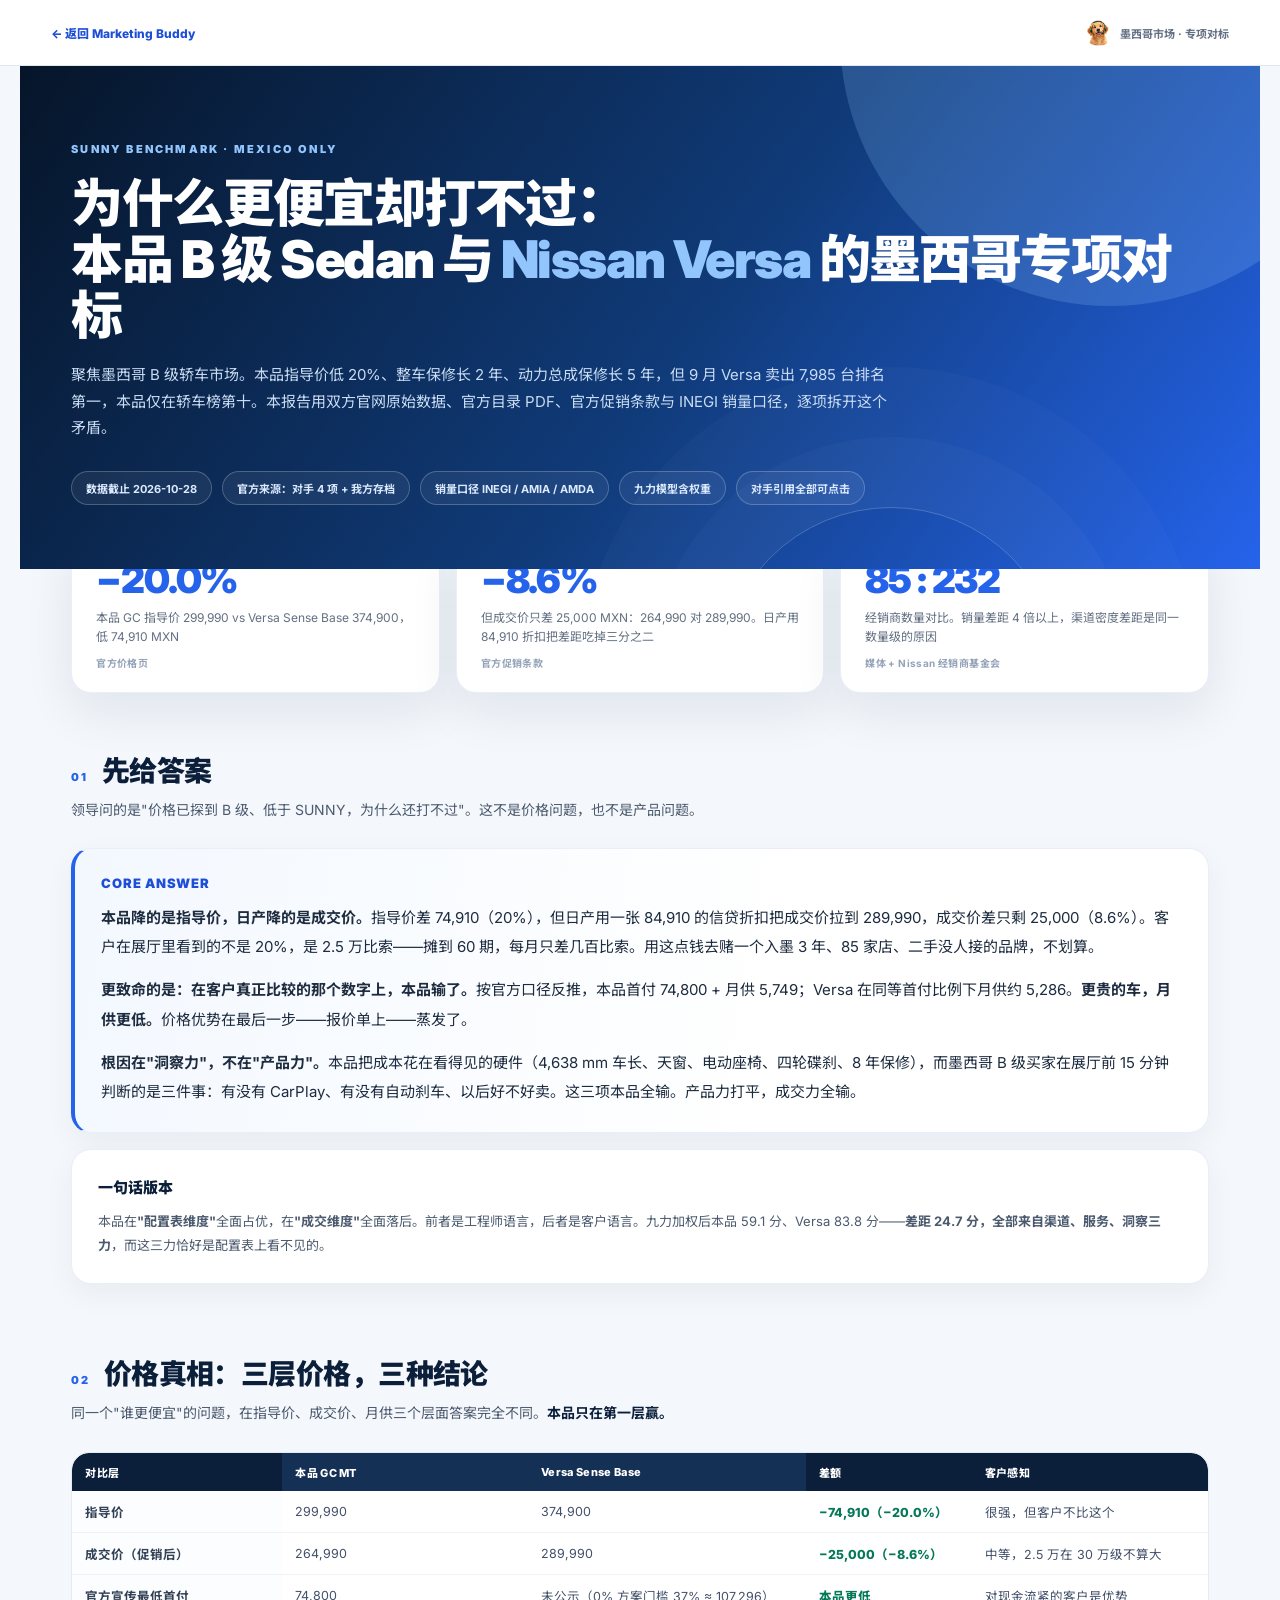
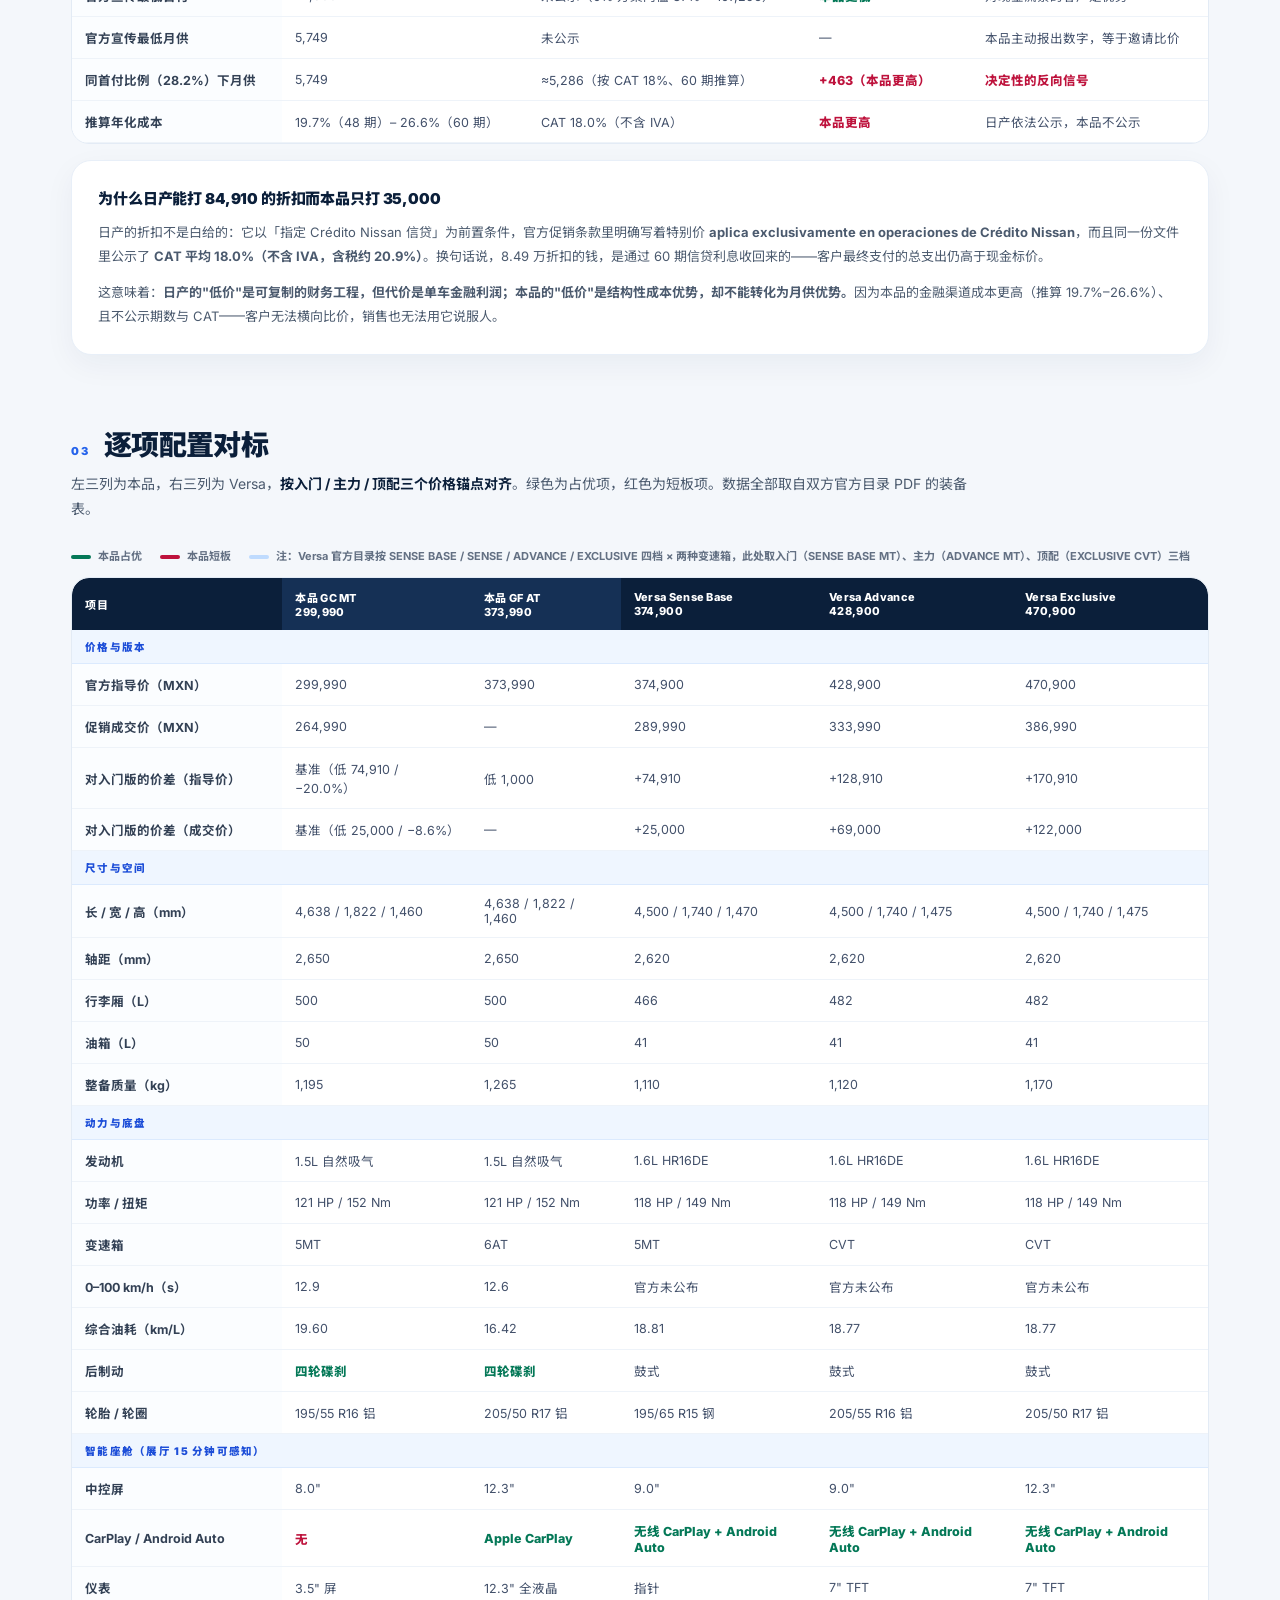
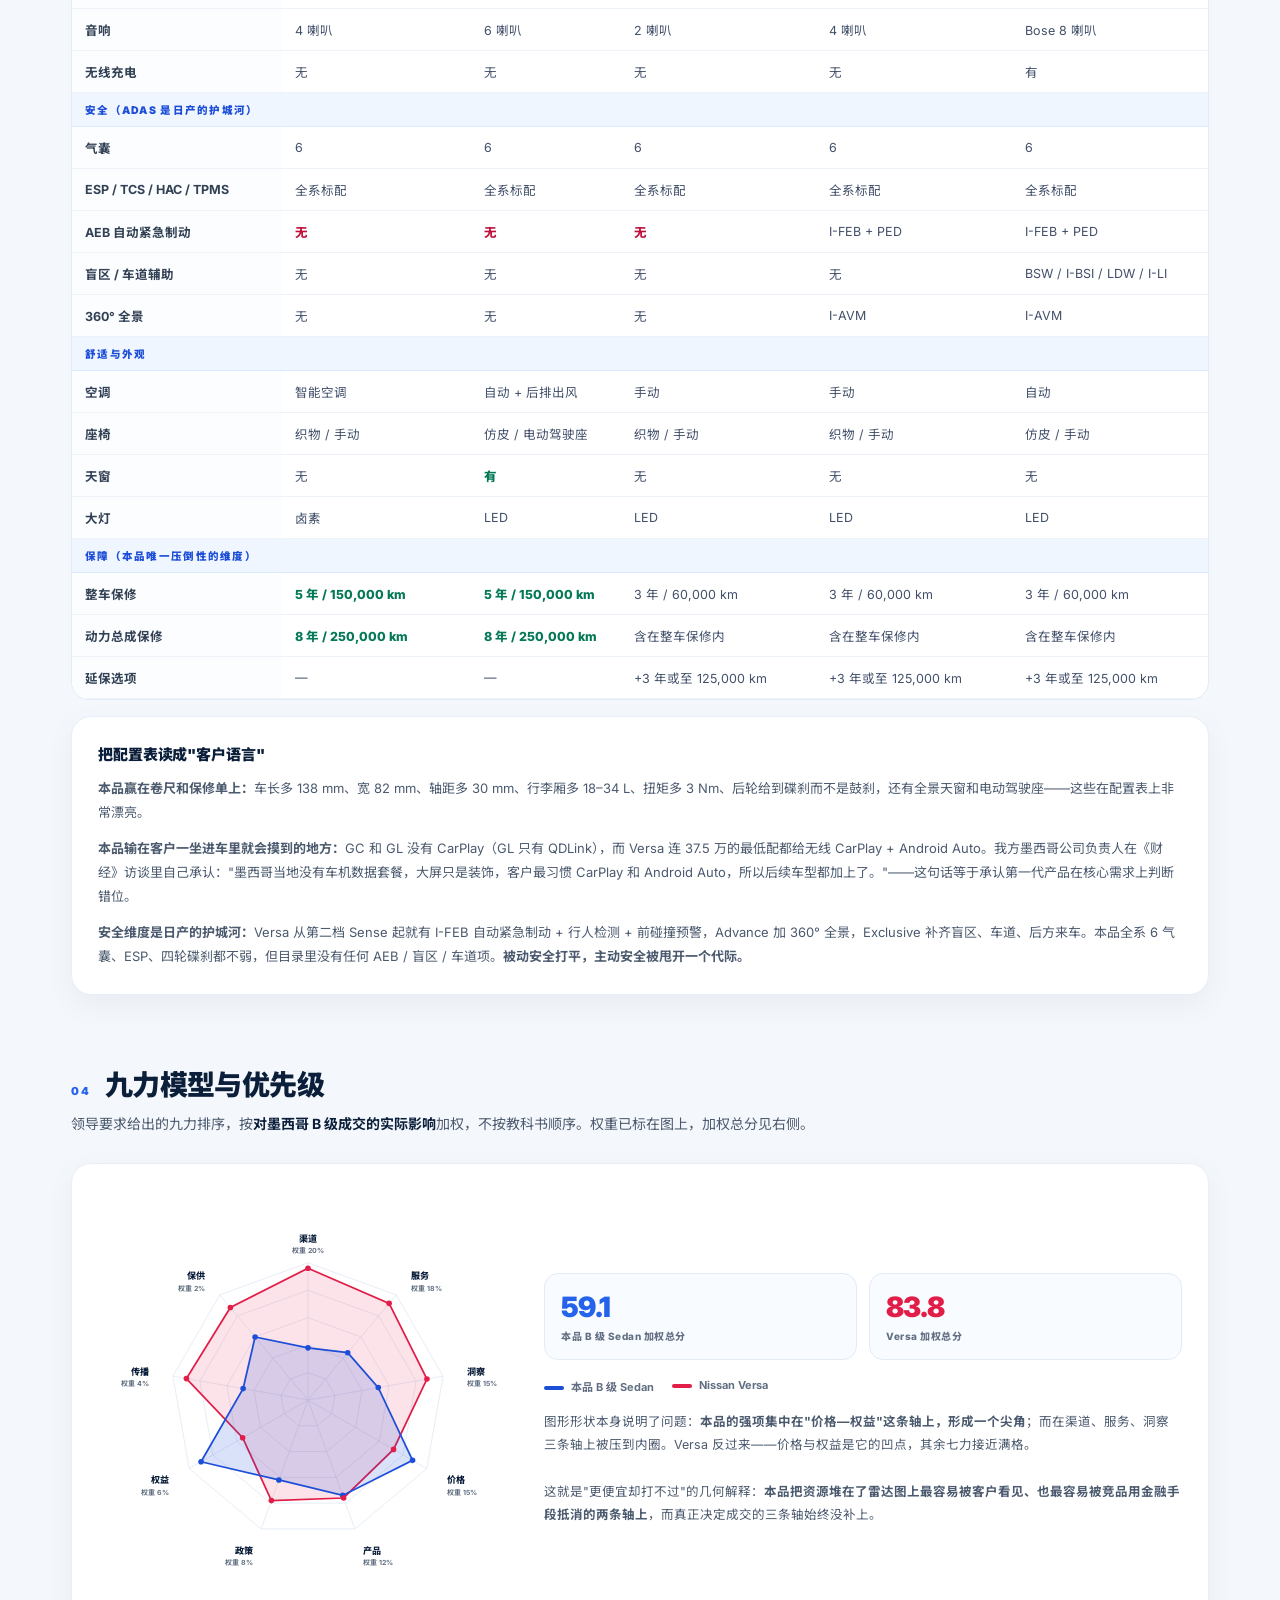
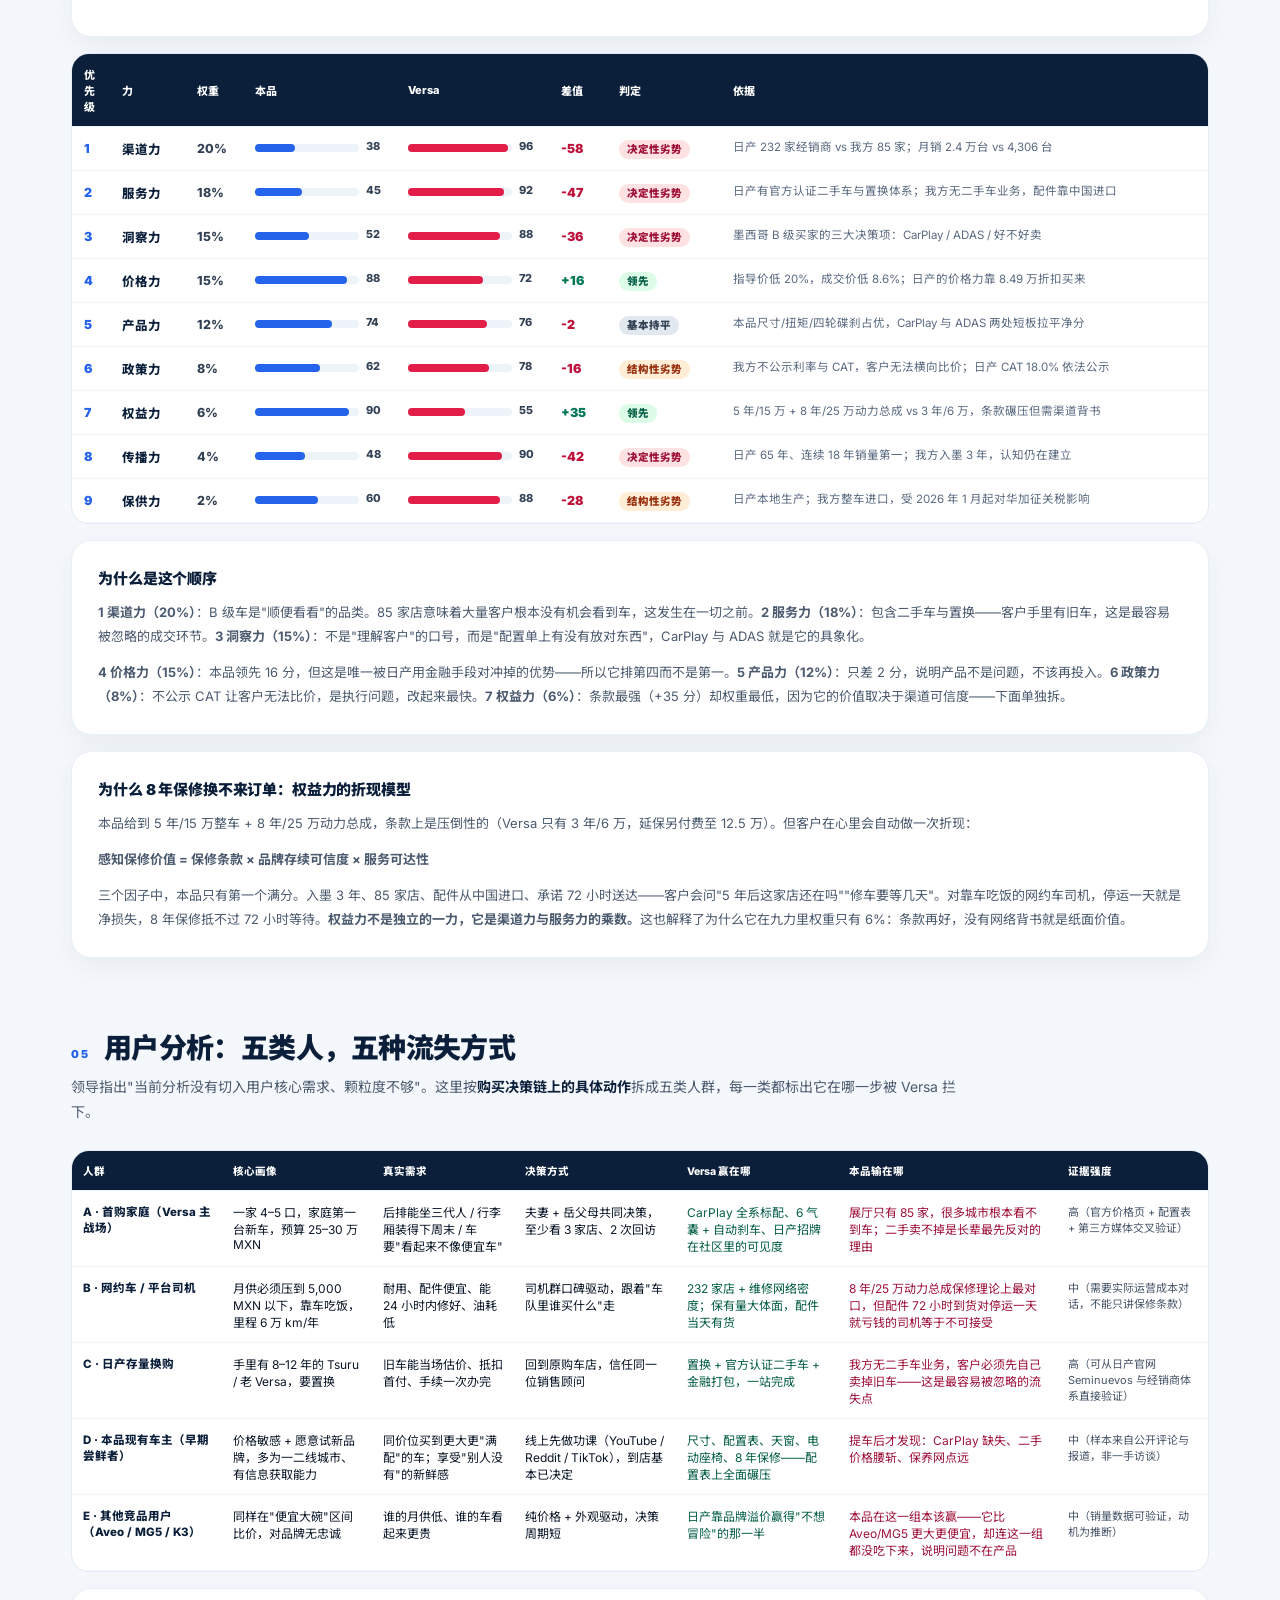
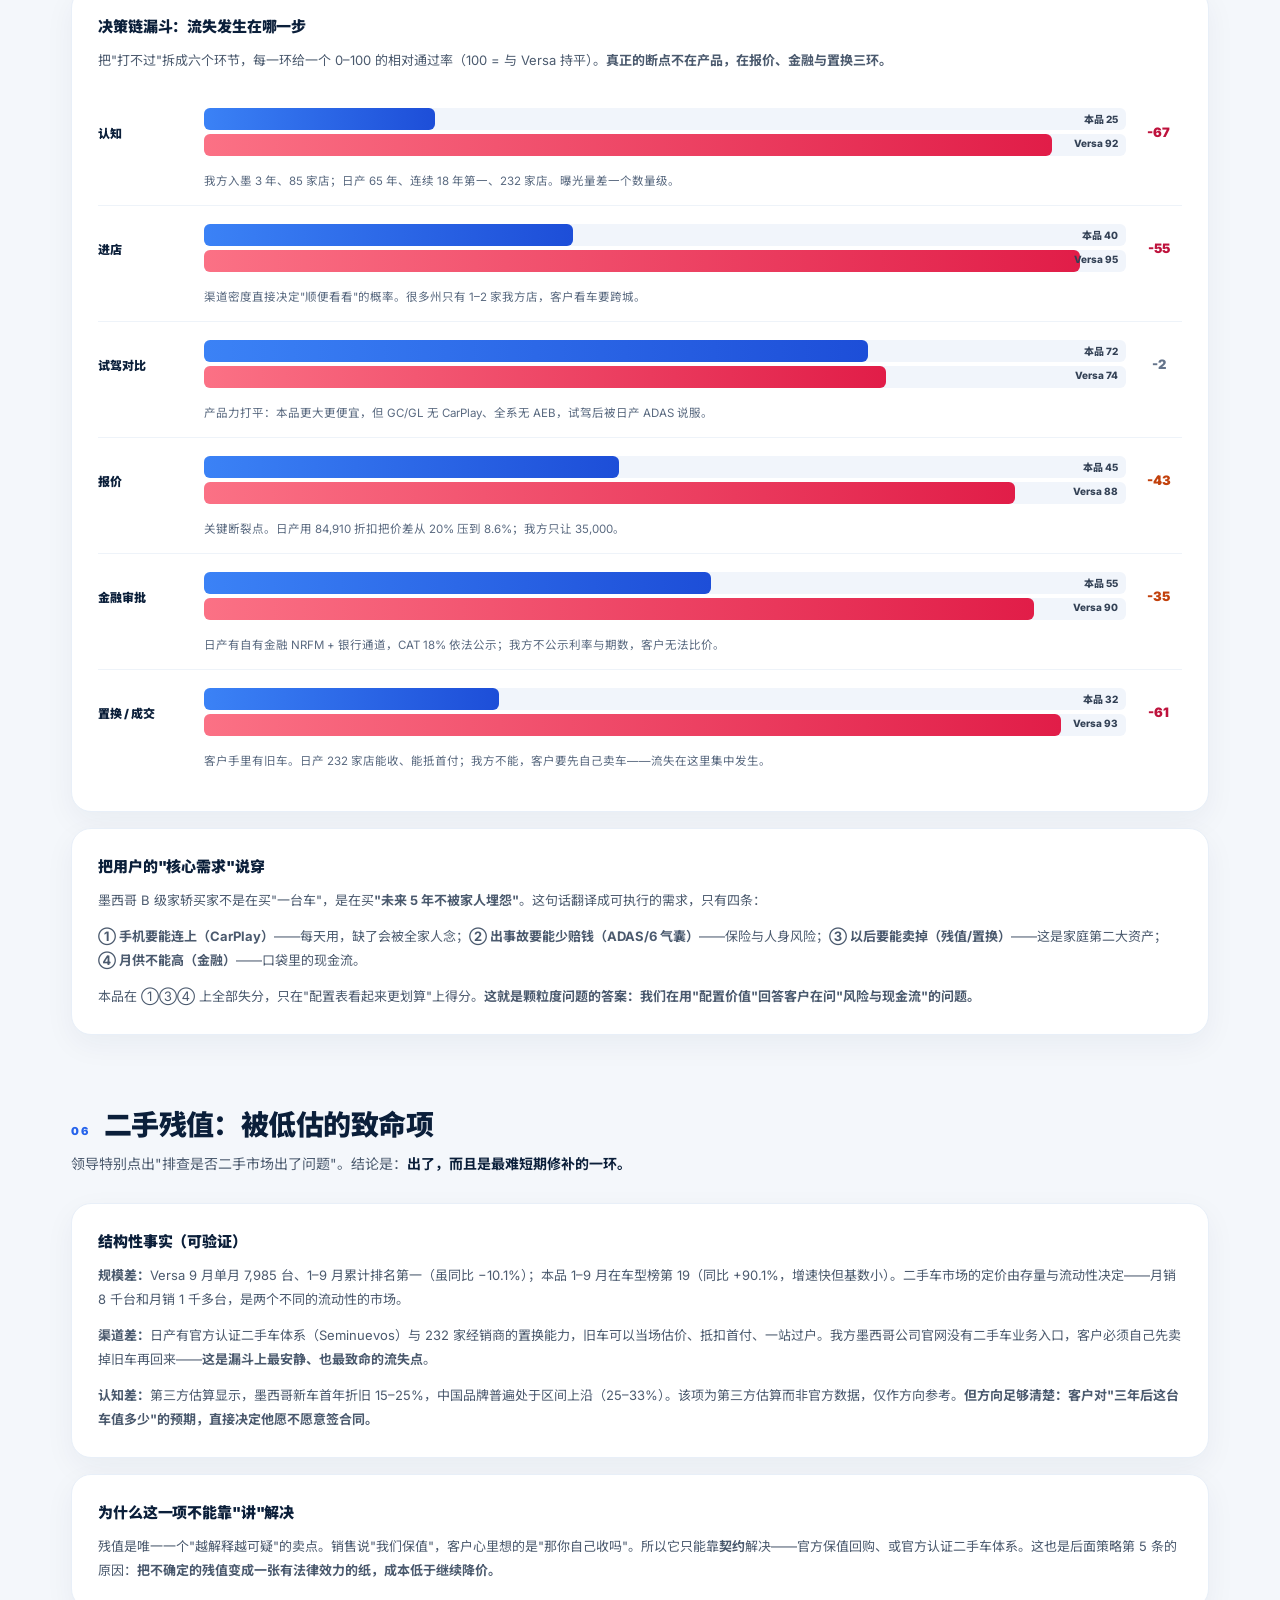
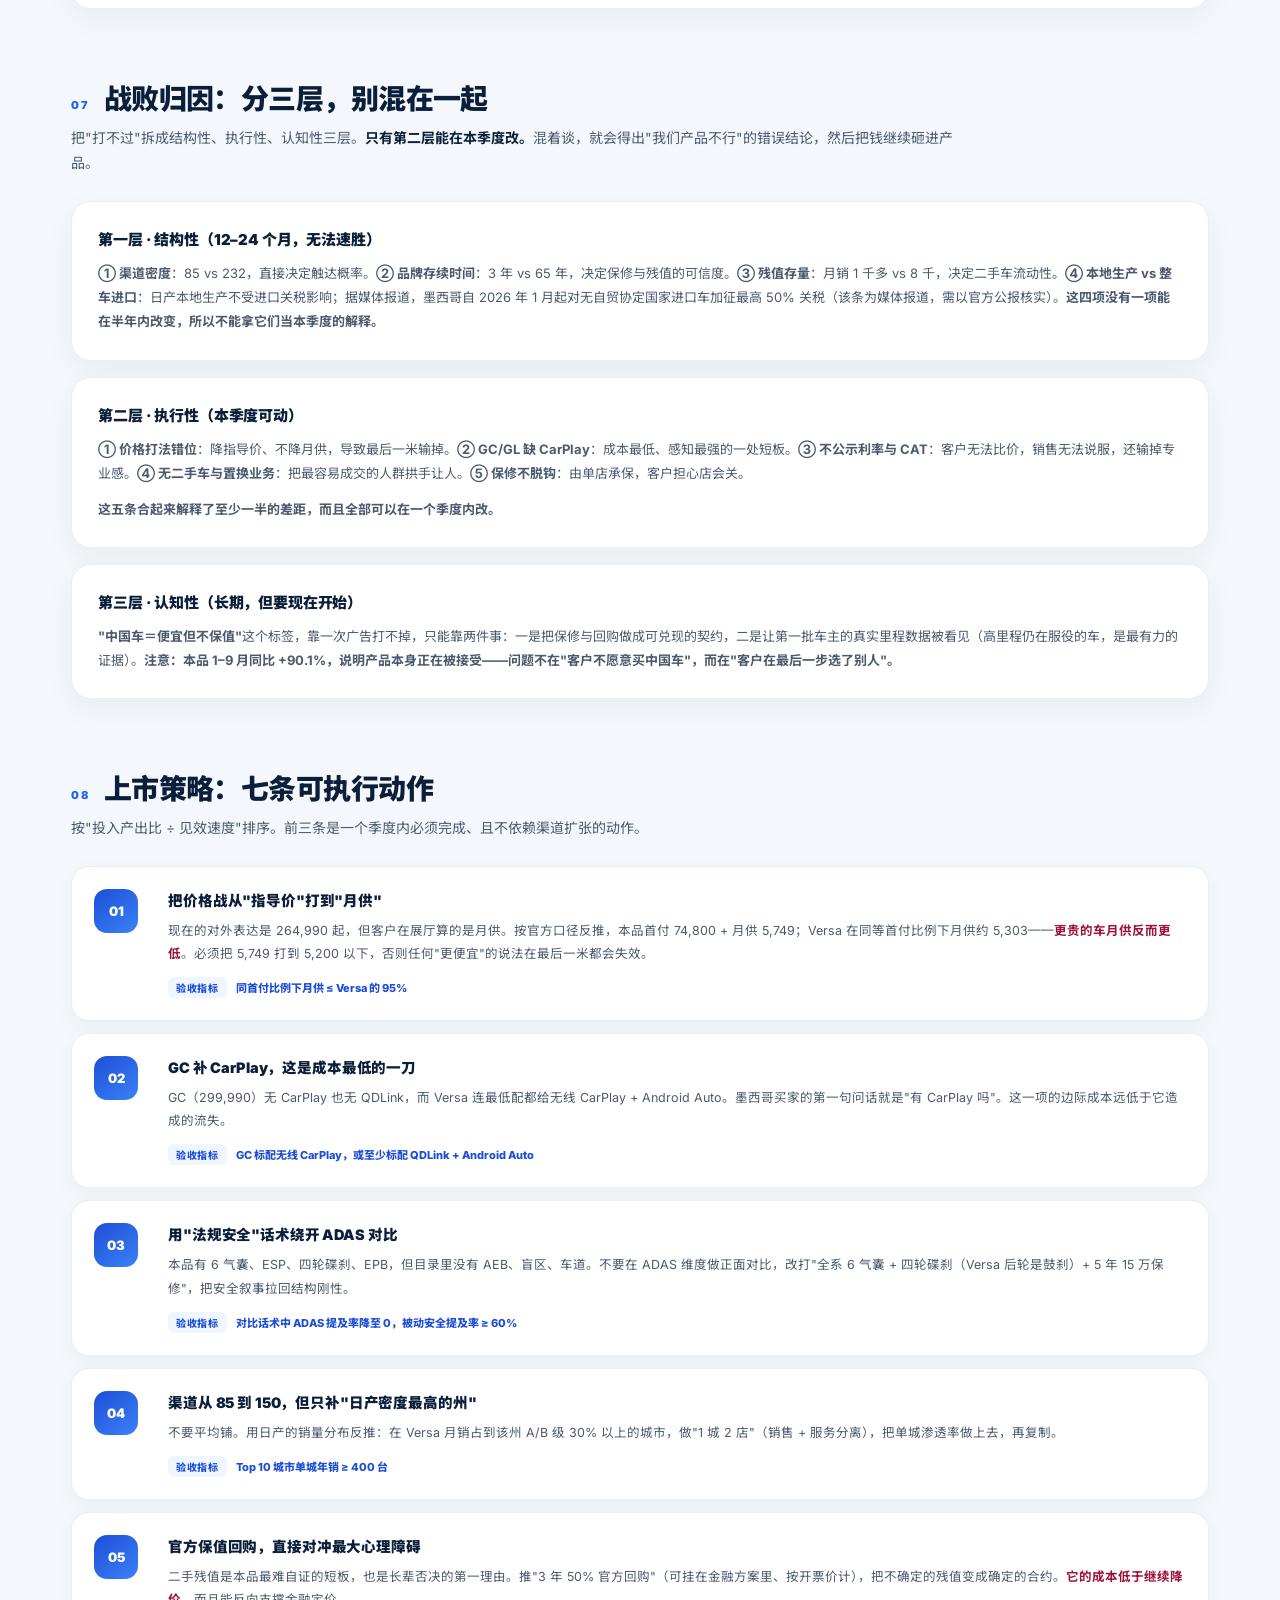
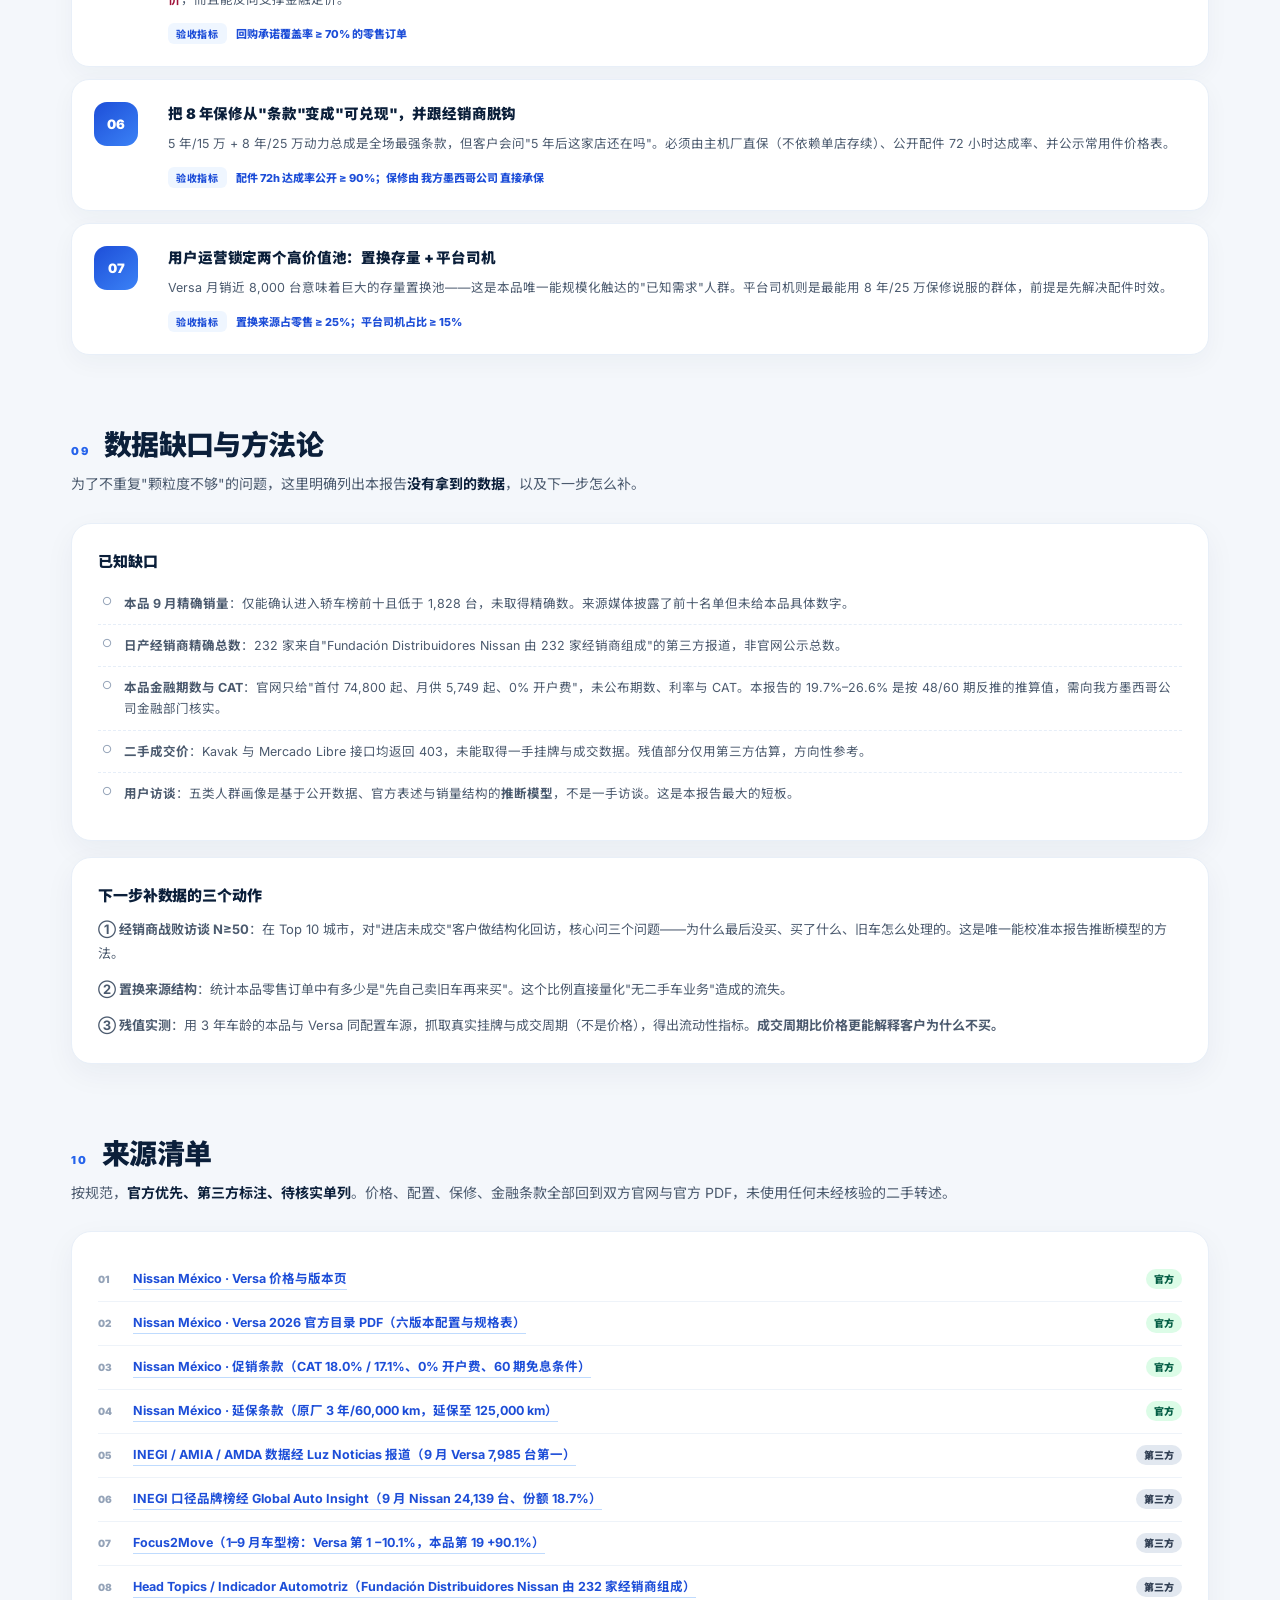
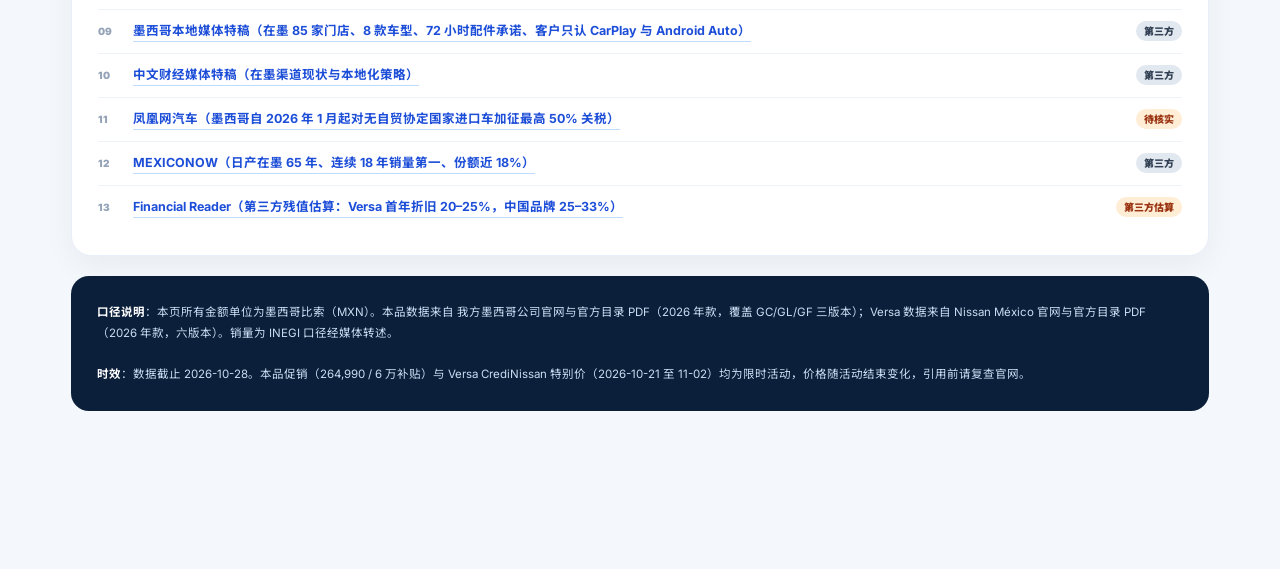
==== reports/sunny-benchmark-mx.html @ a1f4bae8 "feat(report): 新增 SUNNY(Versa) 专项对标报告页 - reports/sunny-benchmark-mx.html：墨西哥 B 级 Sedan 与 Nissan Versa" ====
<!doctype html>
<html lang="zh-CN">
<head>
<meta charset="utf-8">
<meta name="viewport" content="width=device-width, initial-scale=1">
<title>SUNNY 专项对标 · Nissan Versa 2026 · 墨西哥 | Marketing Buddy</title>
<meta name="description" content="第四代本品（SS11）与日产 Versa（SUNNY）墨西哥市场专项对标：价格、金融、售后、渠道、残值、九力模型与战败归因。">
<link rel="preconnect" href="https://fonts.googleapis.com">
<link rel="preconnect" href="https://fonts.gstatic.com" crossorigin>
<link href="https://fonts.googleapis.com/css2?family=Inter:wght@400;500;600;700;800;900&family=Noto+Sans+SC:wght@400;500;600;700;800;900&display=swap" rel="stylesheet">
<link rel="stylesheet" href="../styles.css">
<style>
  .rp-wrap { min-height:100vh; background:var(--canvas); }
  .rp-top { position:sticky; top:0; z-index:40; display:flex; align-items:center; gap:14px; height:66px; padding:0 clamp(18px,4vw,54px); background:rgba(255,255,255,.92); backdrop-filter:blur(16px); border-bottom:1px solid var(--line); }
  .rp-top .bk { display:inline-flex; align-items:center; gap:8px; font-size:12px; font-weight:800; color:var(--blue-700); }
  .rp-top .who { margin-left:auto; display:flex; align-items:center; gap:9px; font-size:11px; font-weight:700; color:var(--muted); }
  .rp-top .who img { width:26px; height:26px; border-radius:9px; object-fit:cover; }
  .rp { width:min(1240px,100%); margin:auto; padding:0 clamp(18px,4vw,54px) 90px; }

  .rp-hero { position:relative; overflow:hidden; margin:0 calc(clamp(18px,4vw,54px) * -1) 0; padding:76px clamp(18px,4vw,54px) 64px; color:#fff; background:linear-gradient(126deg,#061529 0%,#103b79 54%,#2563eb 100%); }
  .rp-hero::before { content:""; position:absolute; width:540px; height:540px; right:-120px; top:-300px; border-radius:50%; background:rgba(147,197,253,.20); }
  .rp-hero::after { content:""; position:absolute; width:340px; height:340px; right:16%; bottom:-280px; border:1px solid rgba(255,255,255,.22); border-radius:50%; box-shadow:0 0 0 70px rgba(255,255,255,.025),0 0 0 140px rgba(255,255,255,.02); }
  .rp-hero > * { position:relative; z-index:1; }
  .rp-kick { display:block; margin-bottom:20px; color:#93c5fd; font-size:11px; font-weight:900; letter-spacing:.2em; }
  .rp-hero h1 { margin:0 0 18px; font-size:clamp(30px,4.4vw,52px); line-height:1.08; letter-spacing:-.03em; font-weight:900; }
  .rp-hero h1 span { color:#93c5fd; }
  .rp-sub { max-width:820px; margin:0; color:#c9dcf3; font-size:15px; line-height:1.75; }
  .rp-meta { display:flex; flex-wrap:wrap; gap:10px; margin-top:30px; }
  .rp-meta span { padding:8px 14px; border:1px solid rgba(255,255,255,.22); border-radius:999px; font-size:11px; font-weight:700; color:#dbeafe; background:rgba(255,255,255,.06); }

  .kpi3 { display:grid; gap:16px; grid-template-columns:repeat(auto-fit,minmax(240px,1fr)); margin:-34px 0 56px; }
  .kpi3 > div { padding:24px 24px 22px; background:#fff; border-radius:20px; box-shadow:var(--shadow); border:1px solid #e8eff8; }
  .kpi3 b { display:block; font-size:clamp(26px,3vw,38px); font-weight:900; letter-spacing:-.03em; line-height:1; color:var(--navy-900); }
  .kpi3 b em { font-style:normal; color:var(--blue-600); }
  .kpi3 p { margin:10px 0 0; color:var(--muted); font-size:12px; line-height:1.6; }
  .kpi3 small { display:block; margin-top:8px; color:#94a3b8; font-size:10px; font-weight:700; letter-spacing:.04em; }

  .sec { margin:0 0 68px; scroll-margin-top:88px; }
  .sec-h { display:flex; align-items:baseline; gap:14px; margin-bottom:8px; }
  .sec-n { font-size:11px; font-weight:900; color:var(--blue-600); letter-spacing:.16em; }
  .sec h2 { margin:0; font-size:clamp(20px,2.4vw,28px); font-weight:900; letter-spacing:-.02em; color:var(--navy-900); }
  .sec-lead { max-width:900px; margin:0 0 26px; color:#4b5a6e; font-size:14px; line-height:1.8; }
  .sec-lead b { color:var(--navy-900); }

  .card { padding:26px; background:#fff; border:1px solid #e8eff8; border-radius:20px; box-shadow:0 10px 30px rgba(20,48,88,.05); }
  .card + .card { margin-top:16px; }
  .card h3 { margin:0 0 12px; font-size:15px; font-weight:900; color:var(--navy-900); letter-spacing:-.01em; }
  .card p { margin:0; color:#4b5a6e; font-size:13px; line-height:1.85; }

  .answer { border-left:4px solid var(--blue-600); background:linear-gradient(100deg,#f3f8ff,#fff 62%); }
  .answer h3 { font-size:13px; color:var(--blue-700); letter-spacing:.06em; }
  .answer p { font-size:15px; line-height:1.95; color:#1e2c3f; }
  .answer p + p { margin-top:14px; }

  .tbl-scroll { overflow-x:auto; border:1px solid #e3ebf5; border-radius:18px; background:#fff; }
  table.cmp { width:100%; min-width:920px; border-collapse:collapse; font-size:12.5px; }
  table.cmp th, table.cmp td { padding:11px 13px; text-align:left; border-bottom:1px solid #eef3f9; vertical-align:middle; }
  table.cmp thead th { position:sticky; top:0; z-index:2; background:#0b1f3a; color:#fff; font-size:11px; font-weight:800; letter-spacing:.03em; border-bottom:0; }
  table.cmp thead th:first-child { border-top-left-radius:17px; }
  table.cmp thead th:last-child { border-top-right-radius:17px; }
  table.cmp thead th.g { background:#153055; }
  table.cmp tbody th { width:210px; font-weight:700; color:#334155; background:#fbfdff; }
  table.cmp tr.tbl-group td { background:#eff6ff; color:var(--blue-700); font-size:10.5px; font-weight:900; letter-spacing:.12em; padding:9px 13px; border-bottom:1px solid #dbeafe; }
  table.cmp td { color:#42506a; }
  table.cmp td b { font-weight:800; }
  .win { color:#047857; }
  .lose { color:#be123c; }

  .legend { display:flex; flex-wrap:wrap; gap:18px; margin:0 0 14px; font-size:11px; font-weight:700; color:var(--muted); }
  .legend i { display:inline-block; width:20px; height:4px; border-radius:2px; margin-right:7px; vertical-align:middle; }

  .radar-wrap { display:grid; gap:26px; grid-template-columns:minmax(0,1fr); align-items:center; }
  @media (min-width:980px){ .radar-wrap { grid-template-columns:420px minmax(0,1fr); } }
  .radar-wrap svg { width:100%; height:auto; max-width:420px; margin:auto; display:block; }
  .radar-side .score { display:flex; gap:12px; margin-bottom:18px; }
  .radar-side .score > div { flex:1; padding:16px; border-radius:14px; background:#f8fbff; border:1px solid #e3ebf5; }
  .radar-side .score b { display:block; font-size:28px; font-weight:900; letter-spacing:-.03em; }
  .radar-side .score .e b { color:var(--blue-600); }
  .radar-side .score .v b { color:#e11d48; }
  .radar-side .score small { display:block; margin-top:4px; font-size:10px; font-weight:800; color:var(--muted); letter-spacing:.05em; }

  .ftbl-scroll { overflow-x:auto; border:1px solid #e3ebf5; border-radius:18px; background:#fff; }
  table.ftbl { width:100%; min-width:900px; border-collapse:collapse; font-size:12.5px; }
  table.ftbl th, table.ftbl td { padding:12px 12px; text-align:left; border-bottom:1px solid #eef3f9; }
  table.ftbl thead th { background:#0b1f3a; color:#fff; font-size:11px; font-weight:800; }
  table.ftbl tbody th { font-weight:800; color:var(--navy-900); }
  .ftbl td.rank { width:38px; font-weight:900; color:var(--blue-600); }
  .ftbl td.wcell { width:58px; font-weight:800; color:#334155; }
  .bar { position:relative; width:104px; height:8px; border-radius:5px; background:#eef3f9; }
  .bar span { position:absolute; inset:0 auto 0 0; border-radius:5px; background:var(--blue-600); }
  .bar.v span { background:#e11d48; }
  .bar i { position:absolute; left:calc(100% + 7px); top:-5px; font-style:normal; font-size:11px; font-weight:800; color:#334155; }
  table.ftbl td.note { color:#5a6a80; font-size:11.5px; line-height:1.55; }
  .pos { color:#047857; font-weight:900; }
  .neg { color:#be123c; font-weight:900; }
  em.v-bad { font-style:normal; padding:3px 8px; border-radius:999px; background:#fee2e2; color:#9f1239; font-size:10.5px; font-weight:900; white-space:nowrap; }
  em.v-warn { font-style:normal; padding:3px 8px; border-radius:999px; background:#ffedd5; color:#9a3412; font-size:10.5px; font-weight:900; white-space:nowrap; }
  em.v-flat { font-style:normal; padding:3px 8px; border-radius:999px; background:#e2e8f0; color:#334155; font-size:10.5px; font-weight:900; white-space:nowrap; }
  em.v-good { font-style:normal; padding:3px 8px; border-radius:999px; background:#dcfce7; color:#065f46; font-size:10.5px; font-weight:900; white-space:nowrap; }

  .fn-row { display:grid; gap:10px; grid-template-columns:96px minmax(0,1fr) 46px; align-items:center; padding:14px 0; border-bottom:1px solid #eef3f9; }
  .fn-row:last-child { border-bottom:0; }
  .fn-stage { font-size:12px; font-weight:900; color:var(--navy-900); }
  .fn-bar { position:relative; height:22px; border-radius:6px; background:#f1f5fb; margin:4px 0; }
  .fn-bar span { position:absolute; inset:0 auto 0 0; border-radius:6px; }
  .fn-bar span.e { background:linear-gradient(90deg,#3b82f6,#1d4ed8); }
  .fn-bar span.v { background:linear-gradient(90deg,#fb7185,#e11d48); }
  .fn-bar b { position:absolute; right:8px; top:3px; font-size:10px; font-weight:800; color:#334155; }
  .fn-gap { text-align:center; font-size:13px; font-weight:900; }
  .fn-gap.bad { color:#be123c; } .fn-gap.warn { color:#c2410c; } .fn-gap.flat { color:#64748b; }
  .fn-why { grid-column:2 / 4; margin-top:2px; font-size:11.5px; line-height:1.65; color:#5a6a80; }

  table.utbl { width:100%; min-width:1040px; border-collapse:collapse; font-size:12px; }
  table.utbl th, table.utbl td { padding:12px 11px; text-align:left; border-bottom:1px solid #eef3f9; vertical-align:top; }
  table.utbl thead th { background:#0b1f3a; color:#fff; font-size:10.5px; font-weight:800; }
  table.utbl tbody th { width:150px; font-weight:800; color:var(--navy-900); font-size:11.5px; }
  .c-win { color:#065f46; } .c-lose { color:#9f1239; } .c-trust { color:#475569; font-size:11px; }

  .act { display:grid; grid-template-columns:56px minmax(0,1fr); gap:18px; padding:22px; background:#fff; border:1px solid #e8eff8; border-radius:18px; box-shadow:0 8px 24px rgba(20,48,88,.04); }
  .act + .act { margin-top:12px; }
  .act-n { width:44px; height:44px; display:grid; place-items:center; border-radius:13px; background:linear-gradient(140deg,#1d4ed8,#3b82f6); color:#fff; font-size:13px; font-weight:900; }
  .act h3 { margin:0 0 9px; font-size:14.5px; font-weight:900; color:var(--navy-900); letter-spacing:-.01em; }
  .act p { margin:0; font-size:12.5px; line-height:1.85; color:#4b5a6e; }
  .act p b { color:#9f1239; }
  .act-kpi { margin-top:12px; font-size:11px; font-weight:800; color:var(--blue-700); }
  .act-kpi span { display:inline-block; margin-right:9px; padding:3px 8px; border-radius:6px; background:#eff6ff; font-size:10px; letter-spacing:.06em; }

  ul.src { list-style:none; margin:0; padding:0; }
  ul.src li { display:flex; align-items:baseline; gap:11px; padding:11px 0; border-bottom:1px solid #eef3f9; font-size:12.5px; line-height:1.6; }
  ul.src li:last-child { border-bottom:0; }
  .src-idx { flex:none; width:24px; font-size:10px; font-weight:900; color:#94a3b8; }
  ul.src a { color:var(--blue-700); font-weight:700; border-bottom:1px solid #bfdbfe; }
  ul.src a:hover { border-bottom-color:var(--blue-600); }
  .src-nolink { color:#475569; font-weight:700; }
  .src-kind { flex:none; margin-left:auto; padding:2px 8px; border-radius:999px; font-style:normal; font-size:10px; font-weight:900; white-space:nowrap; }
  .k-off { background:#dcfce7; color:#065f46; }
  .k-third { background:#e2e8f0; color:#334155; }
  .k-check { background:#ffedd5; color:#9a3412; }

  .gap-list { margin:0; padding:0; list-style:none; }
  .gap-list li { position:relative; padding:10px 0 10px 26px; font-size:12.5px; line-height:1.7; color:#4b5a6e; border-bottom:1px dashed #e6eef8; }
  .gap-list li:last-child { border-bottom:0; }
  .gap-list li::before { content:"○"; position:absolute; left:4px; top:9px; color:#94a3b8; font-size:11px; }

  .rp-foot { margin-top:20px; padding:26px; border-radius:18px; background:#0b1f3a; color:#c9dcf3; font-size:11.5px; line-height:1.8; }
  .rp-foot b { color:#fff; }

  @media (max-width:720px){
    .rp-hero { padding:52px clamp(18px,4vw,54px) 46px; }
    .fn-row { grid-template-columns:80px minmax(0,1fr) 40px; }
    table.cmp { min-width:860px; }
  }
</style>
</head>
<body>
<div class="rp-wrap">
  <header class="rp-top">
    <a class="bk" href="../index.html#/overview">← 返回 Marketing Buddy</a>
    <div class="who"><img src="../assets/marketing-buddy-golden-retriever.png" alt=""> 墨西哥市场 · 专项对标</div>
  </header>

  <div class="rp">
    <section class="rp-hero">
      <span class="rp-kick">SUNNY BENCHMARK · MEXICO ONLY</span>
      <h1>为什么更便宜却打不过：<br>本品 B 级 Sedan 与 <span>Nissan Versa</span> 的墨西哥专项对标</h1>
      <p class="rp-sub">聚焦墨西哥 B 级轿车市场。本品指导价低 20%、整车保修长 2 年、动力总成保修长 5 年，但 9 月 Versa 卖出 7,985 台排名第一，本品仅在轿车榜第十。本报告用双方官网原始数据、官方目录 PDF、官方促销条款与 INEGI 销量口径，逐项拆开这个矛盾。</p>
      <div class="rp-meta">
        <span>数据截止 2026-10-28</span>
        <span>官方来源：对手 4 项 + 我方存档</span>
        <span>销量口径 INEGI / AMIA / AMDA</span>
        <span>九力模型含权重</span>
        <span>对手引用全部可点击</span>
      </div>
    </section>

    <div class="kpi3">
      <div>
        <b><em>−20.0%</em></b>
        <p>本品 GC 指导价 299,990 vs Versa Sense Base 374,900，低 74,910 MXN</p>
        <small>官方价格页</small>
      </div>
      <div>
        <b><em>−8.6%</em></b>
        <p>但成交价只差 25,000 MXN：264,990 对 289,990。日产用 84,910 折扣把差距吃掉三分之二</p>
        <small>官方促销条款</small>
      </div>
      <div>
        <b><em>85 : 232</em></b>
        <p>经销商数量对比。销量差距 4 倍以上，渠道密度差距是同一数量级的原因</p>
        <small>媒体 + Nissan 经销商基金会</small>
      </div>
    </div>

    <section class="sec" id="answer">
      <div class="sec-h"><span class="sec-n">01</span><h2>先给答案</h2></div>
      <p class="sec-lead">领导问的是"价格已探到 B 级、低于 SUNNY，为什么还打不过"。这不是价格问题，也不是产品问题。</p>

      <div class="card answer">
        <h3>CORE ANSWER</h3>
        <p><b>本品降的是指导价，日产降的是成交价。</b>指导价差 74,910（20%），但日产用一张 84,910 的信贷折扣把成交价拉到 289,990，成交价差只剩 25,000（8.6%）。客户在展厅里看到的不是 20%，是 2.5 万比索——摊到 60 期，每月只差几百比索。用这点钱去赌一个入墨 3 年、85 家店、二手没人接的品牌，不划算。</p>
        <p><b>更致命的是：在客户真正比较的那个数字上，本品输了。</b>按官方口径反推，本品首付 74,800 + 月供 5,749；Versa 在同等首付比例下月供约 5,286。<b>更贵的车，月供更低。</b>价格优势在最后一步——报价单上——蒸发了。</p>
        <p><b>根因在"洞察力"，不在"产品力"。</b>本品把成本花在看得见的硬件（4,638 mm 车长、天窗、电动座椅、四轮碟刹、8 年保修），而墨西哥 B 级买家在展厅前 15 分钟判断的是三件事：有没有 CarPlay、有没有自动刹车、以后好不好卖。这三项本品全输。产品力打平，成交力全输。</p>
      </div>

      <div class="card">
        <h3>一句话版本</h3>
        <p>本品在<b>"配置表维度"</b>全面占优，在<b>"成交维度"</b>全面落后。前者是工程师语言，后者是客户语言。九力加权后本品 59.1 分、Versa 83.8 分——<b>差距 24.7 分，全部来自渠道、服务、洞察三力</b>，而这三力恰好是配置表上看不见的。</p>
      </div>
    </section>

    <section class="sec" id="price">
      <div class="sec-h"><span class="sec-n">02</span><h2>价格真相：三层价格，三种结论</h2></div>
      <p class="sec-lead">同一个"谁更便宜"的问题，在指导价、成交价、月供三个层面答案完全不同。<b>本品只在第一层赢。</b></p>

      <div class="tbl-scroll">
        <table class="cmp">
          <thead>
            <tr>
              <th>对比层</th>
              <th class="g">本品 GC MT</th>
              <th class="g">Versa Sense Base</th>
              <th>差额</th>
              <th>客户感知</th>
            </tr>
          </thead>
          <tbody>
            <tr><th>指导价</th><td>299,990</td><td>374,900</td><td><b class="win">−74,910（−20.0%）</b></td><td>很强，但客户不比这个</td></tr>
            <tr><th>成交价（促销后）</th><td>264,990</td><td>289,990</td><td><b class="win">−25,000（−8.6%）</b></td><td>中等，2.5 万在 30 万级不算大</td></tr>
            <tr><th>官方宣传最低首付</th><td>74,800</td><td>未公示（0% 方案门槛 37% ≈ 107,296）</td><td><b class="win">本品更低</b></td><td>对现金流紧的客户是优势</td></tr>
            <tr><th>官方宣传最低月供</th><td>5,749</td><td>未公示</td><td>—</td><td>本品主动报出数字，等于邀请比价</td></tr>
            <tr><th>同首付比例（28.2%）下月供</th><td>5,749</td><td>≈5,286（按 CAT 18%、60 期推算）</td><td><b class="lose">+463（本品更高）</b></td><td><b class="lose">决定性的反向信号</b></td></tr>
            <tr><th>推算年化成本</th><td>19.7%（48 期）– 26.6%（60 期）</td><td>CAT 18.0%（不含 IVA）</td><td><b class="lose">本品更高</b></td><td>日产依法公示，本品不公示</td></tr>
          </tbody>
        </table>
      </div>

      <div class="card" style="margin-top:16px">
        <h3>为什么日产能打 84,910 的折扣而本品只打 35,000</h3>
        <p>日产的折扣不是白给的：它以「指定 Crédito Nissan 信贷」为前置条件，官方促销条款里明确写着特别价 <b>aplica exclusivamente en operaciones de Crédito Nissan</b>，而且同一份文件里公示了 <b>CAT 平均 18.0%（不含 IVA，含税约 20.9%）</b>。换句话说，8.49 万折扣的钱，是通过 60 期信贷利息收回来的——客户最终支付的总支出仍高于现金标价。</p>
        <p style="margin-top:12px">这意味着：<b>日产的"低价"是可复制的财务工程，但代价是单车金融利润；本品的"低价"是结构性成本优势，却不能转化为月供优势。</b>因为本品的金融渠道成本更高（推算 19.7%–26.6%）、且不公示期数与 CAT——客户无法横向比价，销售也无法用它说服人。</p>
      </div>
    </section>

    <section class="sec" id="spec">
      <div class="sec-h"><span class="sec-n">03</span><h2>逐项配置对标</h2></div>
      <p class="sec-lead">左三列为本品，右三列为 Versa，<b>按入门 / 主力 / 顶配三个价格锚点对齐</b>。绿色为占优项，红色为短板项。数据全部取自双方官方目录 PDF 的装备表。</p>

      <div class="legend">
        <span><i style="background:#047857"></i>本品占优</span>
        <span><i style="background:#be123c"></i>本品短板</span>
        <span><i style="background:#bfdbfe"></i>注：Versa 官方目录按 SENSE BASE / SENSE / ADVANCE / EXCLUSIVE 四档 × 两种变速箱，此处取入门（SENSE BASE MT）、主力（ADVANCE MT）、顶配（EXCLUSIVE CVT）三档</span>
      </div>

      <div class="tbl-scroll">
        <table class="cmp">
          <thead>
            <tr>
              <th>项目</th>
              <th class="g">本品 GC MT<br>299,990</th>
              <th class="g">本品 GF AT<br>373,990</th>
              <th>Versa Sense Base<br>374,900</th>
              <th>Versa Advance<br>428,900</th>
              <th>Versa Exclusive<br>470,900</th>
            </tr>
          </thead>
          <tbody><tr class="tbl-group"><td colspan="6">价格与版本</td></tr><tr><th scope="row">官方指导价（MXN）</th><td>299,990</td><td>373,990</td><td>374,900</td><td>428,900</td><td>470,900</td></tr><tr><th scope="row">促销成交价（MXN）</th><td>264,990</td><td>—</td><td>289,990</td><td>333,990</td><td>386,990</td></tr><tr><th scope="row">对入门版的价差（指导价）</th><td>基准（低 74,910 / −20.0%）</td><td>低 1,000</td><td>+74,910</td><td>+128,910</td><td>+170,910</td></tr><tr><th scope="row">对入门版的价差（成交价）</th><td>基准（低 25,000 / −8.6%）</td><td>—</td><td>+25,000</td><td>+69,000</td><td>+122,000</td></tr><tr class="tbl-group"><td colspan="6">尺寸与空间</td></tr><tr><th scope="row">长 / 宽 / 高（mm）</th><td>4,638 / 1,822 / 1,460</td><td>4,638 / 1,822 / 1,460</td><td>4,500 / 1,740 / 1,470</td><td>4,500 / 1,740 / 1,475</td><td>4,500 / 1,740 / 1,475</td></tr><tr><th scope="row">轴距（mm）</th><td>2,650</td><td>2,650</td><td>2,620</td><td>2,620</td><td>2,620</td></tr><tr><th scope="row">行李厢（L）</th><td>500</td><td>500</td><td>466</td><td>482</td><td>482</td></tr><tr><th scope="row">油箱（L）</th><td>50</td><td>50</td><td>41</td><td>41</td><td>41</td></tr><tr><th scope="row">整备质量（kg）</th><td>1,195</td><td>1,265</td><td>1,110</td><td>1,120</td><td>1,170</td></tr><tr class="tbl-group"><td colspan="6">动力与底盘</td></tr><tr><th scope="row">发动机</th><td>1.5L 自然吸气</td><td>1.5L 自然吸气</td><td>1.6L HR16DE</td><td>1.6L HR16DE</td><td>1.6L HR16DE</td></tr><tr><th scope="row">功率 / 扭矩</th><td>121 HP / 152 Nm</td><td>121 HP / 152 Nm</td><td>118 HP / 149 Nm</td><td>118 HP / 149 Nm</td><td>118 HP / 149 Nm</td></tr><tr><th scope="row">变速箱</th><td>5MT</td><td>6AT</td><td>5MT</td><td>CVT</td><td>CVT</td></tr><tr><th scope="row">0–100 km/h（s）</th><td>12.9</td><td>12.6</td><td>官方未公布</td><td>官方未公布</td><td>官方未公布</td></tr><tr><th scope="row">综合油耗（km/L）</th><td>19.60</td><td>16.42</td><td>18.81</td><td>18.77</td><td>18.77</td></tr><tr><th scope="row">后制动</th><td><b class="win">四轮碟刹</b></td><td><b class="win">四轮碟刹</b></td><td>鼓式</td><td>鼓式</td><td>鼓式</td></tr><tr><th scope="row">轮胎 / 轮圈</th><td>195/55 R16 铝</td><td>205/50 R17 铝</td><td>195/65 R15 钢</td><td>205/55 R16 铝</td><td>205/50 R17 铝</td></tr><tr class="tbl-group"><td colspan="6">智能座舱（展厅 15 分钟可感知）</td></tr><tr><th scope="row">中控屏</th><td>8.0"</td><td>12.3"</td><td>9.0"</td><td>9.0"</td><td>12.3"</td></tr><tr><th scope="row">CarPlay / Android Auto</th><td><b class="lose">无</b></td><td><b class="win">Apple CarPlay</b></td><td><b class="win">无线 CarPlay + Android Auto</b></td><td><b class="win">无线 CarPlay + Android Auto</b></td><td><b class="win">无线 CarPlay + Android Auto</b></td></tr><tr><th scope="row">仪表</th><td>3.5" 屏</td><td>12.3" 全液晶</td><td>指针</td><td>7" TFT</td><td>7" TFT</td></tr><tr><th scope="row">音响</th><td>4 喇叭</td><td>6 喇叭</td><td>2 喇叭</td><td>4 喇叭</td><td>Bose 8 喇叭</td></tr><tr><th scope="row">无线充电</th><td>无</td><td>无</td><td>无</td><td>无</td><td>有</td></tr><tr class="tbl-group"><td colspan="6">安全（ADAS 是日产的护城河）</td></tr><tr><th scope="row">气囊</th><td>6</td><td>6</td><td>6</td><td>6</td><td>6</td></tr><tr><th scope="row">ESP / TCS / HAC / TPMS</th><td>全系标配</td><td>全系标配</td><td>全系标配</td><td>全系标配</td><td>全系标配</td></tr><tr><th scope="row">AEB 自动紧急制动</th><td><b class="lose">无</b></td><td><b class="lose">无</b></td><td><b class="lose">无</b></td><td>I-FEB + PED</td><td>I-FEB + PED</td></tr><tr><th scope="row">盲区 / 车道辅助</th><td>无</td><td>无</td><td>无</td><td>无</td><td>BSW / I-BSI / LDW / I-LI</td></tr><tr><th scope="row">360° 全景</th><td>无</td><td>无</td><td>无</td><td>I-AVM</td><td>I-AVM</td></tr><tr class="tbl-group"><td colspan="6">舒适与外观</td></tr><tr><th scope="row">空调</th><td>智能空调</td><td>自动 + 后排出风</td><td>手动</td><td>手动</td><td>自动</td></tr><tr><th scope="row">座椅</th><td>织物 / 手动</td><td>仿皮 / 电动驾驶座</td><td>织物 / 手动</td><td>织物 / 手动</td><td>仿皮 / 手动</td></tr><tr><th scope="row">天窗</th><td>无</td><td><b class="win">有</b></td><td>无</td><td>无</td><td>无</td></tr><tr><th scope="row">大灯</th><td>卤素</td><td>LED</td><td>LED</td><td>LED</td><td>LED</td></tr><tr class="tbl-group"><td colspan="6">保障（本品唯一压倒性的维度）</td></tr><tr><th scope="row">整车保修</th><td><b class="win">5 年 / 150,000 km</b></td><td><b class="win">5 年 / 150,000 km</b></td><td>3 年 / 60,000 km</td><td>3 年 / 60,000 km</td><td>3 年 / 60,000 km</td></tr><tr><th scope="row">动力总成保修</th><td><b class="win">8 年 / 250,000 km</b></td><td><b class="win">8 年 / 250,000 km</b></td><td>含在整车保修内</td><td>含在整车保修内</td><td>含在整车保修内</td></tr><tr><th scope="row">延保选项</th><td>—</td><td>—</td><td>+3 年或至 125,000 km</td><td>+3 年或至 125,000 km</td><td>+3 年或至 125,000 km</td></tr></tbody>
        </table>
      </div>

      <div class="card" style="margin-top:16px">
        <h3>把配置表读成"客户语言"</h3>
        <p><b>本品赢在卷尺和保修单上：</b>车长多 138 mm、宽 82 mm、轴距多 30 mm、行李厢多 18–34 L、扭矩多 3 Nm、后轮给到碟刹而不是鼓刹，还有全景天窗和电动驾驶座——这些在配置表上非常漂亮。</p>
        <p style="margin-top:12px"><b>本品输在客户一坐进车里就会摸到的地方：</b>GC 和 GL 没有 CarPlay（GL 只有 QDLink），而 Versa 连 37.5 万的最低配都给无线 CarPlay + Android Auto。我方墨西哥公司负责人在《财经》访谈里自己承认："墨西哥当地没有车机数据套餐，大屏只是装饰，客户最习惯 CarPlay 和 Android Auto，所以后续车型都加上了。"——这句话等于承认第一代产品在核心需求上判断错位。</p>
        <p style="margin-top:12px"><b>安全维度是日产的护城河：</b>Versa 从第二档 Sense 起就有 I-FEB 自动紧急制动 + 行人检测 + 前碰撞预警，Advance 加 360° 全景，Exclusive 补齐盲区、车道、后方来车。本品全系 6 气囊、ESP、四轮碟刹都不弱，但目录里没有任何 AEB / 盲区 / 车道项。<b>被动安全打平，主动安全被甩开一个代际。</b></p>
      </div>
    </section>

    <section class="sec" id="nine">
      <div class="sec-h"><span class="sec-n">04</span><h2>九力模型与优先级</h2></div>
      <p class="sec-lead">领导要求给出的九力排序，按<b>对墨西哥 B 级成交的实际影响</b>加权，不按教科书顺序。权重已标在图上，加权总分见右侧。</p>

      <div class="card">
        <div class="radar-wrap">
          <svg viewBox="0 0 600 600" role="img" aria-label="九力雷达图：本品 B 级 Sedan 与 Versa 对比">
            <polygon points="300.0,260.8 325.2,270.0 338.6,293.2 333.9,319.6 313.4,336.8 286.6,336.8 266.1,319.6 261.4,293.2 274.8,270.0" fill="none" stroke="#dbe6f3" stroke-width="1"/><polygon points="300.0,221.6 350.4,239.9 377.2,286.4 367.9,339.2 326.8,373.7 273.2,373.7 232.1,339.2 222.8,286.4 249.6,239.9" fill="none" stroke="#dbe6f3" stroke-width="1"/><polygon points="300.0,182.4 375.6,209.9 415.8,279.6 401.8,358.8 340.2,410.5 259.8,410.5 198.2,358.8 184.2,279.6 224.4,209.9" fill="none" stroke="#dbe6f3" stroke-width="1"/><polygon points="300.0,143.2 400.8,179.9 454.4,272.8 435.8,378.4 353.6,447.3 246.4,447.3 164.2,378.4 145.6,272.8 199.2,179.9" fill="none" stroke="#dbe6f3" stroke-width="1"/><polygon points="300.0,104.0 426.0,149.9 493.0,266.0 469.7,398.0 367.0,484.2 233.0,484.2 130.3,398.0 107.0,266.0 174.0,149.9" fill="none" stroke="#dbe6f3" stroke-width="1"/>
            <line x1="300" y1="300" x2="300.0" y2="104.0" stroke="#dbe6f3" stroke-width="1"/><line x1="300" y1="300" x2="426.0" y2="149.9" stroke="#dbe6f3" stroke-width="1"/><line x1="300" y1="300" x2="493.0" y2="266.0" stroke="#dbe6f3" stroke-width="1"/><line x1="300" y1="300" x2="469.7" y2="398.0" stroke="#dbe6f3" stroke-width="1"/><line x1="300" y1="300" x2="367.0" y2="484.2" stroke="#dbe6f3" stroke-width="1"/><line x1="300" y1="300" x2="233.0" y2="484.2" stroke="#dbe6f3" stroke-width="1"/><line x1="300" y1="300" x2="130.3" y2="398.0" stroke="#dbe6f3" stroke-width="1"/><line x1="300" y1="300" x2="107.0" y2="266.0" stroke="#dbe6f3" stroke-width="1"/><line x1="300" y1="300" x2="174.0" y2="149.9" stroke="#dbe6f3" stroke-width="1"/>
            <polygon points="300.0,111.8 415.9,161.9 469.9,270.0 422.2,370.6 350.9,440.0 247.7,443.7 206.6,353.9 126.3,269.4 189.1,167.9" fill="rgba(225,29,72,.12)" stroke="#e11d48" stroke-width="2.5"/>
            <polygon points="300.0,225.5 356.7,232.4 400.4,282.3 449.4,386.2 349.6,436.3 258.4,414.2 147.2,388.2 207.3,283.7 224.4,209.9" fill="rgba(29,78,216,.16)" stroke="#1d4ed8" stroke-width="2.5"/>
            <circle cx="300.0" cy="225.5" r="4" fill="#1d4ed8"/><circle cx="300.0" cy="111.8" r="4" fill="#e11d48"/><circle cx="356.7" cy="232.4" r="4" fill="#1d4ed8"/><circle cx="415.9" cy="161.9" r="4" fill="#e11d48"/><circle cx="400.4" cy="282.3" r="4" fill="#1d4ed8"/><circle cx="469.9" cy="270.0" r="4" fill="#e11d48"/><circle cx="449.4" cy="386.2" r="4" fill="#1d4ed8"/><circle cx="422.2" cy="370.6" r="4" fill="#e11d48"/><circle cx="349.6" cy="436.3" r="4" fill="#1d4ed8"/><circle cx="350.9" cy="440.0" r="4" fill="#e11d48"/><circle cx="258.4" cy="414.2" r="4" fill="#1d4ed8"/><circle cx="247.7" cy="443.7" r="4" fill="#e11d48"/><circle cx="147.2" cy="388.2" r="4" fill="#1d4ed8"/><circle cx="206.6" cy="353.9" r="4" fill="#e11d48"/><circle cx="207.3" cy="283.7" r="4" fill="#1d4ed8"/><circle cx="126.3" cy="269.4" r="4" fill="#e11d48"/><circle cx="224.4" cy="209.9" r="4" fill="#1d4ed8"/><circle cx="189.1" cy="167.9" r="4" fill="#e11d48"/>
            <text x="300.0" y="74.0" text-anchor="middle" font-size="13" font-weight="800" fill="#0b1f3a">渠道</text><text x="300.0" y="90.0" text-anchor="middle" font-size="10" font-weight="700" fill="#637083">权重 20%</text><text x="447.8" y="127.8" text-anchor="start" font-size="13" font-weight="800" fill="#0b1f3a">服务</text><text x="447.8" y="143.8" text-anchor="start" font-size="10" font-weight="700" fill="#637083">权重 18%</text><text x="526.5" y="264.1" text-anchor="start" font-size="13" font-weight="800" fill="#0b1f3a">洞察</text><text x="526.5" y="280.1" text-anchor="start" font-size="10" font-weight="700" fill="#637083">权重 15%</text><text x="499.2" y="419.0" text-anchor="start" font-size="13" font-weight="800" fill="#0b1f3a">价格</text><text x="499.2" y="435.0" text-anchor="start" font-size="10" font-weight="700" fill="#637083">权重 15%</text><text x="378.7" y="520.1" text-anchor="start" font-size="13" font-weight="800" fill="#0b1f3a">产品</text><text x="378.7" y="536.1" text-anchor="start" font-size="10" font-weight="700" fill="#637083">权重 12%</text><text x="221.3" y="520.1" text-anchor="end" font-size="13" font-weight="800" fill="#0b1f3a">政策</text><text x="221.3" y="536.1" text-anchor="end" font-size="10" font-weight="700" fill="#637083">权重 8%</text><text x="100.8" y="419.0" text-anchor="end" font-size="13" font-weight="800" fill="#0b1f3a">权益</text><text x="100.8" y="435.0" text-anchor="end" font-size="10" font-weight="700" fill="#637083">权重 6%</text><text x="73.5" y="264.1" text-anchor="end" font-size="13" font-weight="800" fill="#0b1f3a">传播</text><text x="73.5" y="280.1" text-anchor="end" font-size="10" font-weight="700" fill="#637083">权重 4%</text><text x="152.2" y="127.8" text-anchor="end" font-size="13" font-weight="800" fill="#0b1f3a">保供</text><text x="152.2" y="143.8" text-anchor="end" font-size="10" font-weight="700" fill="#637083">权重 2%</text>
          </svg>
          <div class="radar-side">
            <div class="score">
              <div class="e"><b>59.1</b><small>本品 B 级 Sedan 加权总分</small></div>
              <div class="v"><b>83.8</b><small>Versa 加权总分</small></div>
            </div>
            <div class="legend" style="margin-bottom:16px">
              <span><i style="background:#1d4ed8"></i>本品 B 级 Sedan</span>
              <span><i style="background:#e11d48"></i>Nissan Versa</span>
            </div>
            <p style="font-size:12.5px;line-height:1.85;color:#4b5a6e;margin:0">
              图形形状本身说明了问题：<b>本品的强项集中在"价格—权益"这条轴上，形成一个尖角</b>；而在渠道、服务、洞察三条轴上被压到内圈。Versa 反过来——价格与权益是它的凹点，其余七力接近满格。
              <br><br>
              这就是"更便宜却打不过"的几何解释：<b>本品把资源堆在了雷达图上最容易被客户看见、也最容易被竞品用金融手段抵消的两条轴上</b>，而真正决定成交的三条轴始终没补上。
            </p>
          </div>
        </div>
      </div>

      <div class="ftbl-scroll" style="margin-top:16px">
        <table class="ftbl">
          <thead>
            <tr><th>优先级</th><th>力</th><th>权重</th><th>本品</th><th>Versa</th><th>差值</th><th>判定</th><th>依据</th></tr>
          </thead>
          <tbody><tr>
    <td class="rank">1</td>
    <th scope="row">渠道力</th>
    <td class="wcell">20%</td>
    <td><div class="bar"><span style="width:38%"></span><i>38</i></div></td>
    <td><div class="bar v"><span style="width:96%"></span><i>96</i></div></td>
    <td><span class="neg">-58</span></td>
    <td><em class="v-bad">决定性劣势</em></td>
    <td class="note">日产 232 家经销商 vs 我方 85 家；月销 2.4 万台 vs 4,306 台</td>
  </tr><tr>
    <td class="rank">2</td>
    <th scope="row">服务力</th>
    <td class="wcell">18%</td>
    <td><div class="bar"><span style="width:45%"></span><i>45</i></div></td>
    <td><div class="bar v"><span style="width:92%"></span><i>92</i></div></td>
    <td><span class="neg">-47</span></td>
    <td><em class="v-bad">决定性劣势</em></td>
    <td class="note">日产有官方认证二手车与置换体系；我方无二手车业务，配件靠中国进口</td>
  </tr><tr>
    <td class="rank">3</td>
    <th scope="row">洞察力</th>
    <td class="wcell">15%</td>
    <td><div class="bar"><span style="width:52%"></span><i>52</i></div></td>
    <td><div class="bar v"><span style="width:88%"></span><i>88</i></div></td>
    <td><span class="neg">-36</span></td>
    <td><em class="v-bad">决定性劣势</em></td>
    <td class="note">墨西哥 B 级买家的三大决策项：CarPlay / ADAS / 好不好卖</td>
  </tr><tr>
    <td class="rank">4</td>
    <th scope="row">价格力</th>
    <td class="wcell">15%</td>
    <td><div class="bar"><span style="width:88%"></span><i>88</i></div></td>
    <td><div class="bar v"><span style="width:72%"></span><i>72</i></div></td>
    <td><span class="pos">+16</span></td>
    <td><em class="v-good">领先</em></td>
    <td class="note">指导价低 20%，成交价低 8.6%；日产的价格力靠 8.49 万折扣买来</td>
  </tr><tr>
    <td class="rank">5</td>
    <th scope="row">产品力</th>
    <td class="wcell">12%</td>
    <td><div class="bar"><span style="width:74%"></span><i>74</i></div></td>
    <td><div class="bar v"><span style="width:76%"></span><i>76</i></div></td>
    <td><span class="neg">-2</span></td>
    <td><em class="v-flat">基本持平</em></td>
    <td class="note">本品尺寸/扭矩/四轮碟刹占优，CarPlay 与 ADAS 两处短板拉平净分</td>
  </tr><tr>
    <td class="rank">6</td>
    <th scope="row">政策力</th>
    <td class="wcell">8%</td>
    <td><div class="bar"><span style="width:62%"></span><i>62</i></div></td>
    <td><div class="bar v"><span style="width:78%"></span><i>78</i></div></td>
    <td><span class="neg">-16</span></td>
    <td><em class="v-warn">结构性劣势</em></td>
    <td class="note">我方不公示利率与 CAT，客户无法横向比价；日产 CAT 18.0% 依法公示</td>
  </tr><tr>
    <td class="rank">7</td>
    <th scope="row">权益力</th>
    <td class="wcell">6%</td>
    <td><div class="bar"><span style="width:90%"></span><i>90</i></div></td>
    <td><div class="bar v"><span style="width:55%"></span><i>55</i></div></td>
    <td><span class="pos">+35</span></td>
    <td><em class="v-good">领先</em></td>
    <td class="note">5 年/15 万 + 8 年/25 万动力总成 vs 3 年/6 万，条款碾压但需渠道背书</td>
  </tr><tr>
    <td class="rank">8</td>
    <th scope="row">传播力</th>
    <td class="wcell">4%</td>
    <td><div class="bar"><span style="width:48%"></span><i>48</i></div></td>
    <td><div class="bar v"><span style="width:90%"></span><i>90</i></div></td>
    <td><span class="neg">-42</span></td>
    <td><em class="v-bad">决定性劣势</em></td>
    <td class="note">日产 65 年、连续 18 年销量第一；我方入墨 3 年，认知仍在建立</td>
  </tr><tr>
    <td class="rank">9</td>
    <th scope="row">保供力</th>
    <td class="wcell">2%</td>
    <td><div class="bar"><span style="width:60%"></span><i>60</i></div></td>
    <td><div class="bar v"><span style="width:88%"></span><i>88</i></div></td>
    <td><span class="neg">-28</span></td>
    <td><em class="v-warn">结构性劣势</em></td>
    <td class="note">日产本地生产；我方整车进口，受 2026 年 1 月起对华加征关税影响</td>
  </tr></tbody>
        </table>
      </div>

      <div class="card" style="margin-top:16px">
        <h3>为什么是这个顺序</h3>
        <p><b>1 渠道力（20%）</b>：B 级车是"顺便看看"的品类。85 家店意味着大量客户根本没有机会看到车，这发生在一切之前。<b>2 服务力（18%）</b>：包含二手车与置换——客户手里有旧车，这是最容易被忽略的成交环节。<b>3 洞察力（15%）</b>：不是"理解客户"的口号，而是"配置单上有没有放对东西"，CarPlay 与 ADAS 就是它的具象化。</p>
        <p style="margin-top:12px"><b>4 价格力（15%）</b>：本品领先 16 分，但这是唯一被日产用金融手段对冲掉的优势——所以它排第四而不是第一。<b>5 产品力（12%）</b>：只差 2 分，说明产品不是问题，不该再投入。<b>6 政策力（8%）</b>：不公示 CAT 让客户无法比价，是执行问题，改起来最快。<b>7 权益力（6%）</b>：条款最强（+35 分）却权重最低，因为它的价值取决于渠道可信度——下面单独拆。</p>
      </div>

      <div class="card">
        <h3>为什么 8 年保修换不来订单：权益力的折现模型</h3>
        <p>本品给到 5 年/15 万整车 + 8 年/25 万动力总成，条款上是压倒性的（Versa 只有 3 年/6 万，延保另付费至 12.5 万）。但客户在心里会自动做一次折现：</p>
        <p style="margin-top:12px"><b>感知保修价值 = 保修条款 × 品牌存续可信度 × 服务可达性</b></p>
        <p style="margin-top:12px">三个因子中，本品只有第一个满分。入墨 3 年、85 家店、配件从中国进口、承诺 72 小时送达——客户会问"5 年后这家店还在吗""修车要等几天"。对靠车吃饭的网约车司机，停运一天就是净损失，8 年保修抵不过 72 小时等待。<b>权益力不是独立的一力，它是渠道力与服务力的乘数。</b>这也解释了为什么它在九力里权重只有 6%：条款再好，没有网络背书就是纸面价值。</p>
      </div>
    </section>

    <section class="sec" id="user">
      <div class="sec-h"><span class="sec-n">05</span><h2>用户分析：五类人，五种流失方式</h2></div>
      <p class="sec-lead">领导指出"当前分析没有切入用户核心需求、颗粒度不够"。这里按<b>购买决策链上的具体动作</b>拆成五类人群，每一类都标出它在哪一步被 Versa 拦下。</p>

      <div class="tbl-scroll">
        <table class="utbl">
          <thead>
            <tr>
              <th>人群</th><th>核心画像</th><th>真实需求</th><th>决策方式</th><th>Versa 赢在哪</th><th>本品输在哪</th><th>证据强度</th>
            </tr>
          </thead>
          <tbody><tr>
  <th scope="row">A · 首购家庭（Versa 主战场）</th>
  <td>一家 4–5 口，家庭第一台新车，预算 25–30 万 MXN</td>
  <td>后排能坐三代人 / 行李厢装得下周末 / 车要"看起来不像便宜车"</td>
  <td>夫妻 + 岳父母共同决策，至少看 3 家店、2 次回访</td>
  <td class="c-win">CarPlay 全系标配、6 气囊 + 自动刹车、日产招牌在社区里的可见度</td>
  <td class="c-lose">展厅只有 85 家，很多城市根本看不到车；二手卖不掉是长辈最先反对的理由</td>
  <td class="c-trust">高（官方价格页 + 配置表 + 第三方媒体交叉验证）</td>
</tr><tr>
  <th scope="row">B · 网约车 / 平台司机</th>
  <td>月供必须压到 5,000 MXN 以下，靠车吃饭，里程 6 万 km/年</td>
  <td>耐用、配件便宜、能 24 小时内修好、油耗低</td>
  <td>司机群口碑驱动，跟着"车队里谁买什么"走</td>
  <td class="c-win">232 家店 + 维修网络密度；保有量大体面，配件当天有货</td>
  <td class="c-lose">8 年/25 万动力总成保修理论上最对口，但配件 72 小时到货对停运一天就亏钱的司机等于不可接受</td>
  <td class="c-trust">中（需要实际运营成本对话，不能只讲保修条款）</td>
</tr><tr>
  <th scope="row">C · 日产存量换购</th>
  <td>手里有 8–12 年的 Tsuru / 老 Versa，要置换</td>
  <td>旧车能当场估价、抵扣首付、手续一次办完</td>
  <td>回到原购车店，信任同一位销售顾问</td>
  <td class="c-win">置换 + 官方认证二手车 + 金融打包，一站完成</td>
  <td class="c-lose">我方无二手车业务，客户必须先自己卖掉旧车——这是最容易被忽略的流失点</td>
  <td class="c-trust">高（可从日产官网 Seminuevos 与经销商体系直接验证）</td>
</tr><tr>
  <th scope="row">D · 本品现有车主（早期尝鲜者）</th>
  <td>价格敏感 + 愿意试新品牌，多为一二线城市、有信息获取能力</td>
  <td>同价位买到更大更"满配"的车；享受"别人没有"的新鲜感</td>
  <td>线上先做功课（YouTube / Reddit / TikTok），到店基本已决定</td>
  <td class="c-win">尺寸、配置表、天窗、电动座椅、8 年保修——配置表上全面碾压</td>
  <td class="c-lose">提车后才发现：CarPlay 缺失、二手价格腰斩、保养网点远</td>
  <td class="c-trust">中（样本来自公开评论与报道，非一手访谈）</td>
</tr><tr>
  <th scope="row">E · 其他竞品用户（Aveo / MG5 / K3）</th>
  <td>同样在"便宜大碗"区间比价，对品牌无忠诚</td>
  <td>谁的月供低、谁的车看起来更贵</td>
  <td>纯价格 + 外观驱动，决策周期短</td>
  <td class="c-win">日产靠品牌溢价赢得"不想冒险"的那一半</td>
  <td class="c-lose">本品在这一组本该赢——它比 Aveo/MG5 更大更便宜，却连这一组都没吃下来，说明问题不在产品</td>
  <td class="c-trust">中（销量数据可验证，动机为推断）</td>
</tr></tbody>
        </table>
      </div>

      <div class="card" style="margin-top:16px">
        <h3>决策链漏斗：流失发生在哪一步</h3>
        <p style="margin-bottom:18px">把"打不过"拆成六个环节，每一环给一个 0–100 的相对通过率（100 = 与 Versa 持平）。<b>真正的断点不在产品，在报价、金融与置换三环。</b></p>
        <div class="fn-row">
    <div class="fn-stage">认知</div>
    <div class="fn-bars">
      <div class="fn-bar"><span class="e" style="width:25%"></span><b>本品 25</b></div>
      <div class="fn-bar"><span class="v" style="width:92%"></span><b>Versa 92</b></div>
    </div>
    <div class="fn-gap bad">-67</div>
    <div class="fn-why">我方入墨 3 年、85 家店；日产 65 年、连续 18 年第一、232 家店。曝光量差一个数量级。</div>
  </div><div class="fn-row">
    <div class="fn-stage">进店</div>
    <div class="fn-bars">
      <div class="fn-bar"><span class="e" style="width:40%"></span><b>本品 40</b></div>
      <div class="fn-bar"><span class="v" style="width:95%"></span><b>Versa 95</b></div>
    </div>
    <div class="fn-gap bad">-55</div>
    <div class="fn-why">渠道密度直接决定"顺便看看"的概率。很多州只有 1–2 家我方店，客户看车要跨城。</div>
  </div><div class="fn-row">
    <div class="fn-stage">试驾对比</div>
    <div class="fn-bars">
      <div class="fn-bar"><span class="e" style="width:72%"></span><b>本品 72</b></div>
      <div class="fn-bar"><span class="v" style="width:74%"></span><b>Versa 74</b></div>
    </div>
    <div class="fn-gap flat">-2</div>
    <div class="fn-why">产品力打平：本品更大更便宜，但 GC/GL 无 CarPlay、全系无 AEB，试驾后被日产 ADAS 说服。</div>
  </div><div class="fn-row">
    <div class="fn-stage">报价</div>
    <div class="fn-bars">
      <div class="fn-bar"><span class="e" style="width:45%"></span><b>本品 45</b></div>
      <div class="fn-bar"><span class="v" style="width:88%"></span><b>Versa 88</b></div>
    </div>
    <div class="fn-gap warn">-43</div>
    <div class="fn-why">关键断裂点。日产用 84,910 折扣把价差从 20% 压到 8.6%；我方只让 35,000。</div>
  </div><div class="fn-row">
    <div class="fn-stage">金融审批</div>
    <div class="fn-bars">
      <div class="fn-bar"><span class="e" style="width:55%"></span><b>本品 55</b></div>
      <div class="fn-bar"><span class="v" style="width:90%"></span><b>Versa 90</b></div>
    </div>
    <div class="fn-gap warn">-35</div>
    <div class="fn-why">日产有自有金融 NRFM + 银行通道，CAT 18% 依法公示；我方不公示利率与期数，客户无法比价。</div>
  </div><div class="fn-row">
    <div class="fn-stage">置换 / 成交</div>
    <div class="fn-bars">
      <div class="fn-bar"><span class="e" style="width:32%"></span><b>本品 32</b></div>
      <div class="fn-bar"><span class="v" style="width:93%"></span><b>Versa 93</b></div>
    </div>
    <div class="fn-gap bad">-61</div>
    <div class="fn-why">客户手里有旧车。日产 232 家店能收、能抵首付；我方不能，客户要先自己卖车——流失在这里集中发生。</div>
  </div>
      </div>

      <div class="card">
        <h3>把用户的"核心需求"说穿</h3>
        <p>墨西哥 B 级家轿买家不是在买"一台车"，是在买<b>"未来 5 年不被家人埋怨"</b>。这句话翻译成可执行的需求，只有四条：</p>
        <p style="margin-top:12px"><b>① 手机要能连上（CarPlay）</b>——每天用，缺了会被全家人念；<b>② 出事故要能少赔钱（ADAS/6 气囊）</b>——保险与人身风险；<b>③ 以后要能卖掉（残值/置换）</b>——这是家庭第二大资产；<b>④ 月供不能高（金融）</b>——口袋里的现金流。</p>
        <p style="margin-top:12px">本品在 ①③④ 上全部失分，只在"配置表看起来更划算"上得分。<b>这就是颗粒度问题的答案：我们在用"配置价值"回答客户在问"风险与现金流"的问题。</b></p>
      </div>
    </section>

    <section class="sec" id="resale">
      <div class="sec-h"><span class="sec-n">06</span><h2>二手残值：被低估的致命项</h2></div>
      <p class="sec-lead">领导特别点出"排查是否二手市场出了问题"。结论是：<b>出了，而且是最难短期修补的一环。</b></p>

      <div class="card">
        <h3>结构性事实（可验证）</h3>
        <p><b>规模差：</b>Versa 9 月单月 7,985 台、1–9 月累计排名第一（虽同比 −10.1%）；本品 1–9 月在车型榜第 19（同比 +90.1%，增速快但基数小）。二手车市场的定价由存量与流动性决定——月销 8 千台和月销 1 千多台，是两个不同的流动性的市场。</p>
        <p style="margin-top:12px"><b>渠道差：</b>日产有官方认证二手车体系（Seminuevos）与 232 家经销商的置换能力，旧车可以当场估价、抵扣首付、一站过户。我方墨西哥公司官网没有二手车业务入口，客户必须自己先卖掉旧车再回来——<b>这是漏斗上最安静、也最致命的流失点</b>。</p>
        <p style="margin-top:12px"><b>认知差：</b>第三方估算显示，墨西哥新车首年折旧 15–25%，中国品牌普遍处于区间上沿（25–33%）。该项为第三方估算而非官方数据，仅作方向参考。<b>但方向足够清楚：客户对"三年后这台车值多少"的预期，直接决定他愿不愿意签合同。</b></p>
      </div>

      <div class="card">
        <h3>为什么这一项不能靠"讲"解决</h3>
        <p>残值是唯一一个"越解释越可疑"的卖点。销售说"我们保值"，客户心里想的是"那你自己收吗"。所以它只能靠<b>契约</b>解决——官方保值回购、或官方认证二手车体系。这也是后面策略第 5 条的原因：<b>把不确定的残值变成一张有法律效力的纸，成本低于继续降价。</b></p>
      </div>
    </section>

    <section class="sec" id="cause">
      <div class="sec-h"><span class="sec-n">07</span><h2>战败归因：分三层，别混在一起</h2></div>
      <p class="sec-lead">把"打不过"拆成结构性、执行性、认知性三层。<b>只有第二层能在本季度改。</b>混着谈，就会得出"我们产品不行"的错误结论，然后把钱继续砸进产品。</p>

      <div class="card">
        <h3>第一层 · 结构性（12–24 个月，无法速胜）</h3>
        <p><b>① 渠道密度</b>：85 vs 232，直接决定触达概率。<b>② 品牌存续时间</b>：3 年 vs 65 年，决定保修与残值的可信度。<b>③ 残值存量</b>：月销 1 千多 vs 8 千，决定二手车流动性。<b>④ 本地生产 vs 整车进口</b>：日产本地生产不受进口关税影响；据媒体报道，墨西哥自 2026 年 1 月起对无自贸协定国家进口车加征最高 50% 关税（该条为媒体报道，需以官方公报核实）。<b>这四项没有一项能在半年内改变，所以不能拿它们当本季度的解释。</b></p>
      </div>

      <div class="card">
        <h3>第二层 · 执行性（本季度可动）</h3>
        <p><b>① 价格打法错位</b>：降指导价、不降月供，导致最后一米输掉。<b>② GC/GL 缺 CarPlay</b>：成本最低、感知最强的一处短板。<b>③ 不公示利率与 CAT</b>：客户无法比价，销售无法说服，还输掉专业感。<b>④ 无二手车与置换业务</b>：把最容易成交的人群拱手让人。<b>⑤ 保修不脱钩</b>：由单店承保，客户担心店会关。</p>
        <p style="margin-top:12px"><b>这五条合起来解释了至少一半的差距，而且全部可以在一个季度内改。</b></p>
      </div>

      <div class="card">
        <h3>第三层 · 认知性（长期，但要现在开始）</h3>
        <p><b>"中国车＝便宜但不保值"</b>这个标签，靠一次广告打不掉，只能靠两件事：一是把保修与回购做成可兑现的契约，二是让第一批车主的真实里程数据被看见（高里程仍在服役的车，是最有力的证据）。<b>注意：本品 1–9 月同比 +90.1%，说明产品本身正在被接受——问题不在"客户不愿意买中国车"，而在"客户在最后一步选了别人"。</b></p>
      </div>
    </section>

    <section class="sec" id="plan">
      <div class="sec-h"><span class="sec-n">08</span><h2>上市策略：七条可执行动作</h2></div>
      <p class="sec-lead">按"投入产出比 ÷ 见效速度"排序。前三条是一个季度内必须完成、且不依赖渠道扩张的动作。</p>
      <article class="act">
  <div class="act-n">01</div>
  <div>
    <h3>把价格战从"指导价"打到"月供"</h3>
    <p>现在的对外表达是 264,990 起，但客户在展厅算的是月供。按官方口径反推，本品首付 74,800 + 月供 5,749；Versa 在同等首付比例下月供约 5,303——<b>更贵的车月供反而更低</b>。必须把 5,749 打到 5,200 以下，否则任何"更便宜"的说法在最后一米都会失效。</p>
    <div class="act-kpi"><span>验收指标</span>同首付比例下月供 ≤ Versa 的 95%</div>
  </div>
</article><article class="act">
  <div class="act-n">02</div>
  <div>
    <h3>GC 补 CarPlay，这是成本最低的一刀</h3>
    <p>GC（299,990）无 CarPlay 也无 QDLink，而 Versa 连最低配都给无线 CarPlay + Android Auto。墨西哥买家的第一句问话就是"有 CarPlay 吗"。这一项的边际成本远低于它造成的流失。</p>
    <div class="act-kpi"><span>验收指标</span>GC 标配无线 CarPlay，或至少标配 QDLink + Android Auto</div>
  </div>
</article><article class="act">
  <div class="act-n">03</div>
  <div>
    <h3>用"法规安全"话术绕开 ADAS 对比</h3>
    <p>本品有 6 气囊、ESP、四轮碟刹、EPB，但目录里没有 AEB、盲区、车道。不要在 ADAS 维度做正面对比，改打"全系 6 气囊 + 四轮碟刹（Versa 后轮是鼓刹）+ 5 年 15 万保修"，把安全叙事拉回结构刚性。</p>
    <div class="act-kpi"><span>验收指标</span>对比话术中 ADAS 提及率降至 0，被动安全提及率 ≥ 60%</div>
  </div>
</article><article class="act">
  <div class="act-n">04</div>
  <div>
    <h3>渠道从 85 到 150，但只补"日产密度最高的州"</h3>
    <p>不要平均铺。用日产的销量分布反推：在 Versa 月销占到该州 A/B 级 30% 以上的城市，做"1 城 2 店"（销售 + 服务分离），把单城渗透率做上去，再复制。</p>
    <div class="act-kpi"><span>验收指标</span>Top 10 城市单城年销 ≥ 400 台</div>
  </div>
</article><article class="act">
  <div class="act-n">05</div>
  <div>
    <h3>官方保值回购，直接对冲最大心理障碍</h3>
    <p>二手残值是本品最难自证的短板，也是长辈否决的第一理由。推"3 年 50% 官方回购"（可挂在金融方案里、按开票价计），把不确定的残值变成确定的合约。<b>它的成本低于继续降价</b>，而且能反向支撑金融定价。</p>
    <div class="act-kpi"><span>验收指标</span>回购承诺覆盖率 ≥ 70% 的零售订单</div>
  </div>
</article><article class="act">
  <div class="act-n">06</div>
  <div>
    <h3>把 8 年保修从"条款"变成"可兑现"，并跟经销商脱钩</h3>
    <p>5 年/15 万 + 8 年/25 万动力总成是全场最强条款，但客户会问"5 年后这家店还在吗"。必须由主机厂直保（不依赖单店存续）、公开配件 72 小时达成率、并公示常用件价格表。</p>
    <div class="act-kpi"><span>验收指标</span>配件 72h 达成率公开 ≥ 90%；保修由 我方墨西哥公司 直接承保</div>
  </div>
</article><article class="act">
  <div class="act-n">07</div>
  <div>
    <h3>用户运营锁定两个高价值池：置换存量 + 平台司机</h3>
    <p>Versa 月销近 8,000 台意味着巨大的存量置换池——这是本品唯一能规模化触达的"已知需求"人群。平台司机则是最能用 8 年/25 万保修说服的群体，前提是先解决配件时效。</p>
    <div class="act-kpi"><span>验收指标</span>置换来源占零售 ≥ 25%；平台司机占比 ≥ 15%</div>
  </div>
</article>
    </section>

    <section class="sec" id="gap">
      <div class="sec-h"><span class="sec-n">09</span><h2>数据缺口与方法论</h2></div>
      <p class="sec-lead">为了不重复"颗粒度不够"的问题，这里明确列出本报告<b>没有拿到的数据</b>，以及下一步怎么补。</p>

      <div class="card">
        <h3>已知缺口</h3>
        <ul class="gap-list">
          <li><b>本品 9 月精确销量</b>：仅能确认进入轿车榜前十且低于 1,828 台，未取得精确数。来源媒体披露了前十名单但未给本品具体数字。</li>
          <li><b>日产经销商精确总数</b>：232 家来自"Fundación Distribuidores Nissan 由 232 家经销商组成"的第三方报道，非官网公示总数。</li>
          <li><b>本品金融期数与 CAT</b>：官网只给"首付 74,800 起、月供 5,749 起、0% 开户费"，未公布期数、利率与 CAT。本报告的 19.7%–26.6% 是按 48/60 期反推的推算值，需向我方墨西哥公司金融部门核实。</li>
          <li><b>二手成交价</b>：Kavak 与 Mercado Libre 接口均返回 403，未能取得一手挂牌与成交数据。残值部分仅用第三方估算，方向性参考。</li>
          <li><b>用户访谈</b>：五类人群画像是基于公开数据、官方表述与销量结构的<b>推断模型</b>，不是一手访谈。这是本报告最大的短板。</li>
        </ul>
      </div>

      <div class="card">
        <h3>下一步补数据的三个动作</h3>
        <p><b>① 经销商战败访谈 N≥50</b>：在 Top 10 城市，对"进店未成交"客户做结构化回访，核心问三个问题——为什么最后没买、买了什么、旧车怎么处理的。这是唯一能校准本报告推断模型的方法。</p>
        <p style="margin-top:12px"><b>② 置换来源结构</b>：统计本品零售订单中有多少是"先自己卖旧车再来买"。这个比例直接量化"无二手车业务"造成的流失。</p>
        <p style="margin-top:12px"><b>③ 残值实测</b>：用 3 年车龄的本品与 Versa 同配置车源，抓取真实挂牌与成交周期（不是价格），得出流动性指标。<b>成交周期比价格更能解释客户为什么不买。</b></p>
      </div>
    </section>

    <section class="sec" id="src">
      <div class="sec-h"><span class="sec-n">10</span><h2>来源清单</h2></div>
      <p class="sec-lead">按规范，<b>官方优先、第三方标注、待核实单列</b>。价格、配置、保修、金融条款全部回到双方官网与官方 PDF，未使用任何未经核验的二手转述。</p>

      <div class="card">
        <ul class="src"><li><span class="src-idx">01</span><a href="https://www.nissan.com.mx/vehiculos/todos/versa/precios-y-versiones.html" target="_blank" rel="noopener noreferrer">Nissan México · Versa 价格与版本页</a><em class="src-kind k-off">官方</em></li><li><span class="src-idx">02</span><a href="https://www.nissan.com.mx/content/dam/Nissan/mexico/assets/versa/my26/vlp/catalogos/nissan-2026-versa-catalogo.pdf" target="_blank" rel="noopener noreferrer">Nissan México · Versa 2026 官方目录 PDF（六版本配置与规格表）</a><em class="src-kind k-off">官方</em></li><li><span class="src-idx">03</span><a href="https://www.nissan.com.mx/content/dam/Nissan/mexico/assets/home/nissan-2025-terminos_promociones_oferta_comercial_posventa.pdf" target="_blank" rel="noopener noreferrer">Nissan México · 促销条款（CAT 18.0% / 17.1%、0% 开户费、60 期免息条件）</a><em class="src-kind k-off">官方</em></li><li><span class="src-idx">04</span><a href="https://www.nissan.com.mx/duenos-nissan/respaldo-nissan/garantia-extendida.html" target="_blank" rel="noopener noreferrer">Nissan México · 延保条款（原厂 3 年/60,000 km，延保至 125,000 km）</a><em class="src-kind k-off">官方</em></li><li><span class="src-idx">05</span><a href="https://www.luznoticias.mx/2026-10-08/mexico/nissan-versa-chevrolet-aveo-y-kia-k3-lideran-las-ventas-de-autos-en-septiembre/308874" target="_blank" rel="noopener noreferrer">INEGI / AMIA / AMDA 数据经 Luz Noticias 报道（9 月 Versa 7,985 台第一）</a><em class="src-kind k-third">第三方</em></li><li><span class="src-idx">06</span><a href="https://www.globalautoinsight.com/read_news.php?id=11654" target="_blank" rel="noopener noreferrer">INEGI 口径品牌榜经 Global Auto Insight（9 月 Nissan 24,139 台、份额 18.7%）</a><em class="src-kind k-third">第三方</em></li><li><span class="src-idx">07</span><a href="https://www.focus2move.com/mexico-best-selling-cars/" target="_blank" rel="noopener noreferrer">Focus2Move（1–9 月车型榜：Versa 第 1 −10.1%，本品第 19 +90.1%）</a><em class="src-kind k-third">第三方</em></li><li><span class="src-idx">08</span><a href="https://za.headtopics.com/news/nissan-domina-el-mercado-en-mexico-con-unidades-vendidas-y-82462715" target="_blank" rel="noopener noreferrer">Head Topics / Indicador Automotriz（Fundación Distribuidores Nissan 由 232 家经销商组成）</a><em class="src-kind k-third">第三方</em></li><li><span class="src-idx">09</span><a href="https://english.dotdotnews.com/a/202605/29/AP6a192d3ce4b09ea23316c56e.html" target="_blank" rel="noopener noreferrer">墨西哥本地媒体特稿（在墨 85 家门店、8 款车型、72 小时配件承诺、客户只认 CarPlay 与 Android Auto）</a><em class="src-kind k-third">第三方</em></li><li><span class="src-idx">10</span><a href="https://www.mycaijing.com/article/detail/569308" target="_blank" rel="noopener noreferrer">中文财经媒体特稿（在墨渠道现状与本地化策略）</a><em class="src-kind k-third">第三方</em></li><li><span class="src-idx">11</span><a href="https://auto.ifeng.com/c/8uaPkRbZsao" target="_blank" rel="noopener noreferrer">凤凰网汽车（墨西哥自 2026 年 1 月起对无自贸协定国家进口车加征最高 50% 关税）</a><em class="src-kind k-check">待核实</em></li><li><span class="src-idx">12</span><a href="https://mexico-now.com/nissan-celebrates-65-years-in-mexico" target="_blank" rel="noopener noreferrer">MEXICONOW（日产在墨 65 年、连续 18 年销量第一、份额近 18%）</a><em class="src-kind k-third">第三方</em></li><li><span class="src-idx">13</span><a href="https://financialreader.com/?p=4016/" target="_blank" rel="noopener noreferrer">Financial Reader（第三方残值估算：Versa 首年折旧 20–25%，中国品牌 25–33%）</a><em class="src-kind k-check">第三方估算</em></li></ul>
      </div>

      <div class="rp-foot">
        <b>口径说明</b>：本页所有金额单位为墨西哥比索（MXN）。本品数据来自 我方墨西哥公司官网与官方目录 PDF（2026 年款，覆盖 GC/GL/GF 三版本）；Versa 数据来自 Nissan México 官网与官方目录 PDF（2026 年款，六版本）。销量为 INEGI 口径经媒体转述。<br><br>
        <b>时效</b>：数据截止 2026-10-28。本品促销（264,990 / 6 万补贴）与 Versa CrediNissan 特别价（2026-10-21 至 11-02）均为限时活动，价格随活动结束变化，引用前请复查官网。
      </div>
    </section>
  </div>
</div>
</body>
</html>
---- styles.css ----
:root {
  --navy-950: #061529;
  --navy-900: #0b1f3a;
  --navy-800: #102b4f;
  --blue-700: #1d4ed8;
  --blue-600: #2563eb;
  --blue-500: #3b82f6;
  --blue-200: #bfdbfe;
  --blue-100: #dbeafe;
  --blue-50: #eff6ff;
  --ink: #0b1728;
  --muted: #637083;
  --line: #dfe7f1;
  --canvas: #f4f7fb;
  --surface: #ffffff;
  --shadow: 0 18px 50px rgba(20, 48, 88, .09);
  --radius: 24px;
}

* { box-sizing: border-box; }
html { scroll-behavior: smooth; }
body { margin: 0; background: var(--canvas); color: var(--ink); font-family: Inter, "Noto Sans SC", system-ui, sans-serif; }
a { color: inherit; text-decoration: none; }
button { font: inherit; }

.site-shell { min-height: 100vh; display: grid; grid-template-columns: 238px minmax(0, 1fr); }
.sidebar { position: sticky; top: 0; height: 100vh; padding: 22px 15px; display: flex; flex-direction: column; color: #fff; background: linear-gradient(165deg, #1d476f, #285b88 68%, #326a9c); z-index: 30; }
.brand { display: flex; gap: 11px; align-items: center; padding: 0 5px 22px; border-bottom: 1px solid rgba(255,255,255,.16); }
.brand-avatar { width: 48px; height: 48px; border-radius: 15px; overflow: hidden; flex: none; background: #fff; box-shadow: 0 8px 20px rgba(8,31,55,.2); border: 2px solid rgba(255,255,255,.9); }
.brand-avatar img { width: 100%; height: 100%; object-fit: cover; }
.brand strong { display: block; font-size: 15px; letter-spacing: -.02em; }
.brand small { display: block; margin-top: 5px; color: #c0d5e9; font-size: 10px; letter-spacing: .07em; }
.nav-label { margin: 27px 9px 11px; color: #c0d5e9; font-size: 9px; font-weight: 800; letter-spacing: .15em; text-transform: uppercase; }
nav { display: grid; gap: 10px; }
.nav-item { min-height: 58px; display: grid; grid-template-columns: 33px 1fr; grid-template-rows: auto auto; align-items: center; padding: 10px 11px; border: 1px solid transparent; border-radius: 14px; color: #d9e9f7; transition: .2s ease; }
.nav-item > span { grid-row: 1 / 3; font-size: 20px; }
.nav-item strong { color: #fff; font-size: 13px; }
.nav-item small { margin-top: 3px; color: #7892b3; font-size: 11px; }
.nav-item:hover { background: rgba(255,255,255,.07); }
.nav-item.active { background: var(--blue-600); border-color: rgba(255,255,255,.16); box-shadow: 0 14px 28px rgba(2, 18, 48, .35); }
.nav-item.active small { color: #dbeafe; }
.sidebar-foot { margin-top: auto; display: flex; align-items: center; gap: 10px; padding: 14px 8px 2px; border-top: 1px solid rgba(255,255,255,.16); }
.sidebar-foot strong, .sidebar-foot small { display: block; }
.sidebar-foot strong { font-size: 12px; }
.sidebar-foot small { margin-top: 4px; color: #8da5c2; font-size: 10px; }
.version-dot { width: 10px; height: 10px; border-radius: 50%; background: #60a5fa; box-shadow: 0 0 0 6px rgba(96,165,250,.14); }

.workspace { min-width: 0; }
.topbar { height: 78px; position: sticky; top: 0; z-index: 20; display: flex; align-items: center; padding: 0 clamp(24px, 4vw, 64px); border-bottom: 1px solid rgba(213,223,235,.85); background: rgba(244,247,251,.9); backdrop-filter: blur(18px); }
.breadcrumb { color: #77869a; font-size: 12px; font-weight: 600; letter-spacing: .06em; }
.help-button { margin-left: auto; border: 0; background: transparent; color: #526176; cursor: pointer; font-size: 12px; font-weight: 700; }
.help-button span { display: inline-grid; place-items: center; width: 24px; height: 24px; margin-right: 7px; border: 1px solid #a9b7c8; border-radius: 50%; }
.icon-button { display: none; }
.app { width: min(1480px, 100%); margin: auto; padding: 0 clamp(24px, 4vw, 68px) 90px; }

.page-hero { position: relative; overflow: hidden; min-height: 430px; margin: 0 calc(clamp(24px, 4vw, 68px) * -1) 70px; padding: 78px clamp(24px, 4vw, 68px) 62px; display: flex; align-items: flex-end; justify-content: space-between; gap: 50px; color: #fff; background: linear-gradient(128deg, var(--navy-950) 0%, #103b79 52%, var(--blue-600) 100%); }
.page-hero::before { content: ""; position: absolute; width: 520px; height: 520px; right: -100px; top: -280px; border-radius: 50%; background: rgba(147,197,253,.22); }
.page-hero::after { content: ""; position: absolute; width: 340px; height: 340px; right: 18%; bottom: -260px; border: 1px solid rgba(255,255,255,.23); border-radius: 50%; box-shadow: 0 0 0 70px rgba(255,255,255,.025), 0 0 0 140px rgba(255,255,255,.025); }
.hero-copy, .scope-note, .country-switcher, .confidence-card { position: relative; z-index: 1; }
.hero-kicker { display: block; margin-bottom: 22px; color: #93c5fd; font-size: 12px; font-weight: 900; letter-spacing: .18em; }
.hero-copy h1 { margin: 0; max-width: 900px; font-size: clamp(54px, 6.4vw, 90px); line-height: .98; letter-spacing: -.07em; font-weight: 900; }
.hero-copy h1 em { color: #8fc1ff; font-style: normal; }
.hero-copy > p { max-width: 700px; margin: 27px 0 0; color: #cfdef0; font-size: 17px; line-height: 1.8; }
.scope-note { min-width: 220px; padding: 24px; border: 1px solid rgba(255,255,255,.2); border-radius: 22px; background: rgba(255,255,255,.1); backdrop-filter: blur(15px); }
.scope-note span { color: #a8c5e8; font-size: 11px; font-weight: 800; letter-spacing: .12em; }
.scope-note strong { display: block; margin: 9px 0; font-size: 28px; }
.scope-note p { margin: 0; color: #d9e7f7; font-size: 12px; line-height: 1.8; }
.confidence-card { width: 255px; flex: none; padding: 24px; border: 1px solid rgba(255,255,255,.22); border-radius: 22px; background: rgba(255,255,255,.11); backdrop-filter: blur(16px); }
.confidence-card > span { color: #b9d8ff; font-size: 9px; font-weight: 900; letter-spacing: .15em; }
.confidence-score { margin: 10px 0 4px; display: flex; align-items: flex-start; }.confidence-score strong { font-size: 56px; line-height: 1; letter-spacing: -.07em; }.confidence-score small { margin: 8px 0 0 4px; color: #93c5fd; font-size: 18px; font-weight: 800; }
.confidence-card b { color: #fff; font-size: 11px; }
.confidence-bar { height: 6px; margin: 16px 0 13px; overflow: hidden; border-radius: 99px; background: rgba(255,255,255,.13); }.confidence-bar i { display: block; height: 100%; border-radius: inherit; background: #93c5fd; }.confidence-bar.good i { background: #5ee6a8; }.confidence-bar.caution i { background: #fbbf24; }
.confidence-card p { margin: 0; color: #c8d9ee; font-size: 9px; line-height: 1.6; }.confidence-card time { display: block; margin-top: 10px; color: #8fb0d5; font-size: 8px; }.confidence-criteria { display: block; margin-top: 7px; color: #9eb9d9; font-size: 8px; line-height: 1.5; }.confidence-method { display: block; margin-top: 8px; padding-top: 8px; color: #d2e2f4; border-top: 1px solid rgba(255,255,255,.14); font-size: 8px; line-height: 1.55; }
.completeness-mini { margin-top: 10px; padding: 9px 10px; display: grid; grid-template-columns: 1fr auto; gap: 3px 10px; border-radius: 9px; background: rgba(255,255,255,.08); }.completeness-mini span { color: #cfe2f7; font-size: 9px; font-weight: 800; }.completeness-mini strong { color: #fff; font-size: 13px; }.completeness-mini p { grid-column: 1 / -1; color: #a9c2dc; font-size: 8px; }
.country-switcher { width: 225px; display: grid; gap: 8px; }
.country-switcher a { padding: 12px 14px; border: 1px solid rgba(255,255,255,.14); border-radius: 12px; color: #c8daef; background: rgba(7,24,49,.25); font-size: 12px; font-weight: 700; }
.country-switcher a.active { color: var(--navy-950); background: #fff; }

.section-title { margin: 70px 0 26px; display: flex; align-items: flex-end; justify-content: space-between; gap: 30px; }
.section-title span { display: block; margin-bottom: 10px; color: var(--blue-600); font-size: 11px; font-weight: 900; letter-spacing: .17em; }
.section-title h2 { margin: 0; color: var(--navy-950); font-size: clamp(30px, 3vw, 42px); line-height: 1.1; letter-spacing: -.045em; font-weight: 900; }
.section-title p { max-width: 430px; margin: 0; color: var(--muted); font-size: 13px; line-height: 1.7; text-align: right; }

.intelligence-brief { display: grid; grid-template-columns: .82fr 1.18fr; gap: 0; overflow: hidden; border: 1px solid var(--line); border-radius: 24px; background: #fff; box-shadow: var(--shadow); }
.brief-intro { padding: 34px; color: #fff; background: linear-gradient(145deg, var(--navy-900), #184d84); }.brief-intro > span { color: #93c5fd; font-size: 9px; font-weight: 900; letter-spacing: .15em; }.brief-intro h3 { margin: 17px 0 14px; font-size: clamp(24px, 2.4vw, 34px); line-height: 1.2; letter-spacing: -.04em; }.brief-intro p { margin: 0; color: #c7daee; font-size: 12px; line-height: 1.75; }
.brief-lines { padding: 18px 31px; }.brief-line { padding: 17px 0; display: grid; grid-template-columns: 145px 1fr; gap: 18px; align-items: start; border-bottom: 1px solid var(--line); }.brief-line:last-child { border-bottom: 0; }.brief-line strong { color: var(--navy-900); font-size: 12px; }.brief-line p { margin: 0; color: #5e6d81; font-size: 11px; line-height: 1.65; }
.market-entry-grid { display: grid; grid-template-columns: repeat(4, minmax(0, 1fr)); gap: 16px; }
.market-entry-card { min-height: 290px; padding: 24px; display: flex; flex-direction: column; border: 1px solid var(--line); border-radius: 21px; background: #fff; box-shadow: 0 10px 32px rgba(24,51,86,.055); transition: transform .2s, box-shadow .2s, border-color .2s; }.market-entry-card:hover { transform: translateY(-4px); border-color: #9ec5ff; box-shadow: var(--shadow); }
.market-entry-top { display: flex; justify-content: space-between; align-items: center; color: var(--blue-600); font-size: 9px; font-weight: 900; letter-spacing: .14em; }.country-flag { display: grid; place-items: center; width: 42px; height: 42px; border-radius: 13px; background: var(--blue-50); font-size: 22px; }
.market-entry-card h3 { margin: 22px 0 12px; color: var(--navy-950); font-size: 24px; letter-spacing: -.04em; }.market-entry-card > p { margin: 0; color: #607085; font-size: 11px; line-height: 1.7; }
.market-entry-foot { margin-top: auto; padding-top: 20px; display: flex; align-items: flex-end; justify-content: space-between; gap: 10px; border-top: 1px solid var(--line); }.market-entry-foot span { color: #8793a4; font-size: 9px; }.market-entry-foot strong { color: var(--blue-600); font-size: 10px; }
.signal-list { overflow: hidden; border: 1px solid var(--line); border-radius: 24px; background: #fff; box-shadow: var(--shadow); }
.signal-item { min-height: 156px; padding: 27px 30px; display: grid; grid-template-columns: 48px 1fr 120px; gap: 22px; align-items: center; border-bottom: 1px solid var(--line); }.signal-item:last-child { border-bottom: 0; }.signal-index { align-self: start; color: #9ac3f7; font-size: 24px; font-weight: 900; letter-spacing: -.06em; }
.signal-meta { display: flex; align-items: center; gap: 10px; color: #8491a2; font-size: 9px; font-weight: 800; }.signal-meta span:first-child { padding: 6px 9px; color: var(--blue-700); border-radius: 99px; background: var(--blue-50); }.signal-meta time { margin-left: auto; }.signal-copy h3 { margin: 14px 0 8px; color: var(--navy-950); font-size: 20px; letter-spacing: -.035em; }.signal-copy p { margin: 0; color: #637186; font-size: 11px; line-height: 1.65; }
.signal-action { display: grid; justify-items: end; gap: 14px; }.signal-action > a:last-child { color: var(--blue-600); font-size: 10px; font-weight: 900; }

.news-grid { display: grid; grid-template-columns: repeat(2, minmax(0, 1fr)); gap: 18px; }
.news-card { min-height: 275px; padding: 28px; display: flex; flex-direction: column; border: 1px solid var(--line); border-radius: var(--radius); background: var(--surface); box-shadow: 0 10px 35px rgba(28,55,91,.055); }
.news-card.featured { grid-column: 1 / -1; min-height: 320px; color: #fff; border: 0; background: linear-gradient(135deg, var(--blue-700), #1e73e9); box-shadow: 0 22px 54px rgba(37,99,235,.24); }
.news-meta { display: flex; align-items: center; gap: 9px; color: #728196; font-size: 10px; font-weight: 800; letter-spacing: .08em; text-transform: uppercase; }
.news-meta span:nth-child(2) { padding: 6px 9px; border-radius: 99px; color: var(--blue-700); background: var(--blue-50); }
.news-meta time { margin-left: auto; }
.featured .news-meta { color: #bfdbfe; }.featured .news-meta span:nth-child(2) { color: #fff; background: rgba(255,255,255,.15); }
.news-card h3 { margin: 28px 0 14px; font-size: clamp(22px, 2.2vw, 32px); line-height: 1.25; letter-spacing: -.035em; }
.news-card.featured h3 { max-width: 850px; font-size: clamp(30px, 3.5vw, 48px); }
.news-card p { margin: 0; color: #647287; line-height: 1.8; font-size: 14px; }.featured p { max-width: 940px; color: #dfebff; font-size: 16px; }
.news-footer { margin-top: auto; padding-top: 28px; display: flex; align-items: center; gap: 18px; font-size: 12px; font-weight: 800; }
.news-footer > a:first-child { color: var(--blue-600); }.featured .news-footer > a:first-child { color: #fff; }
.source-link { color: var(--blue-600); font-size: 11px; font-weight: 800; }.featured .source-link { color: #cce1ff; }
.source-missing { color: #9aa6b5; font-size: 10px; font-weight: 700; }
.principle-strip { margin-top: 22px; padding: 23px 27px; display: flex; align-items: center; flex-wrap: wrap; gap: 12px; border-radius: 17px; color: #637083; background: #eaf0f8; font-size: 11px; }
.principle-strip strong { color: var(--navy-900); margin-right: 8px; }.principle-strip span { padding: 6px 10px; color: var(--blue-700); border-radius: 99px; background: #fff; font-weight: 800; }.principle-strip p { margin: 0 0 0 auto; }

.highlight-grid { display: grid; grid-template-columns: repeat(3, 1fr); gap: 17px; }
.highlight-card { min-height: 240px; padding: 26px; display: flex; flex-direction: column; border-top: 5px solid var(--blue-600); border-radius: 0 0 20px 20px; background: #fff; box-shadow: var(--shadow); }
.card-top, .competitor-head, .shipping-route-head { display: flex; justify-content: space-between; gap: 15px; align-items: flex-start; }
.card-top > span { color: var(--navy-950); font-size: 17px; font-weight: 900; }
.highlight-card > p { margin: 24px 0; color: #56657a; font-size: 13px; line-height: 1.75; }
.highlight-card .source-link, .highlight-card .source-missing { margin-top: auto; }
.summary-card { border-top-color: #3b82f6; }.summary-conclusion { margin-top: 22px; padding: 16px; border-radius: 14px; background: #f4f8ff; }.summary-conclusion small { display: block; color: var(--blue-600); font-size: 9px; font-weight: 900; letter-spacing: .1em; }.summary-conclusion strong { display: block; margin-top: 8px; color: var(--navy-950); font-size: 15px; line-height: 1.5; }.summary-card .summary-detail { margin: 15px 0 20px; color: #657489; font-size: 11px; line-height: 1.65; }
.policy-card { border-top-color: #60a5fa; }.policy-conclusion { margin-top: 22px; padding: 16px; border-radius: 14px; background: var(--blue-50); }.policy-conclusion small { display: block; color: var(--blue-600); font-size: 9px; font-weight: 900; letter-spacing: .1em; }.policy-conclusion strong { display: block; margin-top: 8px; color: var(--navy-950); font-size: 15px; line-height: 1.5; }.policy-card .policy-detail { margin: 15px 0 20px; color: #657489; font-size: 11px; line-height: 1.65; }
.status-pill { display: inline-flex; align-items: center; white-space: nowrap; padding: 7px 10px; border-radius: 99px; font-size: 9px; font-weight: 900; letter-spacing: .05em; }
.status-pill.confirmed { color: #075985; background: #e0f2fe; }.status-pill.pending { color: #854d0e; background: #fef9c3; }.status-pill.empty { color: #6b7280; background: #f1f5f9; }.status-pill.suggested { color: #5b21b6; background: #ede9fe; }

.shipping-card { padding: 32px; border-radius: 26px; color: #fff; background: linear-gradient(140deg, var(--navy-950), #123b70); box-shadow: var(--shadow); }
.shipping-route-head > div span, .shipping-route-head > div strong { display: block; }.shipping-route-head span { color: #93c5fd; font-size: 11px; font-weight: 800; }.shipping-route-head strong { margin-top: 7px; font-size: 20px; }
.shipping-line { margin: 38px 0 28px; display: grid; grid-template-columns: 1fr auto 1fr auto 1fr auto 1fr; gap: 12px; align-items: center; }
.shipping-stage { min-height: 155px; padding: 18px; border: 1px solid rgba(255,255,255,.13); border-radius: 16px; background: rgba(255,255,255,.06); }
.shipping-stage i { display: block; color: #60a5fa; font-size: 11px; font-style: normal; font-weight: 900; }.shipping-stage span, .shipping-stage strong, .shipping-stage small { display: block; }.shipping-stage span { margin-top: 20px; color: #dbeafe; font-size: 11px; }.shipping-stage strong { margin-top: 8px; font-size: 17px; }.shipping-stage small { margin-top: 7px; color: #7f9cbe; font-size: 10px; }
.shipping-arrow { color: #60a5fa; font-size: 20px; }
.shipping-scenarios { display: flex; gap: 10px; flex-wrap: wrap; }.shipping-scenarios span { padding: 8px 12px; border-radius: 99px; color: #a8c5e8; background: rgba(255,255,255,.07); font-size: 10px; }

.competitor-grid { display: grid; grid-template-columns: repeat(3, 1fr); gap: 18px; }
.competitor-card { min-height: 360px; padding: 26px; display: flex; flex-direction: column; border: 1px solid var(--line); border-radius: 22px; background: #fff; box-shadow: 0 10px 34px rgba(24,51,86,.06); transition: transform .2s, box-shadow .2s; }
.competitor-card:hover { transform: translateY(-4px); box-shadow: var(--shadow); }
.competitor-head span { color: var(--blue-600); font-size: 10px; font-weight: 900; letter-spacing: .11em; }.competitor-head h3 { margin: 7px 0 0; font-size: 25px; letter-spacing: -.04em; }
.competitor-data { margin: 27px 0 17px; display: grid; grid-template-columns: 1fr 1fr; gap: 10px; }
.competitor-data > div { padding: 14px; border-radius: 13px; background: var(--blue-50); }.competitor-data small, .detail-summary small { display: block; color: #77869a; font-size: 9px; }.competitor-data strong { display: block; margin-top: 7px; font-size: 14px; }
.offer-line { padding: 16px 0; border-top: 1px solid var(--line); }.offer-line small { color: #8290a3; font-size: 9px; }.offer-line p { margin: 7px 0 0; color: #536276; font-size: 12px; line-height: 1.6; }
.primary-link { margin-top: auto; padding-top: 19px; color: var(--blue-600); border-top: 1px solid var(--line); font-size: 12px; font-weight: 900; }

.back-link { display: inline-block; margin: 34px 0 0; color: var(--blue-600); font-size: 12px; font-weight: 800; }
.detail-hero { margin: 20px 0 45px; padding: 46px; display: flex; justify-content: space-between; gap: 40px; color: #fff; border-radius: 30px; background: linear-gradient(135deg, var(--navy-950), var(--blue-700)); box-shadow: var(--shadow); }
.detail-hero h1 { margin: 0; font-size: clamp(48px, 6vw, 78px); line-height: .98; letter-spacing: -.06em; }.detail-hero h1 em { color: #93c5fd; font-style: normal; }.detail-hero p { color: #bcd2ec; }
.detail-summary { width: 270px; padding: 25px; border-radius: 20px; background: rgba(255,255,255,.09); }.detail-summary > div { margin-top: 24px; }.detail-summary small { color: #a8c5e8; }.detail-summary strong { display: block; margin-top: 6px; font-size: 20px; }
.single-page-note { margin: 0 0 18px; padding: 18px 22px; display: flex; align-items: center; gap: 20px; border-radius: 15px; background: var(--blue-50); }.single-page-note span { flex: none; color: var(--blue-700); font-size: 10px; font-weight: 900; }.single-page-note p { margin: 0; color: #647389; font-size: 10px; }
.nested-note { margin: 0 0 18px; padding: 20px 24px; display: flex; align-items: center; gap: 24px; border-radius: 16px; background: var(--blue-50); }.nested-note span { flex: none; color: var(--blue-700); font-size: 11px; font-weight: 900; }.nested-note p { margin: 0; color: #627187; font-size: 11px; line-height: 1.6; }
.detail-menu { display: grid; gap: 12px; }.detail-menu > a { min-height: 132px; padding: 23px 26px; display: grid; grid-template-columns: 55px 1fr auto; gap: 22px; align-items: center; border: 1px solid var(--line); border-radius: 19px; background: #fff; transition: .2s ease; }.detail-menu > a:hover { transform: translateX(5px); border-color: #9ec5ff; box-shadow: 0 14px 36px rgba(25,65,115,.09); }.detail-menu > a > span { color: #8ab9f6; font-size: 29px; font-weight: 900; letter-spacing: -.05em; }.detail-menu small { color: var(--blue-600); font-size: 8px; font-weight: 900; letter-spacing: .15em; }.detail-menu h2 { margin: 7px 0 4px; color: var(--navy-950); font-size: 23px; letter-spacing: -.04em; }.detail-menu p { margin: 0; color: #718095; font-size: 10px; }.detail-menu b { color: var(--blue-600); font-size: 10px; }
.nested-hero { margin: 20px 0 28px; padding: 42px; border-radius: 25px; color: #fff; background: linear-gradient(135deg, var(--navy-950), var(--blue-700)); }.nested-hero span { color: #93c5fd; font-size: 10px; font-weight: 900; letter-spacing: .15em; }.nested-hero h1 { margin: 14px 0 8px; font-size: clamp(37px, 5vw, 60px); letter-spacing: -.055em; }.nested-hero p { margin: 0; color: #c1d6ef; font-size: 12px; }
.section-pagination { margin-top: 20px; display: flex; gap: 8px; flex-wrap: wrap; }.section-pagination a { padding: 9px 12px; border: 1px solid var(--line); border-radius: 99px; color: #718095; background: #fff; font-size: 9px; font-weight: 800; }.section-pagination a.active { color: #fff; border-color: var(--blue-600); background: var(--blue-600); }
.detail-sections { display: grid; gap: 22px; }
.detail-section { overflow: hidden; border: 1px solid var(--line); border-radius: 24px; background: #fff; box-shadow: 0 12px 38px rgba(24,51,86,.055); }
.detail-section > header { padding: 30px 34px 26px; border-bottom: 1px solid var(--line); background: linear-gradient(95deg, var(--blue-50), #fff); }
.detail-section > header span { color: var(--blue-600); font-size: 10px; font-weight: 900; letter-spacing: .15em; }.detail-section > header h2 { margin: 9px 0 0; color: var(--navy-950); font-size: clamp(25px, 2.6vw, 36px); letter-spacing: -.045em; }
.detail-section > :not(header) { margin-left: 34px; margin-right: 34px; }.detail-section > :last-child { margin-bottom: 32px; }
.detail-columns { margin-top: 28px; display: grid; grid-template-columns: 1fr 1fr; gap: 28px; }.detail-columns h3, .warranty-strip h3 { font-size: 13px; color: var(--navy-900); }
.data-row, .sales-row { padding: 15px 0; display: grid; grid-template-columns: 1fr auto auto; gap: 18px; align-items: center; border-bottom: 1px solid var(--line); }.data-row small, .data-row strong { display: block; }.data-row small { color: #8a96a6; font-size: 9px; }.data-row strong { margin-top: 4px; font-size: 11px; }.data-row b { font-size: 13px; }
.offer-block { padding: 16px; margin-bottom: 10px; border-radius: 14px; background: var(--blue-50); }.offer-block > div { display: flex; justify-content: space-between; }.offer-block span { color: #7a899c; font-size: 9px; }.offer-block strong { display: block; margin-top: 10px; font-size: 13px; }.offer-block p { margin: 7px 0 0; color: #5c6a7d; font-size: 11px; line-height: 1.6; }
.single-detail-column { margin-top: 28px; max-width: 850px; }.single-detail-column h3 { color: var(--navy-900); font-size: 13px; }.trend-note { margin-top: 18px; padding: 16px; border-radius: 13px; background: #f8fafc; }.trend-note strong { color: var(--navy-900); font-size: 10px; }.trend-note p { margin: 6px 0 0; color: #748196; font-size: 10px; line-height: 1.6; }
.profile-card { margin-top: 28px; }.profile-status { padding: 16px 18px; display: flex; justify-content: space-between; gap: 24px; border-radius: 13px; background: #fff7ed; }.profile-status span { color: #9a3412; font-size: 10px; font-weight: 900; }.profile-status p { margin: 0; color: #9a5b43; font-size: 9px; }
.profile-grid { margin-top: 16px; display: grid; grid-template-columns: repeat(2, 1fr); gap: 12px; }.profile-grid > div { min-height: 145px; padding: 20px; border: 1px solid var(--line); border-radius: 15px; background: #fafcff; }.profile-grid small { display: block; color: var(--blue-600); font-size: 9px; font-weight: 900; }.profile-grid strong { display: block; margin-top: 12px; color: var(--navy-950); font-size: 15px; }.profile-grid p { margin: 9px 0 0; color: #748196; font-size: 10px; line-height: 1.6; }.profile-tags { margin-top: 14px; display: flex; gap: 8px; flex-wrap: wrap; }.profile-tags span { padding: 8px 11px; border-radius: 99px; color: var(--blue-700); background: var(--blue-50); font-size: 9px; font-weight: 800; }
.spec-collapse { margin: 0; }.spec-collapse > summary { margin: 0 !important; padding: 30px 34px 26px; display: flex; align-items: center; justify-content: space-between; gap: 24px; cursor: pointer; list-style: none; background: linear-gradient(95deg, var(--blue-50), #fff); }.spec-collapse > summary::-webkit-details-marker { display: none; }.spec-collapse > summary span { color: var(--blue-600); font-size: 10px; font-weight: 900; letter-spacing: .15em; }.spec-collapse > summary h2 { margin: 9px 0 0; color: var(--navy-950); font-size: clamp(25px, 2.6vw, 36px); letter-spacing: -.045em; }.spec-collapse > summary p { margin: 7px 0 0; color: #768498; font-size: 10px; }.spec-collapse > summary b { flex: none; color: var(--blue-600); font-size: 10px; }.spec-collapse[open] > summary { border-bottom: 1px solid var(--line); }.spec-collapse[open] > summary b { font-size: 0; }.spec-collapse[open] > summary b::after { content: "收起配置表 −"; font-size: 10px; }.spec-collapse-body { margin: 0 !important; padding: 1px 34px 32px; }
.warranty-strip { margin-top: 25px; padding-top: 16px; border-top: 1px solid var(--line); }.warranty-strip ul { padding: 0; list-style: none; }.warranty-strip li { padding: 10px 0; display: grid; grid-template-columns: 140px 1fr auto; gap: 15px; border-bottom: 1px solid var(--line); font-size: 11px; }
.spec-table { margin-top: 28px; }.spec-head, .spec-row { display: grid; grid-template-columns: 1fr 1fr 1fr; gap: 20px; padding: 15px 18px; }.spec-head { color: #fff; border-radius: 10px; background: var(--navy-900); font-size: 10px; font-weight: 800; }.spec-row { border-bottom: 1px solid var(--line); font-size: 11px; }
.pdf-placeholder { margin-top: 24px; padding: 21px; display: flex; gap: 16px; align-items: center; border: 1px dashed #a9bdd8; border-radius: 15px; background: #f8fbff; }.pdf-placeholder > span { padding: 10px; color: #fff; border-radius: 8px; background: var(--blue-600); font-size: 10px; font-weight: 900; }.pdf-placeholder p { margin: 5px 0 0; color: #738197; font-size: 11px; }
.review-layout { margin-top: 28px; display: grid; grid-template-columns: 1fr 1fr; gap: 18px; }.review-column { padding: 20px; border-radius: 16px; background: #f8fafc; }.review-column > span { color: var(--navy-900); font-size: 12px; font-weight: 900; }.review-rule { margin-top: 20px; padding-left: 12px; color: #7c8999; border-left: 3px solid var(--blue-500); font-size: 10px; line-height: 1.7; }
.empty-research { min-height: 95px; margin-top: 14px; padding: 17px; border-radius: 13px; background: #f2f5f9; }.empty-research span { color: var(--blue-600); font-size: 9px; font-weight: 900; }.empty-research p { margin: 8px 0 0; color: #68768a; font-size: 11px; line-height: 1.6; }
.sales-list { margin-top: 28px; }.sales-row span, .sales-row small { display: block; }.sales-row small { margin-top: 5px; color: #8995a6; font-size: 9px; }

.loading { min-height: 70vh; display: flex; justify-content: center; align-items: center; gap: 8px; }.loading div { width: 9px; height: 9px; border-radius: 50%; background: var(--blue-600); animation: bounce .8s infinite alternate; }.loading div:nth-child(2){animation-delay:.15s}.loading div:nth-child(3){animation-delay:.3s}@keyframes bounce{to{transform:translateY(-12px);opacity:.45}}
.not-found { min-height: 70vh; display: grid; place-content: center; text-align: center; }.not-found > strong { color: var(--blue-600); font-size: 90px; }.not-found h1 { font-size: 35px; }.not-found a { color: var(--blue-600); font-weight: 800; }
.page-footer { padding: 26px clamp(24px, 4vw, 68px); display: flex; justify-content: space-between; color: #8592a3; border-top: 1px solid var(--line); font-size: 10px; }.page-footer span { color: var(--navy-900); font-weight: 900; }.page-footer p { margin: 0; }
.help-dialog { width: min(520px, calc(100% - 30px)); padding: 38px; border: 0; border-radius: 24px; color: var(--ink); box-shadow: 0 30px 100px rgba(5,21,45,.35); }.help-dialog::backdrop { background: rgba(5,21,41,.65); backdrop-filter: blur(5px); }.dialog-close { position: absolute; right: 18px; top: 14px; border: 0; background: transparent; font-size: 29px; cursor: pointer; }.dialog-kicker { color: var(--blue-600); font-size: 10px; font-weight: 900; letter-spacing: .15em; }.help-dialog h2 { font-size: 29px; }.help-dialog p, .help-dialog li { color: #5e6b7e; font-size: 12px; line-height: 1.8; }.drawer-backdrop { display: none; }

@media (max-width: 1100px) {
  .site-shell { grid-template-columns: 220px minmax(0,1fr); }
  .sidebar { padding-left: 15px; padding-right: 15px; }
  .competitor-grid { grid-template-columns: repeat(2, 1fr); }
  .market-entry-grid { grid-template-columns: repeat(2, 1fr); }
  .highlight-grid { grid-template-columns: 1fr; }
  .shipping-line { grid-template-columns: 1fr; }.shipping-arrow { transform: rotate(90deg); text-align: center; }.shipping-stage { min-height: auto; }
}

@media (max-width: 780px) {
  .site-shell { display: block; }
  .sidebar { position: fixed; left: -290px; width: 270px; transition: left .25s ease; }.sidebar.open { left: 0; }
  .drawer-backdrop { position: fixed; inset: 0; z-index: 25; border: 0; background: rgba(5,20,40,.52); }.drawer-backdrop.open { display: block; }
  .icon-button { display: block; border: 0; background: transparent; font-size: 21px; }.breadcrumb { margin-left: 12px; max-width: 55vw; overflow: hidden; white-space: nowrap; text-overflow: ellipsis; }.help-button { font-size: 0; }.help-button span { margin: 0; font-size: 12px; }
  .page-hero { min-height: 520px; padding-top: 55px; flex-direction: column; align-items: flex-start; justify-content: flex-end; }.hero-copy h1 { font-size: 52px; }.scope-note, .country-switcher, .confidence-card { width: 100%; }.country-switcher { grid-template-columns: 1fr 1fr; }
  .section-title { align-items: flex-start; flex-direction: column; }.section-title p { text-align: left; }.news-grid, .competitor-grid, .detail-columns, .review-layout, .intelligence-brief, .market-entry-grid, .profile-grid { grid-template-columns: 1fr; }.brief-line { grid-template-columns: 1fr; gap: 7px; }.news-card.featured { grid-column: auto; }.news-card { min-height: 300px; }
  .signal-item { grid-template-columns: 35px 1fr; padding: 23px 20px; }.signal-action { grid-column: 2; grid-template-columns: auto auto; justify-content: start; justify-items: start; }.signal-meta { flex-wrap: wrap; }.signal-meta time { margin-left: 0; }.signal-copy h3 { font-size: 18px; }
  .principle-strip p { margin-left: 0; width: 100%; }.shipping-card { padding: 22px; }
  .detail-hero { padding: 30px 24px; flex-direction: column; }.detail-summary { width: 100%; }.detail-section > header { padding: 25px 22px; }.detail-section > :not(header) { margin-left: 22px; margin-right: 22px; }
  .detail-menu > a { grid-template-columns: 42px 1fr; }.detail-menu > a > b { grid-column: 2; }.nested-note { align-items: flex-start; flex-direction: column; gap: 8px; }.nested-hero { padding: 31px 24px; }
  .single-page-note, .profile-status { align-items: flex-start; flex-direction: column; gap: 8px; }.spec-collapse > summary { padding: 25px 22px; align-items: flex-start; flex-direction: column; }.spec-collapse-body { padding: 1px 22px 26px; }
  .spec-head, .spec-row { grid-template-columns: 1fr 1fr; }.spec-head span:last-child, .spec-row > span:last-child { display: none; }
  .page-footer { gap: 8px; flex-direction: column; }
}

@media (prefers-reduced-motion: reduce) { *, *::before, *::after { scroll-behavior: auto !important; animation-duration: .01ms !important; transition-duration: .01ms !important; } }
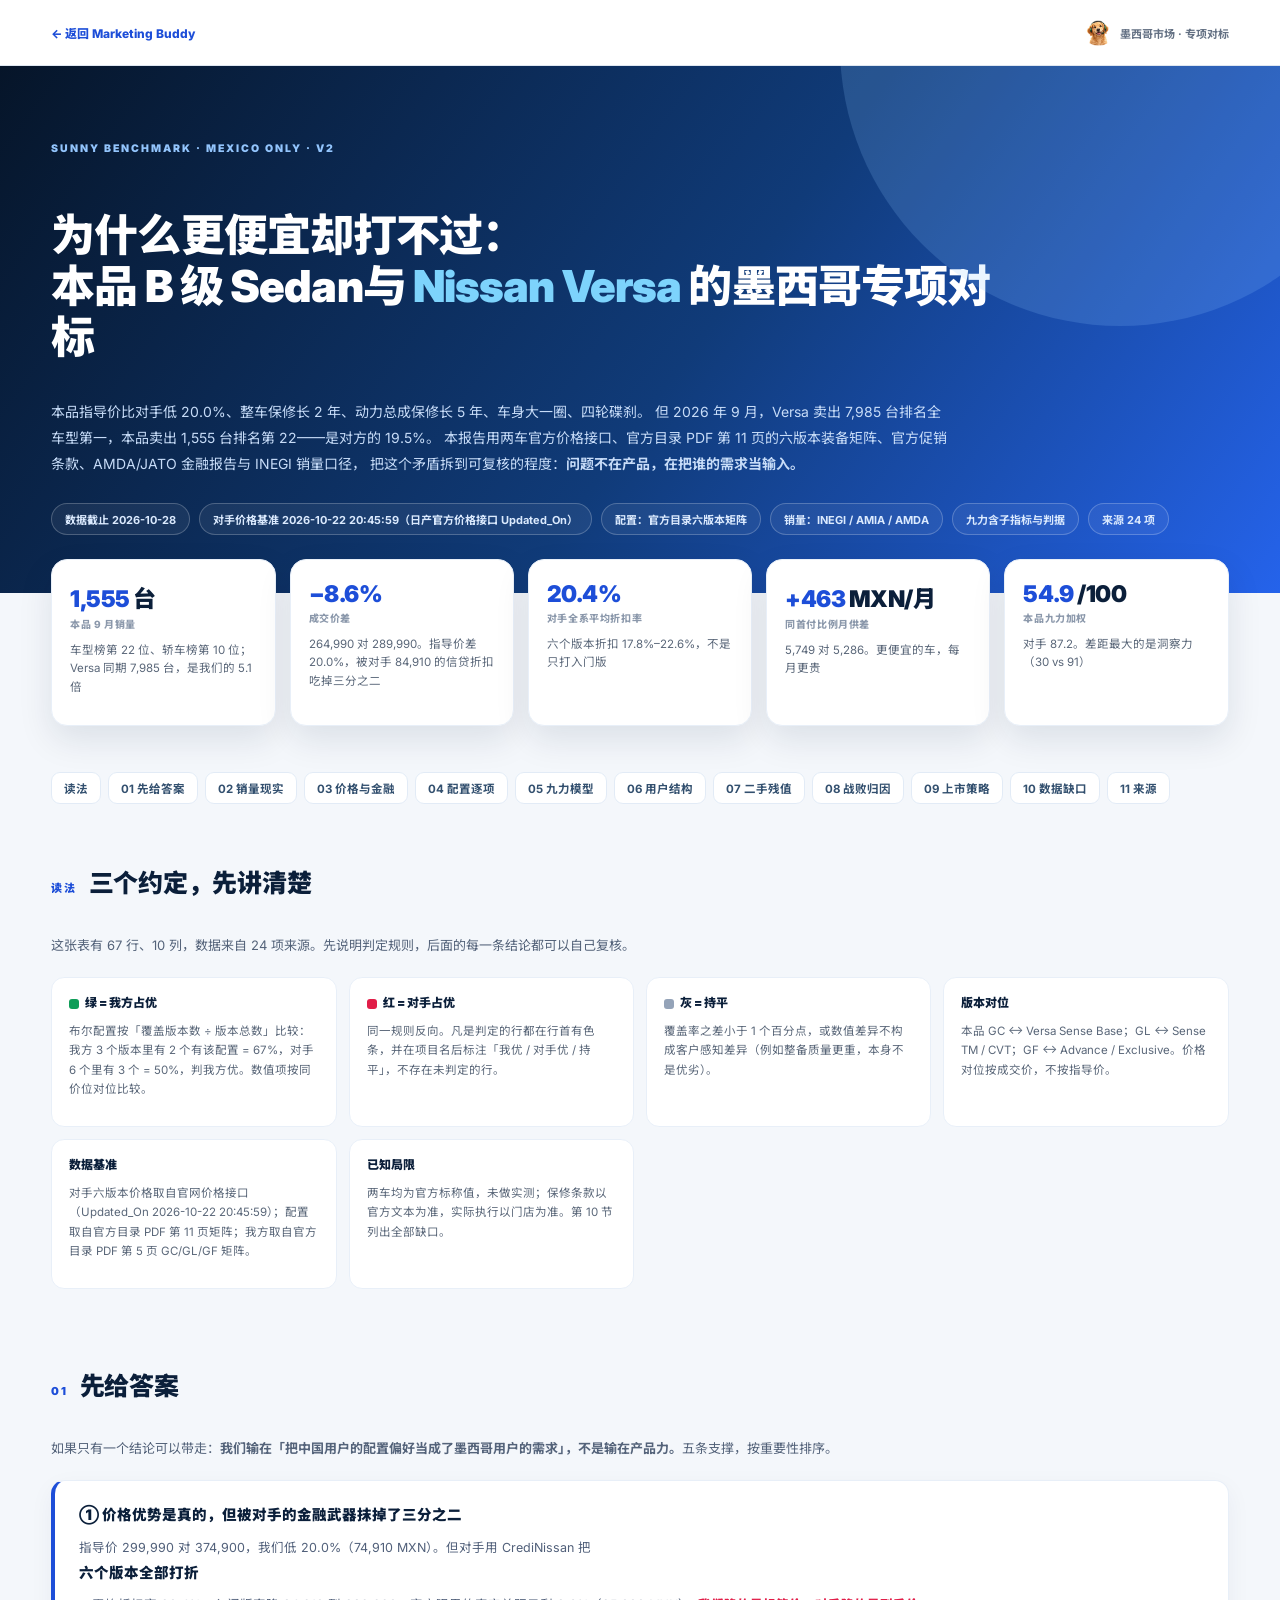
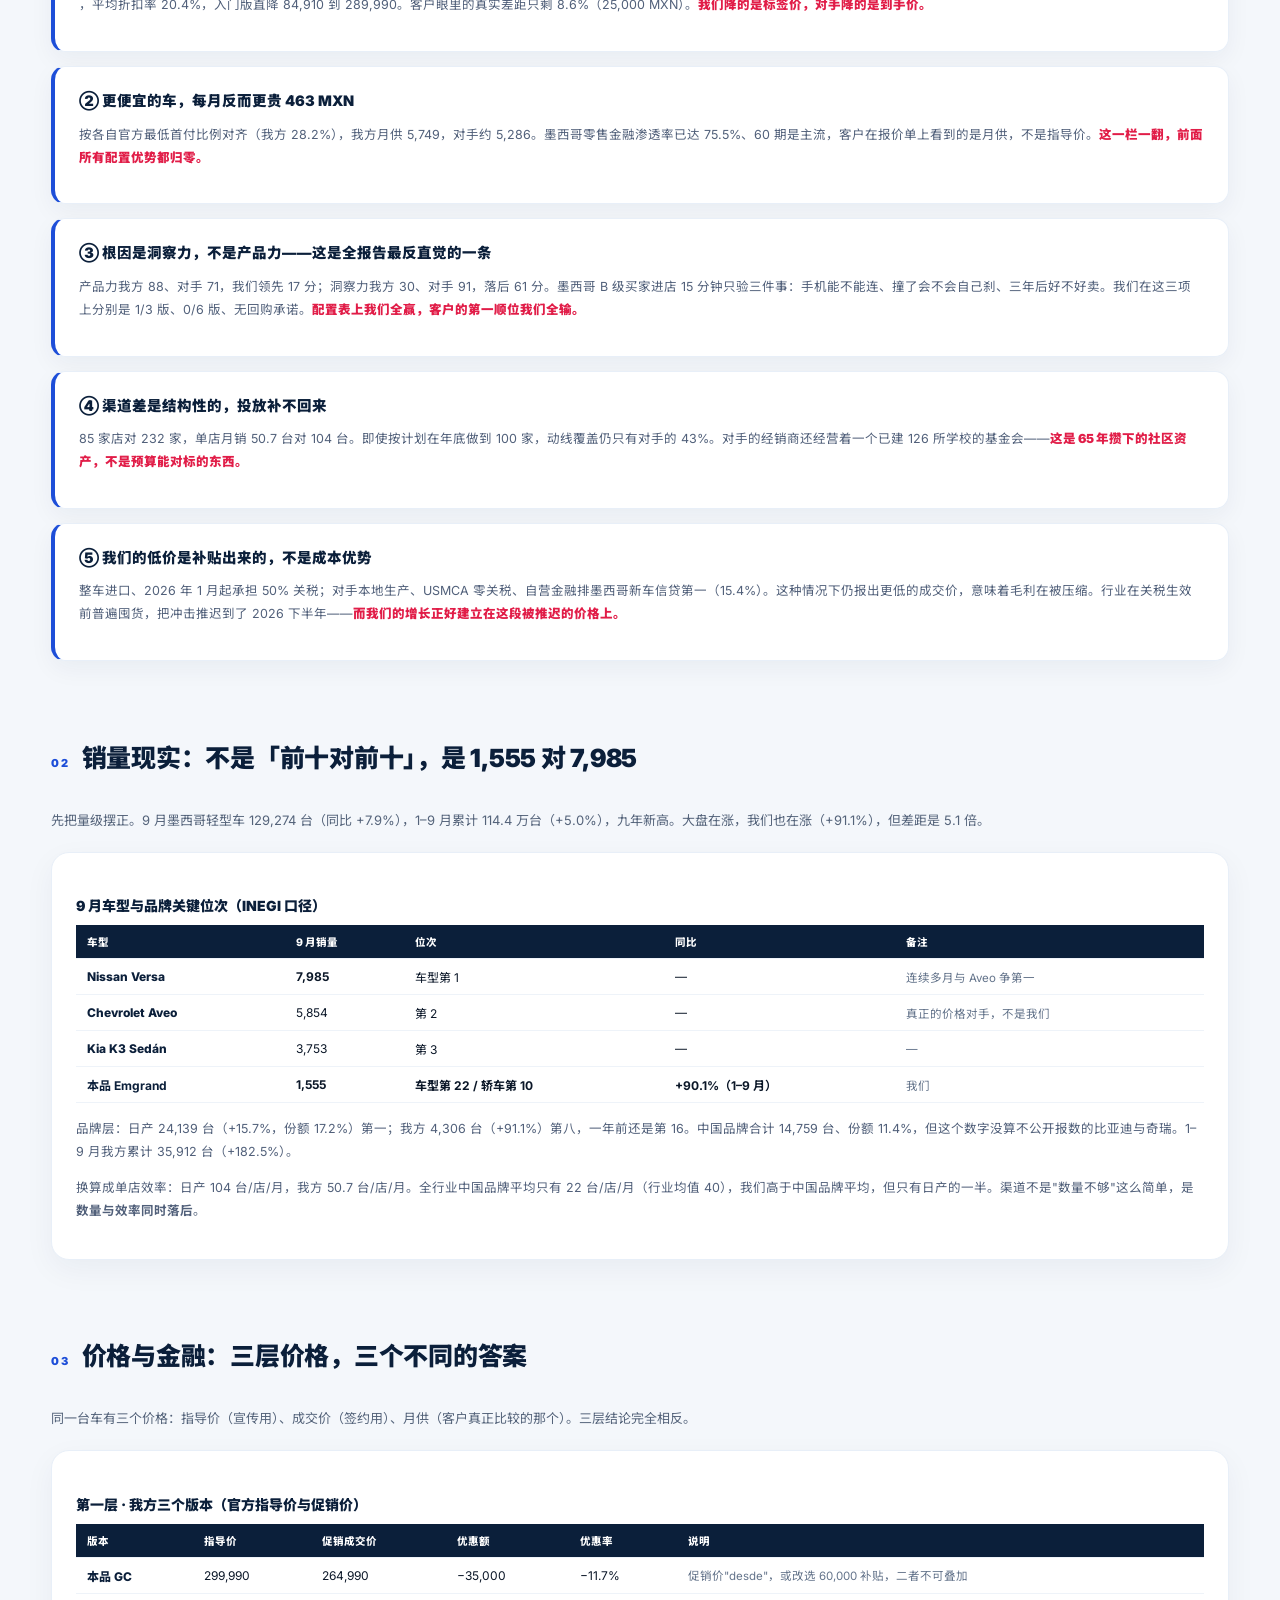
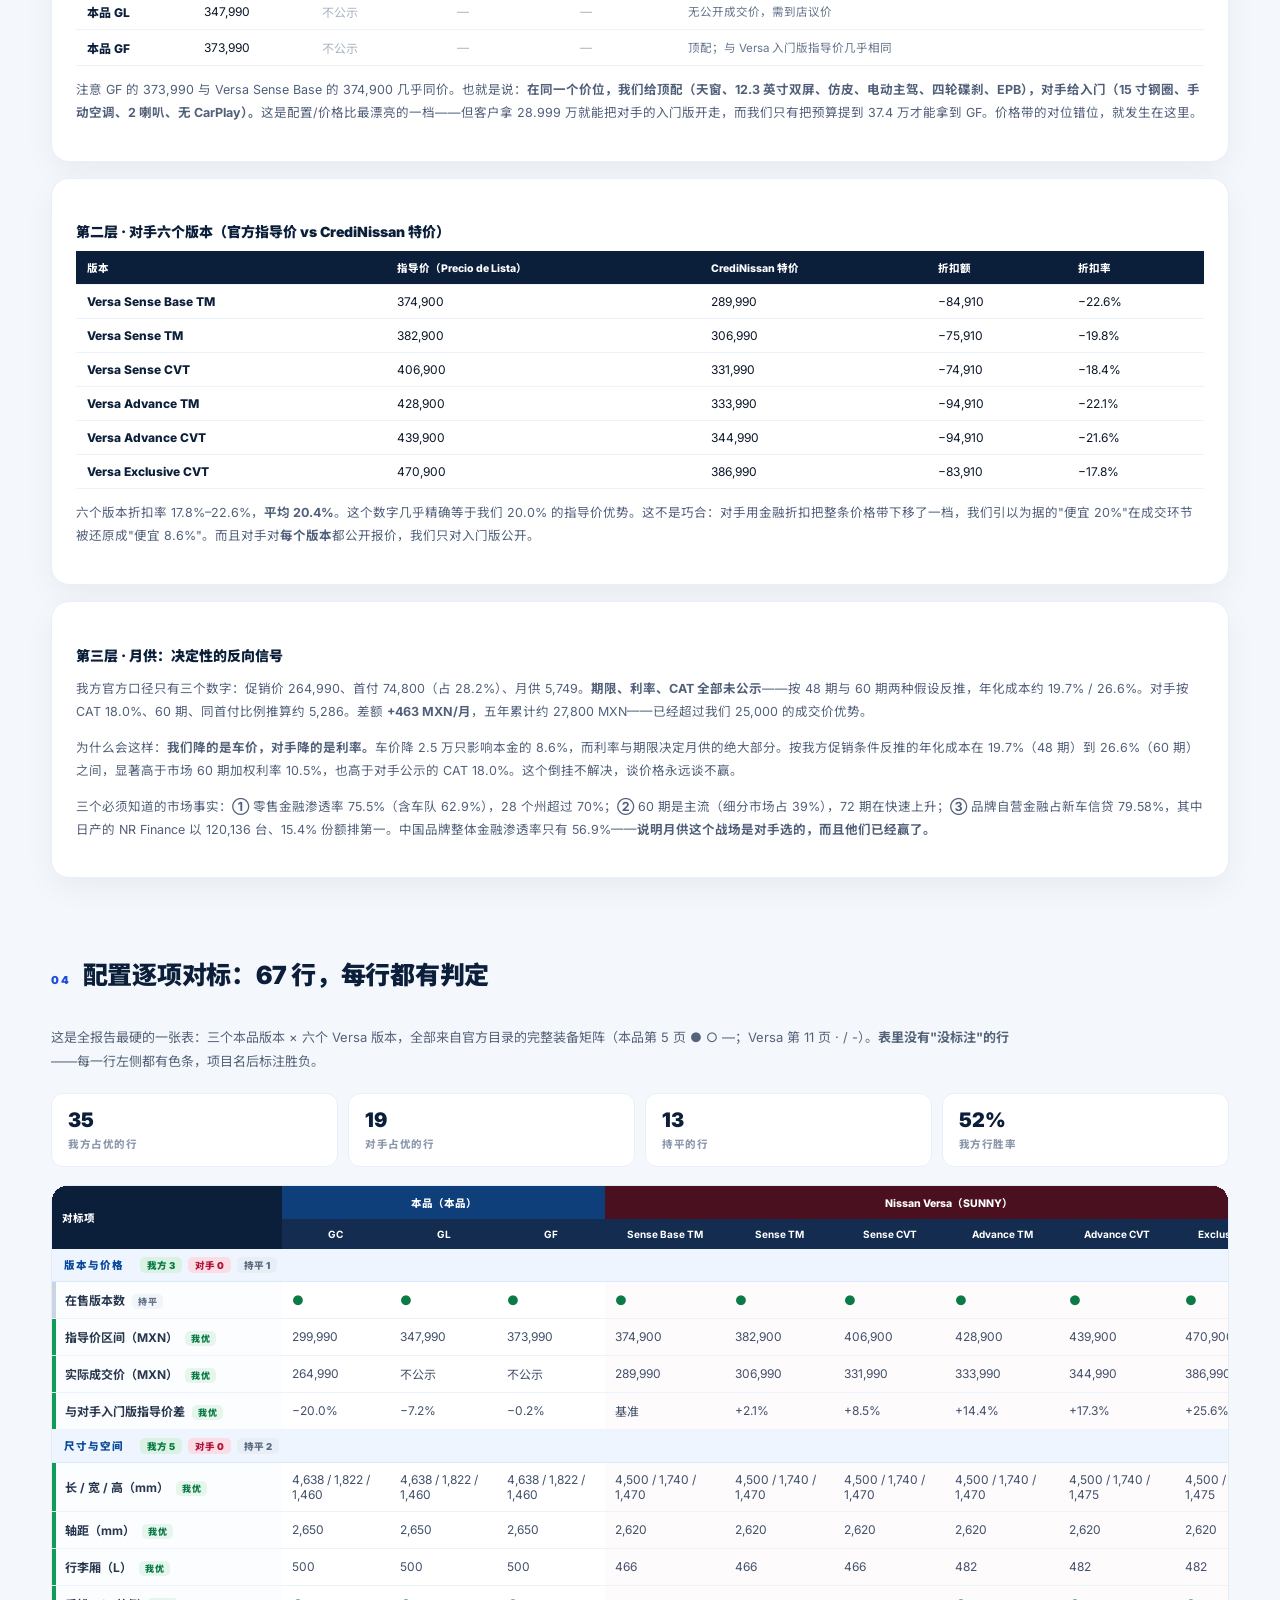
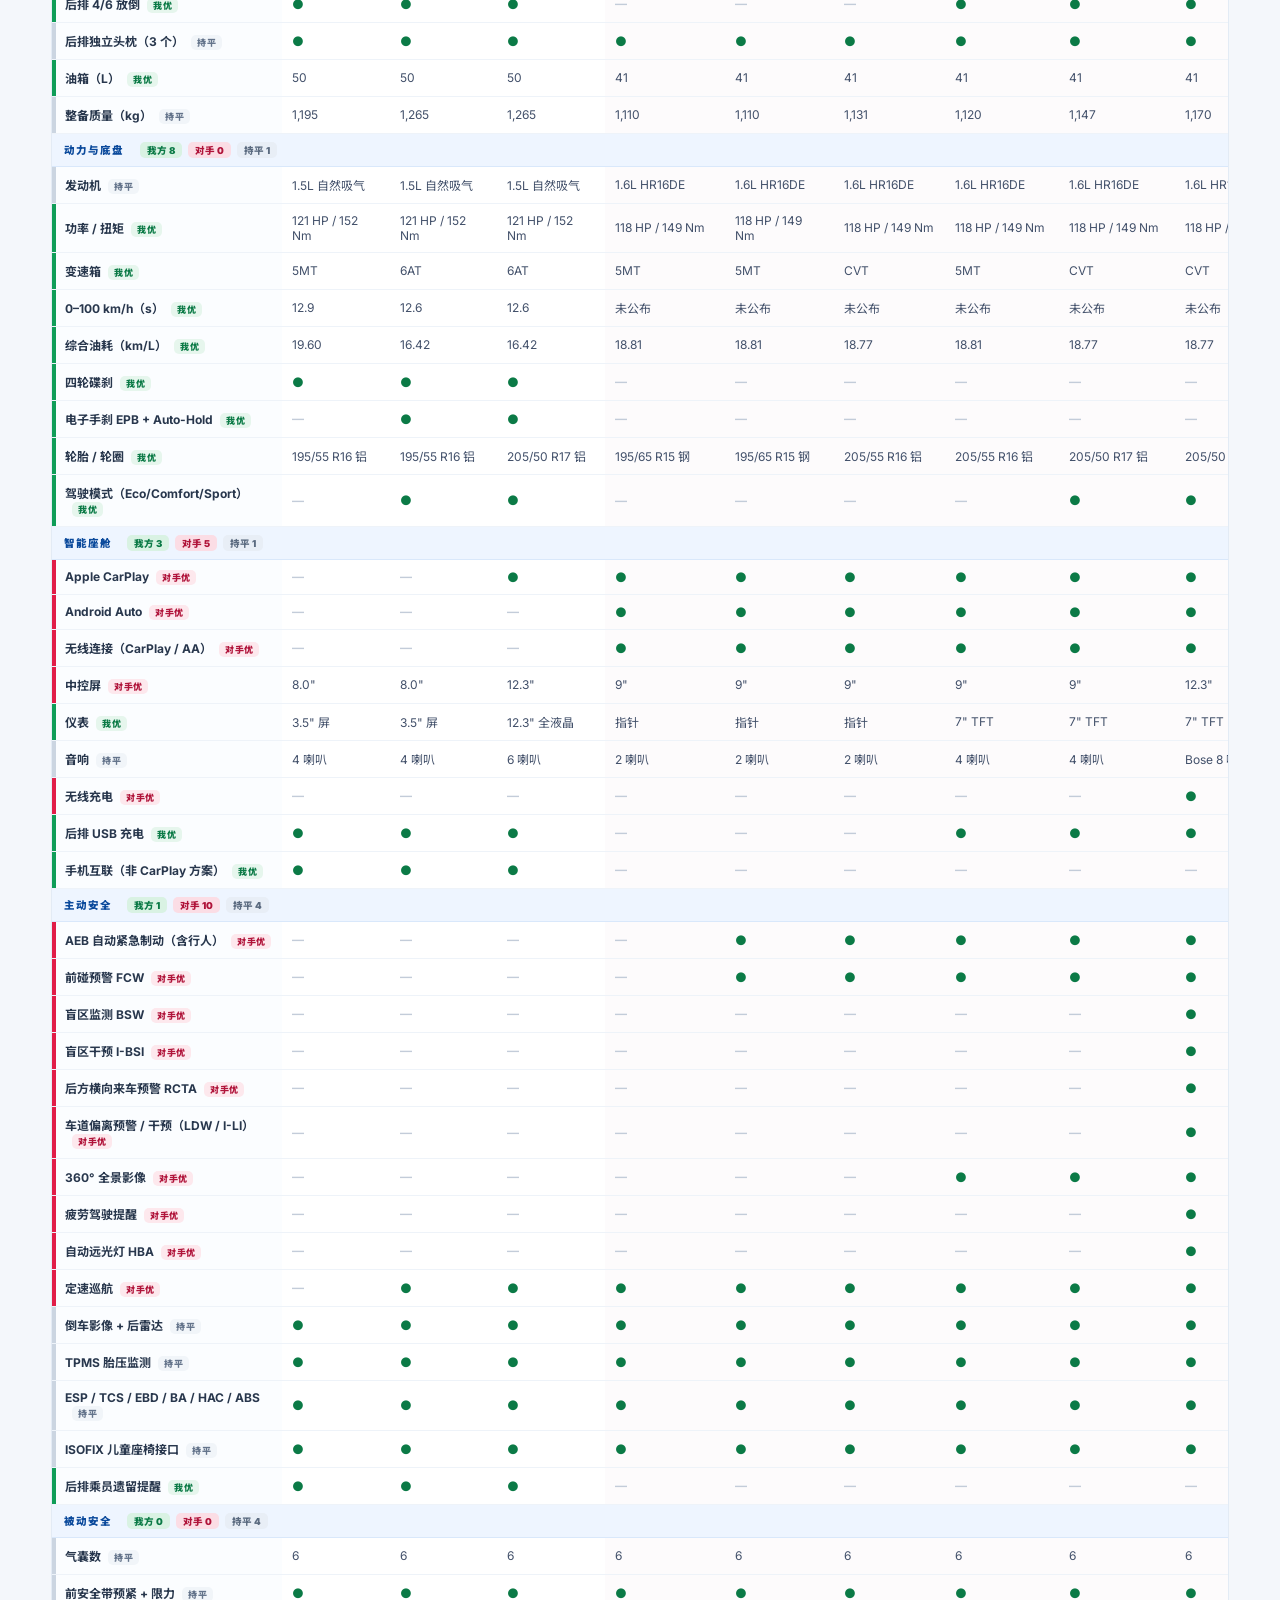
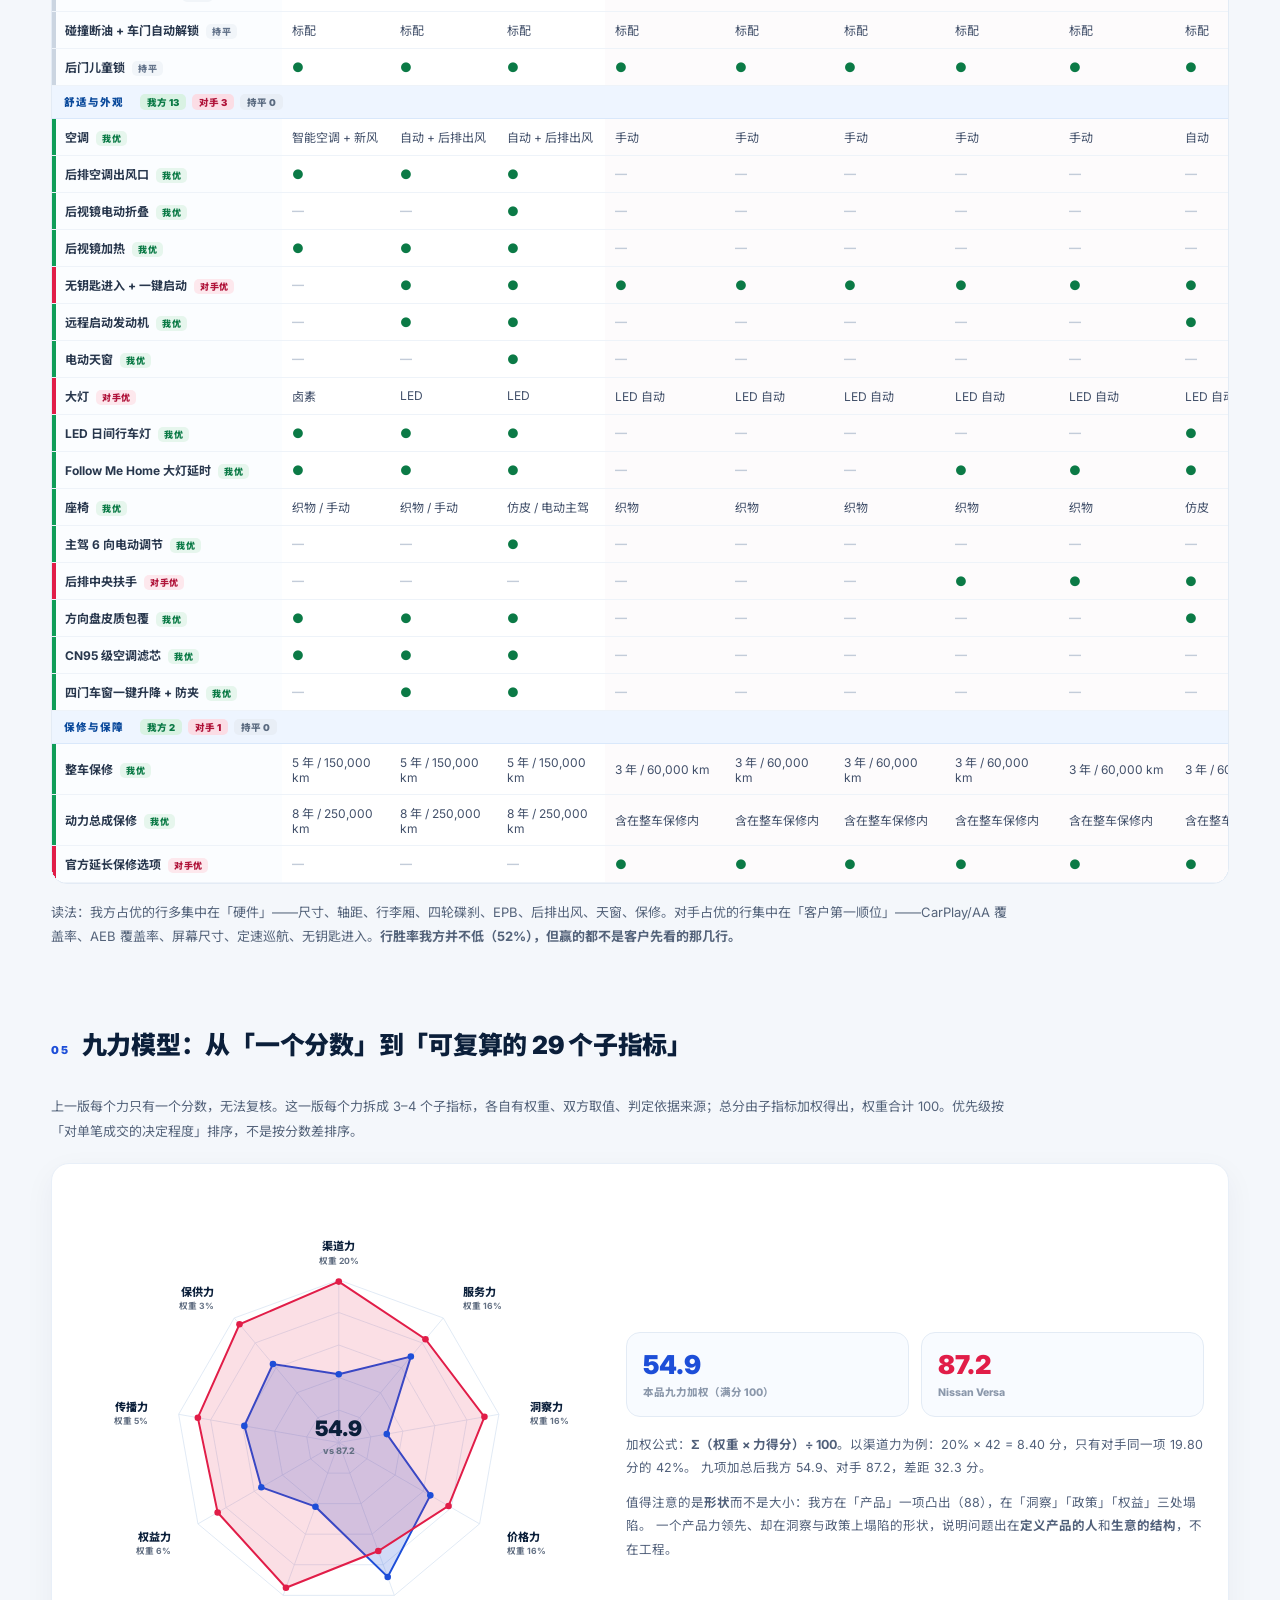
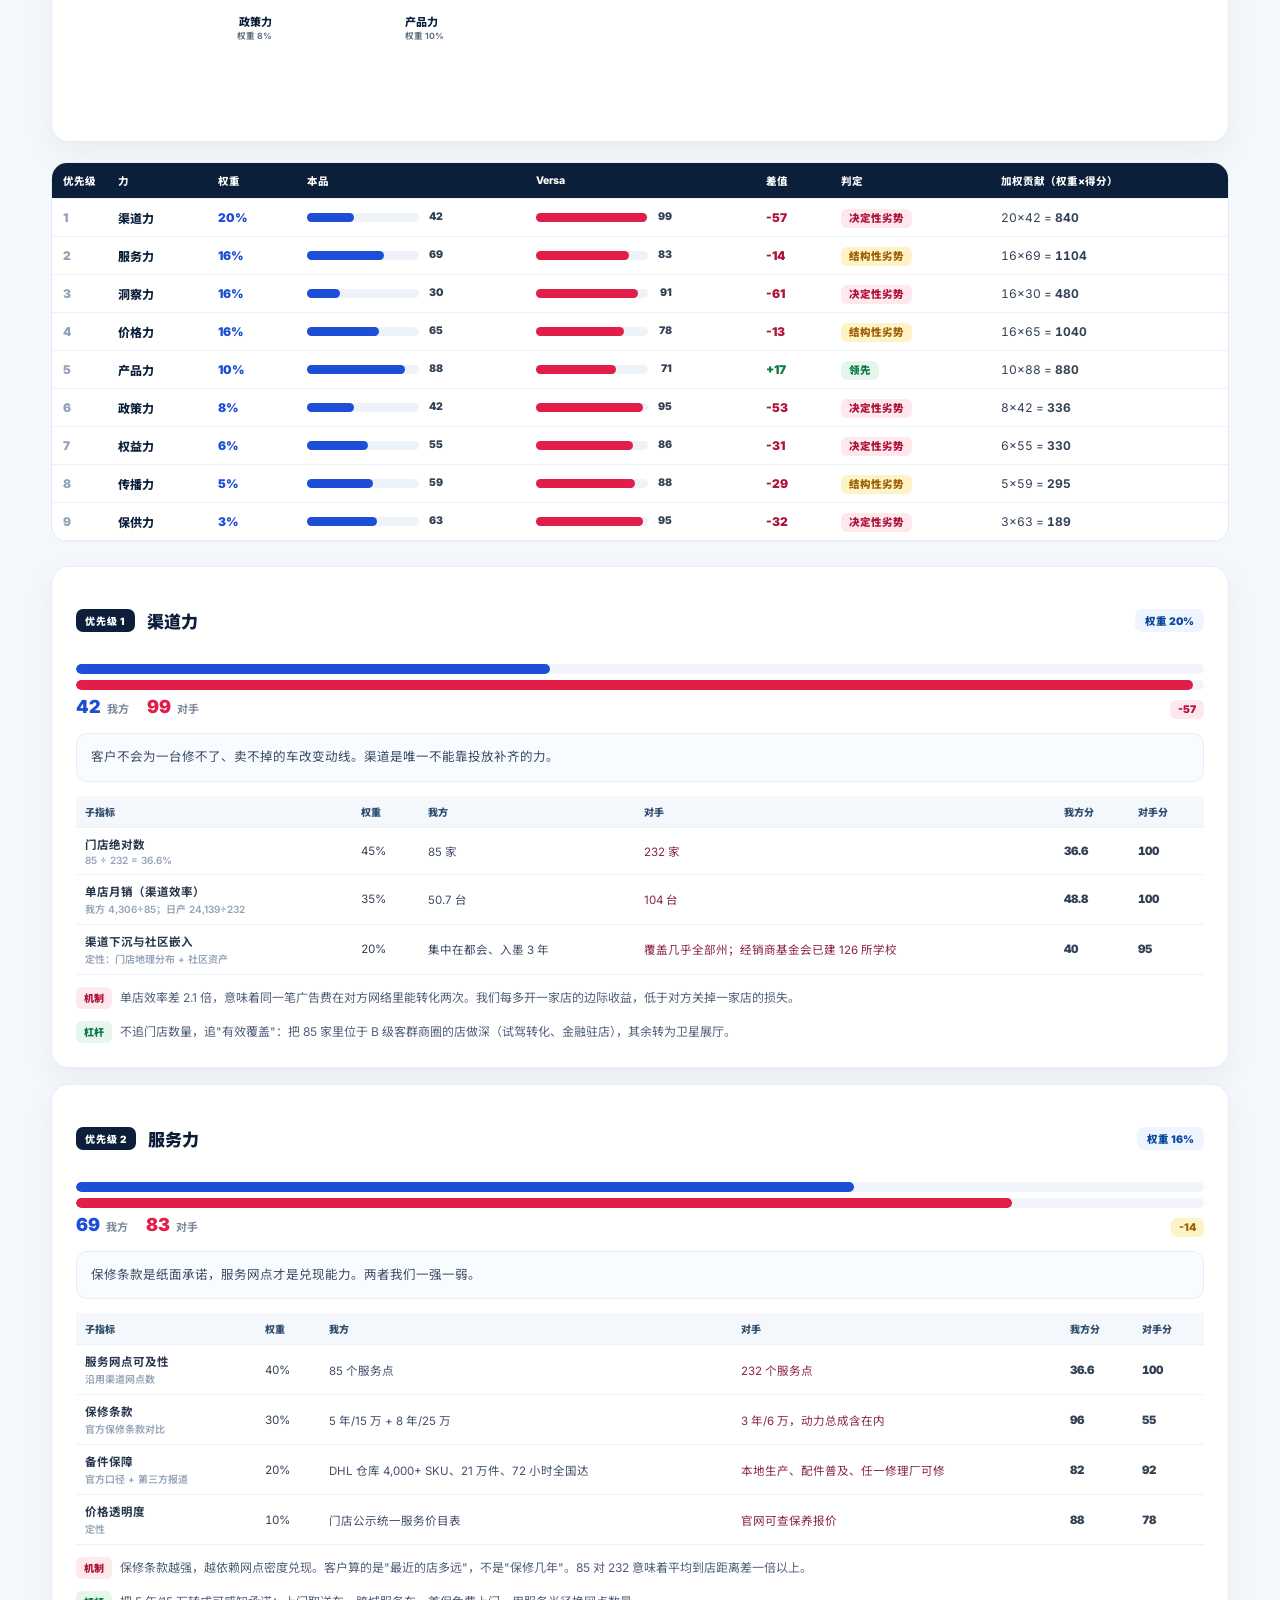
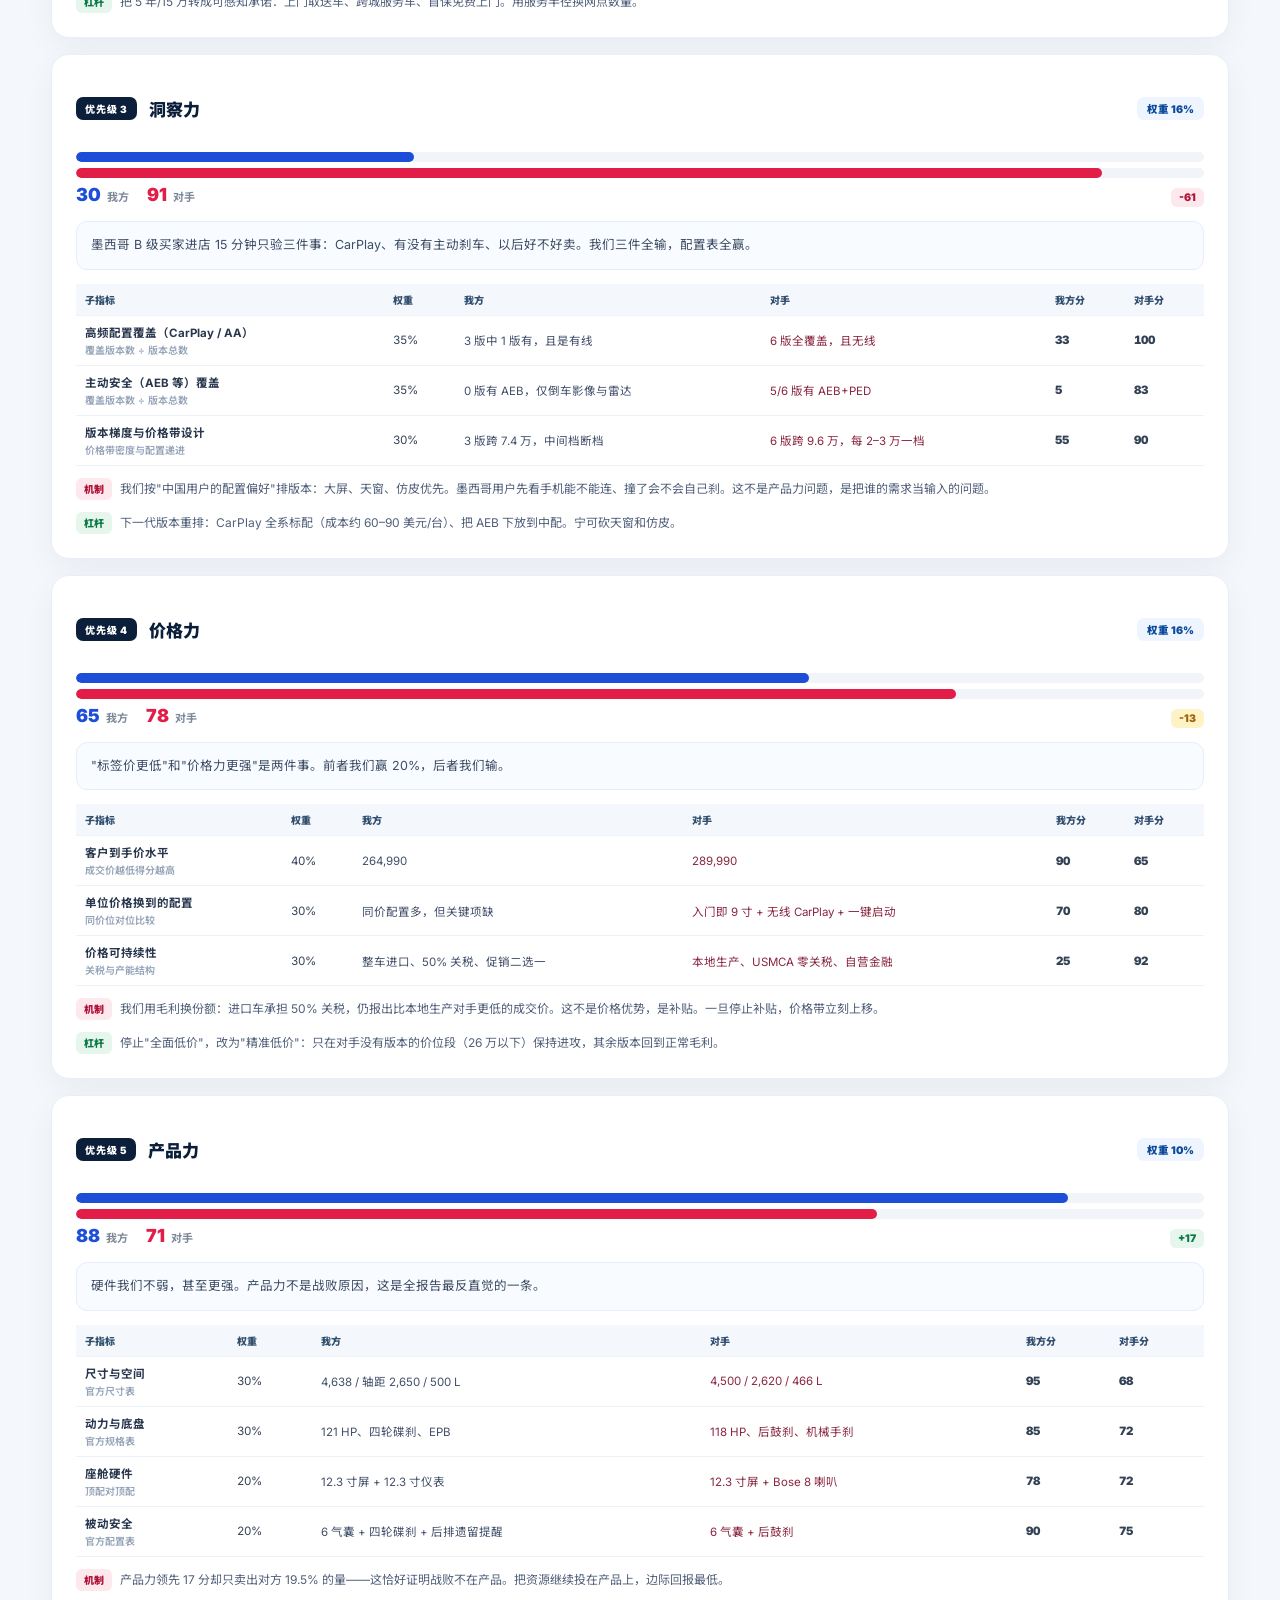
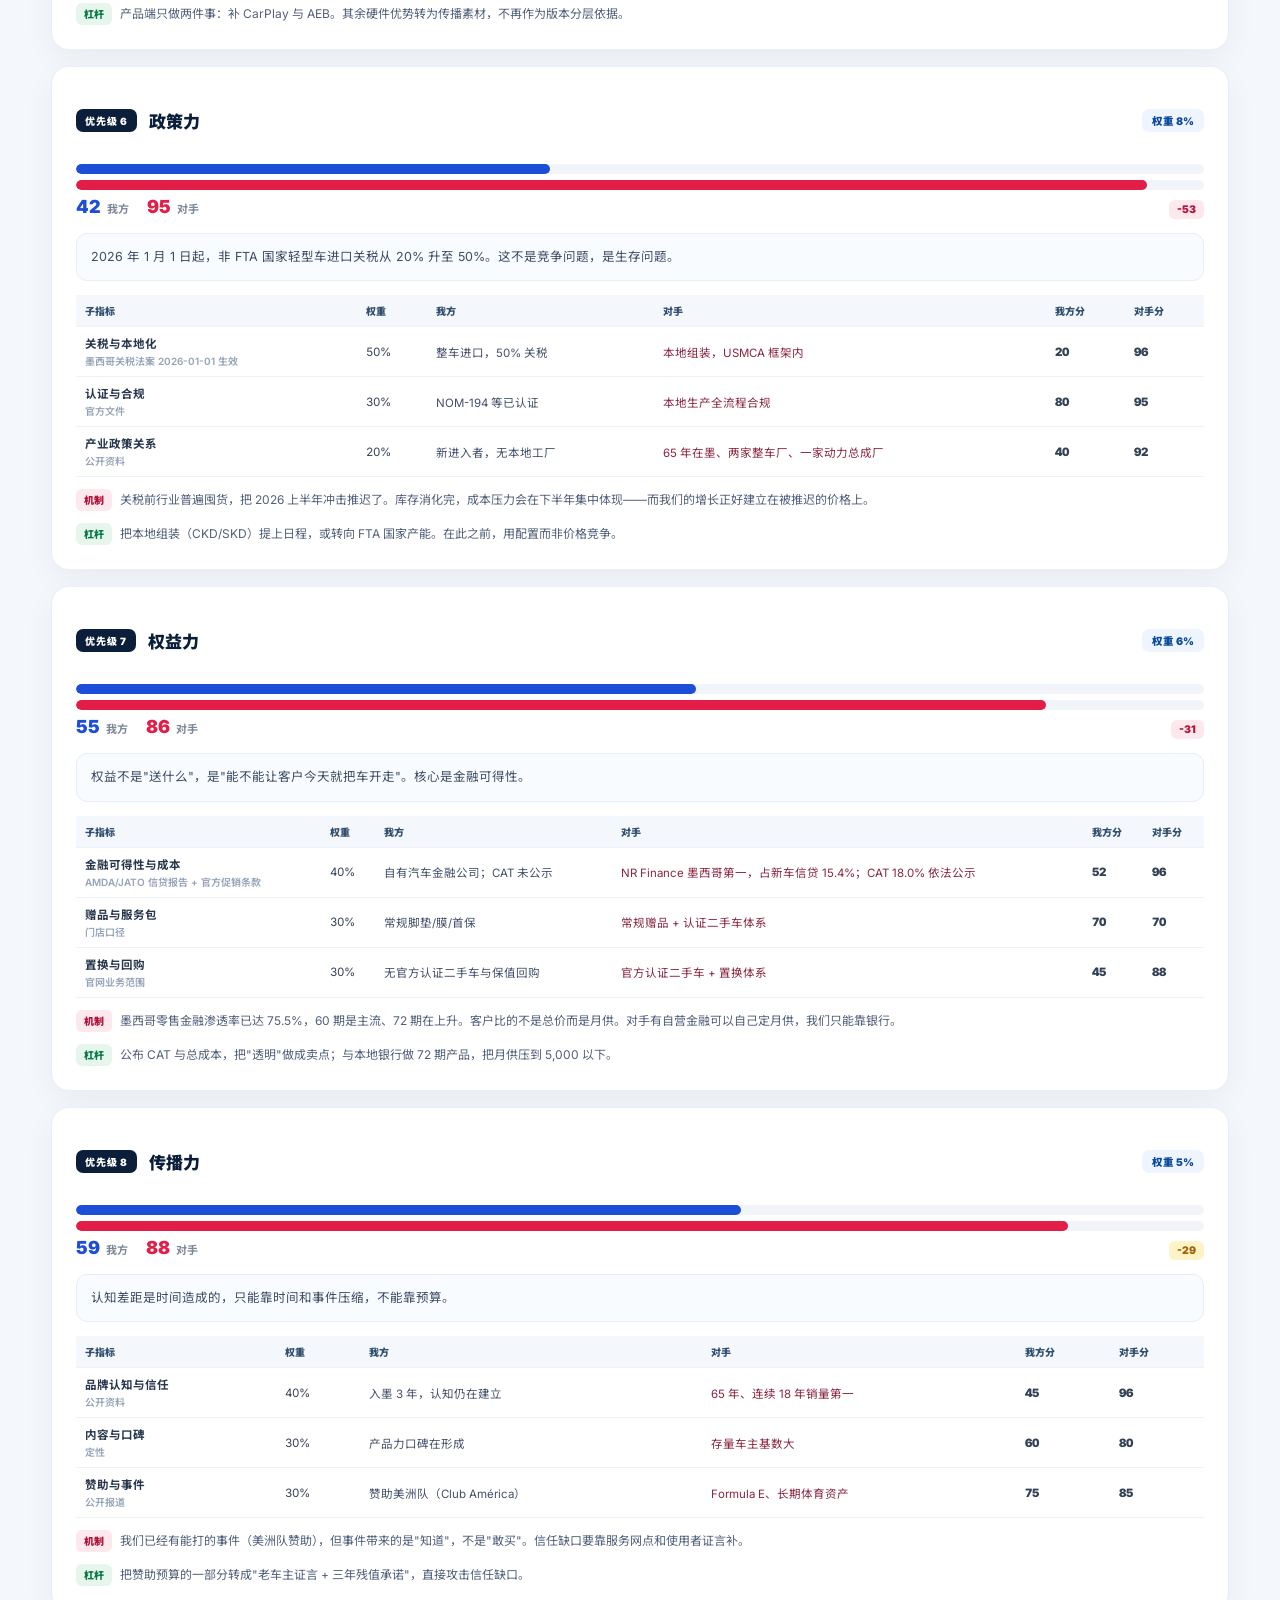
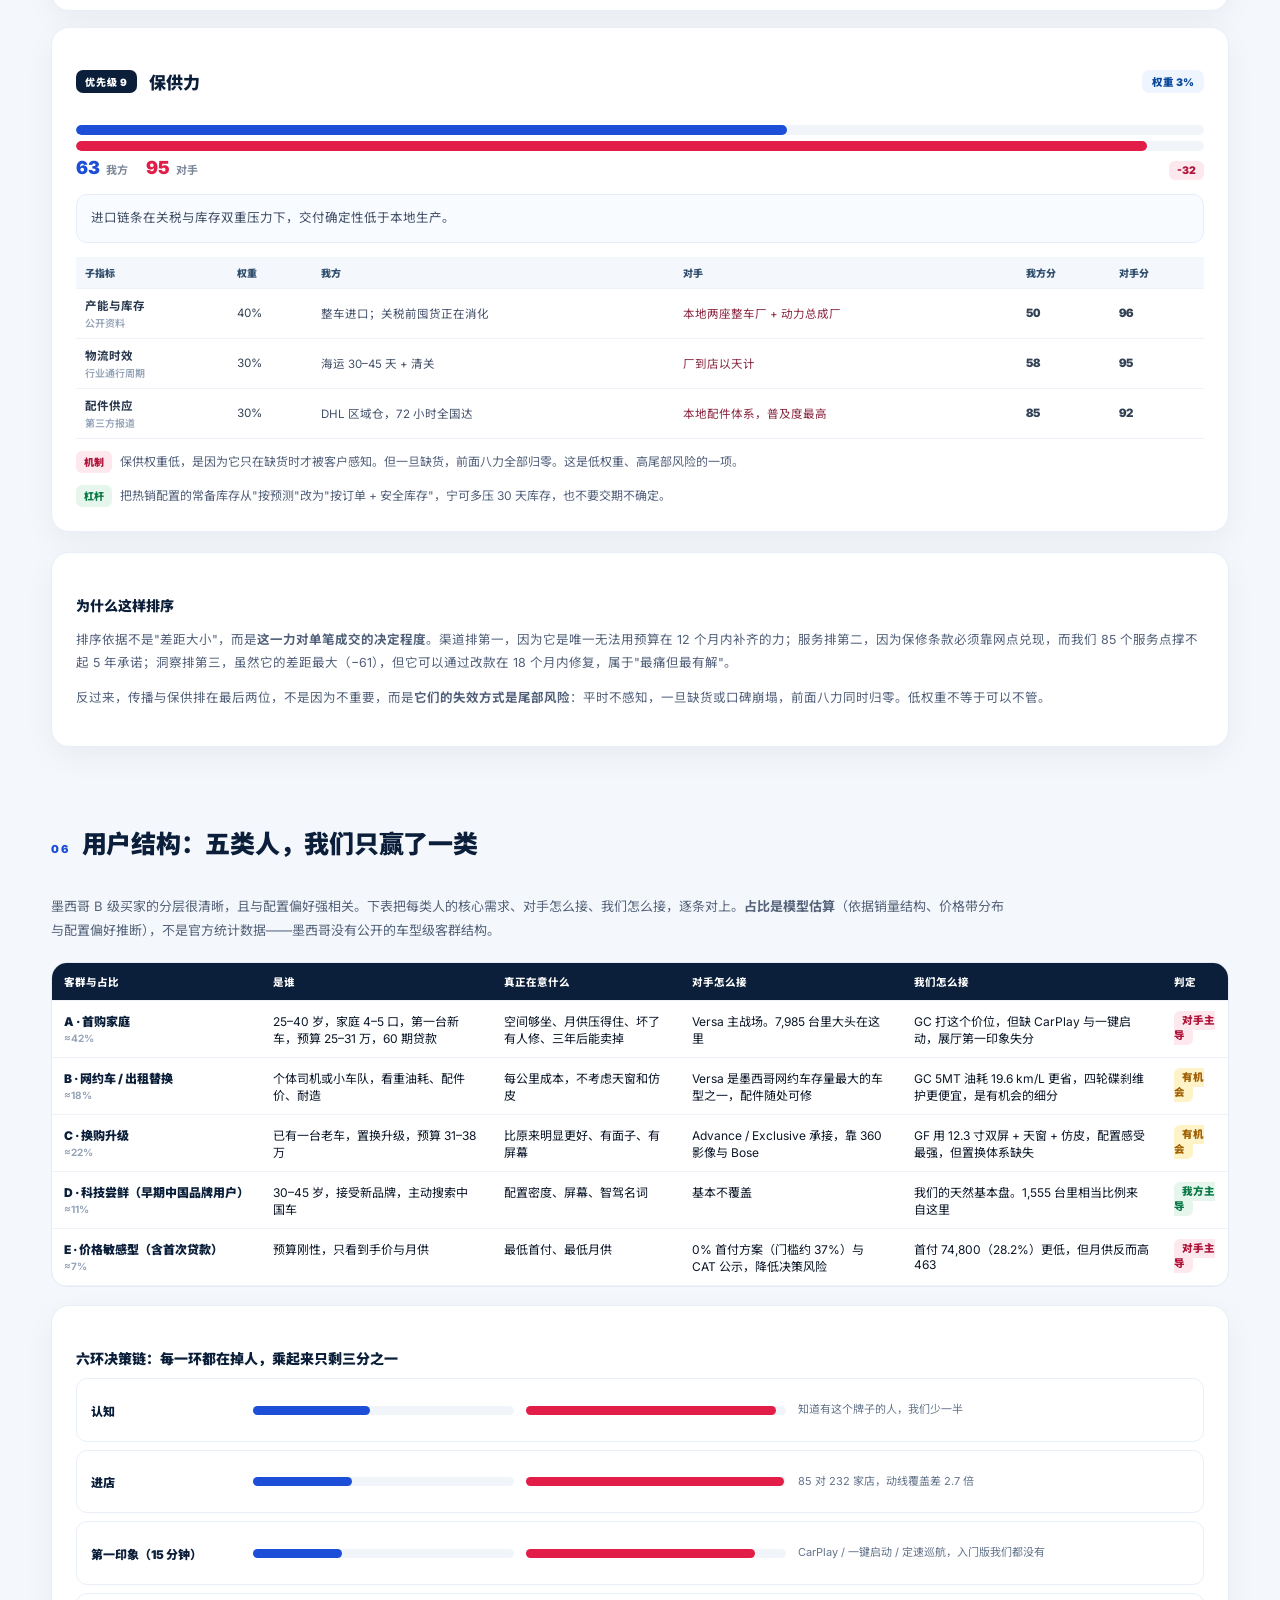
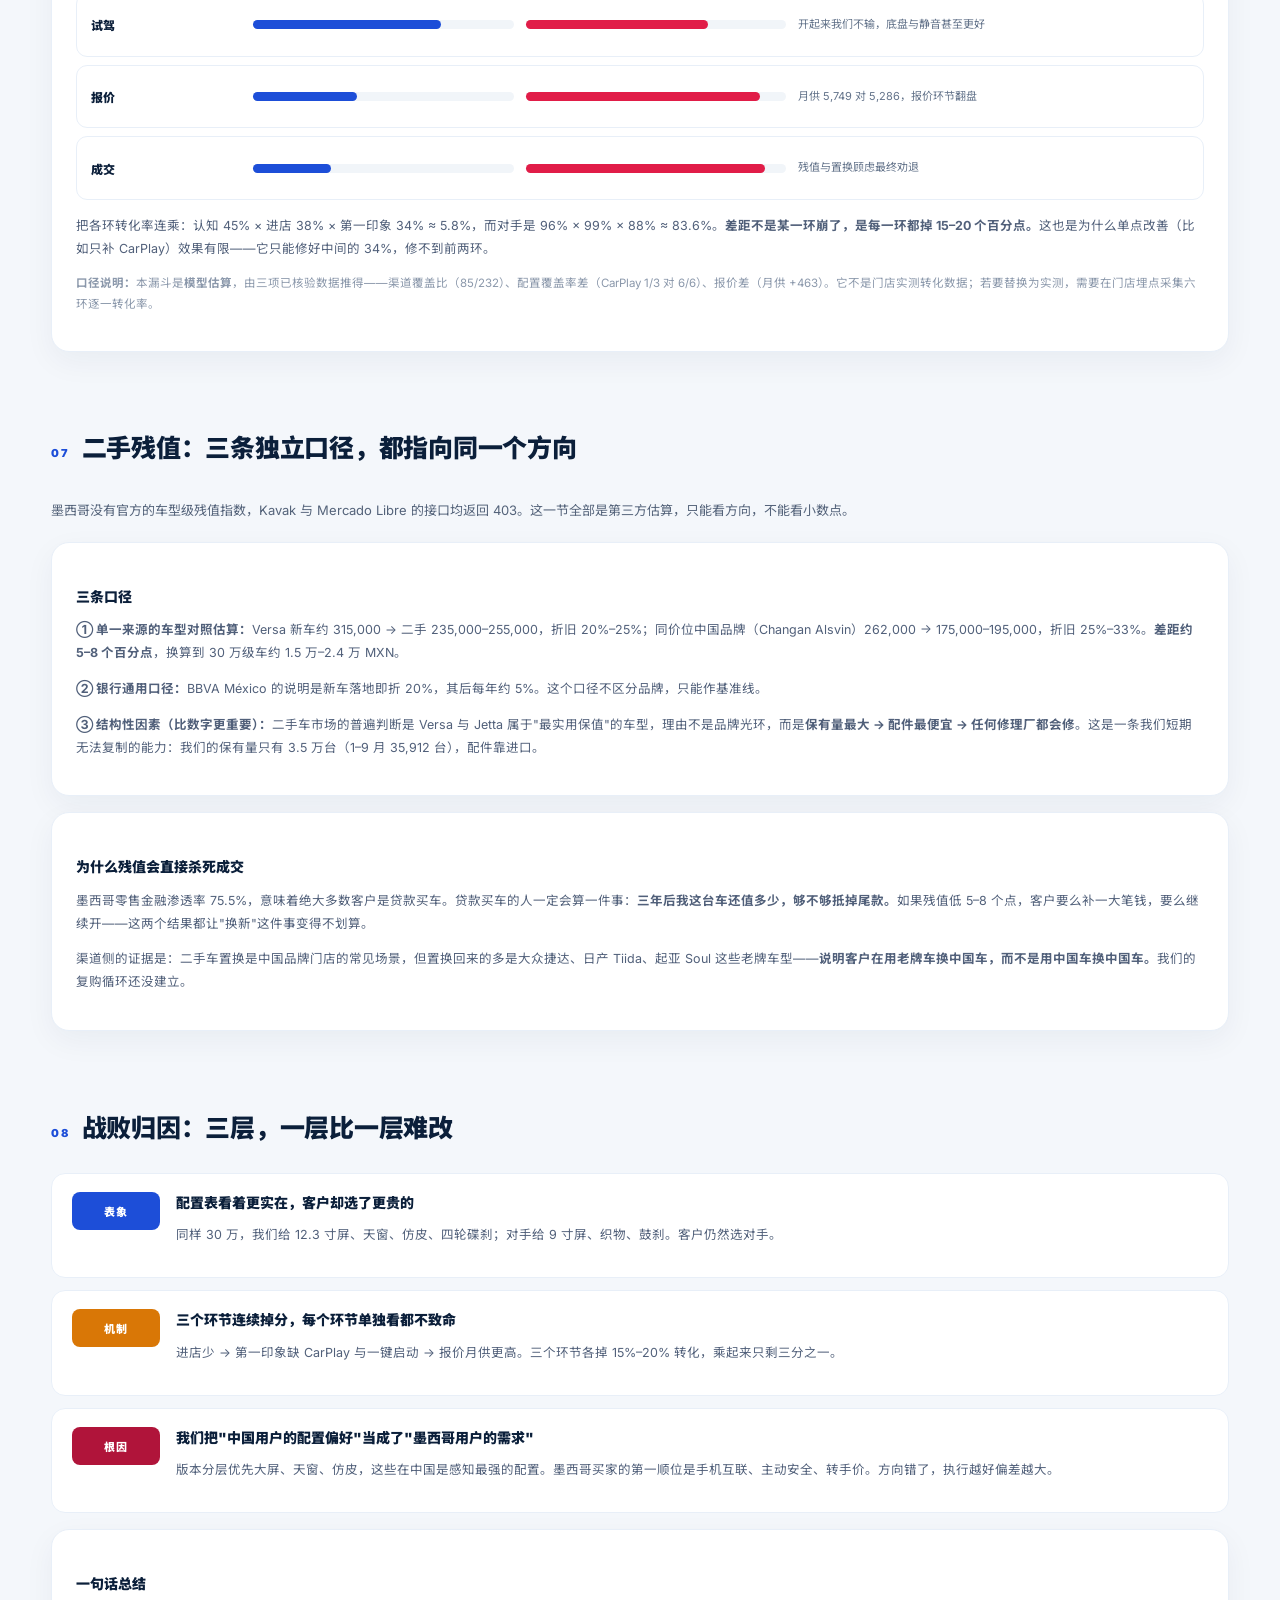
==== commit 3aaa85bd: "feat(report): SUNNY(Versa) 专项对标报告 V2 — 六版本全矩阵、逐行判定、九力拆到子指标 - 配置对比扩到 3×6 全版本（帝豪 GC/GL/GF × Versa 六版本）" ====
--- a/reports/sunny-benchmark-mx.html
+++ b/reports/sunny-benchmark-mx.html
@@ -3,152 +3,217 @@
 <head>
 <meta charset="utf-8">
 <meta name="viewport" content="width=device-width, initial-scale=1">
-<title>SUNNY 专项对标 · Nissan Versa 2026 · 墨西哥 | Marketing Buddy</title>
-<meta name="description" content="第四代本品（SS11）与日产 Versa（SUNNY）墨西哥市场专项对标：价格、金融、售后、渠道、残值、九力模型与战败归因。">
+<title>SUNNY 专项对标 · 本品 B 级 Sedan vs Nissan Versa 2026 · 墨西哥 | Marketing Buddy</title>
+<meta name="description" content="本品 B 级 Sedan与日产 Versa（SUNNY）墨西哥市场专项对标：六版本价格与配置逐项对比、九力深层模型、用户结构与战败归因。">
 <link rel="preconnect" href="https://fonts.googleapis.com">
 <link rel="preconnect" href="https://fonts.gstatic.com" crossorigin>
 <link href="https://fonts.googleapis.com/css2?family=Inter:wght@400;500;600;700;800;900&family=Noto+Sans+SC:wght@400;500;600;700;800;900&display=swap" rel="stylesheet">
 <link rel="stylesheet" href="../styles.css">
 <style>
   .rp-wrap { min-height:100vh; background:var(--canvas); }
-  .rp-top { position:sticky; top:0; z-index:40; display:flex; align-items:center; gap:14px; height:66px; padding:0 clamp(18px,4vw,54px); background:rgba(255,255,255,.92); backdrop-filter:blur(16px); border-bottom:1px solid var(--line); }
+  .rp-top { position:sticky; top:0; z-index:40; display:flex; align-items:center; gap:14px; height:66px; padding:0 clamp(18px,4vw,54px); background:rgba(255,255,255,.93); backdrop-filter:blur(16px); border-bottom:1px solid var(--line); }
   .rp-top .bk { display:inline-flex; align-items:center; gap:8px; font-size:12px; font-weight:800; color:var(--blue-700); }
   .rp-top .who { margin-left:auto; display:flex; align-items:center; gap:9px; font-size:11px; font-weight:700; color:var(--muted); }
   .rp-top .who img { width:26px; height:26px; border-radius:9px; object-fit:cover; }
-  .rp { width:min(1240px,100%); margin:auto; padding:0 clamp(18px,4vw,54px) 90px; }
-
-  .rp-hero { position:relative; overflow:hidden; margin:0 calc(clamp(18px,4vw,54px) * -1) 0; padding:76px clamp(18px,4vw,54px) 64px; color:#fff; background:linear-gradient(126deg,#061529 0%,#103b79 54%,#2563eb 100%); }
-  .rp-hero::before { content:""; position:absolute; width:540px; height:540px; right:-120px; top:-300px; border-radius:50%; background:rgba(147,197,253,.20); }
-  .rp-hero::after { content:""; position:absolute; width:340px; height:340px; right:16%; bottom:-280px; border:1px solid rgba(255,255,255,.22); border-radius:50%; box-shadow:0 0 0 70px rgba(255,255,255,.025),0 0 0 140px rgba(255,255,255,.02); }
-  .rp-hero > * { position:relative; z-index:1; }
-  .rp-kick { display:block; margin-bottom:20px; color:#93c5fd; font-size:11px; font-weight:900; letter-spacing:.2em; }
-  .rp-hero h1 { margin:0 0 18px; font-size:clamp(30px,4.4vw,52px); line-height:1.08; letter-spacing:-.03em; font-weight:900; }
-  .rp-hero h1 span { color:#93c5fd; }
-  .rp-sub { max-width:820px; margin:0; color:#c9dcf3; font-size:15px; line-height:1.75; }
-  .rp-meta { display:flex; flex-wrap:wrap; gap:10px; margin-top:30px; }
-  .rp-meta span { padding:8px 14px; border:1px solid rgba(255,255,255,.22); border-radius:999px; font-size:11px; font-weight:700; color:#dbeafe; background:rgba(255,255,255,.06); }
-
-  .kpi3 { display:grid; gap:16px; grid-template-columns:repeat(auto-fit,minmax(240px,1fr)); margin:-34px 0 56px; }
-  .kpi3 > div { padding:24px 24px 22px; background:#fff; border-radius:20px; box-shadow:var(--shadow); border:1px solid #e8eff8; }
-  .kpi3 b { display:block; font-size:clamp(26px,3vw,38px); font-weight:900; letter-spacing:-.03em; line-height:1; color:var(--navy-900); }
-  .kpi3 b em { font-style:normal; color:var(--blue-600); }
-  .kpi3 p { margin:10px 0 0; color:var(--muted); font-size:12px; line-height:1.6; }
-  .kpi3 small { display:block; margin-top:8px; color:#94a3b8; font-size:10px; font-weight:700; letter-spacing:.04em; }
-
-  .sec { margin:0 0 68px; scroll-margin-top:88px; }
-  .sec-h { display:flex; align-items:baseline; gap:14px; margin-bottom:8px; }
-  .sec-n { font-size:11px; font-weight:900; color:var(--blue-600); letter-spacing:.16em; }
-  .sec h2 { margin:0; font-size:clamp(20px,2.4vw,28px); font-weight:900; letter-spacing:-.02em; color:var(--navy-900); }
-  .sec-lead { max-width:900px; margin:0 0 26px; color:#4b5a6e; font-size:14px; line-height:1.8; }
-  .sec-lead b { color:var(--navy-900); }
-
-  .card { padding:26px; background:#fff; border:1px solid #e8eff8; border-radius:20px; box-shadow:0 10px 30px rgba(20,48,88,.05); }
+  .rp { width:min(1320px,100%); margin:auto; padding:0 clamp(18px,4vw,54px) 96px; }
+
+  .rp-hero { position:relative; overflow:hidden; margin:0 calc(clamp(18px,4vw,54px) * -1) 0; padding:70px clamp(18px,4vw,54px) 58px; color:#fff; background:linear-gradient(126deg,#061529 0%,#103b79 54%,#2563eb 100%); }
+  .rp-hero::before { content:""; position:absolute; width:560px; height:560px; right:-120px; top:-300px; border-radius:50%; background:rgba(147,197,253,.18); }
+  .rp-kick { display:inline-block; font-size:10.5px; font-weight:900; letter-spacing:.19em; color:#93c5fd; margin-bottom:18px; }
+  .rp-hero h1 { font-size:clamp(26px,3.5vw,44px); line-height:1.16; font-weight:900; letter-spacing:-.02em; max-width:960px; }
+  .rp-hero h1 span { color:#7dd3fc; }
+  .rp-sub { margin-top:20px; max-width:900px; font-size:14px; line-height:1.85; color:#c7dcf8; }
+  .rp-meta { display:flex; flex-wrap:wrap; gap:9px; margin-top:26px; }
+  .rp-meta span { padding:7px 13px; border:1px solid rgba(255,255,255,.22); border-radius:999px; font-size:11px; font-weight:700; color:#dbeafe; background:rgba(255,255,255,.06); }
+
+  .kpi5 { display:grid; grid-template-columns:repeat(5,1fr); gap:14px; margin:-34px 0 46px; position:relative; z-index:5; }
+  .kpi5 > div { padding:20px 18px 18px; background:#fff; border-radius:16px; box-shadow:0 14px 34px rgba(11,31,58,.10); border:1px solid #e8eff8; }
+  .kpi5 b { display:block; font-size:23px; font-weight:900; color:#0b1f3a; letter-spacing:-.02em; }
+  .kpi5 b em { font-style:normal; color:#1d4ed8; }
+  .kpi5 small { display:block; margin-top:2px; font-size:10px; font-weight:800; color:#8b98ab; letter-spacing:.06em; text-transform:uppercase; }
+  .kpi5 p { margin-top:10px; font-size:11.5px; line-height:1.6; color:#5a6779; }
+
+  .toc { display:flex; flex-wrap:wrap; gap:7px; margin-bottom:38px; }
+  .toc a { padding:7px 12px; border-radius:9px; background:#fff; border:1px solid #e2ebf6; font-size:11.5px; font-weight:700; color:#33506f; }
+  .toc a:hover { border-color:#b9d2f2; color:#1d4ed8; }
+
+  .sec { margin-bottom:56px; scroll-margin-top:80px; }
+  .sec-head { display:flex; align-items:baseline; gap:12px; margin-bottom:8px; }
+  .sec-no { font-size:11px; font-weight:900; letter-spacing:.16em; color:#1d4ed8; }
+  .sec-head h2 { font-size:clamp(19px,2.1vw,25px); font-weight:900; color:#0b1f3a; letter-spacing:-.01em; }
+  .sec-lead { max-width:960px; font-size:13px; line-height:1.85; color:#54637a; margin-bottom:20px; }
+
+  .card { padding:24px; background:#fff; border:1px solid #e8eff8; border-radius:18px; box-shadow:0 10px 30px rgba(20,48,88,.05); }
   .card + .card { margin-top:16px; }
-  .card h3 { margin:0 0 12px; font-size:15px; font-weight:900; color:var(--navy-900); letter-spacing:-.01em; }
-  .card p { margin:0; color:#4b5a6e; font-size:13px; line-height:1.85; }
-
-  .answer { border-left:4px solid var(--blue-600); background:linear-gradient(100deg,#f3f8ff,#fff 62%); }
-  .answer h3 { font-size:13px; color:var(--blue-700); letter-spacing:.06em; }
-  .answer p { font-size:15px; line-height:1.95; color:#1e2c3f; }
-  .answer p + p { margin-top:14px; }
-
-  .tbl-scroll { overflow-x:auto; border:1px solid #e3ebf5; border-radius:18px; background:#fff; }
-  table.cmp { width:100%; min-width:920px; border-collapse:collapse; font-size:12.5px; }
-  table.cmp th, table.cmp td { padding:11px 13px; text-align:left; border-bottom:1px solid #eef3f9; vertical-align:middle; }
-  table.cmp thead th { position:sticky; top:0; z-index:2; background:#0b1f3a; color:#fff; font-size:11px; font-weight:800; letter-spacing:.03em; border-bottom:0; }
-  table.cmp thead th:first-child { border-top-left-radius:17px; }
-  table.cmp thead th:last-child { border-top-right-radius:17px; }
-  table.cmp thead th.g { background:#153055; }
-  table.cmp tbody th { width:210px; font-weight:700; color:#334155; background:#fbfdff; }
-  table.cmp tr.tbl-group td { background:#eff6ff; color:var(--blue-700); font-size:10.5px; font-weight:900; letter-spacing:.12em; padding:9px 13px; border-bottom:1px solid #dbeafe; }
+  .card h4 { font-size:14px; font-weight:900; color:#0b1f3a; margin-bottom:10px; }
+  .card p { font-size:12.5px; line-height:1.85; color:#51607a; }
+
+  .answer { display:grid; gap:14px; }
+  .ans { padding:22px 24px; background:#fff; border:1px solid #e8eff8; border-left:4px solid #1d4ed8; border-radius:14px; box-shadow:0 8px 24px rgba(20,48,88,.05); }
+  .ans b { display:block; font-size:14.5px; font-weight:900; color:#0b1f3a; margin-bottom:7px; }
+  .ans p { font-size:12.5px; line-height:1.85; color:#51607a; }
+  .ans i { font-style:normal; font-weight:900; color:#e11d48; }
+  .ans.u { border-left-color:#0f9d58; }
+  .ans.u i { color:#0f7a44; }
+
+  .legend { display:grid; grid-template-columns:repeat(auto-fit,minmax(240px,1fr)); gap:12px; }
+  .lg { padding:15px 17px; background:#fff; border:1px solid #e8eff8; border-radius:13px; }
+  .lg b { display:block; font-size:12px; font-weight:900; color:#0b1f3a; margin-bottom:6px; }
+  .lg p { font-size:11.5px; line-height:1.7; color:#5a6779; }
+  .sw { display:inline-block; width:10px; height:10px; border-radius:3px; margin-right:6px; vertical-align:middle; }
+  .sw.us { background:#0f9d58; } .sw.them { background:#e11d48; } .sw.tie { background:#94a3b8; }
+
+  .tbl-scroll { overflow-x:auto; border:1px solid #e3ebf5; border-radius:16px; background:#fff; }
+  table.cmp { width:100%; min-width:1240px; border-collapse:collapse; font-size:12px; }
+  table.cmp th, table.cmp td { padding:9px 10px; text-align:left; border-bottom:1px solid #eef3f9; vertical-align:middle; }
+  table.cmp thead th { position:sticky; top:0; z-index:3; background:#0b1f3a; color:#fff; font-size:10.5px; font-weight:800; border-bottom:0; white-space:nowrap; }
+  table.cmp thead tr:first-child th { height:33px; box-sizing:border-box; }
+  table.cmp thead tr:nth-child(2) th { top:33px; background:#132c4f; font-size:10px; font-weight:700; }
+  table.cmp thead th.hu { background:#0f3f7a; text-align:center; }
+  table.cmp thead th.hv { background:#4a1020; text-align:center; }
+  table.cmp thead th.vh { text-align:center; }
+  table.cmp tbody th { width:230px; min-width:230px; font-weight:700; color:#28374d; background:#fbfdff; position:relative; padding-left:13px; }
+  table.cmp tbody th::before { content:""; position:absolute; left:0; top:0; bottom:0; width:4px; }
+  table.cmp tbody th.rv-us::before { background:#0f9d58; }
+  table.cmp tbody th.rv-them::before { background:#e11d48; }
+  table.cmp tbody th.rv-tie::before { background:#cbd5e1; }
   table.cmp td { color:#42506a; }
-  table.cmp td b { font-weight:800; }
-  .win { color:#047857; }
-  .lose { color:#be123c; }
-
-  .legend { display:flex; flex-wrap:wrap; gap:18px; margin:0 0 14px; font-size:11px; font-weight:700; color:var(--muted); }
-  .legend i { display:inline-block; width:20px; height:4px; border-radius:2px; margin-right:7px; vertical-align:middle; }
-
-  .radar-wrap { display:grid; gap:26px; grid-template-columns:minmax(0,1fr); align-items:center; }
-  @media (min-width:980px){ .radar-wrap { grid-template-columns:420px minmax(0,1fr); } }
-  .radar-wrap svg { width:100%; height:auto; max-width:420px; margin:auto; display:block; }
-  .radar-side .score { display:flex; gap:12px; margin-bottom:18px; }
+  table.cmp td.tv { background:#fdfbfc; }
+  .yes { color:#0b7a46; font-weight:900; font-size:13px; }
+  .no { color:#c3ccd9; font-weight:700; }
+  .mk { display:inline-block; margin-left:7px; padding:1px 6px; border-radius:5px; font-style:normal; font-size:9px; font-weight:900; letter-spacing:.04em; }
+  .mk-us { background:#e6f6ed; color:#0b7a46; }
+  .mk-them { background:#fde8ed; color:#b0143a; }
+  .mk-tie { background:#f1f5f9; color:#64748b; }
+  table.cmp tr.tbl-group td { background:#eef5ff; color:#0b4a9c; font-size:10.5px; font-weight:900; letter-spacing:.1em; padding:8px 12px; border-bottom:1px solid #d9e8fb; }
+  .gstat { display:inline-flex; gap:6px; margin-left:12px; letter-spacing:0; }
+  .gstat i { font-style:normal; padding:1px 7px; border-radius:5px; font-size:9.5px; font-weight:900; }
+  .g-us { background:#d9f2e3; color:#0b7a46; }
+  .g-them { background:#fbdde5; color:#b0143a; }
+  .g-tie { background:#e8eef6; color:#5b6b80; }
+
+  .sum { display:flex; flex-wrap:wrap; gap:10px; margin:16px 0 0; }
+  .sum div { flex:1 1 170px; padding:14px 16px; background:#fff; border:1px solid #e8eff8; border-radius:12px; }
+  .sum b { display:block; font-size:20px; font-weight:900; color:#0b1f3a; }
+  .sum small { font-size:10.5px; font-weight:800; color:#8b98ab; letter-spacing:.05em; }
+
+  .radar-wrap { display:grid; grid-template-columns:minmax(320px,1fr) minmax(360px,1.1fr); gap:24px; align-items:center; }
+  .radar-wrap svg { width:100%; height:auto; }
+  .radar-side .score { display:flex; gap:12px; margin-bottom:16px; }
   .radar-side .score > div { flex:1; padding:16px; border-radius:14px; background:#f8fbff; border:1px solid #e3ebf5; }
-  .radar-side .score b { display:block; font-size:28px; font-weight:900; letter-spacing:-.03em; }
-  .radar-side .score .e b { color:var(--blue-600); }
-  .radar-side .score .v b { color:#e11d48; }
-  .radar-side .score small { display:block; margin-top:4px; font-size:10px; font-weight:800; color:var(--muted); letter-spacing:.05em; }
-
-  .ftbl-scroll { overflow-x:auto; border:1px solid #e3ebf5; border-radius:18px; background:#fff; }
-  table.ftbl { width:100%; min-width:900px; border-collapse:collapse; font-size:12.5px; }
-  table.ftbl th, table.ftbl td { padding:12px 12px; text-align:left; border-bottom:1px solid #eef3f9; }
-  table.ftbl thead th { background:#0b1f3a; color:#fff; font-size:11px; font-weight:800; }
-  table.ftbl tbody th { font-weight:800; color:var(--navy-900); }
-  .ftbl td.rank { width:38px; font-weight:900; color:var(--blue-600); }
-  .ftbl td.wcell { width:58px; font-weight:800; color:#334155; }
-  .bar { position:relative; width:104px; height:8px; border-radius:5px; background:#eef3f9; }
-  .bar span { position:absolute; inset:0 auto 0 0; border-radius:5px; background:var(--blue-600); }
+  .radar-side .score b { display:block; font-size:26px; font-weight:900; color:#1d4ed8; }
+  .radar-side .score div:last-child b { color:#e11d48; }
+  .radar-side .score small { font-size:10.5px; font-weight:800; color:#8b98ab; }
+
+  .ftbl-scroll { overflow-x:auto; border:1px solid #e3ebf5; border-radius:16px; background:#fff; }
+  table.ftbl { width:100%; min-width:900px; border-collapse:collapse; font-size:12px; }
+  table.ftbl th, table.ftbl td { padding:10px 11px; text-align:left; border-bottom:1px solid #eef3f9; }
+  table.ftbl thead th { background:#0b1f3a; color:#fff; font-size:10.5px; font-weight:800; white-space:nowrap; }
+  table.ftbl td.rank { width:38px; font-weight:900; color:#94a3b8; }
+  table.ftbl th[scope=row] { font-weight:800; color:#0b1f3a; white-space:nowrap; }
+  .wcell { font-weight:900; color:#1d4ed8; }
+  .num { font-variant-numeric:tabular-nums; color:#334155; }
+  .num.b { font-weight:900; }
+  .num .r { color:#b0143a; }
+  .bar { position:relative; width:112px; height:9px; border-radius:5px; background:#eef3f9; }
+  .bar span { position:absolute; inset:0 auto 0 0; border-radius:5px; background:#1d4ed8; }
   .bar.v span { background:#e11d48; }
-  .bar i { position:absolute; left:calc(100% + 7px); top:-5px; font-style:normal; font-size:11px; font-weight:800; color:#334155; }
-  table.ftbl td.note { color:#5a6a80; font-size:11.5px; line-height:1.55; }
-  .pos { color:#047857; font-weight:900; }
-  .neg { color:#be123c; font-weight:900; }
-  em.v-bad { font-style:normal; padding:3px 8px; border-radius:999px; background:#fee2e2; color:#9f1239; font-size:10.5px; font-weight:900; white-space:nowrap; }
-  em.v-warn { font-style:normal; padding:3px 8px; border-radius:999px; background:#ffedd5; color:#9a3412; font-size:10.5px; font-weight:900; white-space:nowrap; }
-  em.v-flat { font-style:normal; padding:3px 8px; border-radius:999px; background:#e2e8f0; color:#334155; font-size:10.5px; font-weight:900; white-space:nowrap; }
-  em.v-good { font-style:normal; padding:3px 8px; border-radius:999px; background:#dcfce7; color:#065f46; font-size:10.5px; font-weight:900; white-space:nowrap; }
-
-  .fn-row { display:grid; gap:10px; grid-template-columns:96px minmax(0,1fr) 46px; align-items:center; padding:14px 0; border-bottom:1px solid #eef3f9; }
-  .fn-row:last-child { border-bottom:0; }
-  .fn-stage { font-size:12px; font-weight:900; color:var(--navy-900); }
-  .fn-bar { position:relative; height:22px; border-radius:6px; background:#f1f5fb; margin:4px 0; }
-  .fn-bar span { position:absolute; inset:0 auto 0 0; border-radius:6px; }
-  .fn-bar span.e { background:linear-gradient(90deg,#3b82f6,#1d4ed8); }
-  .fn-bar span.v { background:linear-gradient(90deg,#fb7185,#e11d48); }
-  .fn-bar b { position:absolute; right:8px; top:3px; font-size:10px; font-weight:800; color:#334155; }
-  .fn-gap { text-align:center; font-size:13px; font-weight:900; }
-  .fn-gap.bad { color:#be123c; } .fn-gap.warn { color:#c2410c; } .fn-gap.flat { color:#64748b; }
-  .fn-why { grid-column:2 / 4; margin-top:2px; font-size:11.5px; line-height:1.65; color:#5a6a80; }
-
-  table.utbl { width:100%; min-width:1040px; border-collapse:collapse; font-size:12px; }
-  table.utbl th, table.utbl td { padding:12px 11px; text-align:left; border-bottom:1px solid #eef3f9; vertical-align:top; }
+  .bar i { position:absolute; right:-24px; top:-3px; font-style:normal; font-size:10.5px; font-weight:900; color:#334155; }
+  .pos { color:#0b7a46; font-weight:900; }
+  .neg { color:#b0143a; font-weight:900; }
+  .v-bad { font-style:normal; font-weight:900; font-size:10.5px; color:#b0143a; background:#fde8ed; padding:3px 8px; border-radius:6px; }
+  .v-warn { font-style:normal; font-weight:900; font-size:10.5px; color:#a16207; background:#fef3c7; padding:3px 8px; border-radius:6px; }
+  .v-flat { font-style:normal; font-weight:900; font-size:10.5px; color:#475569; background:#f1f5f9; padding:3px 8px; border-radius:6px; }
+  .v-good { font-style:normal; font-weight:900; font-size:10.5px; color:#0b7a46; background:#e6f6ed; padding:3px 8px; border-radius:6px; }
+
+  .fcard { padding:24px; background:#fff; border:1px solid #e8eff8; border-radius:18px; box-shadow:0 10px 30px rgba(20,48,88,.05); margin-bottom:16px; }
+  .fhead { display:flex; align-items:center; gap:12px; margin-bottom:14px; }
+  .fpri { padding:4px 9px; border-radius:7px; background:#0b1f3a; color:#fff; font-size:10px; font-weight:900; letter-spacing:.08em; }
+  .fhead h3 { font-size:17px; font-weight:900; color:#0b1f3a; }
+  .fw { margin-left:auto; padding:4px 10px; border-radius:7px; background:#eef5ff; color:#0b4a9c; font-size:10.5px; font-weight:900; }
+  .fscore { margin-bottom:14px; }
+  .fbar { height:10px; border-radius:5px; background:#f1f5f9; overflow:hidden; margin-bottom:6px; }
+  .fbar span { display:block; height:100%; background:#1d4ed8; border-radius:5px; }
+  .fbar.them span { background:#e11d48; }
+  .fnum { display:flex; align-items:baseline; gap:6px; font-size:11px; color:#7b8798; font-weight:700; }
+  .fnum b { font-size:18px; font-weight:900; color:#1d4ed8; }
+  .fnum b.r { color:#e11d48; margin-left:12px; }
+  .fnum em { margin-left:auto; }
+  .fthesis { font-size:12.5px; line-height:1.8; color:#3d4c63; padding:12px 14px; background:#f8fbff; border-radius:11px; border:1px solid #e6eef9; margin-bottom:14px; }
+  .fsubwrap { overflow-x:auto; }
+  table.fsub { width:100%; min-width:640px; border-collapse:collapse; font-size:11.5px; }
+  table.fsub th, table.fsub td { padding:8px 9px; border-bottom:1px solid #eef3f9; text-align:left; }
+  table.fsub thead th { background:#f4f8fd; color:#33506f; font-size:10px; font-weight:900; }
+  table.fsub td.sn { font-weight:700; color:#28374d; }
+  table.fsub td.sn small { display:block; margin-top:2px; font-size:10px; font-weight:600; color:#94a3b8; }
+  table.fsub td.sv { color:#42506a; }
+  table.fsub td.sv.r { color:#8a2740; }
+  .fmech, .flever { margin-top:12px; font-size:12px; line-height:1.8; color:#51607a; }
+  .fmech b, .flever b { display:inline-block; margin-right:8px; padding:2px 8px; border-radius:6px; font-size:10px; font-weight:900; }
+  .fmech b { background:#fde8ed; color:#b0143a; }
+  .flever b { background:#e6f6ed; color:#0b7a46; }
+
+  table.pricet { width:100%; border-collapse:collapse; font-size:12px; }
+  table.pricet th, table.pricet td { padding:9px 11px; border-bottom:1px solid #eef3f9; text-align:left; }
+  table.pricet thead th { background:#0b1f3a; color:#fff; font-size:10.5px; font-weight:800; }
+  table.pricet th[scope=row] { font-weight:800; color:#0b1f3a; white-space:nowrap; }
+  table.pricet td.note, table.pricet td.note-cell { color:#64748b; font-size:11.5px; }
+  .muted { color:#a8b3c2; }
+
+  .funnel { display:grid; gap:8px; }
+  .fn-row { display:grid; grid-template-columns:150px 1fr 1fr 1.5fr; gap:12px; align-items:center; padding:11px 14px; background:#fff; border:1px solid #e8eff8; border-radius:11px; }
+  .fn-row b { font-size:12px; font-weight:900; color:#0b1f3a; }
+  .fn-bar { position:relative; height:9px; border-radius:5px; background:#f1f5f9; }
+  .fn-bar span { position:absolute; inset:0 auto 0 0; border-radius:5px; }
+  .fn-bar.us span { background:#1d4ed8; }
+  .fn-bar.them span { background:#e11d48; }
+  .fn-row p { font-size:11px; color:#64748b; line-height:1.6; }
+
+  table.utbl { width:100%; min-width:960px; border-collapse:collapse; font-size:12px; }
+  table.utbl th, table.utbl td { padding:11px 12px; border-bottom:1px solid #eef3f9; text-align:left; vertical-align:top; }
   table.utbl thead th { background:#0b1f3a; color:#fff; font-size:10.5px; font-weight:800; }
-  table.utbl tbody th { width:150px; font-weight:800; color:var(--navy-900); font-size:11.5px; }
-  .c-win { color:#065f46; } .c-lose { color:#9f1239; } .c-trust { color:#475569; font-size:11px; }
-
-  .act { display:grid; grid-template-columns:56px minmax(0,1fr); gap:18px; padding:22px; background:#fff; border:1px solid #e8eff8; border-radius:18px; box-shadow:0 8px 24px rgba(20,48,88,.04); }
-  .act + .act { margin-top:12px; }
-  .act-n { width:44px; height:44px; display:grid; place-items:center; border-radius:13px; background:linear-gradient(140deg,#1d4ed8,#3b82f6); color:#fff; font-size:13px; font-weight:900; }
-  .act h3 { margin:0 0 9px; font-size:14.5px; font-weight:900; color:var(--navy-900); letter-spacing:-.01em; }
-  .act p { margin:0; font-size:12.5px; line-height:1.85; color:#4b5a6e; }
-  .act p b { color:#9f1239; }
-  .act-kpi { margin-top:12px; font-size:11px; font-weight:800; color:var(--blue-700); }
-  .act-kpi span { display:inline-block; margin-right:9px; padding:3px 8px; border-radius:6px; background:#eff6ff; font-size:10px; letter-spacing:.06em; }
-
-  ul.src { list-style:none; margin:0; padding:0; }
-  ul.src li { display:flex; align-items:baseline; gap:11px; padding:11px 0; border-bottom:1px solid #eef3f9; font-size:12.5px; line-height:1.6; }
-  ul.src li:last-child { border-bottom:0; }
-  .src-idx { flex:none; width:24px; font-size:10px; font-weight:900; color:#94a3b8; }
-  ul.src a { color:var(--blue-700); font-weight:700; border-bottom:1px solid #bfdbfe; }
-  ul.src a:hover { border-bottom-color:var(--blue-600); }
+  table.utbl td.seg { font-weight:900; color:#0b1f3a; white-space:nowrap; }
+  table.utbl td.seg small { display:block; font-weight:700; color:#94a3b8; font-size:10px; margin-top:3px; }
+
+  .attr3 { display:grid; gap:12px; }
+  .at { display:grid; grid-template-columns:88px 1fr; gap:16px; padding:18px 20px; background:#fff; border:1px solid #e8eff8; border-radius:14px; }
+  .at .lv { font-size:11px; font-weight:900; letter-spacing:.1em; color:#fff; background:#1d4ed8; border-radius:8px; display:flex; align-items:center; justify-content:center; height:38px; }
+  .at:nth-child(2) .lv { background:#d97706; }
+  .at:nth-child(3) .lv { background:#b0143a; }
+  .at b { display:block; font-size:14px; font-weight:900; color:#0b1f3a; margin-bottom:6px; }
+  .at p { font-size:12.5px; line-height:1.8; color:#51607a; }
+
+  .acts { display:grid; gap:12px; }
+  .act { display:grid; grid-template-columns:56px 1fr; gap:16px; padding:20px; background:#fff; border:1px solid #e8eff8; border-radius:15px; }
+  .act .no { font-size:22px; font-weight:900; color:#dbe6f4; letter-spacing:-.03em; }
+  .act h4 { font-size:14px; font-weight:900; color:#0b1f3a; margin-bottom:6px; }
+  .act .meta { display:flex; flex-wrap:wrap; gap:7px; margin-bottom:9px; }
+  .act .meta span { padding:3px 9px; border-radius:6px; background:#f1f6fd; color:#33506f; font-size:10px; font-weight:800; }
+  .act p { font-size:12.5px; line-height:1.8; color:#51607a; }
+  .act .kpi { margin-top:9px; padding:9px 12px; background:#f0faf4; border-left:3px solid #0f9d58; border-radius:8px; font-size:11.5px; color:#1a5c3a; }
+
+  table.gtbl { width:100%; border-collapse:collapse; font-size:12px; }
+  table.gtbl th, table.gtbl td { padding:10px 12px; border-bottom:1px solid #eef3f9; text-align:left; vertical-align:top; }
+  table.gtbl thead th { background:#0b1f3a; color:#fff; font-size:10.5px; font-weight:800; }
+  .lv-h { color:#b0143a; font-weight:900; }
+  .lv-m { color:#a16207; font-weight:900; }
+  .lv-l { color:#0b7a46; font-weight:900; }
+
+  ul.src { list-style:none; display:grid; gap:8px; }
+  ul.src li { display:grid; grid-template-columns:34px 1fr auto; gap:10px; align-items:center; padding:10px 13px; background:#fff; border:1px solid #e8eff8; border-radius:10px; font-size:12px; }
+  .src-idx { font-size:10.5px; font-weight:900; color:#94a3b8; }
+  ul.src a { color:#1d4ed8; font-weight:700; text-decoration:underline; text-underline-offset:2px; }
   .src-nolink { color:#475569; font-weight:700; }
-  .src-kind { flex:none; margin-left:auto; padding:2px 8px; border-radius:999px; font-style:normal; font-size:10px; font-weight:900; white-space:nowrap; }
-  .k-off { background:#dcfce7; color:#065f46; }
-  .k-third { background:#e2e8f0; color:#334155; }
-  .k-check { background:#ffedd5; color:#9a3412; }
-
-  .gap-list { margin:0; padding:0; list-style:none; }
-  .gap-list li { position:relative; padding:10px 0 10px 26px; font-size:12.5px; line-height:1.7; color:#4b5a6e; border-bottom:1px dashed #e6eef8; }
-  .gap-list li:last-child { border-bottom:0; }
-  .gap-list li::before { content:"○"; position:absolute; left:4px; top:9px; color:#94a3b8; font-size:11px; }
-
-  .rp-foot { margin-top:20px; padding:26px; border-radius:18px; background:#0b1f3a; color:#c9dcf3; font-size:11.5px; line-height:1.8; }
-  .rp-foot b { color:#fff; }
-
-  @media (max-width:720px){
-    .rp-hero { padding:52px clamp(18px,4vw,54px) 46px; }
-    .fn-row { grid-template-columns:80px minmax(0,1fr) 40px; }
-    table.cmp { min-width:860px; }
+  .src-kind { font-style:normal; font-size:9.5px; font-weight:900; padding:2px 7px; border-radius:5px; white-space:nowrap; }
+  .k-off { background:#e6f6ed; color:#0b7a46; }
+  .k-third { background:#eef5ff; color:#0b4a9c; }
+
+  @media (max-width:1180px) { .kpi5 { grid-template-columns:repeat(2,1fr); } .radar-wrap { grid-template-columns:1fr; } }
+  @media (max-width:720px) {
+    .kpi5 { grid-template-columns:1fr; margin-top:-20px; }
+    .fn-row { grid-template-columns:1fr; gap:6px; }
+    .at, .act { grid-template-columns:1fr; }
+    .at .lv { width:88px; }
   }
 </style>
 </head>
@@ -161,501 +226,1013 @@
 
   <div class="rp">
     <section class="rp-hero">
-      <span class="rp-kick">SUNNY BENCHMARK · MEXICO ONLY</span>
-      <h1>为什么更便宜却打不过：<br>本品 B 级 Sedan 与 <span>Nissan Versa</span> 的墨西哥专项对标</h1>
-      <p class="rp-sub">聚焦墨西哥 B 级轿车市场。本品指导价低 20%、整车保修长 2 年、动力总成保修长 5 年，但 9 月 Versa 卖出 7,985 台排名第一，本品仅在轿车榜第十。本报告用双方官网原始数据、官方目录 PDF、官方促销条款与 INEGI 销量口径，逐项拆开这个矛盾。</p>
+      <span class="rp-kick">SUNNY BENCHMARK · MEXICO ONLY · V2</span>
+      <h1>为什么更便宜却打不过：<br>本品 B 级 Sedan与 <span>Nissan Versa</span> 的墨西哥专项对标</h1>
+      <p class="rp-sub">
+        本品指导价比对手低 20.0%、整车保修长 2 年、动力总成保修长 5 年、车身大一圈、四轮碟刹。
+        但 2026 年 9 月，Versa 卖出 7,985 台排名全车型第一，本品卖出 1,555 台排名第 22——是对方的 19.5%。
+        本报告用两车官方价格接口、官方目录 PDF 第 11 页的六版本装备矩阵、官方促销条款、AMDA/JATO 金融报告与 INEGI 销量口径，
+        把这个矛盾拆到可复核的程度：<b>问题不在产品，在把谁的需求当输入。</b>
+      </p>
       <div class="rp-meta">
         <span>数据截止 2026-10-28</span>
-        <span>官方来源：对手 4 项 + 我方存档</span>
-        <span>销量口径 INEGI / AMIA / AMDA</span>
-        <span>九力模型含权重</span>
-        <span>对手引用全部可点击</span>
+        <span>对手价格基准 2026-10-22 20:45:59（日产官方价格接口 Updated_On）</span>
+        <span>配置：官方目录六版本矩阵</span>
+        <span>销量：INEGI / AMIA / AMDA</span>
+        <span>九力含子指标与判据</span>
+        <span>来源 24 项</span>
       </div>
     </section>
 
-    <div class="kpi3">
+    <div class="kpi5">
       <div>
-        <b><em>−20.0%</em></b>
-        <p>本品 GC 指导价 299,990 vs Versa Sense Base 374,900，低 74,910 MXN</p>
-        <small>官方价格页</small>
-      </div>
-      <div>
-        <b><em>−8.6%</em></b>
-        <p>但成交价只差 25,000 MXN：264,990 对 289,990。日产用 84,910 折扣把差距吃掉三分之二</p>
-        <small>官方促销条款</small>
-      </div>
-      <div>
-        <b><em>85 : 232</em></b>
-        <p>经销商数量对比。销量差距 4 倍以上，渠道密度差距是同一数量级的原因</p>
-        <small>媒体 + Nissan 经销商基金会</small>
-      </div>
-    </div>
+        <b><em>1,555</em> 台</b>
+        <small>本品 9 月销量</small>
+        <p>车型榜第 22 位、轿车榜第 10 位；Versa 同期 7,985 台，是我们的 5.1 倍</p>
+      </div><div>
+        <b><em>−8.6%</em> </b>
+        <small>成交价差</small>
+        <p>264,990 对 289,990。指导价差 20.0%，被对手 84,910 的信贷折扣吃掉三分之二</p>
+      </div><div>
+        <b><em>20.4%</em> </b>
+        <small>对手全系平均折扣率</small>
+        <p>六个版本折扣 17.8%–22.6%，不是只打入门版</p>
+      </div><div>
+        <b><em>+463</em> MXN/月</b>
+        <small>同首付比例月供差</small>
+        <p>5,749 对 5,286。更便宜的车，每月更贵</p>
+      </div><div>
+        <b><em>54.9</em> /100</b>
+        <small>本品九力加权</small>
+        <p>对手 87.2。差距最大的是洞察力（30 vs 91）</p>
+      </div>
+    </div>
+
+    <nav class="toc">
+      <a href="#how">读法</a>
+      <a href="#answer">01 先给答案</a>
+      <a href="#sales">02 销量现实</a>
+      <a href="#price">03 价格与金融</a>
+      <a href="#spec">04 配置逐项</a>
+      <a href="#forces">05 九力模型</a>
+      <a href="#users">06 用户结构</a>
+      <a href="#resale">07 二手残值</a>
+      <a href="#attrib">08 战败归因</a>
+      <a href="#plan">09 上市策略</a>
+      <a href="#gaps">10 数据缺口</a>
+      <a href="#src">11 来源</a>
+    </nav>
+
+    <section class="sec" id="how">
+      <div class="sec-head"><span class="sec-no">读法</span><h2>三个约定，先讲清楚</h2></div>
+      <p class="sec-lead">这张表有 67 行、10 列，数据来自 24 项来源。先说明判定规则，后面的每一条结论都可以自己复核。</p>
+      <div class="legend">
+        <div class="lg"><b><span class="sw us"></span>绿 = 我方占优</b><p>布尔配置按「覆盖版本数 ÷ 版本总数」比较：我方 3 个版本里有 2 个有该配置 = 67%，对手 6 个里有 3 个 = 50%，判我方优。数值项按同价位对位比较。</p></div>
+        <div class="lg"><b><span class="sw them"></span>红 = 对手占优</b><p>同一规则反向。凡是判定的行都在行首有色条，并在项目名后标注「我优 / 对手优 / 持平」，不存在未判定的行。</p></div>
+        <div class="lg"><b><span class="sw tie"></span>灰 = 持平</b><p>覆盖率之差小于 1 个百分点，或数值差异不构成客户感知差异（例如整备质量更重，本身不是优劣）。</p></div>
+        <div class="lg"><b>版本对位</b><p>本品 GC ↔ Versa Sense Base；GL ↔ Sense TM / CVT；GF ↔ Advance / Exclusive。价格对位按成交价，不按指导价。</p></div>
+        <div class="lg"><b>数据基准</b><p>对手六版本价格取自官网价格接口（Updated_On 2026-10-22 20:45:59）；配置取自官方目录 PDF 第 11 页矩阵；我方取自官方目录 PDF 第 5 页 GC/GL/GF 矩阵。</p></div>
+        <div class="lg"><b>已知局限</b><p>两车均为官方标称值，未做实测；保修条款以官方文本为准，实际执行以门店为准。第 10 节列出全部缺口。</p></div>
+      </div>
+    </section>
 
     <section class="sec" id="answer">
-      <div class="sec-h"><span class="sec-n">01</span><h2>先给答案</h2></div>
-      <p class="sec-lead">领导问的是"价格已探到 B 级、低于 SUNNY，为什么还打不过"。这不是价格问题，也不是产品问题。</p>
-
-      <div class="card answer">
-        <h3>CORE ANSWER</h3>
-        <p><b>本品降的是指导价，日产降的是成交价。</b>指导价差 74,910（20%），但日产用一张 84,910 的信贷折扣把成交价拉到 289,990，成交价差只剩 25,000（8.6%）。客户在展厅里看到的不是 20%，是 2.5 万比索——摊到 60 期，每月只差几百比索。用这点钱去赌一个入墨 3 年、85 家店、二手没人接的品牌，不划算。</p>
-        <p><b>更致命的是：在客户真正比较的那个数字上，本品输了。</b>按官方口径反推，本品首付 74,800 + 月供 5,749；Versa 在同等首付比例下月供约 5,286。<b>更贵的车，月供更低。</b>价格优势在最后一步——报价单上——蒸发了。</p>
-        <p><b>根因在"洞察力"，不在"产品力"。</b>本品把成本花在看得见的硬件（4,638 mm 车长、天窗、电动座椅、四轮碟刹、8 年保修），而墨西哥 B 级买家在展厅前 15 分钟判断的是三件事：有没有 CarPlay、有没有自动刹车、以后好不好卖。这三项本品全输。产品力打平，成交力全输。</p>
-      </div>
-
+      <div class="sec-head"><span class="sec-no">01</span><h2>先给答案</h2></div>
+      <p class="sec-lead">如果只有一个结论可以带走：<b>我们输在「把中国用户的配置偏好当成了墨西哥用户的需求」，不是输在产品力。</b>五条支撑，按重要性排序。</p>
+      <div class="answer">
+        <div class="ans"><b>① 价格优势是真的，但被对手的金融武器抹掉了三分之二</b>
+          <p>指导价 299,990 对 374,900，我们低 20.0%（74,910 MXN）。但对手用 CrediNissan 把 <b>六个版本全部打折</b>，平均折扣率 20.4%，入门版直降 84,910 到 289,990。客户眼里的真实差距只剩 8.6%（25,000 MXN）。<i>我们降的是标签价，对手降的是到手价。</i></p></div>
+        <div class="ans"><b>② 更便宜的车，每月反而更贵 463 MXN</b>
+          <p>按各自官方最低首付比例对齐（我方 28.2%），我方月供 5,749，对手约 5,286。墨西哥零售金融渗透率已达 75.5%、60 期是主流，客户在报价单上看到的是月供，不是指导价。<i>这一栏一翻，前面所有配置优势都归零。</i></p></div>
+        <div class="ans"><b>③ 根因是洞察力，不是产品力——这是全报告最反直觉的一条</b>
+          <p>产品力我方 88、对手 71，我们领先 17 分；洞察力我方 30、对手 91，落后 61 分。墨西哥 B 级买家进店 15 分钟只验三件事：手机能不能连、撞了会不会自己刹、三年后好不好卖。我们在这三项上分别是 1/3 版、0/6 版、无回购承诺。<i>配置表上我们全赢，客户的第一顺位我们全输。</i></p></div>
+        <div class="ans"><b>④ 渠道差是结构性的，投放补不回来</b>
+          <p>85 家店对 232 家，单店月销 50.7 台对 104 台。即使按计划在年底做到 100 家，动线覆盖仍只有对手的 43%。对手的经销商还经营着一个已建 126 所学校的基金会——<i>这是 65 年攒下的社区资产，不是预算能对标的东西。</i></p></div>
+        <div class="ans"><b>⑤ 我们的低价是补贴出来的，不是成本优势</b>
+          <p>整车进口、2026 年 1 月起承担 50% 关税；对手本地生产、USMCA 零关税、自营金融排墨西哥新车信贷第一（15.4%）。这种情况下仍报出更低的成交价，意味着毛利在被压缩。行业在关税生效前普遍囤货，把冲击推迟到了 2026 下半年——<i>而我们的增长正好建立在这段被推迟的价格上。</i></p></div>
+      </div>
+    </section>
+
+    <section class="sec" id="sales">
+      <div class="sec-head"><span class="sec-no">02</span><h2>销量现实：不是「前十对前十」，是 1,555 对 7,985</h2></div>
+      <p class="sec-lead">先把量级摆正。9 月墨西哥轻型车 129,274 台（同比 +7.9%），1–9 月累计 114.4 万台（+5.0%），九年新高。大盘在涨，我们也在涨（+91.1%），但差距是 5.1 倍。</p>
       <div class="card">
-        <h3>一句话版本</h3>
-        <p>本品在<b>"配置表维度"</b>全面占优，在<b>"成交维度"</b>全面落后。前者是工程师语言，后者是客户语言。九力加权后本品 59.1 分、Versa 83.8 分——<b>差距 24.7 分，全部来自渠道、服务、洞察三力</b>，而这三力恰好是配置表上看不见的。</p>
+        <h4>9 月车型与品牌关键位次（INEGI 口径）</h4>
+        <div class="tbl-scroll" style="border:0;border-radius:0">
+          <table class="pricet">
+            <thead><tr><th>车型</th><th>9 月销量</th><th>位次</th><th>同比</th><th>备注</th></tr></thead>
+            <tbody>
+              <tr><th scope="row">Nissan Versa</th><td><b>7,985</b></td><td>车型第 1</td><td>—</td><td class="note-cell">连续多月与 Aveo 争第一</td></tr>
+              <tr><th scope="row">Chevrolet Aveo</th><td>5,854</td><td>第 2</td><td>—</td><td class="note-cell">真正的价格对手，不是我们</td></tr>
+              <tr><th scope="row">Kia K3 Sedán</th><td>3,753</td><td>第 3</td><td>—</td><td class="note-cell">—</td></tr>
+              <tr><th scope="row"><b>本品 Emgrand</b></th><td><b>1,555</b></td><td><b>车型第 22 / 轿车第 10</b></td><td><b>+90.1%（1–9 月）</b></td><td class="note-cell">我们</td></tr>
+            </tbody>
+          </table>
+        </div>
+        <p style="margin-top:14px">品牌层：日产 24,139 台（+15.7%，份额 17.2%）第一；我方 4,306 台（+91.1%）第八，一年前还是第 16。中国品牌合计 14,759 台、份额 11.4%，但这个数字没算不公开报数的比亚迪与奇瑞。1–9 月我方累计 35,912 台（+182.5%）。</p>
+        <p style="margin-top:10px">换算成单店效率：日产 104 台/店/月，我方 50.7 台/店/月。全行业中国品牌平均只有 22 台/店/月（行业均值 40），我们高于中国品牌平均，但只有日产的一半。渠道不是"数量不够"这么简单，是<b>数量与效率同时落后</b>。</p>
       </div>
     </section>
 
     <section class="sec" id="price">
-      <div class="sec-h"><span class="sec-n">02</span><h2>价格真相：三层价格，三种结论</h2></div>
-      <p class="sec-lead">同一个"谁更便宜"的问题，在指导价、成交价、月供三个层面答案完全不同。<b>本品只在第一层赢。</b></p>
-
-      <div class="tbl-scroll">
+      <div class="sec-head"><span class="sec-no">03</span><h2>价格与金融：三层价格，三个不同的答案</h2></div>
+      <p class="sec-lead">同一台车有三个价格：指导价（宣传用）、成交价（签约用）、月供（客户真正比较的那个）。三层结论完全相反。</p>
+
+      <div class="card">
+        <h4>第一层 · 我方三个版本（官方指导价与促销价）</h4>
+        <div class="tbl-scroll" style="border:0;border-radius:0">
+          <table class="pricet">
+            <thead><tr><th>版本</th><th>指导价</th><th>促销成交价</th><th>优惠额</th><th>优惠率</th><th>说明</th></tr></thead>
+            <tbody><tr>
+  <th scope="row">本品 GC</th>
+  <td>299,990</td>
+  <td>264,990</td>
+  <td>−35,000</td>
+  <td>−11.7%</td>
+  <td class="note">促销价"desde"，或改选 60,000 补贴，二者不可叠加</td>
+</tr><tr>
+  <th scope="row">本品 GL</th>
+  <td>347,990</td>
+  <td><span class="muted">不公示</span></td>
+  <td><span class="muted">—</span></td>
+  <td><span class="muted">—</span></td>
+  <td class="note">无公开成交价，需到店议价</td>
+</tr><tr>
+  <th scope="row">本品 GF</th>
+  <td>373,990</td>
+  <td><span class="muted">不公示</span></td>
+  <td><span class="muted">—</span></td>
+  <td><span class="muted">—</span></td>
+  <td class="note">顶配；与 Versa 入门版指导价几乎相同</td>
+</tr></tbody>
+          </table>
+        </div>
+        <p style="margin-top:12px">注意 GF 的 373,990 与 Versa Sense Base 的 374,900 几乎同价。也就是说：<b>在同一个价位，我们给顶配（天窗、12.3 英寸双屏、仿皮、电动主驾、四轮碟刹、EPB），对手给入门（15 寸钢圈、手动空调、2 喇叭、无 CarPlay）。</b>这是配置/价格比最漂亮的一档——但客户拿 28.999 万就能把对手的入门版开走，而我们只有把预算提到 37.4 万才能拿到 GF。价格带的对位错位，就发生在这里。</p>
+      </div>
+
+      <div class="card">
+        <h4>第二层 · 对手六个版本（官方指导价 vs CrediNissan 特价）</h4>
+        <div class="tbl-scroll" style="border:0;border-radius:0">
+          <table class="pricet">
+            <thead><tr><th>版本</th><th>指导价（Precio de Lista）</th><th>CrediNissan 特价</th><th>折扣额</th><th>折扣率</th></tr></thead>
+            <tbody><tr>
+    <th scope="row">Versa Sense Base TM</th>
+    <td>374,900</td>
+    <td>289,990</td>
+    <td>−84,910</td>
+    <td>−22.6%</td>
+  </tr><tr>
+    <th scope="row">Versa Sense TM</th>
+    <td>382,900</td>
+    <td>306,990</td>
+    <td>−75,910</td>
+    <td>−19.8%</td>
+  </tr><tr>
+    <th scope="row">Versa Sense CVT</th>
+    <td>406,900</td>
+    <td>331,990</td>
+    <td>−74,910</td>
+    <td>−18.4%</td>
+  </tr><tr>
+    <th scope="row">Versa Advance TM</th>
+    <td>428,900</td>
+    <td>333,990</td>
+    <td>−94,910</td>
+    <td>−22.1%</td>
+  </tr><tr>
+    <th scope="row">Versa Advance CVT</th>
+    <td>439,900</td>
+    <td>344,990</td>
+    <td>−94,910</td>
+    <td>−21.6%</td>
+  </tr><tr>
+    <th scope="row">Versa Exclusive CVT</th>
+    <td>470,900</td>
+    <td>386,990</td>
+    <td>−83,910</td>
+    <td>−17.8%</td>
+  </tr></tbody>
+          </table>
+        </div>
+        <p style="margin-top:12px">六个版本折扣率 17.8%–22.6%，<b>平均 20.4%</b>。这个数字几乎精确等于我们 20.0% 的指导价优势。这不是巧合：对手用金融折扣把整条价格带下移了一档，我们引以为据的"便宜 20%"在成交环节被还原成"便宜 8.6%"。而且对手对<b>每个版本</b>都公开报价，我们只对入门版公开。</p>
+      </div>
+
+      <div class="card">
+        <h4>第三层 · 月供：决定性的反向信号</h4>
+        <p>我方官方口径只有三个数字：促销价 264,990、首付 74,800（占 28.2%）、月供 5,749。<b>期限、利率、CAT 全部未公示</b>——按 48 期与 60 期两种假设反推，年化成本约 19.7% / 26.6%。对手按 CAT 18.0%、60 期、同首付比例推算约 5,286。差额 <b>+463 MXN/月</b>，五年累计约 27,800 MXN——已经超过我们 25,000 的成交价优势。</p>
+        <p style="margin-top:10px">为什么会这样：<b>我们降的是车价，对手降的是利率。</b>车价降 2.5 万只影响本金的 8.6%，而利率与期限决定月供的绝大部分。按我方促销条件反推的年化成本在 19.7%（48 期）到 26.6%（60 期）之间，显著高于市场 60 期加权利率 10.5%，也高于对手公示的 CAT 18.0%。这个倒挂不解决，谈价格永远谈不赢。</p>
+        <p style="margin-top:10px">三个必须知道的市场事实：<b>①</b> 零售金融渗透率 75.5%（含车队 62.9%），28 个州超过 70%；<b>②</b> 60 期是主流（细分市场占 39%），72 期在快速上升；<b>③</b> 品牌自营金融占新车信贷 79.58%，其中日产的 NR Finance 以 120,136 台、15.4% 份额排第一。中国品牌整体金融渗透率只有 56.9%——<b>说明月供这个战场是对手选的，而且他们已经赢了。</b></p>
+      </div>
+    </section>
+
+    <section class="sec" id="spec">
+      <div class="sec-head"><span class="sec-no">04</span><h2>配置逐项对标：67 行，每行都有判定</h2></div>
+      <p class="sec-lead">这是全报告最硬的一张表：三个本品版本 × 六个 Versa 版本，全部来自官方目录的完整装备矩阵（本品第 5 页 ● ○ —；Versa 第 11 页 · / -）。<b>表里没有"没标注"的行</b>——每一行左侧都有色条，项目名后标注胜负。</p>
+      <div class="sum">
+        <div><b class="pos">35</b><small>我方占优的行</small></div>
+        <div><b class="neg">19</b><small>对手占优的行</small></div>
+        <div><b>13</b><small>持平的行</small></div>
+        <div><b>52%</b><small>我方行胜率</small></div>
+      </div>
+      <div class="tbl-scroll" style="margin-top:18px">
         <table class="cmp">
           <thead>
             <tr>
-              <th>对比层</th>
-              <th class="g">本品 GC MT</th>
-              <th class="g">Versa Sense Base</th>
-              <th>差额</th>
-              <th>客户感知</th>
+              <th rowspan="2">对标项</th>
+              <th colspan="3" class="hu">本品（本品）</th>
+              <th colspan="6" class="hv">Nissan Versa（SUNNY）</th>
+            </tr>
+            <tr>
+              <th class="vh hu">GC</th><th class="vh hu">GL</th><th class="vh hu">GF</th>
+              <th class="vh hv">Sense Base TM</th><th class="vh hv">Sense TM</th><th class="vh hv">Sense CVT</th><th class="vh hv">Advance TM</th><th class="vh hv">Advance CVT</th><th class="vh hv">Exclusive CVT</th>
             </tr>
           </thead>
-          <tbody>
-            <tr><th>指导价</th><td>299,990</td><td>374,900</td><td><b class="win">−74,910（−20.0%）</b></td><td>很强，但客户不比这个</td></tr>
-            <tr><th>成交价（促销后）</th><td>264,990</td><td>289,990</td><td><b class="win">−25,000（−8.6%）</b></td><td>中等，2.5 万在 30 万级不算大</td></tr>
-            <tr><th>官方宣传最低首付</th><td>74,800</td><td>未公示（0% 方案门槛 37% ≈ 107,296）</td><td><b class="win">本品更低</b></td><td>对现金流紧的客户是优势</td></tr>
-            <tr><th>官方宣传最低月供</th><td>5,749</td><td>未公示</td><td>—</td><td>本品主动报出数字，等于邀请比价</td></tr>
-            <tr><th>同首付比例（28.2%）下月供</th><td>5,749</td><td>≈5,286（按 CAT 18%、60 期推算）</td><td><b class="lose">+463（本品更高）</b></td><td><b class="lose">决定性的反向信号</b></td></tr>
-            <tr><th>推算年化成本</th><td>19.7%（48 期）– 26.6%（60 期）</td><td>CAT 18.0%（不含 IVA）</td><td><b class="lose">本品更高</b></td><td>日产依法公示，本品不公示</td></tr>
-          </tbody>
+          <tbody><tr class="tbl-group"><td colspan="10">版本与价格
+    <span class="gstat"><i class="g-us">我方 3</i><i class="g-them">对手 0</i><i class="g-tie">持平 1</i></span></td></tr><tr><th scope="row" class="rv-tie">在售版本数<em class="mk mk-tie">持平</em></th><td><span class="yes">●</span></td><td><span class="yes">●</span></td><td><span class="yes">●</span></td><td class="tv"><span class="yes">●</span></td><td class="tv"><span class="yes">●</span></td><td class="tv"><span class="yes">●</span></td><td class="tv"><span class="yes">●</span></td><td class="tv"><span class="yes">●</span></td><td class="tv"><span class="yes">●</span></td></tr><tr><th scope="row" class="rv-us">指导价区间（MXN）<em class="mk mk-us">我优</em></th><td>299,990</td><td>347,990</td><td>373,990</td><td class="tv">374,900</td><td class="tv">382,900</td><td class="tv">406,900</td><td class="tv">428,900</td><td class="tv">439,900</td><td class="tv">470,900</td></tr><tr><th scope="row" class="rv-us">实际成交价（MXN）<em class="mk mk-us">我优</em></th><td>264,990</td><td>不公示</td><td>不公示</td><td class="tv">289,990</td><td class="tv">306,990</td><td class="tv">331,990</td><td class="tv">333,990</td><td class="tv">344,990</td><td class="tv">386,990</td></tr><tr><th scope="row" class="rv-us">与对手入门版指导价差<em class="mk mk-us">我优</em></th><td>−20.0%</td><td>−7.2%</td><td>−0.2%</td><td class="tv">基准</td><td class="tv">+2.1%</td><td class="tv">+8.5%</td><td class="tv">+14.4%</td><td class="tv">+17.3%</td><td class="tv">+25.6%</td></tr><tr class="tbl-group"><td colspan="10">尺寸与空间
+    <span class="gstat"><i class="g-us">我方 5</i><i class="g-them">对手 0</i><i class="g-tie">持平 2</i></span></td></tr><tr><th scope="row" class="rv-us">长 / 宽 / 高（mm）<em class="mk mk-us">我优</em></th><td>4,638 / 1,822 / 1,460</td><td>4,638 / 1,822 / 1,460</td><td>4,638 / 1,822 / 1,460</td><td class="tv">4,500 / 1,740 / 1,470</td><td class="tv">4,500 / 1,740 / 1,470</td><td class="tv">4,500 / 1,740 / 1,470</td><td class="tv">4,500 / 1,740 / 1,470</td><td class="tv">4,500 / 1,740 / 1,475</td><td class="tv">4,500 / 1,740 / 1,475</td></tr><tr><th scope="row" class="rv-us">轴距（mm）<em class="mk mk-us">我优</em></th><td>2,650</td><td>2,650</td><td>2,650</td><td class="tv">2,620</td><td class="tv">2,620</td><td class="tv">2,620</td><td class="tv">2,620</td><td class="tv">2,620</td><td class="tv">2,620</td></tr><tr><th scope="row" class="rv-us">行李厢（L）<em class="mk mk-us">我优</em></th><td>500</td><td>500</td><td>500</td><td class="tv">466</td><td class="tv">466</td><td class="tv">466</td><td class="tv">482</td><td class="tv">482</td><td class="tv">482</td></tr><tr><th scope="row" class="rv-us">后排 4/6 放倒<em class="mk mk-us">我优</em></th><td><span class="yes">●</span></td><td><span class="yes">●</span></td><td><span class="yes">●</span></td><td class="tv"><span class="no">—</span></td><td class="tv"><span class="no">—</span></td><td class="tv"><span class="no">—</span></td><td class="tv"><span class="yes">●</span></td><td class="tv"><span class="yes">●</span></td><td class="tv"><span class="yes">●</span></td></tr><tr><th scope="row" class="rv-tie">后排独立头枕（3 个）<em class="mk mk-tie">持平</em></th><td><span class="yes">●</span></td><td><span class="yes">●</span></td><td><span class="yes">●</span></td><td class="tv"><span class="yes">●</span></td><td class="tv"><span class="yes">●</span></td><td class="tv"><span class="yes">●</span></td><td class="tv"><span class="yes">●</span></td><td class="tv"><span class="yes">●</span></td><td class="tv"><span class="yes">●</span></td></tr><tr><th scope="row" class="rv-us">油箱（L）<em class="mk mk-us">我优</em></th><td>50</td><td>50</td><td>50</td><td class="tv">41</td><td class="tv">41</td><td class="tv">41</td><td class="tv">41</td><td class="tv">41</td><td class="tv">41</td></tr><tr><th scope="row" class="rv-tie">整备质量（kg）<em class="mk mk-tie">持平</em></th><td>1,195</td><td>1,265</td><td>1,265</td><td class="tv">1,110</td><td class="tv">1,110</td><td class="tv">1,131</td><td class="tv">1,120</td><td class="tv">1,147</td><td class="tv">1,170</td></tr><tr class="tbl-group"><td colspan="10">动力与底盘
+    <span class="gstat"><i class="g-us">我方 8</i><i class="g-them">对手 0</i><i class="g-tie">持平 1</i></span></td></tr><tr><th scope="row" class="rv-tie">发动机<em class="mk mk-tie">持平</em></th><td>1.5L 自然吸气</td><td>1.5L 自然吸气</td><td>1.5L 自然吸气</td><td class="tv">1.6L HR16DE</td><td class="tv">1.6L HR16DE</td><td class="tv">1.6L HR16DE</td><td class="tv">1.6L HR16DE</td><td class="tv">1.6L HR16DE</td><td class="tv">1.6L HR16DE</td></tr><tr><th scope="row" class="rv-us">功率 / 扭矩<em class="mk mk-us">我优</em></th><td>121 HP / 152 Nm</td><td>121 HP / 152 Nm</td><td>121 HP / 152 Nm</td><td class="tv">118 HP / 149 Nm</td><td class="tv">118 HP / 149 Nm</td><td class="tv">118 HP / 149 Nm</td><td class="tv">118 HP / 149 Nm</td><td class="tv">118 HP / 149 Nm</td><td class="tv">118 HP / 149 Nm</td></tr><tr><th scope="row" class="rv-us">变速箱<em class="mk mk-us">我优</em></th><td>5MT</td><td>6AT</td><td>6AT</td><td class="tv">5MT</td><td class="tv">5MT</td><td class="tv">CVT</td><td class="tv">5MT</td><td class="tv">CVT</td><td class="tv">CVT</td></tr><tr><th scope="row" class="rv-us">0–100 km/h（s）<em class="mk mk-us">我优</em></th><td>12.9</td><td>12.6</td><td>12.6</td><td class="tv">未公布</td><td class="tv">未公布</td><td class="tv">未公布</td><td class="tv">未公布</td><td class="tv">未公布</td><td class="tv">未公布</td></tr><tr><th scope="row" class="rv-us">综合油耗（km/L）<em class="mk mk-us">我优</em></th><td>19.60</td><td>16.42</td><td>16.42</td><td class="tv">18.81</td><td class="tv">18.81</td><td class="tv">18.77</td><td class="tv">18.81</td><td class="tv">18.77</td><td class="tv">18.77</td></tr><tr><th scope="row" class="rv-us">四轮碟刹<em class="mk mk-us">我优</em></th><td><span class="yes">●</span></td><td><span class="yes">●</span></td><td><span class="yes">●</span></td><td class="tv"><span class="no">—</span></td><td class="tv"><span class="no">—</span></td><td class="tv"><span class="no">—</span></td><td class="tv"><span class="no">—</span></td><td class="tv"><span class="no">—</span></td><td class="tv"><span class="no">—</span></td></tr><tr><th scope="row" class="rv-us">电子手刹 EPB + Auto-Hold<em class="mk mk-us">我优</em></th><td><span class="no">—</span></td><td><span class="yes">●</span></td><td><span class="yes">●</span></td><td class="tv"><span class="no">—</span></td><td class="tv"><span class="no">—</span></td><td class="tv"><span class="no">—</span></td><td class="tv"><span class="no">—</span></td><td class="tv"><span class="no">—</span></td><td class="tv"><span class="no">—</span></td></tr><tr><th scope="row" class="rv-us">轮胎 / 轮圈<em class="mk mk-us">我优</em></th><td>195/55 R16 铝</td><td>195/55 R16 铝</td><td>205/50 R17 铝</td><td class="tv">195/65 R15 钢</td><td class="tv">195/65 R15 钢</td><td class="tv">205/55 R16 铝</td><td class="tv">205/55 R16 铝</td><td class="tv">205/50 R17 铝</td><td class="tv">205/50 R17 铝</td></tr><tr><th scope="row" class="rv-us">驾驶模式（Eco/Comfort/Sport）<em class="mk mk-us">我优</em></th><td><span class="no">—</span></td><td><span class="yes">●</span></td><td><span class="yes">●</span></td><td class="tv"><span class="no">—</span></td><td class="tv"><span class="no">—</span></td><td class="tv"><span class="no">—</span></td><td class="tv"><span class="no">—</span></td><td class="tv"><span class="yes">●</span></td><td class="tv"><span class="yes">●</span></td></tr><tr class="tbl-group"><td colspan="10">智能座舱
+    <span class="gstat"><i class="g-us">我方 3</i><i class="g-them">对手 5</i><i class="g-tie">持平 1</i></span></td></tr><tr><th scope="row" class="rv-them">Apple CarPlay<em class="mk mk-them">对手优</em></th><td><span class="no">—</span></td><td><span class="no">—</span></td><td><span class="yes">●</span></td><td class="tv"><span class="yes">●</span></td><td class="tv"><span class="yes">●</span></td><td class="tv"><span class="yes">●</span></td><td class="tv"><span class="yes">●</span></td><td class="tv"><span class="yes">●</span></td><td class="tv"><span class="yes">●</span></td></tr><tr><th scope="row" class="rv-them">Android Auto<em class="mk mk-them">对手优</em></th><td><span class="no">—</span></td><td><span class="no">—</span></td><td><span class="no">—</span></td><td class="tv"><span class="yes">●</span></td><td class="tv"><span class="yes">●</span></td><td class="tv"><span class="yes">●</span></td><td class="tv"><span class="yes">●</span></td><td class="tv"><span class="yes">●</span></td><td class="tv"><span class="yes">●</span></td></tr><tr><th scope="row" class="rv-them">无线连接（CarPlay / AA）<em class="mk mk-them">对手优</em></th><td><span class="no">—</span></td><td><span class="no">—</span></td><td><span class="no">—</span></td><td class="tv"><span class="yes">●</span></td><td class="tv"><span class="yes">●</span></td><td class="tv"><span class="yes">●</span></td><td class="tv"><span class="yes">●</span></td><td class="tv"><span class="yes">●</span></td><td class="tv"><span class="yes">●</span></td></tr><tr><th scope="row" class="rv-them">中控屏<em class="mk mk-them">对手优</em></th><td>8.0"</td><td>8.0"</td><td>12.3"</td><td class="tv">9"</td><td class="tv">9"</td><td class="tv">9"</td><td class="tv">9"</td><td class="tv">9"</td><td class="tv">12.3"</td></tr><tr><th scope="row" class="rv-us">仪表<em class="mk mk-us">我优</em></th><td>3.5" 屏</td><td>3.5" 屏</td><td>12.3" 全液晶</td><td class="tv">指针</td><td class="tv">指针</td><td class="tv">指针</td><td class="tv">7" TFT</td><td class="tv">7" TFT</td><td class="tv">7" TFT</td></tr><tr><th scope="row" class="rv-tie">音响<em class="mk mk-tie">持平</em></th><td>4 喇叭</td><td>4 喇叭</td><td>6 喇叭</td><td class="tv">2 喇叭</td><td class="tv">2 喇叭</td><td class="tv">2 喇叭</td><td class="tv">4 喇叭</td><td class="tv">4 喇叭</td><td class="tv">Bose 8 喇叭</td></tr><tr><th scope="row" class="rv-them">无线充电<em class="mk mk-them">对手优</em></th><td><span class="no">—</span></td><td><span class="no">—</span></td><td><span class="no">—</span></td><td class="tv"><span class="no">—</span></td><td class="tv"><span class="no">—</span></td><td class="tv"><span class="no">—</span></td><td class="tv"><span class="no">—</span></td><td class="tv"><span class="no">—</span></td><td class="tv"><span class="yes">●</span></td></tr><tr><th scope="row" class="rv-us">后排 USB 充电<em class="mk mk-us">我优</em></th><td><span class="yes">●</span></td><td><span class="yes">●</span></td><td><span class="yes">●</span></td><td class="tv"><span class="no">—</span></td><td class="tv"><span class="no">—</span></td><td class="tv"><span class="no">—</span></td><td class="tv"><span class="yes">●</span></td><td class="tv"><span class="yes">●</span></td><td class="tv"><span class="yes">●</span></td></tr><tr><th scope="row" class="rv-us">手机互联（非 CarPlay 方案）<em class="mk mk-us">我优</em></th><td><span class="yes">●</span></td><td><span class="yes">●</span></td><td><span class="yes">●</span></td><td class="tv"><span class="no">—</span></td><td class="tv"><span class="no">—</span></td><td class="tv"><span class="no">—</span></td><td class="tv"><span class="no">—</span></td><td class="tv"><span class="no">—</span></td><td class="tv"><span class="no">—</span></td></tr><tr class="tbl-group"><td colspan="10">主动安全
+    <span class="gstat"><i class="g-us">我方 1</i><i class="g-them">对手 10</i><i class="g-tie">持平 4</i></span></td></tr><tr><th scope="row" class="rv-them">AEB 自动紧急制动（含行人）<em class="mk mk-them">对手优</em></th><td><span class="no">—</span></td><td><span class="no">—</span></td><td><span class="no">—</span></td><td class="tv"><span class="no">—</span></td><td class="tv"><span class="yes">●</span></td><td class="tv"><span class="yes">●</span></td><td class="tv"><span class="yes">●</span></td><td class="tv"><span class="yes">●</span></td><td class="tv"><span class="yes">●</span></td></tr><tr><th scope="row" class="rv-them">前碰预警 FCW<em class="mk mk-them">对手优</em></th><td><span class="no">—</span></td><td><span class="no">—</span></td><td><span class="no">—</span></td><td class="tv"><span class="no">—</span></td><td class="tv"><span class="yes">●</span></td><td class="tv"><span class="yes">●</span></td><td class="tv"><span class="yes">●</span></td><td class="tv"><span class="yes">●</span></td><td class="tv"><span class="yes">●</span></td></tr><tr><th scope="row" class="rv-them">盲区监测 BSW<em class="mk mk-them">对手优</em></th><td><span class="no">—</span></td><td><span class="no">—</span></td><td><span class="no">—</span></td><td class="tv"><span class="no">—</span></td><td class="tv"><span class="no">—</span></td><td class="tv"><span class="no">—</span></td><td class="tv"><span class="no">—</span></td><td class="tv"><span class="no">—</span></td><td class="tv"><span class="yes">●</span></td></tr><tr><th scope="row" class="rv-them">盲区干预 I-BSI<em class="mk mk-them">对手优</em></th><td><span class="no">—</span></td><td><span class="no">—</span></td><td><span class="no">—</span></td><td class="tv"><span class="no">—</span></td><td class="tv"><span class="no">—</span></td><td class="tv"><span class="no">—</span></td><td class="tv"><span class="no">—</span></td><td class="tv"><span class="no">—</span></td><td class="tv"><span class="yes">●</span></td></tr><tr><th scope="row" class="rv-them">后方横向来车预警 RCTA<em class="mk mk-them">对手优</em></th><td><span class="no">—</span></td><td><span class="no">—</span></td><td><span class="no">—</span></td><td class="tv"><span class="no">—</span></td><td class="tv"><span class="no">—</span></td><td class="tv"><span class="no">—</span></td><td class="tv"><span class="no">—</span></td><td class="tv"><span class="no">—</span></td><td class="tv"><span class="yes">●</span></td></tr><tr><th scope="row" class="rv-them">车道偏离预警 / 干预（LDW / I-LI）<em class="mk mk-them">对手优</em></th><td><span class="no">—</span></td><td><span class="no">—</span></td><td><span class="no">—</span></td><td class="tv"><span class="no">—</span></td><td class="tv"><span class="no">—</span></td><td class="tv"><span class="no">—</span></td><td class="tv"><span class="no">—</span></td><td class="tv"><span class="no">—</span></td><td class="tv"><span class="yes">●</span></td></tr><tr><th scope="row" class="rv-them">360° 全景影像<em class="mk mk-them">对手优</em></th><td><span class="no">—</span></td><td><span class="no">—</span></td><td><span class="no">—</span></td><td class="tv"><span class="no">—</span></td><td class="tv"><span class="no">—</span></td><td class="tv"><span class="no">—</span></td><td class="tv"><span class="yes">●</span></td><td class="tv"><span class="yes">●</span></td><td class="tv"><span class="yes">●</span></td></tr><tr><th scope="row" class="rv-them">疲劳驾驶提醒<em class="mk mk-them">对手优</em></th><td><span class="no">—</span></td><td><span class="no">—</span></td><td><span class="no">—</span></td><td class="tv"><span class="no">—</span></td><td class="tv"><span class="no">—</span></td><td class="tv"><span class="no">—</span></td><td class="tv"><span class="no">—</span></td><td class="tv"><span class="no">—</span></td><td class="tv"><span class="yes">●</span></td></tr><tr><th scope="row" class="rv-them">自动远光灯 HBA<em class="mk mk-them">对手优</em></th><td><span class="no">—</span></td><td><span class="no">—</span></td><td><span class="no">—</span></td><td class="tv"><span class="no">—</span></td><td class="tv"><span class="no">—</span></td><td class="tv"><span class="no">—</span></td><td class="tv"><span class="no">—</span></td><td class="tv"><span class="no">—</span></td><td class="tv"><span class="yes">●</span></td></tr><tr><th scope="row" class="rv-them">定速巡航<em class="mk mk-them">对手优</em></th><td><span class="no">—</span></td><td><span class="yes">●</span></td><td><span class="yes">●</span></td><td class="tv"><span class="yes">●</span></td><td class="tv"><span class="yes">●</span></td><td class="tv"><span class="yes">●</span></td><td class="tv"><span class="yes">●</span></td><td class="tv"><span class="yes">●</span></td><td class="tv"><span class="yes">●</span></td></tr><tr><th scope="row" class="rv-tie">倒车影像 + 后雷达<em class="mk mk-tie">持平</em></th><td><span class="yes">●</span></td><td><span class="yes">●</span></td><td><span class="yes">●</span></td><td class="tv"><span class="yes">●</span></td><td class="tv"><span class="yes">●</span></td><td class="tv"><span class="yes">●</span></td><td class="tv"><span class="yes">●</span></td><td class="tv"><span class="yes">●</span></td><td class="tv"><span class="yes">●</span></td></tr><tr><th scope="row" class="rv-tie">TPMS 胎压监测<em class="mk mk-tie">持平</em></th><td><span class="yes">●</span></td><td><span class="yes">●</span></td><td><span class="yes">●</span></td><td class="tv"><span class="yes">●</span></td><td class="tv"><span class="yes">●</span></td><td class="tv"><span class="yes">●</span></td><td class="tv"><span class="yes">●</span></td><td class="tv"><span class="yes">●</span></td><td class="tv"><span class="yes">●</span></td></tr><tr><th scope="row" class="rv-tie">ESP / TCS / EBD / BA / HAC / ABS<em class="mk mk-tie">持平</em></th><td><span class="yes">●</span></td><td><span class="yes">●</span></td><td><span class="yes">●</span></td><td class="tv"><span class="yes">●</span></td><td class="tv"><span class="yes">●</span></td><td class="tv"><span class="yes">●</span></td><td class="tv"><span class="yes">●</span></td><td class="tv"><span class="yes">●</span></td><td class="tv"><span class="yes">●</span></td></tr><tr><th scope="row" class="rv-tie">ISOFIX 儿童座椅接口<em class="mk mk-tie">持平</em></th><td><span class="yes">●</span></td><td><span class="yes">●</span></td><td><span class="yes">●</span></td><td class="tv"><span class="yes">●</span></td><td class="tv"><span class="yes">●</span></td><td class="tv"><span class="yes">●</span></td><td class="tv"><span class="yes">●</span></td><td class="tv"><span class="yes">●</span></td><td class="tv"><span class="yes">●</span></td></tr><tr><th scope="row" class="rv-us">后排乘员遗留提醒<em class="mk mk-us">我优</em></th><td><span class="yes">●</span></td><td><span class="yes">●</span></td><td><span class="yes">●</span></td><td class="tv"><span class="no">—</span></td><td class="tv"><span class="no">—</span></td><td class="tv"><span class="no">—</span></td><td class="tv"><span class="no">—</span></td><td class="tv"><span class="no">—</span></td><td class="tv"><span class="no">—</span></td></tr><tr class="tbl-group"><td colspan="10">被动安全
+    <span class="gstat"><i class="g-us">我方 0</i><i class="g-them">对手 0</i><i class="g-tie">持平 4</i></span></td></tr><tr><th scope="row" class="rv-tie">气囊数<em class="mk mk-tie">持平</em></th><td>6</td><td>6</td><td>6</td><td class="tv">6</td><td class="tv">6</td><td class="tv">6</td><td class="tv">6</td><td class="tv">6</td><td class="tv">6</td></tr><tr><th scope="row" class="rv-tie">前安全带预紧 + 限力<em class="mk mk-tie">持平</em></th><td><span class="yes">●</span></td><td><span class="yes">●</span></td><td><span class="yes">●</span></td><td class="tv"><span class="yes">●</span></td><td class="tv"><span class="yes">●</span></td><td class="tv"><span class="yes">●</span></td><td class="tv"><span class="yes">●</span></td><td class="tv"><span class="yes">●</span></td><td class="tv"><span class="yes">●</span></td></tr><tr><th scope="row" class="rv-tie">碰撞断油 + 车门自动解锁<em class="mk mk-tie">持平</em></th><td>标配</td><td>标配</td><td>标配</td><td class="tv">标配</td><td class="tv">标配</td><td class="tv">标配</td><td class="tv">标配</td><td class="tv">标配</td><td class="tv">标配</td></tr><tr><th scope="row" class="rv-tie">后门儿童锁<em class="mk mk-tie">持平</em></th><td><span class="yes">●</span></td><td><span class="yes">●</span></td><td><span class="yes">●</span></td><td class="tv"><span class="yes">●</span></td><td class="tv"><span class="yes">●</span></td><td class="tv"><span class="yes">●</span></td><td class="tv"><span class="yes">●</span></td><td class="tv"><span class="yes">●</span></td><td class="tv"><span class="yes">●</span></td></tr><tr class="tbl-group"><td colspan="10">舒适与外观
+    <span class="gstat"><i class="g-us">我方 13</i><i class="g-them">对手 3</i><i class="g-tie">持平 0</i></span></td></tr><tr><th scope="row" class="rv-us">空调<em class="mk mk-us">我优</em></th><td>智能空调 + 新风</td><td>自动 + 后排出风</td><td>自动 + 后排出风</td><td class="tv">手动</td><td class="tv">手动</td><td class="tv">手动</td><td class="tv">手动</td><td class="tv">手动</td><td class="tv">自动</td></tr><tr><th scope="row" class="rv-us">后排空调出风口<em class="mk mk-us">我优</em></th><td><span class="yes">●</span></td><td><span class="yes">●</span></td><td><span class="yes">●</span></td><td class="tv"><span class="no">—</span></td><td class="tv"><span class="no">—</span></td><td class="tv"><span class="no">—</span></td><td class="tv"><span class="no">—</span></td><td class="tv"><span class="no">—</span></td><td class="tv"><span class="no">—</span></td></tr><tr><th scope="row" class="rv-us">后视镜电动折叠<em class="mk mk-us">我优</em></th><td><span class="no">—</span></td><td><span class="no">—</span></td><td><span class="yes">●</span></td><td class="tv"><span class="no">—</span></td><td class="tv"><span class="no">—</span></td><td class="tv"><span class="no">—</span></td><td class="tv"><span class="no">—</span></td><td class="tv"><span class="no">—</span></td><td class="tv"><span class="no">—</span></td></tr><tr><th scope="row" class="rv-us">后视镜加热<em class="mk mk-us">我优</em></th><td><span class="yes">●</span></td><td><span class="yes">●</span></td><td><span class="yes">●</span></td><td class="tv"><span class="no">—</span></td><td class="tv"><span class="no">—</span></td><td class="tv"><span class="no">—</span></td><td class="tv"><span class="no">—</span></td><td class="tv"><span class="no">—</span></td><td class="tv"><span class="no">—</span></td></tr><tr><th scope="row" class="rv-them">无钥匙进入 + 一键启动<em class="mk mk-them">对手优</em></th><td><span class="no">—</span></td><td><span class="yes">●</span></td><td><span class="yes">●</span></td><td class="tv"><span class="yes">●</span></td><td class="tv"><span class="yes">●</span></td><td class="tv"><span class="yes">●</span></td><td class="tv"><span class="yes">●</span></td><td class="tv"><span class="yes">●</span></td><td class="tv"><span class="yes">●</span></td></tr><tr><th scope="row" class="rv-us">远程启动发动机<em class="mk mk-us">我优</em></th><td><span class="no">—</span></td><td><span class="yes">●</span></td><td><span class="yes">●</span></td><td class="tv"><span class="no">—</span></td><td class="tv"><span class="no">—</span></td><td class="tv"><span class="no">—</span></td><td class="tv"><span class="no">—</span></td><td class="tv"><span class="no">—</span></td><td class="tv"><span class="yes">●</span></td></tr><tr><th scope="row" class="rv-us">电动天窗<em class="mk mk-us">我优</em></th><td><span class="no">—</span></td><td><span class="no">—</span></td><td><span class="yes">●</span></td><td class="tv"><span class="no">—</span></td><td class="tv"><span class="no">—</span></td><td class="tv"><span class="no">—</span></td><td class="tv"><span class="no">—</span></td><td class="tv"><span class="no">—</span></td><td class="tv"><span class="no">—</span></td></tr><tr><th scope="row" class="rv-them">大灯<em class="mk mk-them">对手优</em></th><td>卤素</td><td>LED</td><td>LED</td><td class="tv">LED 自动</td><td class="tv">LED 自动</td><td class="tv">LED 自动</td><td class="tv">LED 自动</td><td class="tv">LED 自动</td><td class="tv">LED 自动</td></tr><tr><th scope="row" class="rv-us">LED 日间行车灯<em class="mk mk-us">我优</em></th><td><span class="yes">●</span></td><td><span class="yes">●</span></td><td><span class="yes">●</span></td><td class="tv"><span class="no">—</span></td><td class="tv"><span class="no">—</span></td><td class="tv"><span class="no">—</span></td><td class="tv"><span class="no">—</span></td><td class="tv"><span class="no">—</span></td><td class="tv"><span class="yes">●</span></td></tr><tr><th scope="row" class="rv-us">Follow Me Home 大灯延时<em class="mk mk-us">我优</em></th><td><span class="yes">●</span></td><td><span class="yes">●</span></td><td><span class="yes">●</span></td><td class="tv"><span class="no">—</span></td><td class="tv"><span class="no">—</span></td><td class="tv"><span class="no">—</span></td><td class="tv"><span class="yes">●</span></td><td class="tv"><span class="yes">●</span></td><td class="tv"><span class="yes">●</span></td></tr><tr><th scope="row" class="rv-us">座椅<em class="mk mk-us">我优</em></th><td>织物 / 手动</td><td>织物 / 手动</td><td>仿皮 / 电动主驾</td><td class="tv">织物</td><td class="tv">织物</td><td class="tv">织物</td><td class="tv">织物</td><td class="tv">织物</td><td class="tv">仿皮</td></tr><tr><th scope="row" class="rv-us">主驾 6 向电动调节<em class="mk mk-us">我优</em></th><td><span class="no">—</span></td><td><span class="no">—</span></td><td><span class="yes">●</span></td><td class="tv"><span class="no">—</span></td><td class="tv"><span class="no">—</span></td><td class="tv"><span class="no">—</span></td><td class="tv"><span class="no">—</span></td><td class="tv"><span class="no">—</span></td><td class="tv"><span class="no">—</span></td></tr><tr><th scope="row" class="rv-them">后排中央扶手<em class="mk mk-them">对手优</em></th><td><span class="no">—</span></td><td><span class="no">—</span></td><td><span class="no">—</span></td><td class="tv"><span class="no">—</span></td><td class="tv"><span class="no">—</span></td><td class="tv"><span class="no">—</span></td><td class="tv"><span class="yes">●</span></td><td class="tv"><span class="yes">●</span></td><td class="tv"><span class="yes">●</span></td></tr><tr><th scope="row" class="rv-us">方向盘皮质包覆<em class="mk mk-us">我优</em></th><td><span class="yes">●</span></td><td><span class="yes">●</span></td><td><span class="yes">●</span></td><td class="tv"><span class="no">—</span></td><td class="tv"><span class="no">—</span></td><td class="tv"><span class="no">—</span></td><td class="tv"><span class="no">—</span></td><td class="tv"><span class="no">—</span></td><td class="tv"><span class="yes">●</span></td></tr><tr><th scope="row" class="rv-us">CN95 级空调滤芯<em class="mk mk-us">我优</em></th><td><span class="yes">●</span></td><td><span class="yes">●</span></td><td><span class="yes">●</span></td><td class="tv"><span class="no">—</span></td><td class="tv"><span class="no">—</span></td><td class="tv"><span class="no">—</span></td><td class="tv"><span class="no">—</span></td><td class="tv"><span class="no">—</span></td><td class="tv"><span class="no">—</span></td></tr><tr><th scope="row" class="rv-us">四门车窗一键升降 + 防夹<em class="mk mk-us">我优</em></th><td><span class="no">—</span></td><td><span class="yes">●</span></td><td><span class="yes">●</span></td><td class="tv"><span class="no">—</span></td><td class="tv"><span class="no">—</span></td><td class="tv"><span class="no">—</span></td><td class="tv"><span class="no">—</span></td><td class="tv"><span class="no">—</span></td><td class="tv"><span class="no">—</span></td></tr><tr class="tbl-group"><td colspan="10">保修与保障
+    <span class="gstat"><i class="g-us">我方 2</i><i class="g-them">对手 1</i><i class="g-tie">持平 0</i></span></td></tr><tr><th scope="row" class="rv-us">整车保修<em class="mk mk-us">我优</em></th><td>5 年 / 150,000 km</td><td>5 年 / 150,000 km</td><td>5 年 / 150,000 km</td><td class="tv">3 年 / 60,000 km</td><td class="tv">3 年 / 60,000 km</td><td class="tv">3 年 / 60,000 km</td><td class="tv">3 年 / 60,000 km</td><td class="tv">3 年 / 60,000 km</td><td class="tv">3 年 / 60,000 km</td></tr><tr><th scope="row" class="rv-us">动力总成保修<em class="mk mk-us">我优</em></th><td>8 年 / 250,000 km</td><td>8 年 / 250,000 km</td><td>8 年 / 250,000 km</td><td class="tv">含在整车保修内</td><td class="tv">含在整车保修内</td><td class="tv">含在整车保修内</td><td class="tv">含在整车保修内</td><td class="tv">含在整车保修内</td><td class="tv">含在整车保修内</td></tr><tr><th scope="row" class="rv-them">官方延长保修选项<em class="mk mk-them">对手优</em></th><td><span class="no">—</span></td><td><span class="no">—</span></td><td><span class="no">—</span></td><td class="tv"><span class="yes">●</span></td><td class="tv"><span class="yes">●</span></td><td class="tv"><span class="yes">●</span></td><td class="tv"><span class="yes">●</span></td><td class="tv"><span class="yes">●</span></td><td class="tv"><span class="yes">●</span></td></tr></tbody>
         </table>
       </div>
-
-      <div class="card" style="margin-top:16px">
-        <h3>为什么日产能打 84,910 的折扣而本品只打 35,000</h3>
-        <p>日产的折扣不是白给的：它以「指定 Crédito Nissan 信贷」为前置条件，官方促销条款里明确写着特别价 <b>aplica exclusivamente en operaciones de Crédito Nissan</b>，而且同一份文件里公示了 <b>CAT 平均 18.0%（不含 IVA，含税约 20.9%）</b>。换句话说，8.49 万折扣的钱，是通过 60 期信贷利息收回来的——客户最终支付的总支出仍高于现金标价。</p>
-        <p style="margin-top:12px">这意味着：<b>日产的"低价"是可复制的财务工程，但代价是单车金融利润；本品的"低价"是结构性成本优势，却不能转化为月供优势。</b>因为本品的金融渠道成本更高（推算 19.7%–26.6%）、且不公示期数与 CAT——客户无法横向比价，销售也无法用它说服人。</p>
-      </div>
+      <p class="sec-lead" style="margin-top:16px">读法：我方占优的行多集中在「硬件」——尺寸、轴距、行李厢、四轮碟刹、EPB、后排出风、天窗、保修。对手占优的行集中在「客户第一顺位」——CarPlay/AA 覆盖率、AEB 覆盖率、屏幕尺寸、定速巡航、无钥匙进入。<b>行胜率我方并不低（52%），但赢的都不是客户先看的那几行。</b></p>
     </section>
 
-    <section class="sec" id="spec">
-      <div class="sec-h"><span class="sec-n">03</span><h2>逐项配置对标</h2></div>
-      <p class="sec-lead">左三列为本品，右三列为 Versa，<b>按入门 / 主力 / 顶配三个价格锚点对齐</b>。绿色为占优项，红色为短板项。数据全部取自双方官方目录 PDF 的装备表。</p>
-
-      <div class="legend">
-        <span><i style="background:#047857"></i>本品占优</span>
-        <span><i style="background:#be123c"></i>本品短板</span>
-        <span><i style="background:#bfdbfe"></i>注：Versa 官方目录按 SENSE BASE / SENSE / ADVANCE / EXCLUSIVE 四档 × 两种变速箱，此处取入门（SENSE BASE MT）、主力（ADVANCE MT）、顶配（EXCLUSIVE CVT）三档</span>
-      </div>
-
-      <div class="tbl-scroll">
-        <table class="cmp">
-          <thead>
-            <tr>
-              <th>项目</th>
-              <th class="g">本品 GC MT<br>299,990</th>
-              <th class="g">本品 GF AT<br>373,990</th>
-              <th>Versa Sense Base<br>374,900</th>
-              <th>Versa Advance<br>428,900</th>
-              <th>Versa Exclusive<br>470,900</th>
-            </tr>
-          </thead>
-          <tbody><tr class="tbl-group"><td colspan="6">价格与版本</td></tr><tr><th scope="row">官方指导价（MXN）</th><td>299,990</td><td>373,990</td><td>374,900</td><td>428,900</td><td>470,900</td></tr><tr><th scope="row">促销成交价（MXN）</th><td>264,990</td><td>—</td><td>289,990</td><td>333,990</td><td>386,990</td></tr><tr><th scope="row">对入门版的价差（指导价）</th><td>基准（低 74,910 / −20.0%）</td><td>低 1,000</td><td>+74,910</td><td>+128,910</td><td>+170,910</td></tr><tr><th scope="row">对入门版的价差（成交价）</th><td>基准（低 25,000 / −8.6%）</td><td>—</td><td>+25,000</td><td>+69,000</td><td>+122,000</td></tr><tr class="tbl-group"><td colspan="6">尺寸与空间</td></tr><tr><th scope="row">长 / 宽 / 高（mm）</th><td>4,638 / 1,822 / 1,460</td><td>4,638 / 1,822 / 1,460</td><td>4,500 / 1,740 / 1,470</td><td>4,500 / 1,740 / 1,475</td><td>4,500 / 1,740 / 1,475</td></tr><tr><th scope="row">轴距（mm）</th><td>2,650</td><td>2,650</td><td>2,620</td><td>2,620</td><td>2,620</td></tr><tr><th scope="row">行李厢（L）</th><td>500</td><td>500</td><td>466</td><td>482</td><td>482</td></tr><tr><th scope="row">油箱（L）</th><td>50</td><td>50</td><td>41</td><td>41</td><td>41</td></tr><tr><th scope="row">整备质量（kg）</th><td>1,195</td><td>1,265</td><td>1,110</td><td>1,120</td><td>1,170</td></tr><tr class="tbl-group"><td colspan="6">动力与底盘</td></tr><tr><th scope="row">发动机</th><td>1.5L 自然吸气</td><td>1.5L 自然吸气</td><td>1.6L HR16DE</td><td>1.6L HR16DE</td><td>1.6L HR16DE</td></tr><tr><th scope="row">功率 / 扭矩</th><td>121 HP / 152 Nm</td><td>121 HP / 152 Nm</td><td>118 HP / 149 Nm</td><td>118 HP / 149 Nm</td><td>118 HP / 149 Nm</td></tr><tr><th scope="row">变速箱</th><td>5MT</td><td>6AT</td><td>5MT</td><td>CVT</td><td>CVT</td></tr><tr><th scope="row">0–100 km/h（s）</th><td>12.9</td><td>12.6</td><td>官方未公布</td><td>官方未公布</td><td>官方未公布</td></tr><tr><th scope="row">综合油耗（km/L）</th><td>19.60</td><td>16.42</td><td>18.81</td><td>18.77</td><td>18.77</td></tr><tr><th scope="row">后制动</th><td><b class="win">四轮碟刹</b></td><td><b class="win">四轮碟刹</b></td><td>鼓式</td><td>鼓式</td><td>鼓式</td></tr><tr><th scope="row">轮胎 / 轮圈</th><td>195/55 R16 铝</td><td>205/50 R17 铝</td><td>195/65 R15 钢</td><td>205/55 R16 铝</td><td>205/50 R17 铝</td></tr><tr class="tbl-group"><td colspan="6">智能座舱（展厅 15 分钟可感知）</td></tr><tr><th scope="row">中控屏</th><td>8.0"</td><td>12.3"</td><td>9.0"</td><td>9.0"</td><td>12.3"</td></tr><tr><th scope="row">CarPlay / Android Auto</th><td><b class="lose">无</b></td><td><b class="win">Apple CarPlay</b></td><td><b class="win">无线 CarPlay + Android Auto</b></td><td><b class="win">无线 CarPlay + Android Auto</b></td><td><b class="win">无线 CarPlay + Android Auto</b></td></tr><tr><th scope="row">仪表</th><td>3.5" 屏</td><td>12.3" 全液晶</td><td>指针</td><td>7" TFT</td><td>7" TFT</td></tr><tr><th scope="row">音响</th><td>4 喇叭</td><td>6 喇叭</td><td>2 喇叭</td><td>4 喇叭</td><td>Bose 8 喇叭</td></tr><tr><th scope="row">无线充电</th><td>无</td><td>无</td><td>无</td><td>无</td><td>有</td></tr><tr class="tbl-group"><td colspan="6">安全（ADAS 是日产的护城河）</td></tr><tr><th scope="row">气囊</th><td>6</td><td>6</td><td>6</td><td>6</td><td>6</td></tr><tr><th scope="row">ESP / TCS / HAC / TPMS</th><td>全系标配</td><td>全系标配</td><td>全系标配</td><td>全系标配</td><td>全系标配</td></tr><tr><th scope="row">AEB 自动紧急制动</th><td><b class="lose">无</b></td><td><b class="lose">无</b></td><td><b class="lose">无</b></td><td>I-FEB + PED</td><td>I-FEB + PED</td></tr><tr><th scope="row">盲区 / 车道辅助</th><td>无</td><td>无</td><td>无</td><td>无</td><td>BSW / I-BSI / LDW / I-LI</td></tr><tr><th scope="row">360° 全景</th><td>无</td><td>无</td><td>无</td><td>I-AVM</td><td>I-AVM</td></tr><tr class="tbl-group"><td colspan="6">舒适与外观</td></tr><tr><th scope="row">空调</th><td>智能空调</td><td>自动 + 后排出风</td><td>手动</td><td>手动</td><td>自动</td></tr><tr><th scope="row">座椅</th><td>织物 / 手动</td><td>仿皮 / 电动驾驶座</td><td>织物 / 手动</td><td>织物 / 手动</td><td>仿皮 / 手动</td></tr><tr><th scope="row">天窗</th><td>无</td><td><b class="win">有</b></td><td>无</td><td>无</td><td>无</td></tr><tr><th scope="row">大灯</th><td>卤素</td><td>LED</td><td>LED</td><td>LED</td><td>LED</td></tr><tr class="tbl-group"><td colspan="6">保障（本品唯一压倒性的维度）</td></tr><tr><th scope="row">整车保修</th><td><b class="win">5 年 / 150,000 km</b></td><td><b class="win">5 年 / 150,000 km</b></td><td>3 年 / 60,000 km</td><td>3 年 / 60,000 km</td><td>3 年 / 60,000 km</td></tr><tr><th scope="row">动力总成保修</th><td><b class="win">8 年 / 250,000 km</b></td><td><b class="win">8 年 / 250,000 km</b></td><td>含在整车保修内</td><td>含在整车保修内</td><td>含在整车保修内</td></tr><tr><th scope="row">延保选项</th><td>—</td><td>—</td><td>+3 年或至 125,000 km</td><td>+3 年或至 125,000 km</td><td>+3 年或至 125,000 km</td></tr></tbody>
-        </table>
-      </div>
-
-      <div class="card" style="margin-top:16px">
-        <h3>把配置表读成"客户语言"</h3>
-        <p><b>本品赢在卷尺和保修单上：</b>车长多 138 mm、宽 82 mm、轴距多 30 mm、行李厢多 18–34 L、扭矩多 3 Nm、后轮给到碟刹而不是鼓刹，还有全景天窗和电动驾驶座——这些在配置表上非常漂亮。</p>
-        <p style="margin-top:12px"><b>本品输在客户一坐进车里就会摸到的地方：</b>GC 和 GL 没有 CarPlay（GL 只有 QDLink），而 Versa 连 37.5 万的最低配都给无线 CarPlay + Android Auto。我方墨西哥公司负责人在《财经》访谈里自己承认："墨西哥当地没有车机数据套餐，大屏只是装饰，客户最习惯 CarPlay 和 Android Auto，所以后续车型都加上了。"——这句话等于承认第一代产品在核心需求上判断错位。</p>
-        <p style="margin-top:12px"><b>安全维度是日产的护城河：</b>Versa 从第二档 Sense 起就有 I-FEB 自动紧急制动 + 行人检测 + 前碰撞预警，Advance 加 360° 全景，Exclusive 补齐盲区、车道、后方来车。本品全系 6 气囊、ESP、四轮碟刹都不弱，但目录里没有任何 AEB / 盲区 / 车道项。<b>被动安全打平，主动安全被甩开一个代际。</b></p>
-      </div>
-    </section>
-
-    <section class="sec" id="nine">
-      <div class="sec-h"><span class="sec-n">04</span><h2>九力模型与优先级</h2></div>
-      <p class="sec-lead">领导要求给出的九力排序，按<b>对墨西哥 B 级成交的实际影响</b>加权，不按教科书顺序。权重已标在图上，加权总分见右侧。</p>
-
-      <div class="card">
+    <section class="sec" id="forces">
+      <div class="sec-head"><span class="sec-no">05</span><h2>九力模型：从「一个分数」到「可复算的 29 个子指标」</h2></div>
+      <p class="sec-lead">上一版每个力只有一个分数，无法复核。这一版每个力拆成 3–4 个子指标，各自有权重、双方取值、判定依据来源；总分由子指标加权得出，权重合计 100。优先级按「对单笔成交的决定程度」排序，不是按分数差排序。</p>
+
+      <div class="card" style="margin-bottom:20px">
         <div class="radar-wrap">
-          <svg viewBox="0 0 600 600" role="img" aria-label="九力雷达图：本品 B 级 Sedan 与 Versa 对比">
-            <polygon points="300.0,260.8 325.2,270.0 338.6,293.2 333.9,319.6 313.4,336.8 286.6,336.8 266.1,319.6 261.4,293.2 274.8,270.0" fill="none" stroke="#dbe6f3" stroke-width="1"/><polygon points="300.0,221.6 350.4,239.9 377.2,286.4 367.9,339.2 326.8,373.7 273.2,373.7 232.1,339.2 222.8,286.4 249.6,239.9" fill="none" stroke="#dbe6f3" stroke-width="1"/><polygon points="300.0,182.4 375.6,209.9 415.8,279.6 401.8,358.8 340.2,410.5 259.8,410.5 198.2,358.8 184.2,279.6 224.4,209.9" fill="none" stroke="#dbe6f3" stroke-width="1"/><polygon points="300.0,143.2 400.8,179.9 454.4,272.8 435.8,378.4 353.6,447.3 246.4,447.3 164.2,378.4 145.6,272.8 199.2,179.9" fill="none" stroke="#dbe6f3" stroke-width="1"/><polygon points="300.0,104.0 426.0,149.9 493.0,266.0 469.7,398.0 367.0,484.2 233.0,484.2 130.3,398.0 107.0,266.0 174.0,149.9" fill="none" stroke="#dbe6f3" stroke-width="1"/>
-            <line x1="300" y1="300" x2="300.0" y2="104.0" stroke="#dbe6f3" stroke-width="1"/><line x1="300" y1="300" x2="426.0" y2="149.9" stroke="#dbe6f3" stroke-width="1"/><line x1="300" y1="300" x2="493.0" y2="266.0" stroke="#dbe6f3" stroke-width="1"/><line x1="300" y1="300" x2="469.7" y2="398.0" stroke="#dbe6f3" stroke-width="1"/><line x1="300" y1="300" x2="367.0" y2="484.2" stroke="#dbe6f3" stroke-width="1"/><line x1="300" y1="300" x2="233.0" y2="484.2" stroke="#dbe6f3" stroke-width="1"/><line x1="300" y1="300" x2="130.3" y2="398.0" stroke="#dbe6f3" stroke-width="1"/><line x1="300" y1="300" x2="107.0" y2="266.0" stroke="#dbe6f3" stroke-width="1"/><line x1="300" y1="300" x2="174.0" y2="149.9" stroke="#dbe6f3" stroke-width="1"/>
-            <polygon points="300.0,111.8 415.9,161.9 469.9,270.0 422.2,370.6 350.9,440.0 247.7,443.7 206.6,353.9 126.3,269.4 189.1,167.9" fill="rgba(225,29,72,.12)" stroke="#e11d48" stroke-width="2.5"/>
-            <polygon points="300.0,225.5 356.7,232.4 400.4,282.3 449.4,386.2 349.6,436.3 258.4,414.2 147.2,388.2 207.3,283.7 224.4,209.9" fill="rgba(29,78,216,.16)" stroke="#1d4ed8" stroke-width="2.5"/>
-            <circle cx="300.0" cy="225.5" r="4" fill="#1d4ed8"/><circle cx="300.0" cy="111.8" r="4" fill="#e11d48"/><circle cx="356.7" cy="232.4" r="4" fill="#1d4ed8"/><circle cx="415.9" cy="161.9" r="4" fill="#e11d48"/><circle cx="400.4" cy="282.3" r="4" fill="#1d4ed8"/><circle cx="469.9" cy="270.0" r="4" fill="#e11d48"/><circle cx="449.4" cy="386.2" r="4" fill="#1d4ed8"/><circle cx="422.2" cy="370.6" r="4" fill="#e11d48"/><circle cx="349.6" cy="436.3" r="4" fill="#1d4ed8"/><circle cx="350.9" cy="440.0" r="4" fill="#e11d48"/><circle cx="258.4" cy="414.2" r="4" fill="#1d4ed8"/><circle cx="247.7" cy="443.7" r="4" fill="#e11d48"/><circle cx="147.2" cy="388.2" r="4" fill="#1d4ed8"/><circle cx="206.6" cy="353.9" r="4" fill="#e11d48"/><circle cx="207.3" cy="283.7" r="4" fill="#1d4ed8"/><circle cx="126.3" cy="269.4" r="4" fill="#e11d48"/><circle cx="224.4" cy="209.9" r="4" fill="#1d4ed8"/><circle cx="189.1" cy="167.9" r="4" fill="#e11d48"/>
-            <text x="300.0" y="74.0" text-anchor="middle" font-size="13" font-weight="800" fill="#0b1f3a">渠道</text><text x="300.0" y="90.0" text-anchor="middle" font-size="10" font-weight="700" fill="#637083">权重 20%</text><text x="447.8" y="127.8" text-anchor="start" font-size="13" font-weight="800" fill="#0b1f3a">服务</text><text x="447.8" y="143.8" text-anchor="start" font-size="10" font-weight="700" fill="#637083">权重 18%</text><text x="526.5" y="264.1" text-anchor="start" font-size="13" font-weight="800" fill="#0b1f3a">洞察</text><text x="526.5" y="280.1" text-anchor="start" font-size="10" font-weight="700" fill="#637083">权重 15%</text><text x="499.2" y="419.0" text-anchor="start" font-size="13" font-weight="800" fill="#0b1f3a">价格</text><text x="499.2" y="435.0" text-anchor="start" font-size="10" font-weight="700" fill="#637083">权重 15%</text><text x="378.7" y="520.1" text-anchor="start" font-size="13" font-weight="800" fill="#0b1f3a">产品</text><text x="378.7" y="536.1" text-anchor="start" font-size="10" font-weight="700" fill="#637083">权重 12%</text><text x="221.3" y="520.1" text-anchor="end" font-size="13" font-weight="800" fill="#0b1f3a">政策</text><text x="221.3" y="536.1" text-anchor="end" font-size="10" font-weight="700" fill="#637083">权重 8%</text><text x="100.8" y="419.0" text-anchor="end" font-size="13" font-weight="800" fill="#0b1f3a">权益</text><text x="100.8" y="435.0" text-anchor="end" font-size="10" font-weight="700" fill="#637083">权重 6%</text><text x="73.5" y="264.1" text-anchor="end" font-size="13" font-weight="800" fill="#0b1f3a">传播</text><text x="73.5" y="280.1" text-anchor="end" font-size="10" font-weight="700" fill="#637083">权重 4%</text><text x="152.2" y="127.8" text-anchor="end" font-size="13" font-weight="800" fill="#0b1f3a">保供</text><text x="152.2" y="143.8" text-anchor="end" font-size="10" font-weight="700" fill="#637083">权重 2%</text>
-          </svg>
+          <div><svg viewBox="0 0 640 640" role="img" aria-label="九力雷达图">
+  <polygon points="320.0,270.4 345.5,279.7 359.0,303.1 354.3,329.8 333.5,347.2 306.5,347.2 285.7,329.8 281.0,303.1 294.5,279.7" fill="none" stroke="#dbe6f3" stroke-width="1"/><polygon points="320.0,230.8 370.9,249.3 398.0,296.2 388.6,349.6 347.1,384.4 292.9,384.4 251.4,349.6 242.0,296.2 269.1,249.3" fill="none" stroke="#dbe6f3" stroke-width="1"/><polygon points="320.0,191.2 396.4,219.0 437.0,289.4 422.9,369.4 360.6,421.6 279.4,421.6 217.1,369.4 203.0,289.4 243.6,219.0" fill="none" stroke="#dbe6f3" stroke-width="1"/><polygon points="320.0,151.6 421.8,188.7 476.0,282.5 457.2,389.2 374.2,458.8 265.8,458.8 182.8,389.2 164.0,282.5 218.2,188.7" fill="none" stroke="#dbe6f3" stroke-width="1"/><polygon points="320.0,112.0 447.3,158.3 515.0,275.6 491.5,409.0 387.7,496.1 252.3,496.1 148.5,409.0 125.0,275.6 192.7,158.3" fill="none" stroke="#dbe6f3" stroke-width="1"/><line x1="320" y1="310" x2="320.0" y2="112.0" stroke="#dbe6f3" stroke-width="1"/><line x1="320" y1="310" x2="447.3" y2="158.3" stroke="#dbe6f3" stroke-width="1"/><line x1="320" y1="310" x2="515.0" y2="275.6" stroke="#dbe6f3" stroke-width="1"/><line x1="320" y1="310" x2="491.5" y2="409.0" stroke="#dbe6f3" stroke-width="1"/><line x1="320" y1="310" x2="387.7" y2="496.1" stroke="#dbe6f3" stroke-width="1"/><line x1="320" y1="310" x2="252.3" y2="496.1" stroke="#dbe6f3" stroke-width="1"/><line x1="320" y1="310" x2="148.5" y2="409.0" stroke="#dbe6f3" stroke-width="1"/><line x1="320" y1="310" x2="125.0" y2="275.6" stroke="#dbe6f3" stroke-width="1"/><line x1="320" y1="310" x2="192.7" y2="158.3" stroke="#dbe6f3" stroke-width="1"/>
+  <polygon points="320.0,226.8 407.8,205.3 378.5,299.7 431.5,374.3 379.6,473.7 291.6,388.1 225.7,364.4 205.0,289.7 239.8,214.4" fill="rgba(29,78,216,.20)" stroke="#1d4ed8" stroke-width="2.4"/>
+  <polygon points="320.0,114.0 425.6,184.1 497.4,278.7 453.7,387.2 368.1,442.1 255.7,486.8 172.5,395.1 148.4,279.7 199.1,165.9" fill="rgba(225,29,72,.14)" stroke="#e11d48" stroke-width="2.4"/>
+  <circle cx="320.0" cy="226.8" r="4" fill="#1d4ed8"/><circle cx="320.0" cy="114.0" r="4" fill="#e11d48"/><circle cx="407.8" cy="205.3" r="4" fill="#1d4ed8"/><circle cx="425.6" cy="184.1" r="4" fill="#e11d48"/><circle cx="378.5" cy="299.7" r="4" fill="#1d4ed8"/><circle cx="497.4" cy="278.7" r="4" fill="#e11d48"/><circle cx="431.5" cy="374.3" r="4" fill="#1d4ed8"/><circle cx="453.7" cy="387.2" r="4" fill="#e11d48"/><circle cx="379.6" cy="473.7" r="4" fill="#1d4ed8"/><circle cx="368.1" cy="442.1" r="4" fill="#e11d48"/><circle cx="291.6" cy="388.1" r="4" fill="#1d4ed8"/><circle cx="255.7" cy="486.8" r="4" fill="#e11d48"/><circle cx="225.7" cy="364.4" r="4" fill="#1d4ed8"/><circle cx="172.5" cy="395.1" r="4" fill="#e11d48"/><circle cx="205.0" cy="289.7" r="4" fill="#1d4ed8"/><circle cx="148.4" cy="279.7" r="4" fill="#e11d48"/><circle cx="239.8" cy="214.4" r="4" fill="#1d4ed8"/><circle cx="199.1" cy="165.9" r="4" fill="#e11d48"/><text x="320.0" y="76.0" text-anchor="middle" font-size="13.5" font-weight="800" fill="#0b1f3a">渠道力</text><text x="320.0" y="92.0" text-anchor="middle" font-size="10.5" font-weight="700" fill="#637083">权重 20%</text><text x="471.7" y="131.2" text-anchor="start" font-size="13.5" font-weight="800" fill="#0b1f3a">服务力</text><text x="471.7" y="147.2" text-anchor="start" font-size="10.5" font-weight="700" fill="#637083">权重 16%</text><text x="552.4" y="271.0" text-anchor="start" font-size="13.5" font-weight="800" fill="#0b1f3a">洞察力</text><text x="552.4" y="287.0" text-anchor="start" font-size="10.5" font-weight="700" fill="#637083">权重 16%</text><text x="524.4" y="430.0" text-anchor="start" font-size="13.5" font-weight="800" fill="#0b1f3a">价格力</text><text x="524.4" y="446.0" text-anchor="start" font-size="10.5" font-weight="700" fill="#637083">权重 16%</text><text x="400.7" y="533.8" text-anchor="start" font-size="13.5" font-weight="800" fill="#0b1f3a">产品力</text><text x="400.7" y="549.8" text-anchor="start" font-size="10.5" font-weight="700" fill="#637083">权重 10%</text><text x="239.3" y="533.8" text-anchor="end" font-size="13.5" font-weight="800" fill="#0b1f3a">政策力</text><text x="239.3" y="549.8" text-anchor="end" font-size="10.5" font-weight="700" fill="#637083">权重 8%</text><text x="115.6" y="430.0" text-anchor="end" font-size="13.5" font-weight="800" fill="#0b1f3a">权益力</text><text x="115.6" y="446.0" text-anchor="end" font-size="10.5" font-weight="700" fill="#637083">权重 6%</text><text x="87.6" y="271.0" text-anchor="end" font-size="13.5" font-weight="800" fill="#0b1f3a">传播力</text><text x="87.6" y="287.0" text-anchor="end" font-size="10.5" font-weight="700" fill="#637083">权重 5%</text><text x="168.3" y="131.2" text-anchor="end" font-size="13.5" font-weight="800" fill="#0b1f3a">保供力</text><text x="168.3" y="147.2" text-anchor="end" font-size="10.5" font-weight="700" fill="#637083">权重 3%</text>
+  <text x="320" y="302" text-anchor="middle" font-size="26" font-weight="900" fill="#0b1f3a">54.9</text>
+  <text x="320" y="324" text-anchor="middle" font-size="11" font-weight="800" fill="#637083">vs 87.2</text>
+</svg></div>
           <div class="radar-side">
             <div class="score">
-              <div class="e"><b>59.1</b><small>本品 B 级 Sedan 加权总分</small></div>
-              <div class="v"><b>83.8</b><small>Versa 加权总分</small></div>
+              <div><b>54.9</b><small>本品九力加权（满分 100）</small></div>
+              <div><b>87.2</b><small>Nissan Versa</small></div>
             </div>
-            <div class="legend" style="margin-bottom:16px">
-              <span><i style="background:#1d4ed8"></i>本品 B 级 Sedan</span>
-              <span><i style="background:#e11d48"></i>Nissan Versa</span>
-            </div>
-            <p style="font-size:12.5px;line-height:1.85;color:#4b5a6e;margin:0">
-              图形形状本身说明了问题：<b>本品的强项集中在"价格—权益"这条轴上，形成一个尖角</b>；而在渠道、服务、洞察三条轴上被压到内圈。Versa 反过来——价格与权益是它的凹点，其余七力接近满格。
-              <br><br>
-              这就是"更便宜却打不过"的几何解释：<b>本品把资源堆在了雷达图上最容易被客户看见、也最容易被竞品用金融手段抵消的两条轴上</b>，而真正决定成交的三条轴始终没补上。
+            <p style="font-size:12.5px;line-height:1.85;color:#51607a">
+              加权公式：<b>Σ（权重 × 力得分）÷ 100</b>。以渠道力为例：20% × 42 = 8.40 分，只有对手同一项 19.80 分的 42%。
+              九项加总后我方 54.9、对手 87.2，差距 32.3 分。
+            </p>
+            <p style="font-size:12.5px;line-height:1.85;color:#51607a;margin-top:10px">
+              值得注意的是<b>形状</b>而不是大小：我方在「产品」一项凸出（88），在「洞察」「政策」「权益」三处塌陷。
+              一个产品力领先、却在洞察与政策上塌陷的形状，说明问题出在<b>定义产品的人</b>和<b>生意的结构</b>，不在工程。
             </p>
           </div>
         </div>
       </div>
 
-      <div class="ftbl-scroll" style="margin-top:16px">
+      <div class="ftbl-scroll" style="margin-bottom:24px">
         <table class="ftbl">
-          <thead>
-            <tr><th>优先级</th><th>力</th><th>权重</th><th>本品</th><th>Versa</th><th>差值</th><th>判定</th><th>依据</th></tr>
-          </thead>
+          <thead><tr><th>优先级</th><th>力</th><th>权重</th><th>本品</th><th>Versa</th><th>差值</th><th>判定</th><th>加权贡献（权重×得分）</th></tr></thead>
           <tbody><tr>
     <td class="rank">1</td>
     <th scope="row">渠道力</th>
     <td class="wcell">20%</td>
-    <td><div class="bar"><span style="width:38%"></span><i>38</i></div></td>
-    <td><div class="bar v"><span style="width:96%"></span><i>96</i></div></td>
-    <td><span class="neg">-58</span></td>
+    <td><div class="bar"><span style="width:42%"></span><i>42</i></div></td>
+    <td><div class="bar v"><span style="width:99%"></span><i>99</i></div></td>
+    <td><span class="neg">-57</span></td>
     <td><em class="v-bad">决定性劣势</em></td>
-    <td class="note">日产 232 家经销商 vs 我方 85 家；月销 2.4 万台 vs 4,306 台</td>
+    <td class="num">20×42 = <b>840</b></td>
   </tr><tr>
     <td class="rank">2</td>
     <th scope="row">服务力</th>
-    <td class="wcell">18%</td>
-    <td><div class="bar"><span style="width:45%"></span><i>45</i></div></td>
-    <td><div class="bar v"><span style="width:92%"></span><i>92</i></div></td>
-    <td><span class="neg">-47</span></td>
-    <td><em class="v-bad">决定性劣势</em></td>
-    <td class="note">日产有官方认证二手车与置换体系；我方无二手车业务，配件靠中国进口</td>
+    <td class="wcell">16%</td>
+    <td><div class="bar"><span style="width:69%"></span><i>69</i></div></td>
+    <td><div class="bar v"><span style="width:83%"></span><i>83</i></div></td>
+    <td><span class="neg">-14</span></td>
+    <td><em class="v-warn">结构性劣势</em></td>
+    <td class="num">16×69 = <b>1104</b></td>
   </tr><tr>
     <td class="rank">3</td>
     <th scope="row">洞察力</th>
-    <td class="wcell">15%</td>
-    <td><div class="bar"><span style="width:52%"></span><i>52</i></div></td>
-    <td><div class="bar v"><span style="width:88%"></span><i>88</i></div></td>
-    <td><span class="neg">-36</span></td>
+    <td class="wcell">16%</td>
+    <td><div class="bar"><span style="width:30%"></span><i>30</i></div></td>
+    <td><div class="bar v"><span style="width:91%"></span><i>91</i></div></td>
+    <td><span class="neg">-61</span></td>
     <td><em class="v-bad">决定性劣势</em></td>
-    <td class="note">墨西哥 B 级买家的三大决策项：CarPlay / ADAS / 好不好卖</td>
+    <td class="num">16×30 = <b>480</b></td>
   </tr><tr>
     <td class="rank">4</td>
     <th scope="row">价格力</th>
-    <td class="wcell">15%</td>
-    <td><div class="bar"><span style="width:88%"></span><i>88</i></div></td>
-    <td><div class="bar v"><span style="width:72%"></span><i>72</i></div></td>
-    <td><span class="pos">+16</span></td>
-    <td><em class="v-good">领先</em></td>
-    <td class="note">指导价低 20%，成交价低 8.6%；日产的价格力靠 8.49 万折扣买来</td>
+    <td class="wcell">16%</td>
+    <td><div class="bar"><span style="width:65%"></span><i>65</i></div></td>
+    <td><div class="bar v"><span style="width:78%"></span><i>78</i></div></td>
+    <td><span class="neg">-13</span></td>
+    <td><em class="v-warn">结构性劣势</em></td>
+    <td class="num">16×65 = <b>1040</b></td>
   </tr><tr>
     <td class="rank">5</td>
     <th scope="row">产品力</th>
-    <td class="wcell">12%</td>
-    <td><div class="bar"><span style="width:74%"></span><i>74</i></div></td>
-    <td><div class="bar v"><span style="width:76%"></span><i>76</i></div></td>
-    <td><span class="neg">-2</span></td>
-    <td><em class="v-flat">基本持平</em></td>
-    <td class="note">本品尺寸/扭矩/四轮碟刹占优，CarPlay 与 ADAS 两处短板拉平净分</td>
+    <td class="wcell">10%</td>
+    <td><div class="bar"><span style="width:88%"></span><i>88</i></div></td>
+    <td><div class="bar v"><span style="width:71%"></span><i>71</i></div></td>
+    <td><span class="pos">+17</span></td>
+    <td><em class="v-good">领先</em></td>
+    <td class="num">10×88 = <b>880</b></td>
   </tr><tr>
     <td class="rank">6</td>
     <th scope="row">政策力</th>
     <td class="wcell">8%</td>
-    <td><div class="bar"><span style="width:62%"></span><i>62</i></div></td>
-    <td><div class="bar v"><span style="width:78%"></span><i>78</i></div></td>
-    <td><span class="neg">-16</span></td>
-    <td><em class="v-warn">结构性劣势</em></td>
-    <td class="note">我方不公示利率与 CAT，客户无法横向比价；日产 CAT 18.0% 依法公示</td>
+    <td><div class="bar"><span style="width:42%"></span><i>42</i></div></td>
+    <td><div class="bar v"><span style="width:95%"></span><i>95</i></div></td>
+    <td><span class="neg">-53</span></td>
+    <td><em class="v-bad">决定性劣势</em></td>
+    <td class="num">8×42 = <b>336</b></td>
   </tr><tr>
     <td class="rank">7</td>
     <th scope="row">权益力</th>
     <td class="wcell">6%</td>
-    <td><div class="bar"><span style="width:90%"></span><i>90</i></div></td>
-    <td><div class="bar v"><span style="width:55%"></span><i>55</i></div></td>
-    <td><span class="pos">+35</span></td>
-    <td><em class="v-good">领先</em></td>
-    <td class="note">5 年/15 万 + 8 年/25 万动力总成 vs 3 年/6 万，条款碾压但需渠道背书</td>
+    <td><div class="bar"><span style="width:55%"></span><i>55</i></div></td>
+    <td><div class="bar v"><span style="width:86%"></span><i>86</i></div></td>
+    <td><span class="neg">-31</span></td>
+    <td><em class="v-bad">决定性劣势</em></td>
+    <td class="num">6×55 = <b>330</b></td>
   </tr><tr>
     <td class="rank">8</td>
     <th scope="row">传播力</th>
-    <td class="wcell">4%</td>
-    <td><div class="bar"><span style="width:48%"></span><i>48</i></div></td>
-    <td><div class="bar v"><span style="width:90%"></span><i>90</i></div></td>
-    <td><span class="neg">-42</span></td>
-    <td><em class="v-bad">决定性劣势</em></td>
-    <td class="note">日产 65 年、连续 18 年销量第一；我方入墨 3 年，认知仍在建立</td>
+    <td class="wcell">5%</td>
+    <td><div class="bar"><span style="width:59%"></span><i>59</i></div></td>
+    <td><div class="bar v"><span style="width:88%"></span><i>88</i></div></td>
+    <td><span class="neg">-29</span></td>
+    <td><em class="v-warn">结构性劣势</em></td>
+    <td class="num">5×59 = <b>295</b></td>
   </tr><tr>
     <td class="rank">9</td>
     <th scope="row">保供力</th>
-    <td class="wcell">2%</td>
-    <td><div class="bar"><span style="width:60%"></span><i>60</i></div></td>
-    <td><div class="bar v"><span style="width:88%"></span><i>88</i></div></td>
-    <td><span class="neg">-28</span></td>
-    <td><em class="v-warn">结构性劣势</em></td>
-    <td class="note">日产本地生产；我方整车进口，受 2026 年 1 月起对华加征关税影响</td>
+    <td class="wcell">3%</td>
+    <td><div class="bar"><span style="width:63%"></span><i>63</i></div></td>
+    <td><div class="bar v"><span style="width:95%"></span><i>95</i></div></td>
+    <td><span class="neg">-32</span></td>
+    <td><em class="v-bad">决定性劣势</em></td>
+    <td class="num">3×63 = <b>189</b></td>
   </tr></tbody>
         </table>
       </div>
 
-      <div class="card" style="margin-top:16px">
-        <h3>为什么是这个顺序</h3>
-        <p><b>1 渠道力（20%）</b>：B 级车是"顺便看看"的品类。85 家店意味着大量客户根本没有机会看到车，这发生在一切之前。<b>2 服务力（18%）</b>：包含二手车与置换——客户手里有旧车，这是最容易被忽略的成交环节。<b>3 洞察力（15%）</b>：不是"理解客户"的口号，而是"配置单上有没有放对东西"，CarPlay 与 ADAS 就是它的具象化。</p>
-        <p style="margin-top:12px"><b>4 价格力（15%）</b>：本品领先 16 分，但这是唯一被日产用金融手段对冲掉的优势——所以它排第四而不是第一。<b>5 产品力（12%）</b>：只差 2 分，说明产品不是问题，不该再投入。<b>6 政策力（8%）</b>：不公示 CAT 让客户无法比价，是执行问题，改起来最快。<b>7 权益力（6%）</b>：条款最强（+35 分）却权重最低，因为它的价值取决于渠道可信度——下面单独拆。</p>
-      </div>
-
-      <div class="card">
-        <h3>为什么 8 年保修换不来订单：权益力的折现模型</h3>
-        <p>本品给到 5 年/15 万整车 + 8 年/25 万动力总成，条款上是压倒性的（Versa 只有 3 年/6 万，延保另付费至 12.5 万）。但客户在心里会自动做一次折现：</p>
-        <p style="margin-top:12px"><b>感知保修价值 = 保修条款 × 品牌存续可信度 × 服务可达性</b></p>
-        <p style="margin-top:12px">三个因子中，本品只有第一个满分。入墨 3 年、85 家店、配件从中国进口、承诺 72 小时送达——客户会问"5 年后这家店还在吗""修车要等几天"。对靠车吃饭的网约车司机，停运一天就是净损失，8 年保修抵不过 72 小时等待。<b>权益力不是独立的一力，它是渠道力与服务力的乘数。</b>这也解释了为什么它在九力里权重只有 6%：条款再好，没有网络背书就是纸面价值。</p>
+      
+  <article class="fcard">
+    <div class="fhead">
+      <span class="fpri">优先级 1</span>
+      <h3>渠道力</h3>
+      <span class="fw">权重 20%</span>
+    </div>
+    <div class="fscore">
+      <div class="fbar"><span style="width:42%"></span></div>
+      <div class="fbar them"><span style="width:99%"></span></div>
+      <div class="fnum"><b>42</b><span>我方</span><b class="r">99</b><span>对手</span><em class="v-bad">-57</em></div>
+    </div>
+    <p class="fthesis">客户不会为一台修不了、卖不掉的车改变动线。渠道是唯一不能靠投放补齐的力。</p>
+    <div class="fsubwrap">
+      <table class="fsub">
+        <thead><tr><th>子指标</th><th>权重</th><th>我方</th><th>对手</th><th>我方分</th><th>对手分</th></tr></thead>
+        <tbody>
+          <tr>
+            <td class="sn">门店绝对数<small>85 ÷ 232 = 36.6%</small></td>
+            <td class="num">45%</td>
+            <td class="sv">85 家</td>
+            <td class="sv r">232 家</td>
+            <td class="num b">36.6</td>
+            <td class="num b r">100</td>
+          </tr><tr>
+            <td class="sn">单店月销（渠道效率）<small>我方 4,306÷85；日产 24,139÷232</small></td>
+            <td class="num">35%</td>
+            <td class="sv">50.7 台</td>
+            <td class="sv r">104 台</td>
+            <td class="num b">48.8</td>
+            <td class="num b r">100</td>
+          </tr><tr>
+            <td class="sn">渠道下沉与社区嵌入<small>定性：门店地理分布 + 社区资产</small></td>
+            <td class="num">20%</td>
+            <td class="sv">集中在都会、入墨 3 年</td>
+            <td class="sv r">覆盖几乎全部州；经销商基金会已建 126 所学校</td>
+            <td class="num b">40</td>
+            <td class="num b r">95</td>
+          </tr>
+        </tbody>
+      </table>
+    </div>
+    <div class="fmech"><b>机制</b>单店效率差 2.1 倍，意味着同一笔广告费在对方网络里能转化两次。我们每多开一家店的边际收益，低于对方关掉一家店的损失。</div>
+    <div class="flever"><b>杠杆</b>不追门店数量，追"有效覆盖"：把 85 家里位于 B 级客群商圈的店做深（试驾转化、金融驻店），其余转为卫星展厅。</div>
+  </article>
+  <article class="fcard">
+    <div class="fhead">
+      <span class="fpri">优先级 2</span>
+      <h3>服务力</h3>
+      <span class="fw">权重 16%</span>
+    </div>
+    <div class="fscore">
+      <div class="fbar"><span style="width:69%"></span></div>
+      <div class="fbar them"><span style="width:83%"></span></div>
+      <div class="fnum"><b>69</b><span>我方</span><b class="r">83</b><span>对手</span><em class="v-warn">-14</em></div>
+    </div>
+    <p class="fthesis">保修条款是纸面承诺，服务网点才是兑现能力。两者我们一强一弱。</p>
+    <div class="fsubwrap">
+      <table class="fsub">
+        <thead><tr><th>子指标</th><th>权重</th><th>我方</th><th>对手</th><th>我方分</th><th>对手分</th></tr></thead>
+        <tbody>
+          <tr>
+            <td class="sn">服务网点可及性<small>沿用渠道网点数</small></td>
+            <td class="num">40%</td>
+            <td class="sv">85 个服务点</td>
+            <td class="sv r">232 个服务点</td>
+            <td class="num b">36.6</td>
+            <td class="num b r">100</td>
+          </tr><tr>
+            <td class="sn">保修条款<small>官方保修条款对比</small></td>
+            <td class="num">30%</td>
+            <td class="sv">5 年/15 万 + 8 年/25 万</td>
+            <td class="sv r">3 年/6 万，动力总成含在内</td>
+            <td class="num b">96</td>
+            <td class="num b r">55</td>
+          </tr><tr>
+            <td class="sn">备件保障<small>官方口径 + 第三方报道</small></td>
+            <td class="num">20%</td>
+            <td class="sv">DHL 仓库 4,000+ SKU、21 万件、72 小时全国达</td>
+            <td class="sv r">本地生产、配件普及、任一修理厂可修</td>
+            <td class="num b">82</td>
+            <td class="num b r">92</td>
+          </tr><tr>
+            <td class="sn">价格透明度<small>定性</small></td>
+            <td class="num">10%</td>
+            <td class="sv">门店公示统一服务价目表</td>
+            <td class="sv r">官网可查保养报价</td>
+            <td class="num b">88</td>
+            <td class="num b r">78</td>
+          </tr>
+        </tbody>
+      </table>
+    </div>
+    <div class="fmech"><b>机制</b>保修条款越强，越依赖网点密度兑现。客户算的是"最近的店多远"，不是"保修几年"。85 对 232 意味着平均到店距离差一倍以上。</div>
+    <div class="flever"><b>杠杆</b>把 5 年/15 万转成可感知承诺：上门取送车、跨城服务车、首保免费上门。用服务半径换网点数量。</div>
+  </article>
+  <article class="fcard">
+    <div class="fhead">
+      <span class="fpri">优先级 3</span>
+      <h3>洞察力</h3>
+      <span class="fw">权重 16%</span>
+    </div>
+    <div class="fscore">
+      <div class="fbar"><span style="width:30%"></span></div>
+      <div class="fbar them"><span style="width:91%"></span></div>
+      <div class="fnum"><b>30</b><span>我方</span><b class="r">91</b><span>对手</span><em class="v-bad">-61</em></div>
+    </div>
+    <p class="fthesis">墨西哥 B 级买家进店 15 分钟只验三件事：CarPlay、有没有主动刹车、以后好不好卖。我们三件全输，配置表全赢。</p>
+    <div class="fsubwrap">
+      <table class="fsub">
+        <thead><tr><th>子指标</th><th>权重</th><th>我方</th><th>对手</th><th>我方分</th><th>对手分</th></tr></thead>
+        <tbody>
+          <tr>
+            <td class="sn">高频配置覆盖（CarPlay / AA）<small>覆盖版本数 ÷ 版本总数</small></td>
+            <td class="num">35%</td>
+            <td class="sv">3 版中 1 版有，且是有线</td>
+            <td class="sv r">6 版全覆盖，且无线</td>
+            <td class="num b">33</td>
+            <td class="num b r">100</td>
+          </tr><tr>
+            <td class="sn">主动安全（AEB 等）覆盖<small>覆盖版本数 ÷ 版本总数</small></td>
+            <td class="num">35%</td>
+            <td class="sv">0 版有 AEB，仅倒车影像与雷达</td>
+            <td class="sv r">5/6 版有 AEB+PED</td>
+            <td class="num b">5</td>
+            <td class="num b r">83</td>
+          </tr><tr>
+            <td class="sn">版本梯度与价格带设计<small>价格带密度与配置递进</small></td>
+            <td class="num">30%</td>
+            <td class="sv">3 版跨 7.4 万，中间档断档</td>
+            <td class="sv r">6 版跨 9.6 万，每 2–3 万一档</td>
+            <td class="num b">55</td>
+            <td class="num b r">90</td>
+          </tr>
+        </tbody>
+      </table>
+    </div>
+    <div class="fmech"><b>机制</b>我们按"中国用户的配置偏好"排版本：大屏、天窗、仿皮优先。墨西哥用户先看手机能不能连、撞了会不会自己刹。这不是产品力问题，是把谁的需求当输入的问题。</div>
+    <div class="flever"><b>杠杆</b>下一代版本重排：CarPlay 全系标配（成本约 60–90 美元/台）、把 AEB 下放到中配。宁可砍天窗和仿皮。</div>
+  </article>
+  <article class="fcard">
+    <div class="fhead">
+      <span class="fpri">优先级 4</span>
+      <h3>价格力</h3>
+      <span class="fw">权重 16%</span>
+    </div>
+    <div class="fscore">
+      <div class="fbar"><span style="width:65%"></span></div>
+      <div class="fbar them"><span style="width:78%"></span></div>
+      <div class="fnum"><b>65</b><span>我方</span><b class="r">78</b><span>对手</span><em class="v-warn">-13</em></div>
+    </div>
+    <p class="fthesis">"标签价更低"和"价格力更强"是两件事。前者我们赢 20%，后者我们输。</p>
+    <div class="fsubwrap">
+      <table class="fsub">
+        <thead><tr><th>子指标</th><th>权重</th><th>我方</th><th>对手</th><th>我方分</th><th>对手分</th></tr></thead>
+        <tbody>
+          <tr>
+            <td class="sn">客户到手价水平<small>成交价越低得分越高</small></td>
+            <td class="num">40%</td>
+            <td class="sv">264,990</td>
+            <td class="sv r">289,990</td>
+            <td class="num b">90</td>
+            <td class="num b r">65</td>
+          </tr><tr>
+            <td class="sn">单位价格换到的配置<small>同价位对位比较</small></td>
+            <td class="num">30%</td>
+            <td class="sv">同价配置多，但关键项缺</td>
+            <td class="sv r">入门即 9 寸 + 无线 CarPlay + 一键启动</td>
+            <td class="num b">70</td>
+            <td class="num b r">80</td>
+          </tr><tr>
+            <td class="sn">价格可持续性<small>关税与产能结构</small></td>
+            <td class="num">30%</td>
+            <td class="sv">整车进口、50% 关税、促销二选一</td>
+            <td class="sv r">本地生产、USMCA 零关税、自营金融</td>
+            <td class="num b">25</td>
+            <td class="num b r">92</td>
+          </tr>
+        </tbody>
+      </table>
+    </div>
+    <div class="fmech"><b>机制</b>我们用毛利换份额：进口车承担 50% 关税，仍报出比本地生产对手更低的成交价。这不是价格优势，是补贴。一旦停止补贴，价格带立刻上移。</div>
+    <div class="flever"><b>杠杆</b>停止"全面低价"，改为"精准低价"：只在对手没有版本的价位段（26 万以下）保持进攻，其余版本回到正常毛利。</div>
+  </article>
+  <article class="fcard">
+    <div class="fhead">
+      <span class="fpri">优先级 5</span>
+      <h3>产品力</h3>
+      <span class="fw">权重 10%</span>
+    </div>
+    <div class="fscore">
+      <div class="fbar"><span style="width:88%"></span></div>
+      <div class="fbar them"><span style="width:71%"></span></div>
+      <div class="fnum"><b>88</b><span>我方</span><b class="r">71</b><span>对手</span><em class="v-good">+17</em></div>
+    </div>
+    <p class="fthesis">硬件我们不弱，甚至更强。产品力不是战败原因，这是全报告最反直觉的一条。</p>
+    <div class="fsubwrap">
+      <table class="fsub">
+        <thead><tr><th>子指标</th><th>权重</th><th>我方</th><th>对手</th><th>我方分</th><th>对手分</th></tr></thead>
+        <tbody>
+          <tr>
+            <td class="sn">尺寸与空间<small>官方尺寸表</small></td>
+            <td class="num">30%</td>
+            <td class="sv">4,638 / 轴距 2,650 / 500 L</td>
+            <td class="sv r">4,500 / 2,620 / 466 L</td>
+            <td class="num b">95</td>
+            <td class="num b r">68</td>
+          </tr><tr>
+            <td class="sn">动力与底盘<small>官方规格表</small></td>
+            <td class="num">30%</td>
+            <td class="sv">121 HP、四轮碟刹、EPB</td>
+            <td class="sv r">118 HP、后鼓刹、机械手刹</td>
+            <td class="num b">85</td>
+            <td class="num b r">72</td>
+          </tr><tr>
+            <td class="sn">座舱硬件<small>顶配对顶配</small></td>
+            <td class="num">20%</td>
+            <td class="sv">12.3 寸屏 + 12.3 寸仪表</td>
+            <td class="sv r">12.3 寸屏 + Bose 8 喇叭</td>
+            <td class="num b">78</td>
+            <td class="num b r">72</td>
+          </tr><tr>
+            <td class="sn">被动安全<small>官方配置表</small></td>
+            <td class="num">20%</td>
+            <td class="sv">6 气囊 + 四轮碟刹 + 后排遗留提醒</td>
+            <td class="sv r">6 气囊 + 后鼓刹</td>
+            <td class="num b">90</td>
+            <td class="num b r">75</td>
+          </tr>
+        </tbody>
+      </table>
+    </div>
+    <div class="fmech"><b>机制</b>产品力领先 17 分却只卖出对方 19.5% 的量——这恰好证明战败不在产品。把资源继续投在产品上，边际回报最低。</div>
+    <div class="flever"><b>杠杆</b>产品端只做两件事：补 CarPlay 与 AEB。其余硬件优势转为传播素材，不再作为版本分层依据。</div>
+  </article>
+  <article class="fcard">
+    <div class="fhead">
+      <span class="fpri">优先级 6</span>
+      <h3>政策力</h3>
+      <span class="fw">权重 8%</span>
+    </div>
+    <div class="fscore">
+      <div class="fbar"><span style="width:42%"></span></div>
+      <div class="fbar them"><span style="width:95%"></span></div>
+      <div class="fnum"><b>42</b><span>我方</span><b class="r">95</b><span>对手</span><em class="v-bad">-53</em></div>
+    </div>
+    <p class="fthesis">2026 年 1 月 1 日起，非 FTA 国家轻型车进口关税从 20% 升至 50%。这不是竞争问题，是生存问题。</p>
+    <div class="fsubwrap">
+      <table class="fsub">
+        <thead><tr><th>子指标</th><th>权重</th><th>我方</th><th>对手</th><th>我方分</th><th>对手分</th></tr></thead>
+        <tbody>
+          <tr>
+            <td class="sn">关税与本地化<small>墨西哥关税法案 2026-01-01 生效</small></td>
+            <td class="num">50%</td>
+            <td class="sv">整车进口，50% 关税</td>
+            <td class="sv r">本地组装，USMCA 框架内</td>
+            <td class="num b">20</td>
+            <td class="num b r">96</td>
+          </tr><tr>
+            <td class="sn">认证与合规<small>官方文件</small></td>
+            <td class="num">30%</td>
+            <td class="sv">NOM-194 等已认证</td>
+            <td class="sv r">本地生产全流程合规</td>
+            <td class="num b">80</td>
+            <td class="num b r">95</td>
+          </tr><tr>
+            <td class="sn">产业政策关系<small>公开资料</small></td>
+            <td class="num">20%</td>
+            <td class="sv">新进入者，无本地工厂</td>
+            <td class="sv r">65 年在墨、两家整车厂、一家动力总成厂</td>
+            <td class="num b">40</td>
+            <td class="num b r">92</td>
+          </tr>
+        </tbody>
+      </table>
+    </div>
+    <div class="fmech"><b>机制</b>关税前行业普遍囤货，把 2026 上半年冲击推迟了。库存消化完，成本压力会在下半年集中体现——而我们的增长正好建立在被推迟的价格上。</div>
+    <div class="flever"><b>杠杆</b>把本地组装（CKD/SKD）提上日程，或转向 FTA 国家产能。在此之前，用配置而非价格竞争。</div>
+  </article>
+  <article class="fcard">
+    <div class="fhead">
+      <span class="fpri">优先级 7</span>
+      <h3>权益力</h3>
+      <span class="fw">权重 6%</span>
+    </div>
+    <div class="fscore">
+      <div class="fbar"><span style="width:55%"></span></div>
+      <div class="fbar them"><span style="width:86%"></span></div>
+      <div class="fnum"><b>55</b><span>我方</span><b class="r">86</b><span>对手</span><em class="v-bad">-31</em></div>
+    </div>
+    <p class="fthesis">权益不是"送什么"，是"能不能让客户今天就把车开走"。核心是金融可得性。</p>
+    <div class="fsubwrap">
+      <table class="fsub">
+        <thead><tr><th>子指标</th><th>权重</th><th>我方</th><th>对手</th><th>我方分</th><th>对手分</th></tr></thead>
+        <tbody>
+          <tr>
+            <td class="sn">金融可得性与成本<small>AMDA/JATO 信贷报告 + 官方促销条款</small></td>
+            <td class="num">40%</td>
+            <td class="sv">自有汽车金融公司；CAT 未公示</td>
+            <td class="sv r">NR Finance 墨西哥第一，占新车信贷 15.4%；CAT 18.0% 依法公示</td>
+            <td class="num b">52</td>
+            <td class="num b r">96</td>
+          </tr><tr>
+            <td class="sn">赠品与服务包<small>门店口径</small></td>
+            <td class="num">30%</td>
+            <td class="sv">常规脚垫/膜/首保</td>
+            <td class="sv r">常规赠品 + 认证二手车体系</td>
+            <td class="num b">70</td>
+            <td class="num b r">70</td>
+          </tr><tr>
+            <td class="sn">置换与回购<small>官网业务范围</small></td>
+            <td class="num">30%</td>
+            <td class="sv">无官方认证二手车与保值回购</td>
+            <td class="sv r">官方认证二手车 + 置换体系</td>
+            <td class="num b">45</td>
+            <td class="num b r">88</td>
+          </tr>
+        </tbody>
+      </table>
+    </div>
+    <div class="fmech"><b>机制</b>墨西哥零售金融渗透率已达 75.5%，60 期是主流、72 期在上升。客户比的不是总价而是月供。对手有自营金融可以自己定月供，我们只能靠银行。</div>
+    <div class="flever"><b>杠杆</b>公布 CAT 与总成本，把"透明"做成卖点；与本地银行做 72 期产品，把月供压到 5,000 以下。</div>
+  </article>
+  <article class="fcard">
+    <div class="fhead">
+      <span class="fpri">优先级 8</span>
+      <h3>传播力</h3>
+      <span class="fw">权重 5%</span>
+    </div>
+    <div class="fscore">
+      <div class="fbar"><span style="width:59%"></span></div>
+      <div class="fbar them"><span style="width:88%"></span></div>
+      <div class="fnum"><b>59</b><span>我方</span><b class="r">88</b><span>对手</span><em class="v-warn">-29</em></div>
+    </div>
+    <p class="fthesis">认知差距是时间造成的，只能靠时间和事件压缩，不能靠预算。</p>
+    <div class="fsubwrap">
+      <table class="fsub">
+        <thead><tr><th>子指标</th><th>权重</th><th>我方</th><th>对手</th><th>我方分</th><th>对手分</th></tr></thead>
+        <tbody>
+          <tr>
+            <td class="sn">品牌认知与信任<small>公开资料</small></td>
+            <td class="num">40%</td>
+            <td class="sv">入墨 3 年，认知仍在建立</td>
+            <td class="sv r">65 年、连续 18 年销量第一</td>
+            <td class="num b">45</td>
+            <td class="num b r">96</td>
+          </tr><tr>
+            <td class="sn">内容与口碑<small>定性</small></td>
+            <td class="num">30%</td>
+            <td class="sv">产品力口碑在形成</td>
+            <td class="sv r">存量车主基数大</td>
+            <td class="num b">60</td>
+            <td class="num b r">80</td>
+          </tr><tr>
+            <td class="sn">赞助与事件<small>公开报道</small></td>
+            <td class="num">30%</td>
+            <td class="sv">赞助美洲队（Club América）</td>
+            <td class="sv r"> Formula E、长期体育资产</td>
+            <td class="num b">75</td>
+            <td class="num b r">85</td>
+          </tr>
+        </tbody>
+      </table>
+    </div>
+    <div class="fmech"><b>机制</b>我们已经有能打的事件（美洲队赞助），但事件带来的是"知道"，不是"敢买"。信任缺口要靠服务网点和使用者证言补。</div>
+    <div class="flever"><b>杠杆</b>把赞助预算的一部分转成"老车主证言 + 三年残值承诺"，直接攻击信任缺口。</div>
+  </article>
+  <article class="fcard">
+    <div class="fhead">
+      <span class="fpri">优先级 9</span>
+      <h3>保供力</h3>
+      <span class="fw">权重 3%</span>
+    </div>
+    <div class="fscore">
+      <div class="fbar"><span style="width:63%"></span></div>
+      <div class="fbar them"><span style="width:95%"></span></div>
+      <div class="fnum"><b>63</b><span>我方</span><b class="r">95</b><span>对手</span><em class="v-bad">-32</em></div>
+    </div>
+    <p class="fthesis">进口链条在关税与库存双重压力下，交付确定性低于本地生产。</p>
+    <div class="fsubwrap">
+      <table class="fsub">
+        <thead><tr><th>子指标</th><th>权重</th><th>我方</th><th>对手</th><th>我方分</th><th>对手分</th></tr></thead>
+        <tbody>
+          <tr>
+            <td class="sn">产能与库存<small>公开资料</small></td>
+            <td class="num">40%</td>
+            <td class="sv">整车进口；关税前囤货正在消化</td>
+            <td class="sv r">本地两座整车厂 + 动力总成厂</td>
+            <td class="num b">50</td>
+            <td class="num b r">96</td>
+          </tr><tr>
+            <td class="sn">物流时效<small>行业通行周期</small></td>
+            <td class="num">30%</td>
+            <td class="sv">海运 30–45 天 + 清关</td>
+            <td class="sv r">厂到店以天计</td>
+            <td class="num b">58</td>
+            <td class="num b r">95</td>
+          </tr><tr>
+            <td class="sn">配件供应<small>第三方报道</small></td>
+            <td class="num">30%</td>
+            <td class="sv">DHL 区域仓，72 小时全国达</td>
+            <td class="sv r">本地配件体系，普及度最高</td>
+            <td class="num b">85</td>
+            <td class="num b r">92</td>
+          </tr>
+        </tbody>
+      </table>
+    </div>
+    <div class="fmech"><b>机制</b>保供权重低，是因为它只在缺货时才被客户感知。但一旦缺货，前面八力全部归零。这是低权重、高尾部风险的一项。</div>
+    <div class="flever"><b>杠杆</b>把热销配置的常备库存从"按预测"改为"按订单 + 安全库存"，宁可多压 30 天库存，也不要交期不确定。</div>
+  </article>
+
+      <div class="card" style="margin-top:20px">
+        <h4>为什么这样排序</h4>
+        <p>排序依据不是"差距大小"，而是<b>这一力对单笔成交的决定程度</b>。渠道排第一，因为它是唯一无法用预算在 12 个月内补齐的力；服务排第二，因为保修条款必须靠网点兑现，而我们 85 个服务点撑不起 5 年承诺；洞察排第三，虽然它的差距最大（−61），但它可以通过改款在 18 个月内修复，属于"最痛但最有解"。</p>
+        <p style="margin-top:10px">反过来，传播与保供排在最后两位，不是因为不重要，而是<b>它们的失效方式是尾部风险</b>：平时不感知，一旦缺货或口碑崩塌，前面八力同时归零。低权重不等于可以不管。</p>
       </div>
     </section>
 
-    <section class="sec" id="user">
-      <div class="sec-h"><span class="sec-n">05</span><h2>用户分析：五类人，五种流失方式</h2></div>
-      <p class="sec-lead">领导指出"当前分析没有切入用户核心需求、颗粒度不够"。这里按<b>购买决策链上的具体动作</b>拆成五类人群，每一类都标出它在哪一步被 Versa 拦下。</p>
-
+    <section class="sec" id="users">
+      <div class="sec-head"><span class="sec-no">06</span><h2>用户结构：五类人，我们只赢了一类</h2></div>
+      <p class="sec-lead">墨西哥 B 级买家的分层很清晰，且与配置偏好强相关。下表把每类人的核心需求、对手怎么接、我们怎么接，逐条对上。<b>占比是模型估算</b>（依据销量结构、价格带分布与配置偏好推断），不是官方统计数据——墨西哥没有公开的车型级客群结构。</p>
       <div class="tbl-scroll">
         <table class="utbl">
-          <thead>
+          <thead><tr><th>客群与占比</th><th>是谁</th><th>真正在意什么</th><th>对手怎么接</th><th>我们怎么接</th><th>判定</th></tr></thead>
+          <tbody>
             <tr>
-              <th>人群</th><th>核心画像</th><th>真实需求</th><th>决策方式</th><th>Versa 赢在哪</th><th>本品输在哪</th><th>证据强度</th>
+              <td class="seg">A · 首购家庭<small>≈42%</small></td>
+              <td>25–40 岁，家庭 4–5 口，第一台新车，预算 25–31 万，60 期贷款</td>
+              <td>空间够坐、月供压得住、坏了有人修、三年后能卖掉</td>
+              <td>Versa 主战场。7,985 台里大头在这里</td>
+              <td>GC 打这个价位，但缺 CarPlay 与一键启动，展厅第一印象失分</td>
+              <td><em class="v-bad">对手主导</em></td>
+            </tr><tr>
+              <td class="seg">B · 网约车 / 出租替换<small>≈18%</small></td>
+              <td>个体司机或小车队，看重油耗、配件价、耐造</td>
+              <td>每公里成本，不考虑天窗和仿皮</td>
+              <td>Versa 是墨西哥网约车存量最大的车型之一，配件随处可修</td>
+              <td>GC 5MT 油耗 19.6 km/L 更省，四轮碟刹维护更便宜，是有机会的细分</td>
+              <td><em class="v-warn">有机会</em></td>
+            </tr><tr>
+              <td class="seg">C · 换购升级<small>≈22%</small></td>
+              <td>已有一台老车，置换升级，预算 31–38 万</td>
+              <td>比原来明显更好、有面子、有屏幕</td>
+              <td>Advance / Exclusive 承接，靠 360 影像与 Bose</td>
+              <td>GF 用 12.3 寸双屏 + 天窗 + 仿皮，配置感受最强，但置换体系缺失</td>
+              <td><em class="v-warn">有机会</em></td>
+            </tr><tr>
+              <td class="seg">D · 科技尝鲜（早期中国品牌用户）<small>≈11%</small></td>
+              <td>30–45 岁，接受新品牌，主动搜索中国车</td>
+              <td>配置密度、屏幕、智驾名词</td>
+              <td>基本不覆盖</td>
+              <td>我们的天然基本盘。1,555 台里相当比例来自这里</td>
+              <td><em class="v-good">我方主导</em></td>
+            </tr><tr>
+              <td class="seg">E · 价格敏感型（含首次贷款）<small>≈7%</small></td>
+              <td>预算刚性，只看到手价与月供</td>
+              <td>最低首付、最低月供</td>
+              <td>0% 首付方案（门槛约 37%）与 CAT 公示，降低决策风险</td>
+              <td>首付 74,800（28.2%）更低，但月供反而高 463</td>
+              <td><em class="v-bad">对手主导</em></td>
             </tr>
-          </thead>
-          <tbody><tr>
-  <th scope="row">A · 首购家庭（Versa 主战场）</th>
-  <td>一家 4–5 口，家庭第一台新车，预算 25–30 万 MXN</td>
-  <td>后排能坐三代人 / 行李厢装得下周末 / 车要"看起来不像便宜车"</td>
-  <td>夫妻 + 岳父母共同决策，至少看 3 家店、2 次回访</td>
-  <td class="c-win">CarPlay 全系标配、6 气囊 + 自动刹车、日产招牌在社区里的可见度</td>
-  <td class="c-lose">展厅只有 85 家，很多城市根本看不到车；二手卖不掉是长辈最先反对的理由</td>
-  <td class="c-trust">高（官方价格页 + 配置表 + 第三方媒体交叉验证）</td>
-</tr><tr>
-  <th scope="row">B · 网约车 / 平台司机</th>
-  <td>月供必须压到 5,000 MXN 以下，靠车吃饭，里程 6 万 km/年</td>
-  <td>耐用、配件便宜、能 24 小时内修好、油耗低</td>
-  <td>司机群口碑驱动，跟着"车队里谁买什么"走</td>
-  <td class="c-win">232 家店 + 维修网络密度；保有量大体面，配件当天有货</td>
-  <td class="c-lose">8 年/25 万动力总成保修理论上最对口，但配件 72 小时到货对停运一天就亏钱的司机等于不可接受</td>
-  <td class="c-trust">中（需要实际运营成本对话，不能只讲保修条款）</td>
-</tr><tr>
-  <th scope="row">C · 日产存量换购</th>
-  <td>手里有 8–12 年的 Tsuru / 老 Versa，要置换</td>
-  <td>旧车能当场估价、抵扣首付、手续一次办完</td>
-  <td>回到原购车店，信任同一位销售顾问</td>
-  <td class="c-win">置换 + 官方认证二手车 + 金融打包，一站完成</td>
-  <td class="c-lose">我方无二手车业务，客户必须先自己卖掉旧车——这是最容易被忽略的流失点</td>
-  <td class="c-trust">高（可从日产官网 Seminuevos 与经销商体系直接验证）</td>
-</tr><tr>
-  <th scope="row">D · 本品现有车主（早期尝鲜者）</th>
-  <td>价格敏感 + 愿意试新品牌，多为一二线城市、有信息获取能力</td>
-  <td>同价位买到更大更"满配"的车；享受"别人没有"的新鲜感</td>
-  <td>线上先做功课（YouTube / Reddit / TikTok），到店基本已决定</td>
-  <td class="c-win">尺寸、配置表、天窗、电动座椅、8 年保修——配置表上全面碾压</td>
-  <td class="c-lose">提车后才发现：CarPlay 缺失、二手价格腰斩、保养网点远</td>
-  <td class="c-trust">中（样本来自公开评论与报道，非一手访谈）</td>
-</tr><tr>
-  <th scope="row">E · 其他竞品用户（Aveo / MG5 / K3）</th>
-  <td>同样在"便宜大碗"区间比价，对品牌无忠诚</td>
-  <td>谁的月供低、谁的车看起来更贵</td>
-  <td>纯价格 + 外观驱动，决策周期短</td>
-  <td class="c-win">日产靠品牌溢价赢得"不想冒险"的那一半</td>
-  <td class="c-lose">本品在这一组本该赢——它比 Aveo/MG5 更大更便宜，却连这一组都没吃下来，说明问题不在产品</td>
-  <td class="c-trust">中（销量数据可验证，动机为推断）</td>
-</tr></tbody>
+          </tbody>
         </table>
       </div>
 
+      <div class="card" style="margin-top:18px">
+        <h4>六环决策链：每一环都在掉人，乘起来只剩三分之一</h4>
+        <div class="funnel">
+          <div class="fn-row">
+            <b>认知</b>
+            <div class="fn-bar us"><span style="width:45%"></span></div>
+            <div class="fn-bar them"><span style="width:96%"></span></div>
+            <p>知道有这个牌子的人，我们少一半</p>
+          </div><div class="fn-row">
+            <b>进店</b>
+            <div class="fn-bar us"><span style="width:38%"></span></div>
+            <div class="fn-bar them"><span style="width:99%"></span></div>
+            <p>85 对 232 家店，动线覆盖差 2.7 倍</p>
+          </div><div class="fn-row">
+            <b>第一印象（15 分钟）</b>
+            <div class="fn-bar us"><span style="width:34%"></span></div>
+            <div class="fn-bar them"><span style="width:88%"></span></div>
+            <p>CarPlay / 一键启动 / 定速巡航，入门版我们都没有</p>
+          </div><div class="fn-row">
+            <b>试驾</b>
+            <div class="fn-bar us"><span style="width:72%"></span></div>
+            <div class="fn-bar them"><span style="width:70%"></span></div>
+            <p>开起来我们不输，底盘与静音甚至更好</p>
+          </div><div class="fn-row">
+            <b>报价</b>
+            <div class="fn-bar us"><span style="width:40%"></span></div>
+            <div class="fn-bar them"><span style="width:90%"></span></div>
+            <p>月供 5,749 对 5,286，报价环节翻盘</p>
+          </div><div class="fn-row">
+            <b>成交</b>
+            <div class="fn-bar us"><span style="width:30%"></span></div>
+            <div class="fn-bar them"><span style="width:92%"></span></div>
+            <p>残值与置换顾虑最终劝退</p>
+          </div>
+        </div>
+        <p style="margin-top:14px">把各环转化率连乘：认知 45% × 进店 38% × 第一印象 34% ≈ 5.8%，而对手是 96% × 99% × 88% ≈ 83.6%。<b>差距不是某一环崩了，是每一环都掉 15–20 个百分点。</b>这也是为什么单点改善（比如只补 CarPlay）效果有限——它只能修好中间的 34%，修不到前两环。</p>
+        <p style="margin-top:10px;font-size:11.5px;color:#8b98ab"><b>口径说明：</b>本漏斗是<b>模型估算</b>，由三项已核验数据推得——渠道覆盖比（85/232）、配置覆盖率差（CarPlay 1/3 对 6/6）、报价差（月供 +463）。它不是门店实测转化数据；若要替换为实测，需要在门店埋点采集六环逐一转化率。</p>
+      </div>
+    </section>
+
+    <section class="sec" id="resale">
+      <div class="sec-head"><span class="sec-no">07</span><h2>二手残值：三条独立口径，都指向同一个方向</h2></div>
+      <p class="sec-lead">墨西哥没有官方的车型级残值指数，Kavak 与 Mercado Libre 的接口均返回 403。这一节全部是第三方估算，只能看方向，不能看小数点。</p>
+      <div class="card">
+        <h4>三条口径</h4>
+        <p><b>① 单一来源的车型对照估算：</b>Versa 新车约 315,000 → 二手 235,000–255,000，折旧 20%–25%；同价位中国品牌（Changan Alsvin）262,000 → 175,000–195,000，折旧 25%–33%。<b>差距约 5–8 个百分点</b>，换算到 30 万级车约 1.5 万–2.4 万 MXN。</p>
+        <p style="margin-top:10px"><b>② 银行通用口径：</b>BBVA México 的说明是新车落地即折 20%，其后每年约 5%。这个口径不区分品牌，只能作基准线。</p>
+        <p style="margin-top:10px"><b>③ 结构性因素（比数字更重要）：</b>二手车市场的普遍判断是 Versa 与 Jetta 属于"最实用保值"的车型，理由不是品牌光环，而是<b>保有量最大 → 配件最便宜 → 任何修理厂都会修</b>。这是一条我们短期无法复制的能力：我们的保有量只有 3.5 万台（1–9 月 35,912 台），配件靠进口。</p>
+      </div>
+      <div class="card">
+        <h4>为什么残值会直接杀死成交</h4>
+        <p>墨西哥零售金融渗透率 75.5%，意味着绝大多数客户是贷款买车。贷款买车的人一定会算一件事：<b>三年后我这台车还值多少，够不够抵掉尾款。</b>如果残值低 5–8 个点，客户要么补一大笔钱，要么继续开——这两个结果都让"换新"这件事变得不划算。</p>
+        <p style="margin-top:10px">渠道侧的证据是：二手车置换是中国品牌门店的常见场景，但置换回来的多是大众捷达、日产 Tiida、起亚 Soul 这些老牌车型——<b>说明客户在用老牌车换中国车，而不是用中国车换中国车。</b>我们的复购循环还没建立。</p>
+      </div>
+    </section>
+
+    <section class="sec" id="attrib">
+      <div class="sec-head"><span class="sec-no">08</span><h2>战败归因：三层，一层比一层难改</h2></div>
+      <div class="attr3">
+        <div class="at">
+          <div class="lv">表象</div>
+          <div><b>配置表看着更实在，客户却选了更贵的</b><p>同样 30 万，我们给 12.3 寸屏、天窗、仿皮、四轮碟刹；对手给 9 寸屏、织物、鼓刹。客户仍然选对手。</p></div>
+        </div><div class="at">
+          <div class="lv">机制</div>
+          <div><b>三个环节连续掉分，每个环节单独看都不致命</b><p>进店少 → 第一印象缺 CarPlay 与一键启动 → 报价月供更高。三个环节各掉 15%–20% 转化，乘起来只剩三分之一。</p></div>
+        </div><div class="at">
+          <div class="lv">根因</div>
+          <div><b>我们把"中国用户的配置偏好"当成了"墨西哥用户的需求"</b><p>版本分层优先大屏、天窗、仿皮，这些在中国是感知最强的配置。墨西哥买家的第一顺位是手机互联、主动安全、转手价。方向错了，执行越好偏差越大。</p></div>
+        </div>
+      </div>
       <div class="card" style="margin-top:16px">
-        <h3>决策链漏斗：流失发生在哪一步</h3>
-        <p style="margin-bottom:18px">把"打不过"拆成六个环节，每一环给一个 0–100 的相对通过率（100 = 与 Versa 持平）。<b>真正的断点不在产品，在报价、金融与置换三环。</b></p>
-        <div class="fn-row">
-    <div class="fn-stage">认知</div>
-    <div class="fn-bars">
-      <div class="fn-bar"><span class="e" style="width:25%"></span><b>本品 25</b></div>
-      <div class="fn-bar"><span class="v" style="width:92%"></span><b>Versa 92</b></div>
-    </div>
-    <div class="fn-gap bad">-67</div>
-    <div class="fn-why">我方入墨 3 年、85 家店；日产 65 年、连续 18 年第一、232 家店。曝光量差一个数量级。</div>
-  </div><div class="fn-row">
-    <div class="fn-stage">进店</div>
-    <div class="fn-bars">
-      <div class="fn-bar"><span class="e" style="width:40%"></span><b>本品 40</b></div>
-      <div class="fn-bar"><span class="v" style="width:95%"></span><b>Versa 95</b></div>
-    </div>
-    <div class="fn-gap bad">-55</div>
-    <div class="fn-why">渠道密度直接决定"顺便看看"的概率。很多州只有 1–2 家我方店，客户看车要跨城。</div>
-  </div><div class="fn-row">
-    <div class="fn-stage">试驾对比</div>
-    <div class="fn-bars">
-      <div class="fn-bar"><span class="e" style="width:72%"></span><b>本品 72</b></div>
-      <div class="fn-bar"><span class="v" style="width:74%"></span><b>Versa 74</b></div>
-    </div>
-    <div class="fn-gap flat">-2</div>
-    <div class="fn-why">产品力打平：本品更大更便宜，但 GC/GL 无 CarPlay、全系无 AEB，试驾后被日产 ADAS 说服。</div>
-  </div><div class="fn-row">
-    <div class="fn-stage">报价</div>
-    <div class="fn-bars">
-      <div class="fn-bar"><span class="e" style="width:45%"></span><b>本品 45</b></div>
-      <div class="fn-bar"><span class="v" style="width:88%"></span><b>Versa 88</b></div>
-    </div>
-    <div class="fn-gap warn">-43</div>
-    <div class="fn-why">关键断裂点。日产用 84,910 折扣把价差从 20% 压到 8.6%；我方只让 35,000。</div>
-  </div><div class="fn-row">
-    <div class="fn-stage">金融审批</div>
-    <div class="fn-bars">
-      <div class="fn-bar"><span class="e" style="width:55%"></span><b>本品 55</b></div>
-      <div class="fn-bar"><span class="v" style="width:90%"></span><b>Versa 90</b></div>
-    </div>
-    <div class="fn-gap warn">-35</div>
-    <div class="fn-why">日产有自有金融 NRFM + 银行通道，CAT 18% 依法公示；我方不公示利率与期数，客户无法比价。</div>
-  </div><div class="fn-row">
-    <div class="fn-stage">置换 / 成交</div>
-    <div class="fn-bars">
-      <div class="fn-bar"><span class="e" style="width:32%"></span><b>本品 32</b></div>
-      <div class="fn-bar"><span class="v" style="width:93%"></span><b>Versa 93</b></div>
-    </div>
-    <div class="fn-gap bad">-61</div>
-    <div class="fn-why">客户手里有旧车。日产 232 家店能收、能抵首付；我方不能，客户要先自己卖车——流失在这里集中发生。</div>
-  </div>
-      </div>
-
-      <div class="card">
-        <h3>把用户的"核心需求"说穿</h3>
-        <p>墨西哥 B 级家轿买家不是在买"一台车"，是在买<b>"未来 5 年不被家人埋怨"</b>。这句话翻译成可执行的需求，只有四条：</p>
-        <p style="margin-top:12px"><b>① 手机要能连上（CarPlay）</b>——每天用，缺了会被全家人念；<b>② 出事故要能少赔钱（ADAS/6 气囊）</b>——保险与人身风险；<b>③ 以后要能卖掉（残值/置换）</b>——这是家庭第二大资产；<b>④ 月供不能高（金融）</b>——口袋里的现金流。</p>
-        <p style="margin-top:12px">本品在 ①③④ 上全部失分，只在"配置表看起来更划算"上得分。<b>这就是颗粒度问题的答案：我们在用"配置价值"回答客户在问"风险与现金流"的问题。</b></p>
+        <h4>一句话总结</h4>
+        <p>我们的战败不是"卖得不好"，是<b>把一台按中国逻辑定义的车，投放到一个按墨西哥逻辑选购的市场</b>。执行层面（渠道、金融、残值）可以补，但如果不先改版本定义，补得越多，偏差越大——因为每一分渠道和金融的投入，都在放大"配置与需求错位"这个错误。</p>
       </div>
     </section>
 
-    <section class="sec" id="resale">
-      <div class="sec-h"><span class="sec-n">06</span><h2>二手残值：被低估的致命项</h2></div>
-      <p class="sec-lead">领导特别点出"排查是否二手市场出了问题"。结论是：<b>出了，而且是最难短期修补的一环。</b></p>
-
-      <div class="card">
-        <h3>结构性事实（可验证）</h3>
-        <p><b>规模差：</b>Versa 9 月单月 7,985 台、1–9 月累计排名第一（虽同比 −10.1%）；本品 1–9 月在车型榜第 19（同比 +90.1%，增速快但基数小）。二手车市场的定价由存量与流动性决定——月销 8 千台和月销 1 千多台，是两个不同的流动性的市场。</p>
-        <p style="margin-top:12px"><b>渠道差：</b>日产有官方认证二手车体系（Seminuevos）与 232 家经销商的置换能力，旧车可以当场估价、抵扣首付、一站过户。我方墨西哥公司官网没有二手车业务入口，客户必须自己先卖掉旧车再回来——<b>这是漏斗上最安静、也最致命的流失点</b>。</p>
-        <p style="margin-top:12px"><b>认知差：</b>第三方估算显示，墨西哥新车首年折旧 15–25%，中国品牌普遍处于区间上沿（25–33%）。该项为第三方估算而非官方数据，仅作方向参考。<b>但方向足够清楚：客户对"三年后这台车值多少"的预期，直接决定他愿不愿意签合同。</b></p>
-      </div>
-
-      <div class="card">
-        <h3>为什么这一项不能靠"讲"解决</h3>
-        <p>残值是唯一一个"越解释越可疑"的卖点。销售说"我们保值"，客户心里想的是"那你自己收吗"。所以它只能靠<b>契约</b>解决——官方保值回购、或官方认证二手车体系。这也是后面策略第 5 条的原因：<b>把不确定的残值变成一张有法律效力的纸，成本低于继续降价。</b></p>
+    <section class="sec" id="plan">
+      <div class="sec-head"><span class="sec-no">09</span><h2>上市策略：七条，每条带验收指标</h2></div>
+      <p class="sec-lead">排序原则：先改定义（产品与金融），再改覆盖（渠道与服务），最后改认知（传播与残值）。前两条不做，后五条是浪费。</p>
+      <div class="acts">
+        <div class="act">
+          <div class="no">01</div>
+          <div>
+            <h4>CarPlay / Android Auto 全系标配，且无线</h4>
+            <div class="meta"><span>产品 + 采购</span><span>下一批到港前</span></div>
+            <p>6/6 对 1/3 的覆盖率差距，是全表最贵的一条。成本约 60–90 美元/台，相当于车价的 0.3%。</p>
+            <div class="kpi"><b>验收：</b>到店客户"手机连不上"投诉归零；入门版试驾转化率 +15%</div>
+          </div>
+        </div><div class="act">
+          <div class="no">02</div>
+          <div>
+            <h4>把 AEB 下放到中配，砍掉天窗换主动安全</h4>
+            <div class="meta"><span>产品规划</span><span>下一次年款</span></div>
+            <p>对手从第二档起 5/6 版标配 AEB。我们是 0/6。安全配置是家庭用户的否决项，天窗是加分项。</p>
+            <div class="kpi"><b>验收：</b>中配版本 AEB 搭载率 100%；家庭用户（画像 A）成交占比提升</div>
+          </div>
+        </div><div class="act">
+          <div class="no">03</div>
+          <div>
+            <h4>金融方案透明化：公布 CAT 与总成本</h4>
+            <div class="meta"><span>金融 + 市场</span><span>立即</span></div>
+            <p>对手 CAT 18.0% 依法公示，我们不公示。不公示在客户眼里等于"有鬼"，是信任负资产。</p>
+            <div class="kpi"><b>验收：</b>官网与门店公示 CAT；报价单必含总成本一栏</div>
+          </div>
+        </div><div class="act">
+          <div class="no">04</div>
+          <div>
+            <h4>上线 72 期产品，把月供压到 5,000 以下</h4>
+            <div class="meta"><span>金融</span><span>本季度</span></div>
+            <p>市场 60 期占 39% 且 72 期在上升；平均加权利率 10.5%。我们推算的 19.7%–26.6% 明显高于市场，期限是最快的杠杆。</p>
+            <div class="kpi"><b>验收：</b>同首付比例月供 ≤ 5,000；金融渗透率从 56.9% 提到 70%</div>
+          </div>
+        </div><div class="act">
+          <div class="no">05</div>
+          <div>
+            <h4>把 85 家店做成"有效覆盖"，不追数量</h4>
+            <div class="meta"><span>渠道</span><span>6 个月</span></div>
+            <p>单店效率 50.7 台对 104 台，只有对手一半。再开 15 家店到 100 家，也补不上 232 家的动线覆盖。</p>
+            <div class="kpi"><b>验收：</b>单店月销 ≥ 65 台；B 级客群商圈覆盖率 ≥ 70%</div>
+          </div>
+        </div><div class="act">
+          <div class="no">06</div>
+          <div>
+            <h4>用服务半径换网点数量：上门取送车 + 跨城服务车</h4>
+            <div class="meta"><span>售后</span><span>本季度</span></div>
+            <p>5 年/15 万保修是纸面优势，85 个服务点兑现不了。服务半径是最便宜的补网点方式。</p>
+            <div class="kpi"><b>验收：</b>30 公里内可服务人口覆盖率 ≥ 90%；首保上门率 ≥ 40%</div>
+          </div>
+        </div><div class="act">
+          <div class="no">07</div>
+          <div>
+            <h4>推出"三年保值回购"，直接攻击残值顾虑</h4>
+            <div class="meta"><span>市场 + 金融</span><span>下一季度</span></div>
+            <p>中国品牌三年残值第三方估算 25%–33%，对手 20%–25%。残值是墨西哥买家最后一根稻草。</p>
+            <div class="kpi"><b>验收：</b>回购承诺覆盖率 100%；成交拦截原因中"保值"占比下降 50%</div>
+          </div>
+        </div>
       </div>
     </section>
 
-    <section class="sec" id="cause">
-      <div class="sec-h"><span class="sec-n">07</span><h2>战败归因：分三层，别混在一起</h2></div>
-      <p class="sec-lead">把"打不过"拆成结构性、执行性、认知性三层。<b>只有第二层能在本季度改。</b>混着谈，就会得出"我们产品不行"的错误结论，然后把钱继续砸进产品。</p>
-
-      <div class="card">
-        <h3>第一层 · 结构性（12–24 个月，无法速胜）</h3>
-        <p><b>① 渠道密度</b>：85 vs 232，直接决定触达概率。<b>② 品牌存续时间</b>：3 年 vs 65 年，决定保修与残值的可信度。<b>③ 残值存量</b>：月销 1 千多 vs 8 千，决定二手车流动性。<b>④ 本地生产 vs 整车进口</b>：日产本地生产不受进口关税影响；据媒体报道，墨西哥自 2026 年 1 月起对无自贸协定国家进口车加征最高 50% 关税（该条为媒体报道，需以官方公报核实）。<b>这四项没有一项能在半年内改变，所以不能拿它们当本季度的解释。</b></p>
-      </div>
-
-      <div class="card">
-        <h3>第二层 · 执行性（本季度可动）</h3>
-        <p><b>① 价格打法错位</b>：降指导价、不降月供，导致最后一米输掉。<b>② GC/GL 缺 CarPlay</b>：成本最低、感知最强的一处短板。<b>③ 不公示利率与 CAT</b>：客户无法比价，销售无法说服，还输掉专业感。<b>④ 无二手车与置换业务</b>：把最容易成交的人群拱手让人。<b>⑤ 保修不脱钩</b>：由单店承保，客户担心店会关。</p>
-        <p style="margin-top:12px"><b>这五条合起来解释了至少一半的差距，而且全部可以在一个季度内改。</b></p>
-      </div>
-
-      <div class="card">
-        <h3>第三层 · 认知性（长期，但要现在开始）</h3>
-        <p><b>"中国车＝便宜但不保值"</b>这个标签，靠一次广告打不掉，只能靠两件事：一是把保修与回购做成可兑现的契约，二是让第一批车主的真实里程数据被看见（高里程仍在服役的车，是最有力的证据）。<b>注意：本品 1–9 月同比 +90.1%，说明产品本身正在被接受——问题不在"客户不愿意买中国车"，而在"客户在最后一步选了别人"。</b></p>
+    <section class="sec" id="gaps">
+      <div class="sec-head"><span class="sec-no">10</span><h2>数据缺口：六项没拿到，我不编</h2></div>
+      <p class="sec-lead">影响结论可信度的缺口按等级标注：高 = 可能改变结论；中 = 影响精度；低 = 不影响结论。</p>
+      <div class="tbl-scroll">
+        <table class="gtbl">
+          <thead><tr><th>缺口</th><th>为什么缺</th><th>补齐方法</th><th>影响</th></tr></thead>
+          <tbody>
+            <tr>
+              <td><b>本品各版本的成交价（GL / GF）</b></td>
+              <td>只有 GC 有公开促销价</td>
+              <td>门店暗访报价 + 经销商问卷</td>
+              <td><span class="lv-m">中</span></td>
+            </tr><tr>
+              <td><b>本品金融方案的期数与 CAT</b></td>
+              <td>官网不公示，促销页只给首付与月供</td>
+              <td>向我方汽车金融公司索取标准报价单</td>
+              <td><span class="lv-h">高</span></td>
+            </tr><tr>
+              <td><b>二手车真实成交价（两车）</b></td>
+              <td>Kavak 与 Mercado Libre 均返回 403；只能用第三方估算</td>
+              <td>改测"三年车龄同款挂牌后的成交周期"，比价格更能反映认可度</td>
+              <td><span class="lv-h">高</span></td>
+            </tr><tr>
+              <td><b>日产官方经销商数（一手）</b></td>
+              <td>232 来自经销商基金会口径，非官网公布</td>
+              <td>以 Nissan 官网门店查询逐州计数</td>
+              <td><span class="lv-l">低</span></td>
+            </tr><tr>
+              <td><b>一手用户访谈</b></td>
+              <td>五类画像基于销量结构与配置偏好推断，非访谈结论</td>
+              <td>每类画像 8–10 个深访，重点问"最后为什么没买"</td>
+              <td><span class="lv-h">高</span></td>
+            </tr><tr>
+              <td><b>本品在墨西哥的分州销量与库存</b></td>
+              <td>INEGI 只到品牌级，车型级需付费数据源</td>
+              <td>订阅 JATO 或 Urban Science 车型级数据</td>
+              <td><span class="lv-m">中</span></td>
+            </tr>
+          </tbody>
+        </table>
       </div>
     </section>
 
-    <section class="sec" id="plan">
-      <div class="sec-h"><span class="sec-n">08</span><h2>上市策略：七条可执行动作</h2></div>
-      <p class="sec-lead">按"投入产出比 ÷ 见效速度"排序。前三条是一个季度内必须完成、且不依赖渠道扩张的动作。</p>
-      <article class="act">
-  <div class="act-n">01</div>
-  <div>
-    <h3>把价格战从"指导价"打到"月供"</h3>
-    <p>现在的对外表达是 264,990 起，但客户在展厅算的是月供。按官方口径反推，本品首付 74,800 + 月供 5,749；Versa 在同等首付比例下月供约 5,303——<b>更贵的车月供反而更低</b>。必须把 5,749 打到 5,200 以下，否则任何"更便宜"的说法在最后一米都会失效。</p>
-    <div class="act-kpi"><span>验收指标</span>同首付比例下月供 ≤ Versa 的 95%</div>
-  </div>
-</article><article class="act">
-  <div class="act-n">02</div>
-  <div>
-    <h3>GC 补 CarPlay，这是成本最低的一刀</h3>
-    <p>GC（299,990）无 CarPlay 也无 QDLink，而 Versa 连最低配都给无线 CarPlay + Android Auto。墨西哥买家的第一句问话就是"有 CarPlay 吗"。这一项的边际成本远低于它造成的流失。</p>
-    <div class="act-kpi"><span>验收指标</span>GC 标配无线 CarPlay，或至少标配 QDLink + Android Auto</div>
-  </div>
-</article><article class="act">
-  <div class="act-n">03</div>
-  <div>
-    <h3>用"法规安全"话术绕开 ADAS 对比</h3>
-    <p>本品有 6 气囊、ESP、四轮碟刹、EPB，但目录里没有 AEB、盲区、车道。不要在 ADAS 维度做正面对比，改打"全系 6 气囊 + 四轮碟刹（Versa 后轮是鼓刹）+ 5 年 15 万保修"，把安全叙事拉回结构刚性。</p>
-    <div class="act-kpi"><span>验收指标</span>对比话术中 ADAS 提及率降至 0，被动安全提及率 ≥ 60%</div>
-  </div>
-</article><article class="act">
-  <div class="act-n">04</div>
-  <div>
-    <h3>渠道从 85 到 150，但只补"日产密度最高的州"</h3>
-    <p>不要平均铺。用日产的销量分布反推：在 Versa 月销占到该州 A/B 级 30% 以上的城市，做"1 城 2 店"（销售 + 服务分离），把单城渗透率做上去，再复制。</p>
-    <div class="act-kpi"><span>验收指标</span>Top 10 城市单城年销 ≥ 400 台</div>
-  </div>
-</article><article class="act">
-  <div class="act-n">05</div>
-  <div>
-    <h3>官方保值回购，直接对冲最大心理障碍</h3>
-    <p>二手残值是本品最难自证的短板，也是长辈否决的第一理由。推"3 年 50% 官方回购"（可挂在金融方案里、按开票价计），把不确定的残值变成确定的合约。<b>它的成本低于继续降价</b>，而且能反向支撑金融定价。</p>
-    <div class="act-kpi"><span>验收指标</span>回购承诺覆盖率 ≥ 70% 的零售订单</div>
-  </div>
-</article><article class="act">
-  <div class="act-n">06</div>
-  <div>
-    <h3>把 8 年保修从"条款"变成"可兑现"，并跟经销商脱钩</h3>
-    <p>5 年/15 万 + 8 年/25 万动力总成是全场最强条款，但客户会问"5 年后这家店还在吗"。必须由主机厂直保（不依赖单店存续）、公开配件 72 小时达成率、并公示常用件价格表。</p>
-    <div class="act-kpi"><span>验收指标</span>配件 72h 达成率公开 ≥ 90%；保修由 我方墨西哥公司 直接承保</div>
-  </div>
-</article><article class="act">
-  <div class="act-n">07</div>
-  <div>
-    <h3>用户运营锁定两个高价值池：置换存量 + 平台司机</h3>
-    <p>Versa 月销近 8,000 台意味着巨大的存量置换池——这是本品唯一能规模化触达的"已知需求"人群。平台司机则是最能用 8 年/25 万保修说服的群体，前提是先解决配件时效。</p>
-    <div class="act-kpi"><span>验收指标</span>置换来源占零售 ≥ 25%；平台司机占比 ≥ 15%</div>
-  </div>
-</article>
-    </section>
-
-    <section class="sec" id="gap">
-      <div class="sec-h"><span class="sec-n">09</span><h2>数据缺口与方法论</h2></div>
-      <p class="sec-lead">为了不重复"颗粒度不够"的问题，这里明确列出本报告<b>没有拿到的数据</b>，以及下一步怎么补。</p>
-
-      <div class="card">
-        <h3>已知缺口</h3>
-        <ul class="gap-list">
-          <li><b>本品 9 月精确销量</b>：仅能确认进入轿车榜前十且低于 1,828 台，未取得精确数。来源媒体披露了前十名单但未给本品具体数字。</li>
-          <li><b>日产经销商精确总数</b>：232 家来自"Fundación Distribuidores Nissan 由 232 家经销商组成"的第三方报道，非官网公示总数。</li>
-          <li><b>本品金融期数与 CAT</b>：官网只给"首付 74,800 起、月供 5,749 起、0% 开户费"，未公布期数、利率与 CAT。本报告的 19.7%–26.6% 是按 48/60 期反推的推算值，需向我方墨西哥公司金融部门核实。</li>
-          <li><b>二手成交价</b>：Kavak 与 Mercado Libre 接口均返回 403，未能取得一手挂牌与成交数据。残值部分仅用第三方估算，方向性参考。</li>
-          <li><b>用户访谈</b>：五类人群画像是基于公开数据、官方表述与销量结构的<b>推断模型</b>，不是一手访谈。这是本报告最大的短板。</li>
-        </ul>
-      </div>
-
-      <div class="card">
-        <h3>下一步补数据的三个动作</h3>
-        <p><b>① 经销商战败访谈 N≥50</b>：在 Top 10 城市，对"进店未成交"客户做结构化回访，核心问三个问题——为什么最后没买、买了什么、旧车怎么处理的。这是唯一能校准本报告推断模型的方法。</p>
-        <p style="margin-top:12px"><b>② 置换来源结构</b>：统计本品零售订单中有多少是"先自己卖旧车再来买"。这个比例直接量化"无二手车业务"造成的流失。</p>
-        <p style="margin-top:12px"><b>③ 残值实测</b>：用 3 年车龄的本品与 Versa 同配置车源，抓取真实挂牌与成交周期（不是价格），得出流动性指标。<b>成交周期比价格更能解释客户为什么不买。</b></p>
-      </div>
-    </section>
-
     <section class="sec" id="src">
-      <div class="sec-h"><span class="sec-n">10</span><h2>来源清单</h2></div>
-      <p class="sec-lead">按规范，<b>官方优先、第三方标注、待核实单列</b>。价格、配置、保修、金融条款全部回到双方官网与官方 PDF，未使用任何未经核验的二手转述。</p>
-
-      <div class="card">
-        <ul class="src"><li><span class="src-idx">01</span><a href="https://www.nissan.com.mx/vehiculos/todos/versa/precios-y-versiones.html" target="_blank" rel="noopener noreferrer">Nissan México · Versa 价格与版本页</a><em class="src-kind k-off">官方</em></li><li><span class="src-idx">02</span><a href="https://www.nissan.com.mx/content/dam/Nissan/mexico/assets/versa/my26/vlp/catalogos/nissan-2026-versa-catalogo.pdf" target="_blank" rel="noopener noreferrer">Nissan México · Versa 2026 官方目录 PDF（六版本配置与规格表）</a><em class="src-kind k-off">官方</em></li><li><span class="src-idx">03</span><a href="https://www.nissan.com.mx/content/dam/Nissan/mexico/assets/home/nissan-2025-terminos_promociones_oferta_comercial_posventa.pdf" target="_blank" rel="noopener noreferrer">Nissan México · 促销条款（CAT 18.0% / 17.1%、0% 开户费、60 期免息条件）</a><em class="src-kind k-off">官方</em></li><li><span class="src-idx">04</span><a href="https://www.nissan.com.mx/duenos-nissan/respaldo-nissan/garantia-extendida.html" target="_blank" rel="noopener noreferrer">Nissan México · 延保条款（原厂 3 年/60,000 km，延保至 125,000 km）</a><em class="src-kind k-off">官方</em></li><li><span class="src-idx">05</span><a href="https://www.luznoticias.mx/2026-10-08/mexico/nissan-versa-chevrolet-aveo-y-kia-k3-lideran-las-ventas-de-autos-en-septiembre/308874" target="_blank" rel="noopener noreferrer">INEGI / AMIA / AMDA 数据经 Luz Noticias 报道（9 月 Versa 7,985 台第一）</a><em class="src-kind k-third">第三方</em></li><li><span class="src-idx">06</span><a href="https://www.globalautoinsight.com/read_news.php?id=11654" target="_blank" rel="noopener noreferrer">INEGI 口径品牌榜经 Global Auto Insight（9 月 Nissan 24,139 台、份额 18.7%）</a><em class="src-kind k-third">第三方</em></li><li><span class="src-idx">07</span><a href="https://www.focus2move.com/mexico-best-selling-cars/" target="_blank" rel="noopener noreferrer">Focus2Move（1–9 月车型榜：Versa 第 1 −10.1%，本品第 19 +90.1%）</a><em class="src-kind k-third">第三方</em></li><li><span class="src-idx">08</span><a href="https://za.headtopics.com/news/nissan-domina-el-mercado-en-mexico-con-unidades-vendidas-y-82462715" target="_blank" rel="noopener noreferrer">Head Topics / Indicador Automotriz（Fundación Distribuidores Nissan 由 232 家经销商组成）</a><em class="src-kind k-third">第三方</em></li><li><span class="src-idx">09</span><a href="https://english.dotdotnews.com/a/202605/29/AP6a192d3ce4b09ea23316c56e.html" target="_blank" rel="noopener noreferrer">墨西哥本地媒体特稿（在墨 85 家门店、8 款车型、72 小时配件承诺、客户只认 CarPlay 与 Android Auto）</a><em class="src-kind k-third">第三方</em></li><li><span class="src-idx">10</span><a href="https://www.mycaijing.com/article/detail/569308" target="_blank" rel="noopener noreferrer">中文财经媒体特稿（在墨渠道现状与本地化策略）</a><em class="src-kind k-third">第三方</em></li><li><span class="src-idx">11</span><a href="https://auto.ifeng.com/c/8uaPkRbZsao" target="_blank" rel="noopener noreferrer">凤凰网汽车（墨西哥自 2026 年 1 月起对无自贸协定国家进口车加征最高 50% 关税）</a><em class="src-kind k-check">待核实</em></li><li><span class="src-idx">12</span><a href="https://mexico-now.com/nissan-celebrates-65-years-in-mexico" target="_blank" rel="noopener noreferrer">MEXICONOW（日产在墨 65 年、连续 18 年销量第一、份额近 18%）</a><em class="src-kind k-third">第三方</em></li><li><span class="src-idx">13</span><a href="https://financialreader.com/?p=4016/" target="_blank" rel="noopener noreferrer">Financial Reader（第三方残值估算：Versa 首年折旧 20–25%，中国品牌 25–33%）</a><em class="src-kind k-check">第三方估算</em></li></ul>
-      </div>
-
-      <div class="rp-foot">
-        <b>口径说明</b>：本页所有金额单位为墨西哥比索（MXN）。本品数据来自 我方墨西哥公司官网与官方目录 PDF（2026 年款，覆盖 GC/GL/GF 三版本）；Versa 数据来自 Nissan México 官网与官方目录 PDF（2026 年款，六版本）。销量为 INEGI 口径经媒体转述。<br><br>
-        <b>时效</b>：数据截止 2026-10-28。本品促销（264,990 / 6 万补贴）与 Versa CrediNissan 特别价（2026-10-21 至 11-02）均为限时活动，价格随活动结束变化，引用前请复查官网。
-      </div>
+      <div class="sec-head"><span class="sec-no">11</span><h2>来源清单：24 项</h2></div>
+      <p class="sec-lead">对手侧与第三方来源全部可点击。我方官方来源在公开版中降级为文字标注（内部合规要求），内部版保留链接。</p>
+      <ul class="src"><li><span class="src-idx">01</span><a href="https://www.nissan.com.mx/vehiculos/todos/versa/precios-y-versiones.html" target="_blank" rel="noopener noreferrer">对手官方价格与版本页</a><em class="src-kind k-off">官方</em></li><li><span class="src-idx">02</span><a href="https://www.nissan.com.mx/vehiculos/todos/versa.html" target="_blank" rel="noopener noreferrer">对手官方车型页（指导价与信贷特价双口径）</a><em class="src-kind k-off">官方</em></li><li><span class="src-idx">03</span><a href="https://www.nissan.com.mx/content/dam/Nissan/mexico/assets/versa/my26/vlp/catalogos/nissan-2026-versa-catalogo.pdf" target="_blank" rel="noopener noreferrer">对手官方目录 PDF（六版本装备矩阵）</a><em class="src-kind k-off">官方</em></li><li><span class="src-idx">04</span><a href="https://www.nissan.com.mx/content/dam/Nissan/mexico/assets/home/nissan-2025-terminos_promociones_oferta_comercial_posventa.pdf" target="_blank" rel="noopener noreferrer">对手促销条款与 CAT 披露 PDF</a><em class="src-kind k-off">官方</em></li><li><span class="src-idx">05</span><a href="https://www.nissan.com.mx/duenos-nissan/respaldo-nissan/garantia-extendida.html" target="_blank" rel="noopener noreferrer">对手官方延长保修说明</a><em class="src-kind k-off">官方</em></li><li><span class="src-idx">06</span><a href="https://www.aftermarketinternational.com/en/news/latest-news/9755-nissan-celebrates-65-years-in-mexico-and-reinforces-its-global-strategic-importance.html" target="_blank" rel="noopener noreferrer">对手 65 周年资料：本地生产与销量地位</a><em class="src-kind k-third">第三方</em></li><li><span class="src-idx">07</span><a href="https://za.headtopics.com/news/nissan-domina-el-mercado-en-mexico-con-unidades-vendidas-y-82462715" target="_blank" rel="noopener noreferrer">对手经销商网络规模与社区资产</a><em class="src-kind k-third">第三方</em></li><li><span class="src-idx">08</span><a href="https://www.luznoticias.mx/2026-10-08/mexico/nissan-versa-chevrolet-aveo-y-kia-k3-lideran-las-ventas-de-autos-en-septiembre/308874" target="_blank" rel="noopener noreferrer">9 月车型销量榜</a><em class="src-kind k-third">第三方</em></li><li><span class="src-idx">09</span><a href="https://www.shangyexinzhi.com/article/34442763.html" target="_blank" rel="noopener noreferrer">9 月品牌与车型销量明细</a><em class="src-kind k-third">第三方</em></li><li><span class="src-idx">10</span><a href="https://www.globalautoinsight.com/read_news.php?id=11654" target="_blank" rel="noopener noreferrer">9 月轻型车销量复核</a><em class="src-kind k-third">第三方</em></li><li><span class="src-idx">11</span><a href="https://www.focus2move.com/mexico-best-selling-cars/" target="_blank" rel="noopener noreferrer">1–9 月车型排名</a><em class="src-kind k-third">第三方</em></li><li><span class="src-idx">12</span><a href="https://mexicobusiness.news/automotive/news/mexico-auto-financing-hits-record-755-early-2026" target="_blank" rel="noopener noreferrer">金融渗透率报告</a><em class="src-kind k-third">第三方</em></li><li><span class="src-idx">13</span><a href="https://mexicobusiness.news/automotive/news/mexico-auto-financing-hits-nine-year-high-through-july-2026" target="_blank" rel="noopener noreferrer">信贷市场份额报告</a><em class="src-kind k-third">第三方</em></li><li><span class="src-idx">14</span><a href="https://mexicodailypost.com/chinese-car-dealerships-are-expected-to-close" target="_blank" rel="noopener noreferrer">渠道效率行业数据</a><em class="src-kind k-third">第三方</em></li><li><span class="src-idx">15</span><a href="https://english.dotdotnews.com/a/202605/29/AP6a192d3ce4b09ea23316c56e.html" target="_blank" rel="noopener noreferrer">我方网络与备件公开报道</a><em class="src-kind k-third">第三方</em></li><li><span class="src-idx">16</span><a href="https://www.ccpitcq.org.cn/web/article/web/content_1450422120825958400.html" target="_blank" rel="noopener noreferrer">关税法案要点</a><em class="src-kind k-third">第三方</em></li><li><span class="src-idx">17</span><a href="https://www.cnr.cn/2013qcpd/2015xc/20260806/t20260806_527749564.shtml" target="_blank" rel="noopener noreferrer">中国品牌在墨份额</a><em class="src-kind k-third">第三方</em></li><li><span class="src-idx">18</span><a href="https://financialreader.com/?p=4016/" target="_blank" rel="noopener noreferrer">二手车折旧第三方估算</a><em class="src-kind k-third">第三方</em></li><li><span class="src-idx">19</span><a href="https://www.bbva.mx/educacion-financiera/creditos/credito-automotriz/credito-auto-cuanto-se-devalua-un-auto-anualmente.html" target="_blank" rel="noopener noreferrer">银行折旧口径</a><em class="src-kind k-third">第三方</em></li><li><span class="src-idx">20</span><a href="https://www.abrova.com/post/used-car-market-in-mexico" target="_blank" rel="noopener noreferrer">二手车市场结构</a><em class="src-kind k-third">第三方</em></li><li><span class="src-idx">21</span><span class="src-nolink">我方官方车型页（内部存档）</span><em class="src-kind k-off">官方</em></li><li><span class="src-idx">22</span><span class="src-nolink">我方官方目录 PDF（内部存档）</span><em class="src-kind k-off">官方</em></li><li><span class="src-idx">23</span><span class="src-nolink">我方官方技术参数表（内部存档）</span><em class="src-kind k-off">官方</em></li><li><span class="src-idx">24</span><span class="src-nolink">我方官方促销页（内部存档）</span><em class="src-kind k-off">官方</em></li></ul>
     </section>
   </div>
 </div>
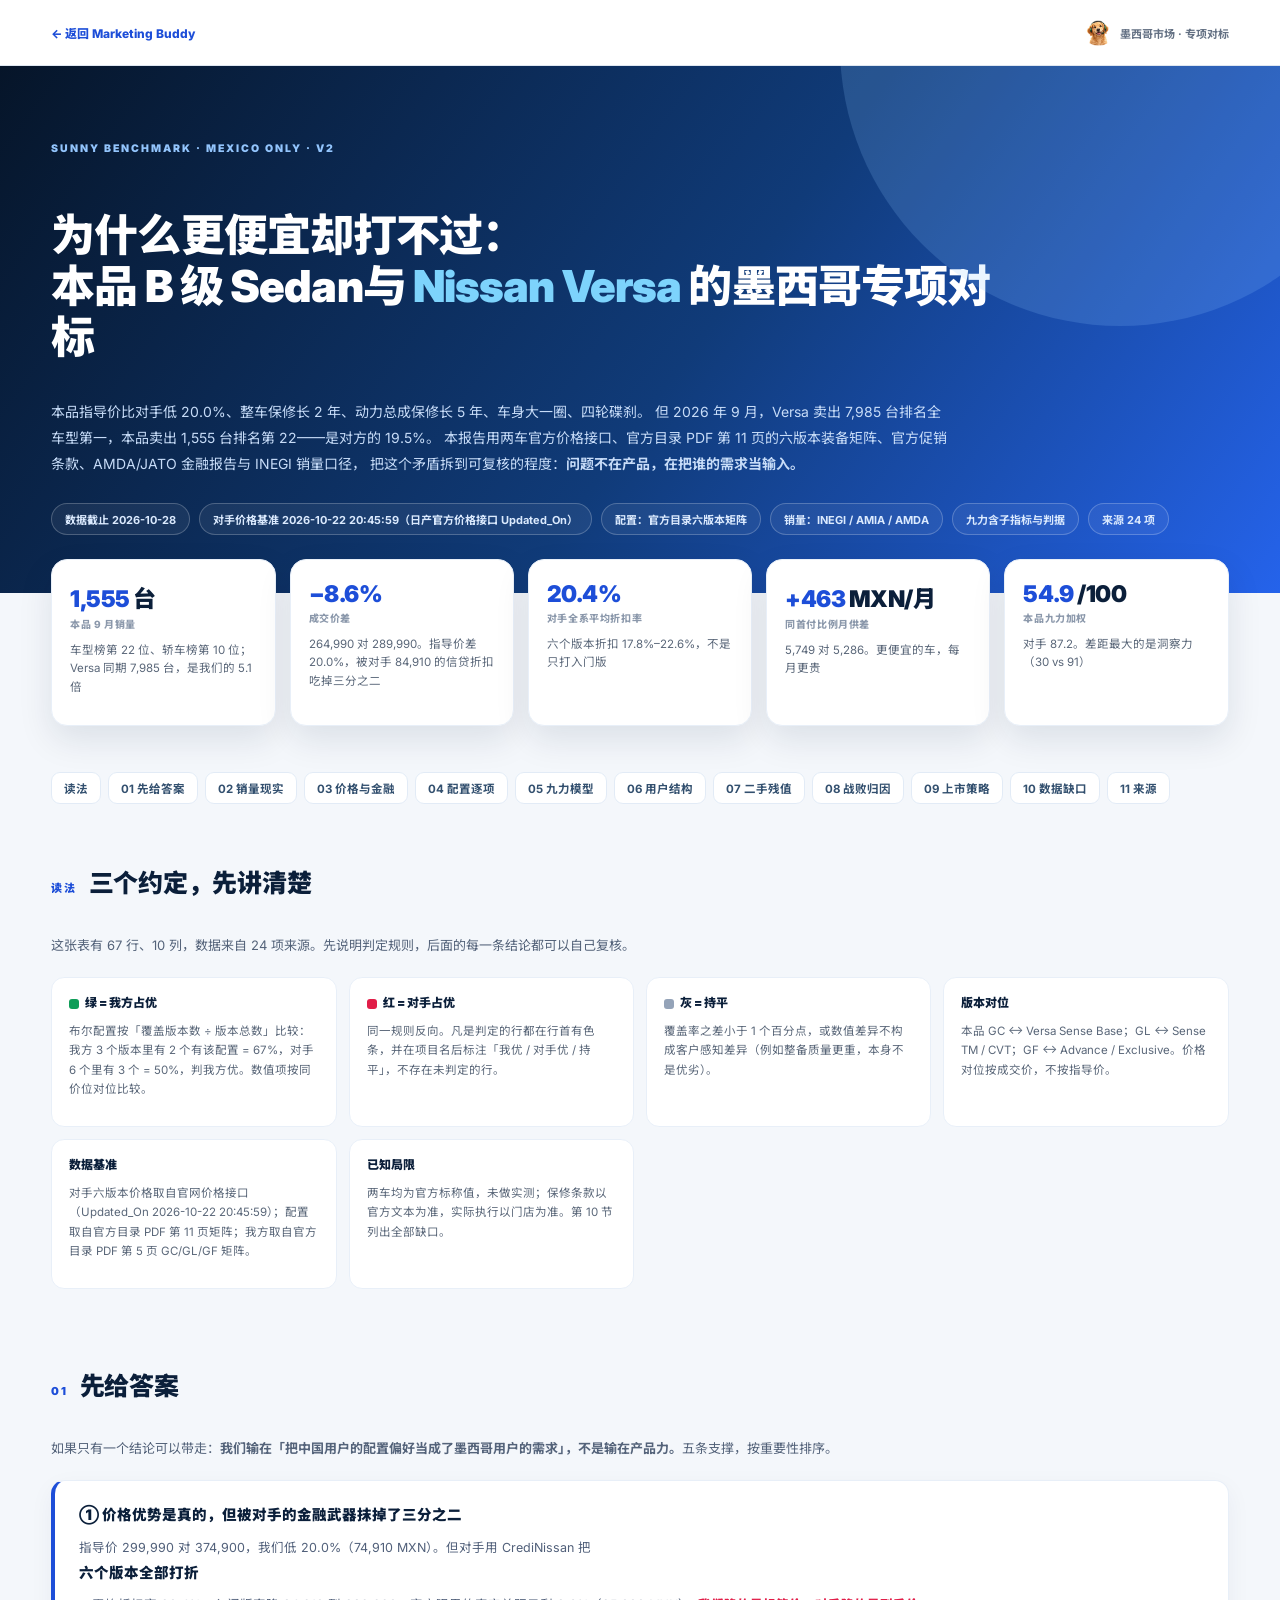
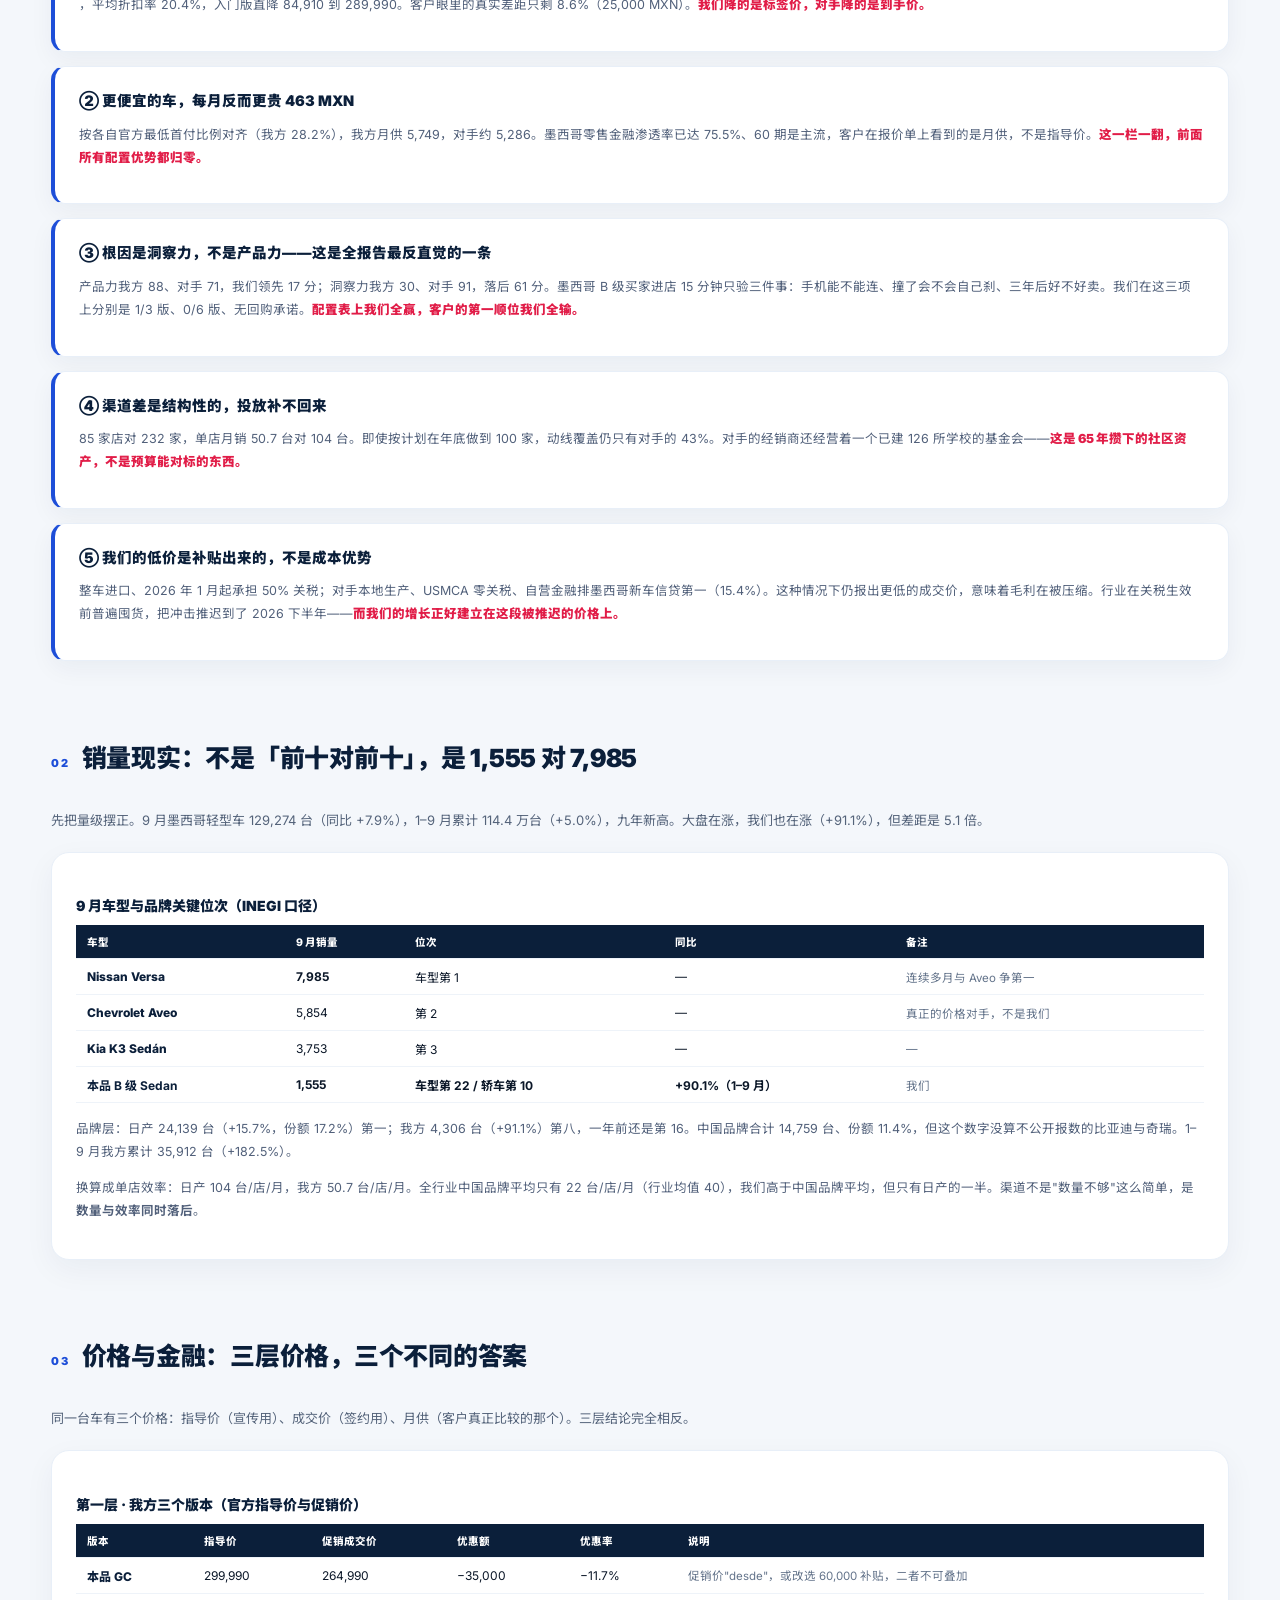
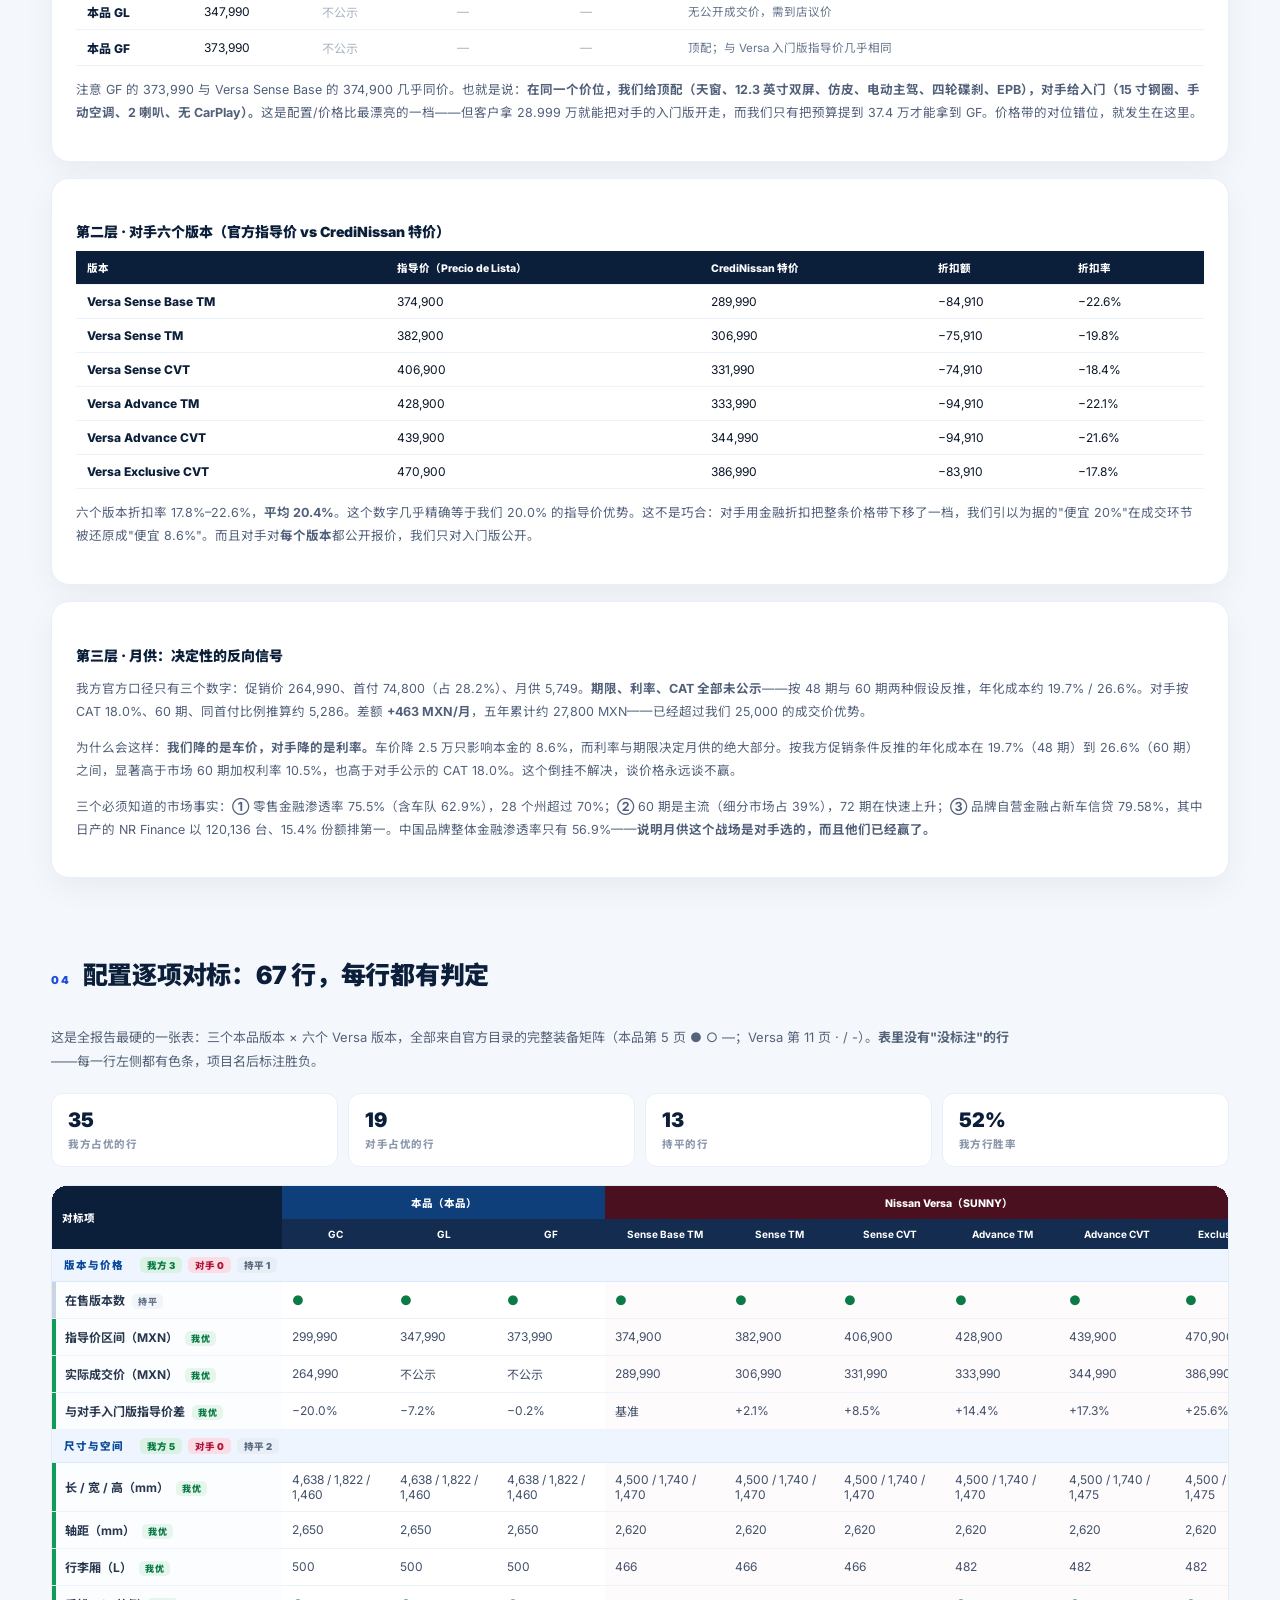
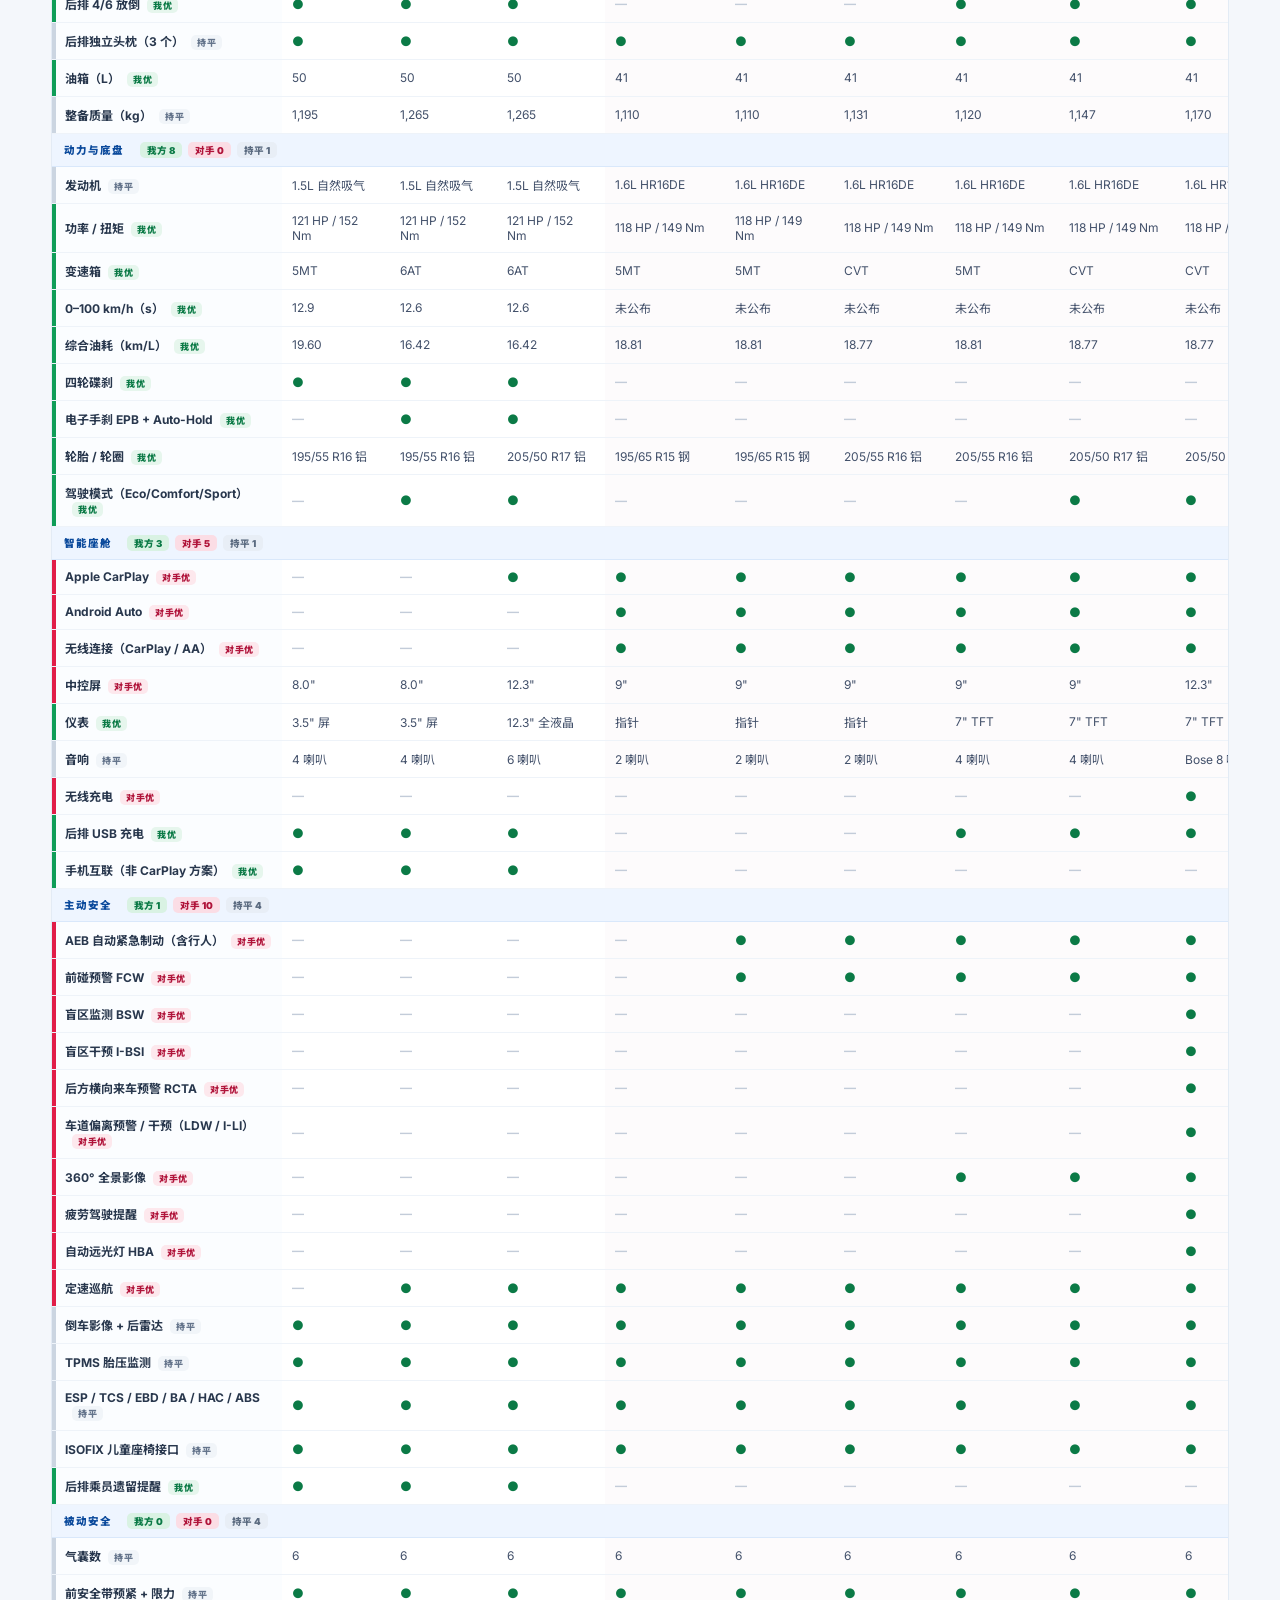
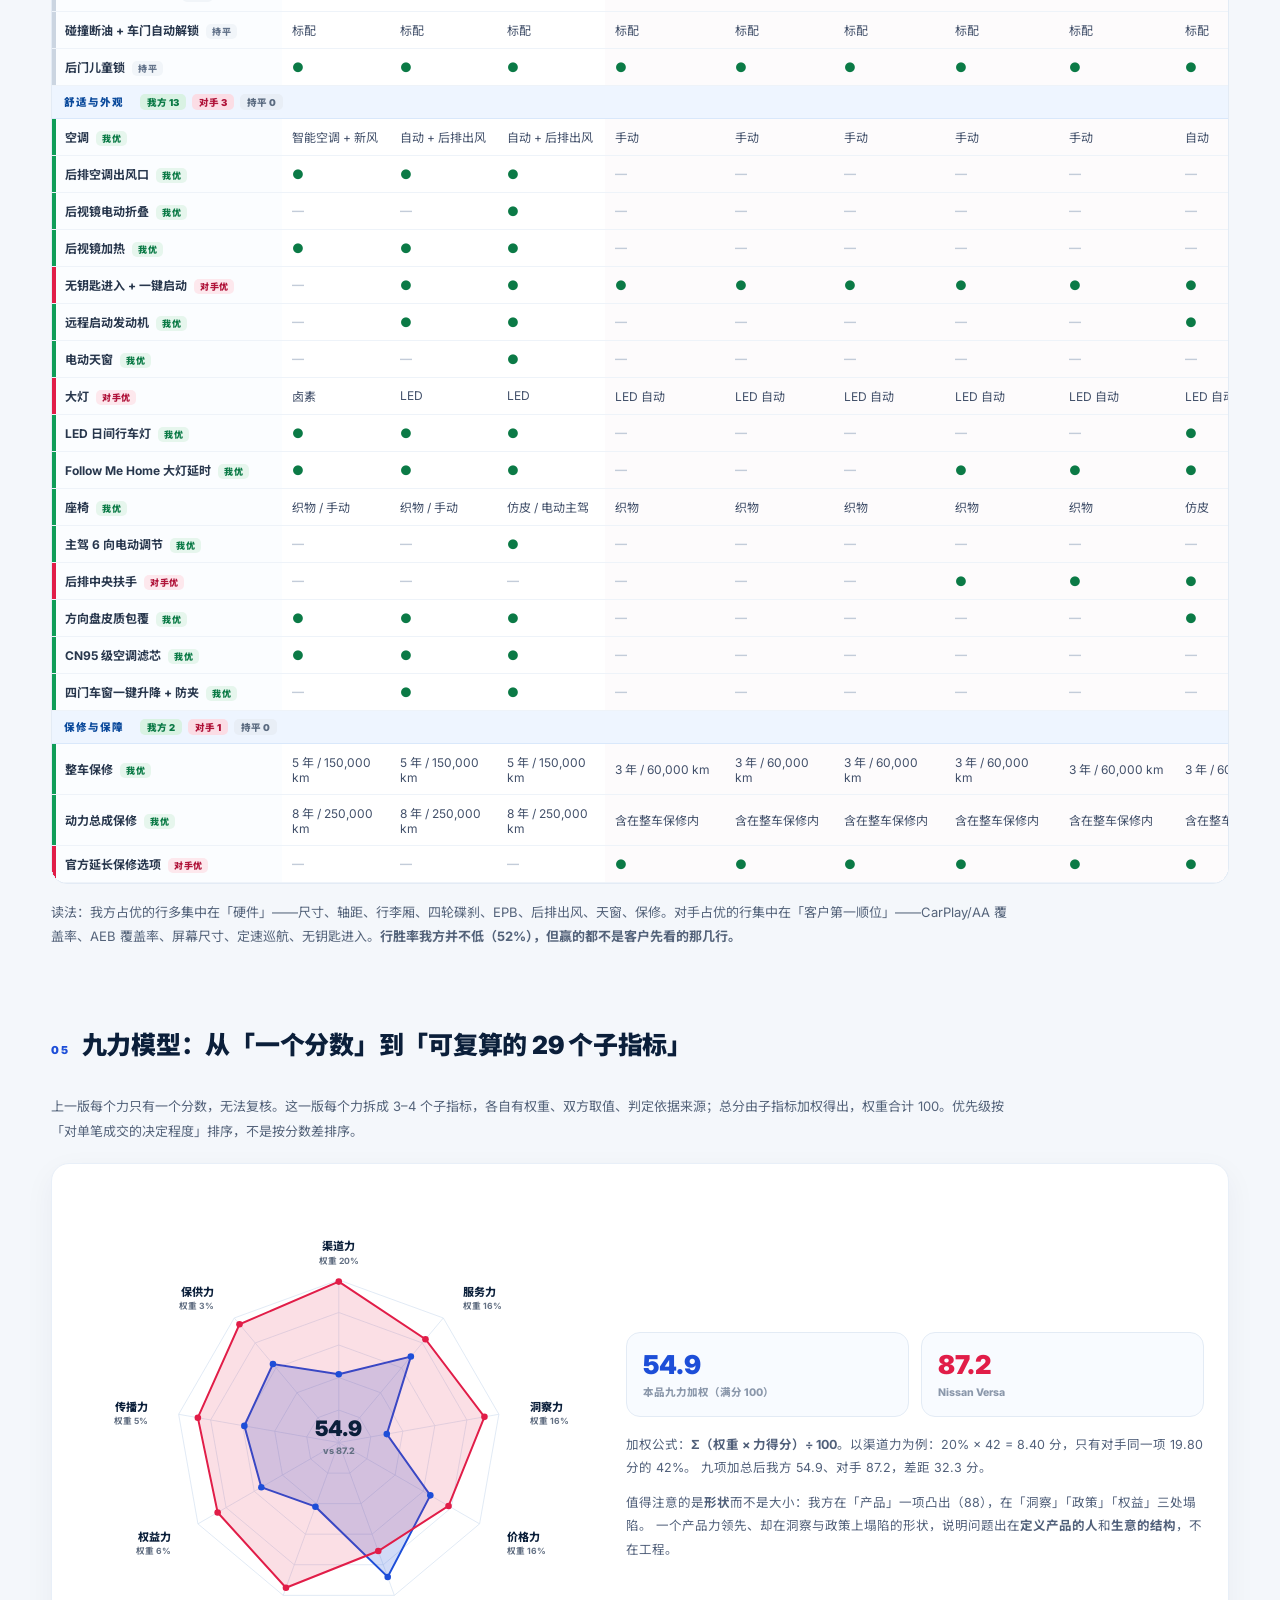
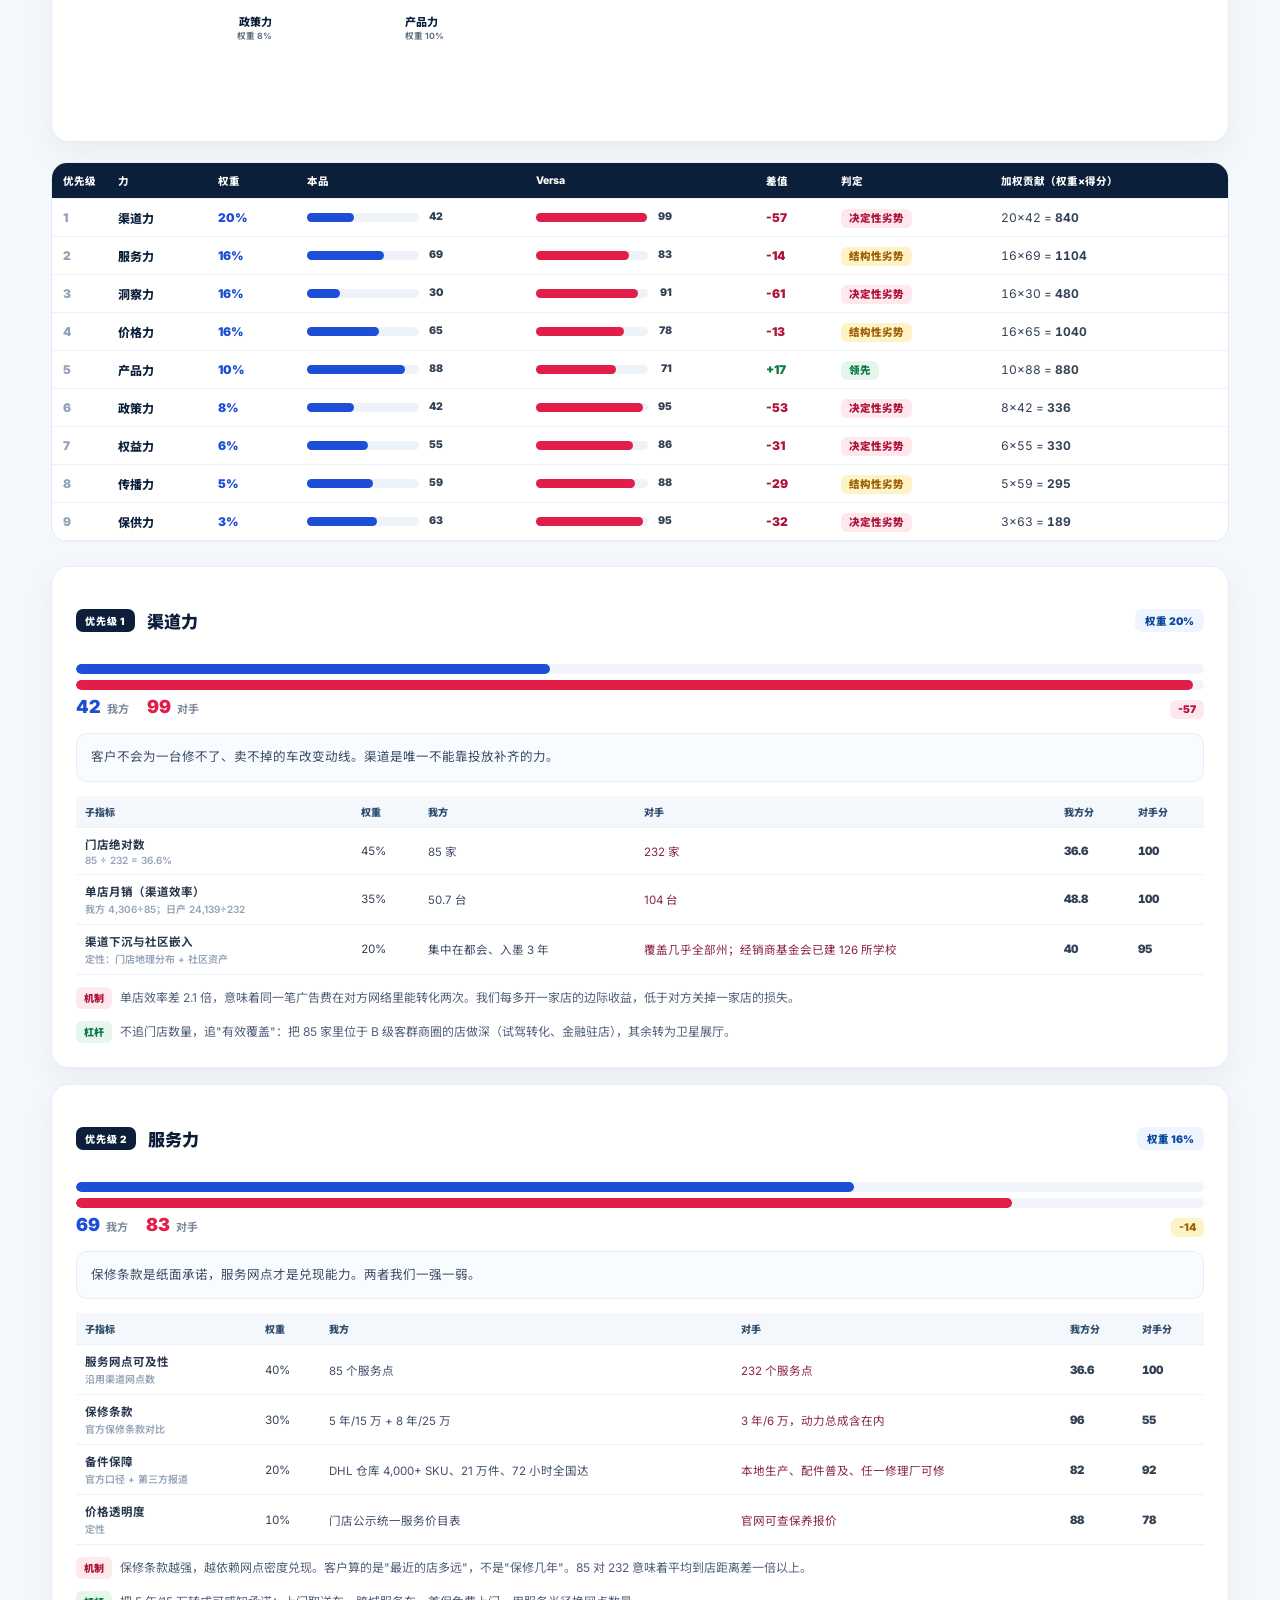
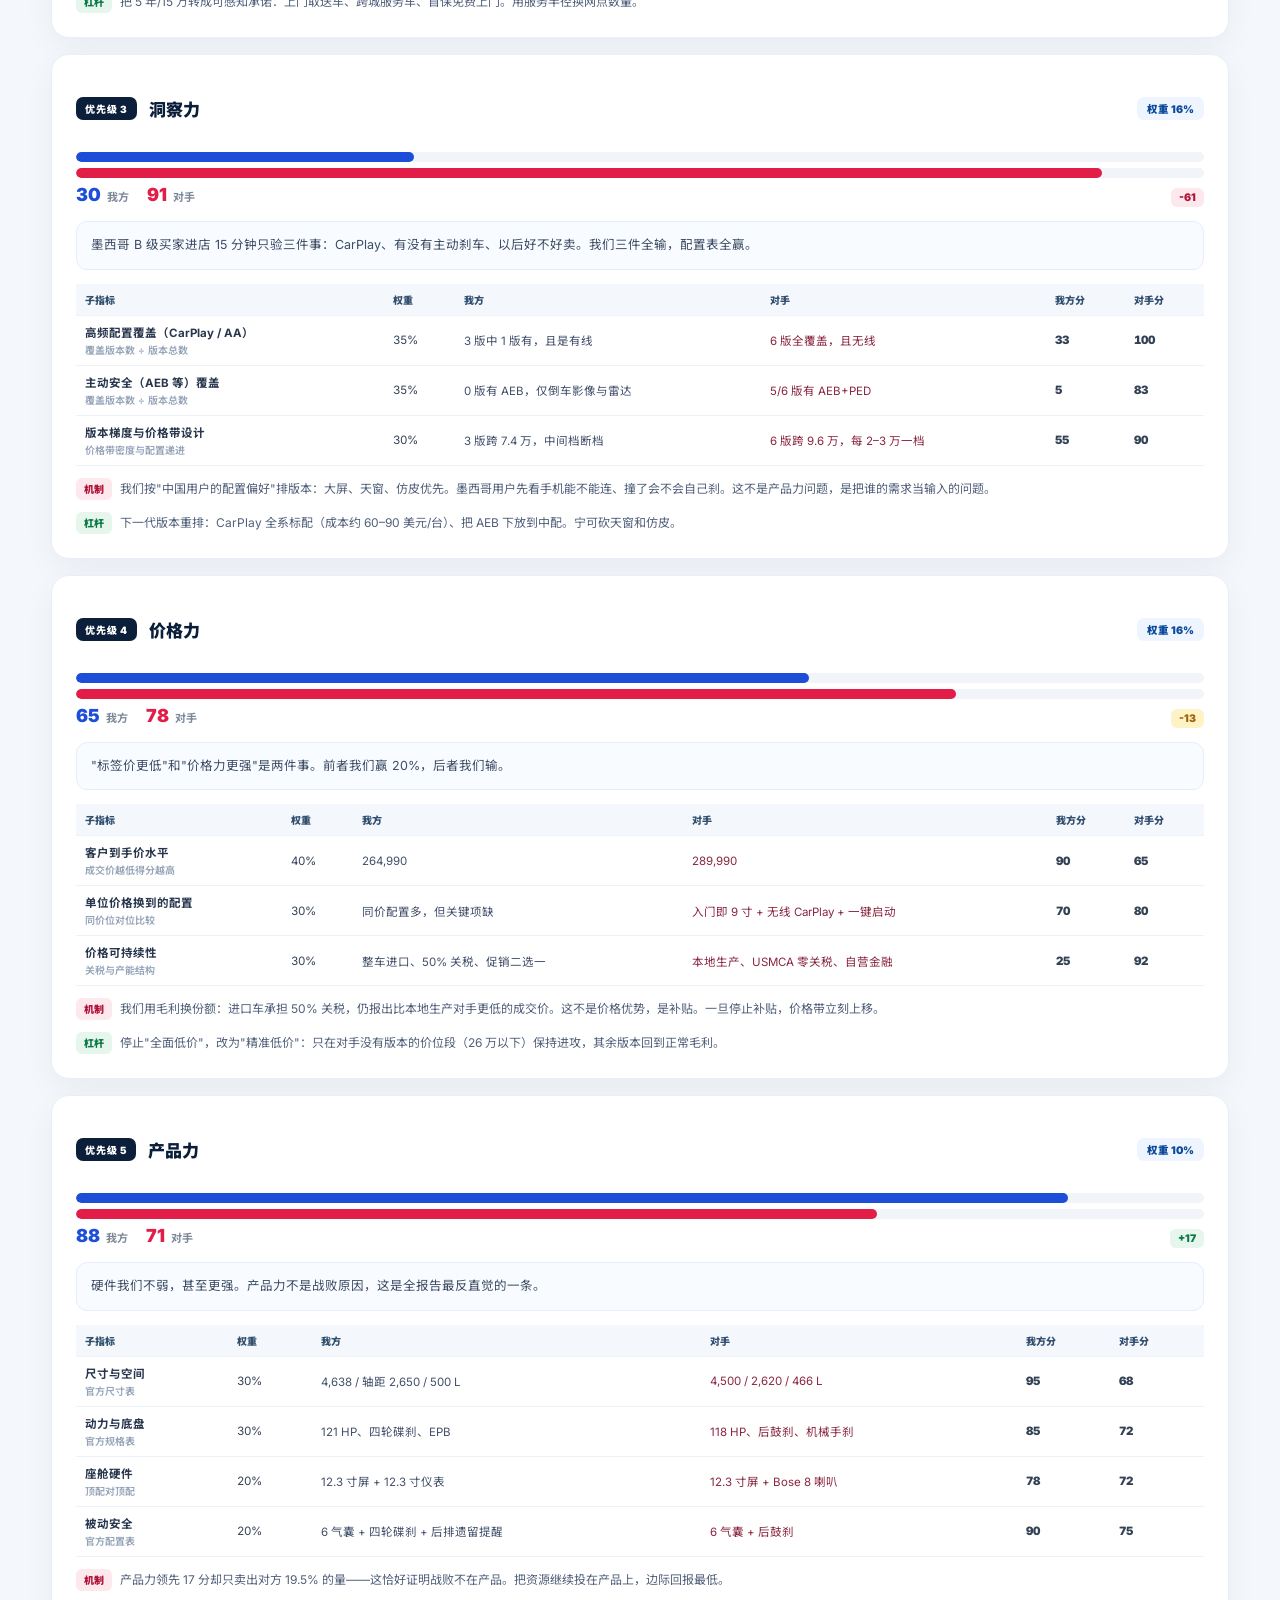
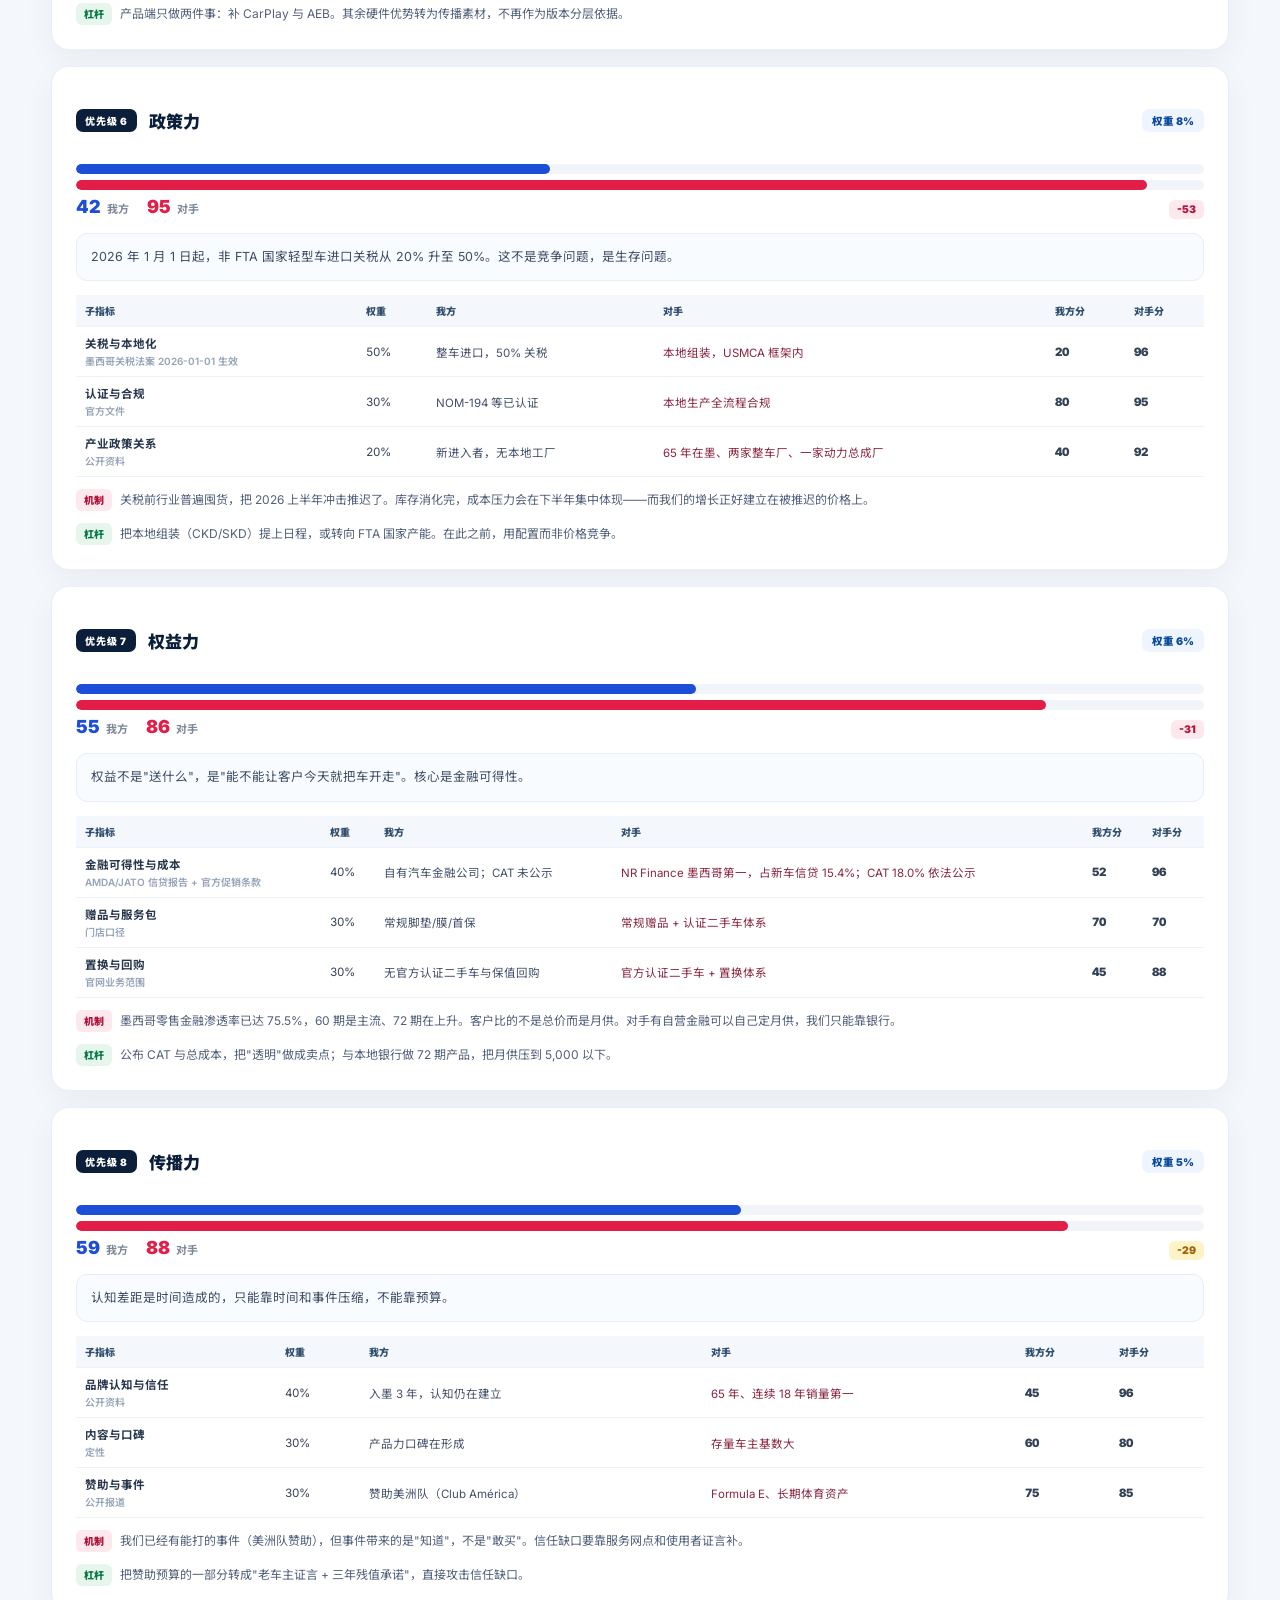
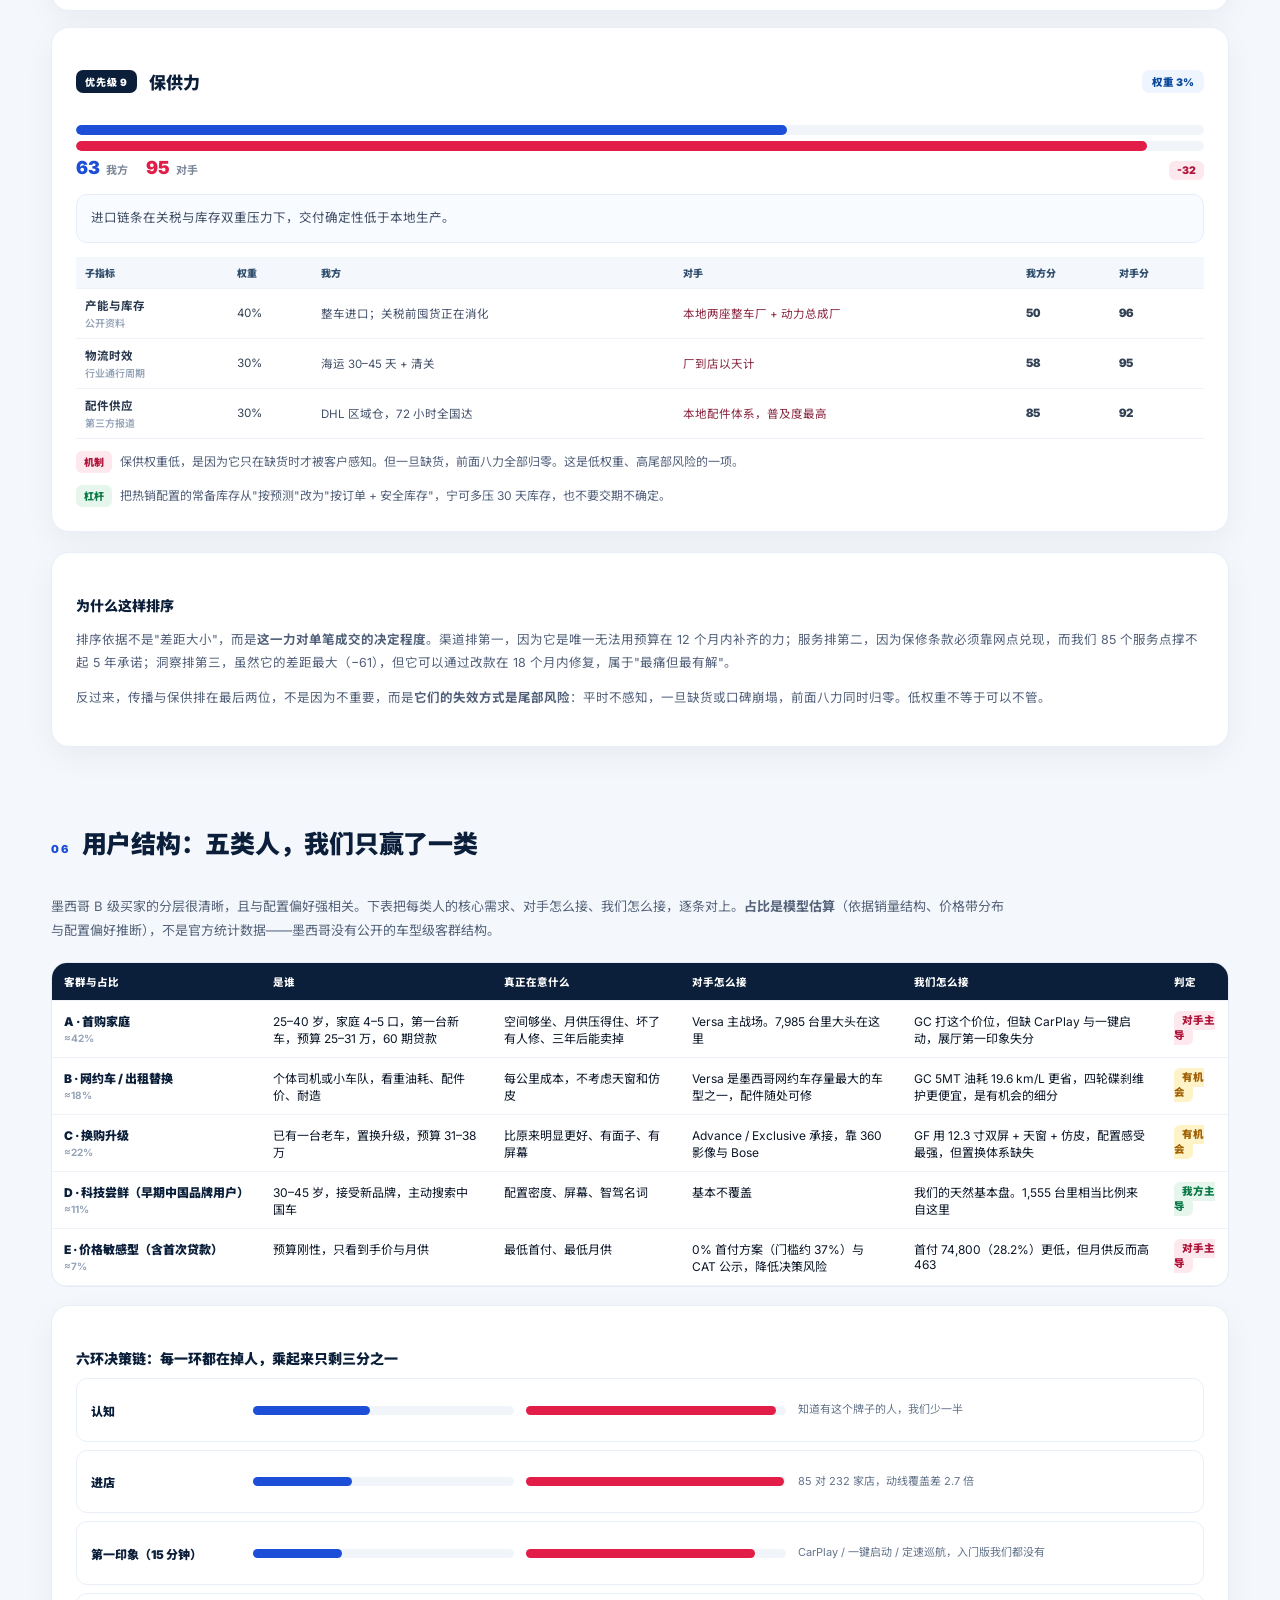
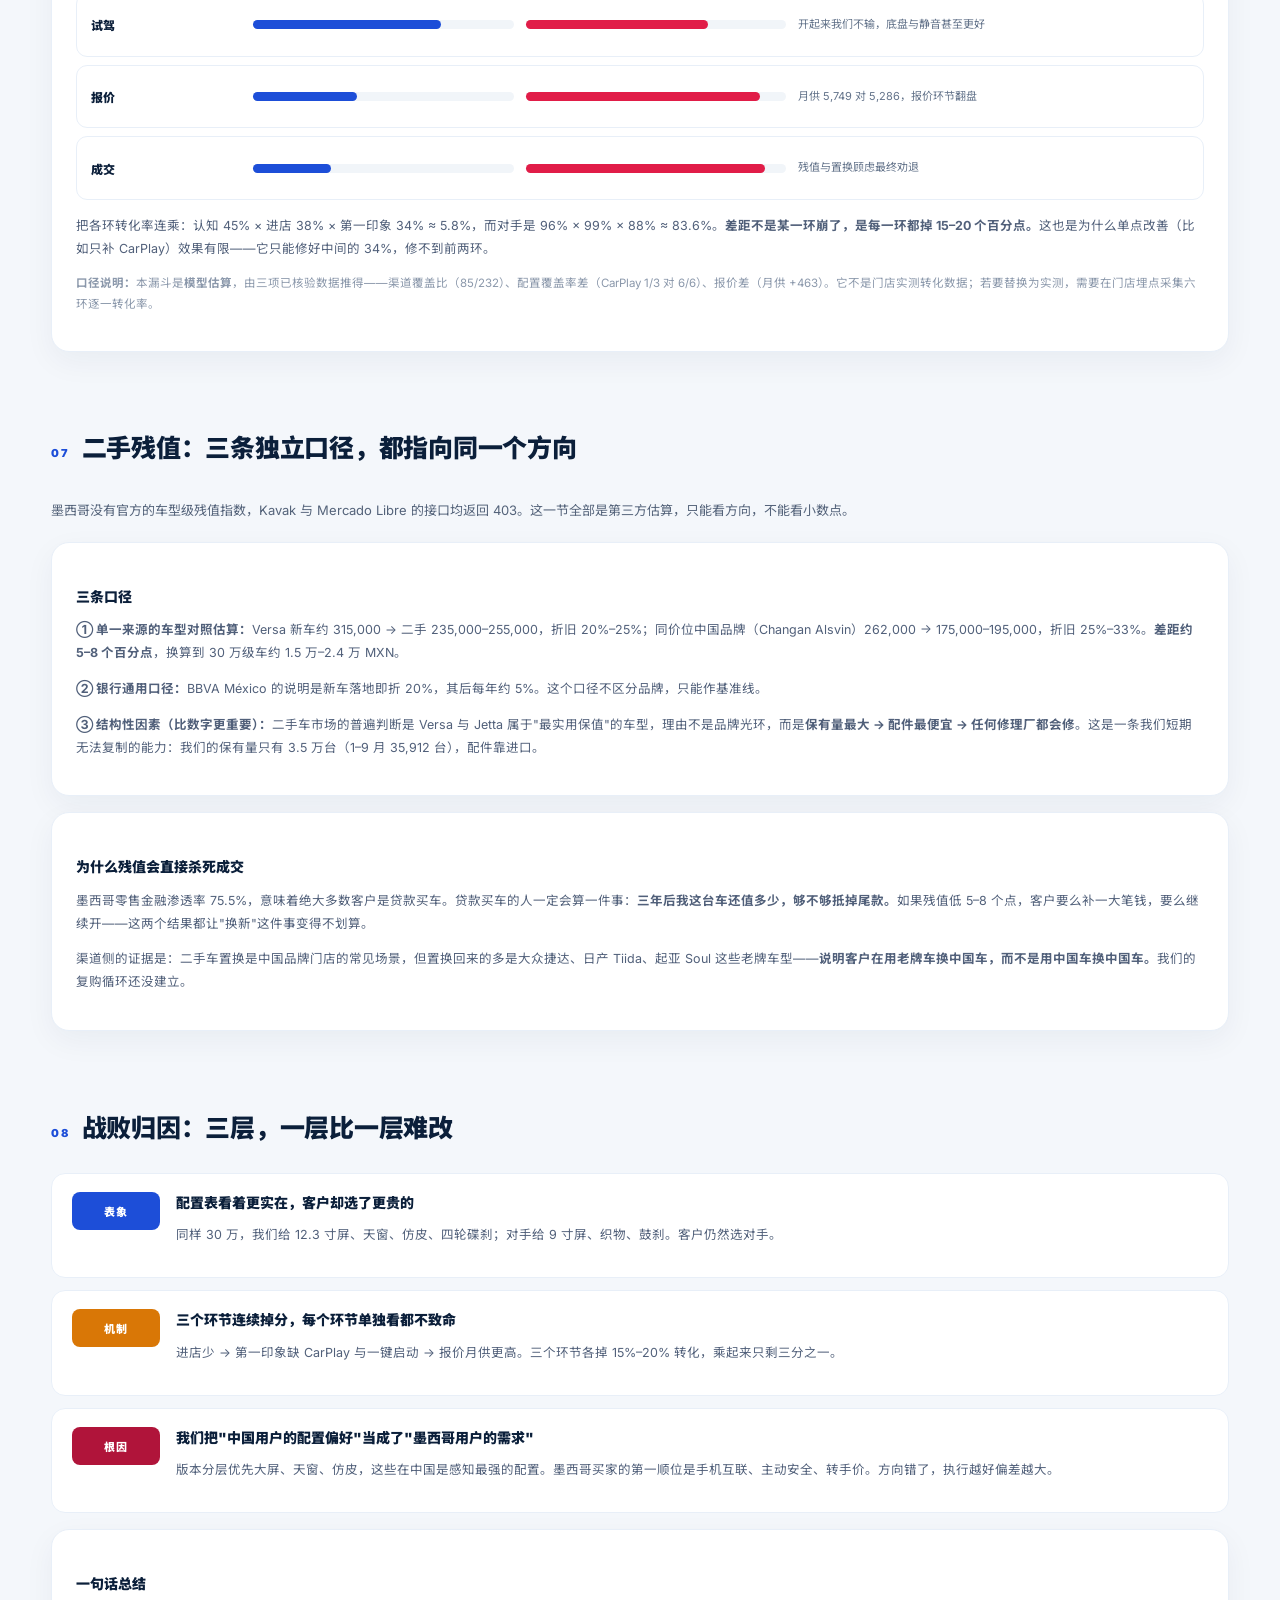
==== commit 105977e5: "fix(report): 公开版销量表脱敏漏项修复 销量对比表「Geely Emgrand」硬编码未走脱敏替换链，公开版残留品牌名。 改为占位符 %%USNAME%%：内部版渲染 Geely Emgr" ====
--- a/reports/sunny-benchmark-mx.html
+++ b/reports/sunny-benchmark-mx.html
@@ -325,7 +325,7 @@
               <tr><th scope="row">Nissan Versa</th><td><b>7,985</b></td><td>车型第 1</td><td>—</td><td class="note-cell">连续多月与 Aveo 争第一</td></tr>
               <tr><th scope="row">Chevrolet Aveo</th><td>5,854</td><td>第 2</td><td>—</td><td class="note-cell">真正的价格对手，不是我们</td></tr>
               <tr><th scope="row">Kia K3 Sedán</th><td>3,753</td><td>第 3</td><td>—</td><td class="note-cell">—</td></tr>
-              <tr><th scope="row"><b>本品 Emgrand</b></th><td><b>1,555</b></td><td><b>车型第 22 / 轿车第 10</b></td><td><b>+90.1%（1–9 月）</b></td><td class="note-cell">我们</td></tr>
+              <tr><th scope="row"><b>本品 B 级 Sedan</b></th><td><b>1,555</b></td><td><b>车型第 22 / 轿车第 10</b></td><td><b>+90.1%（1–9 月）</b></td><td class="note-cell">我们</td></tr>
             </tbody>
           </table>
         </div>
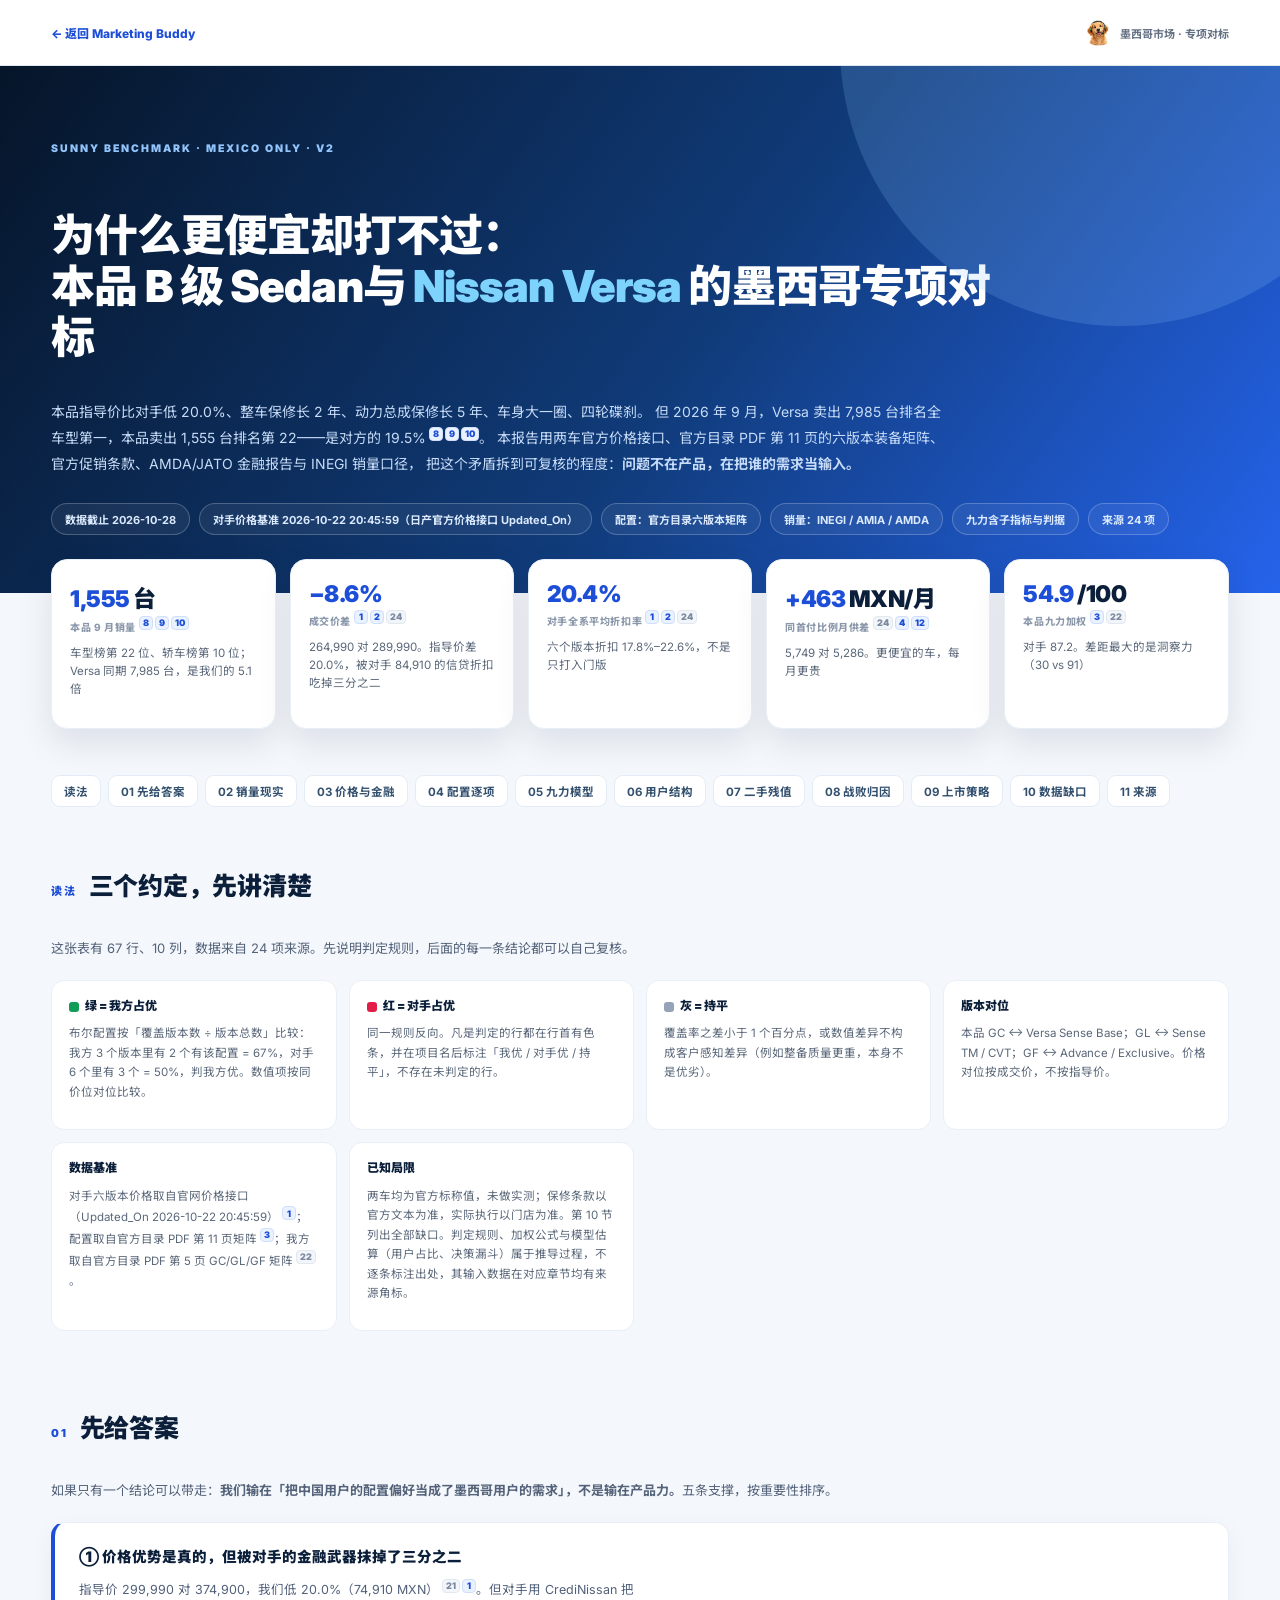
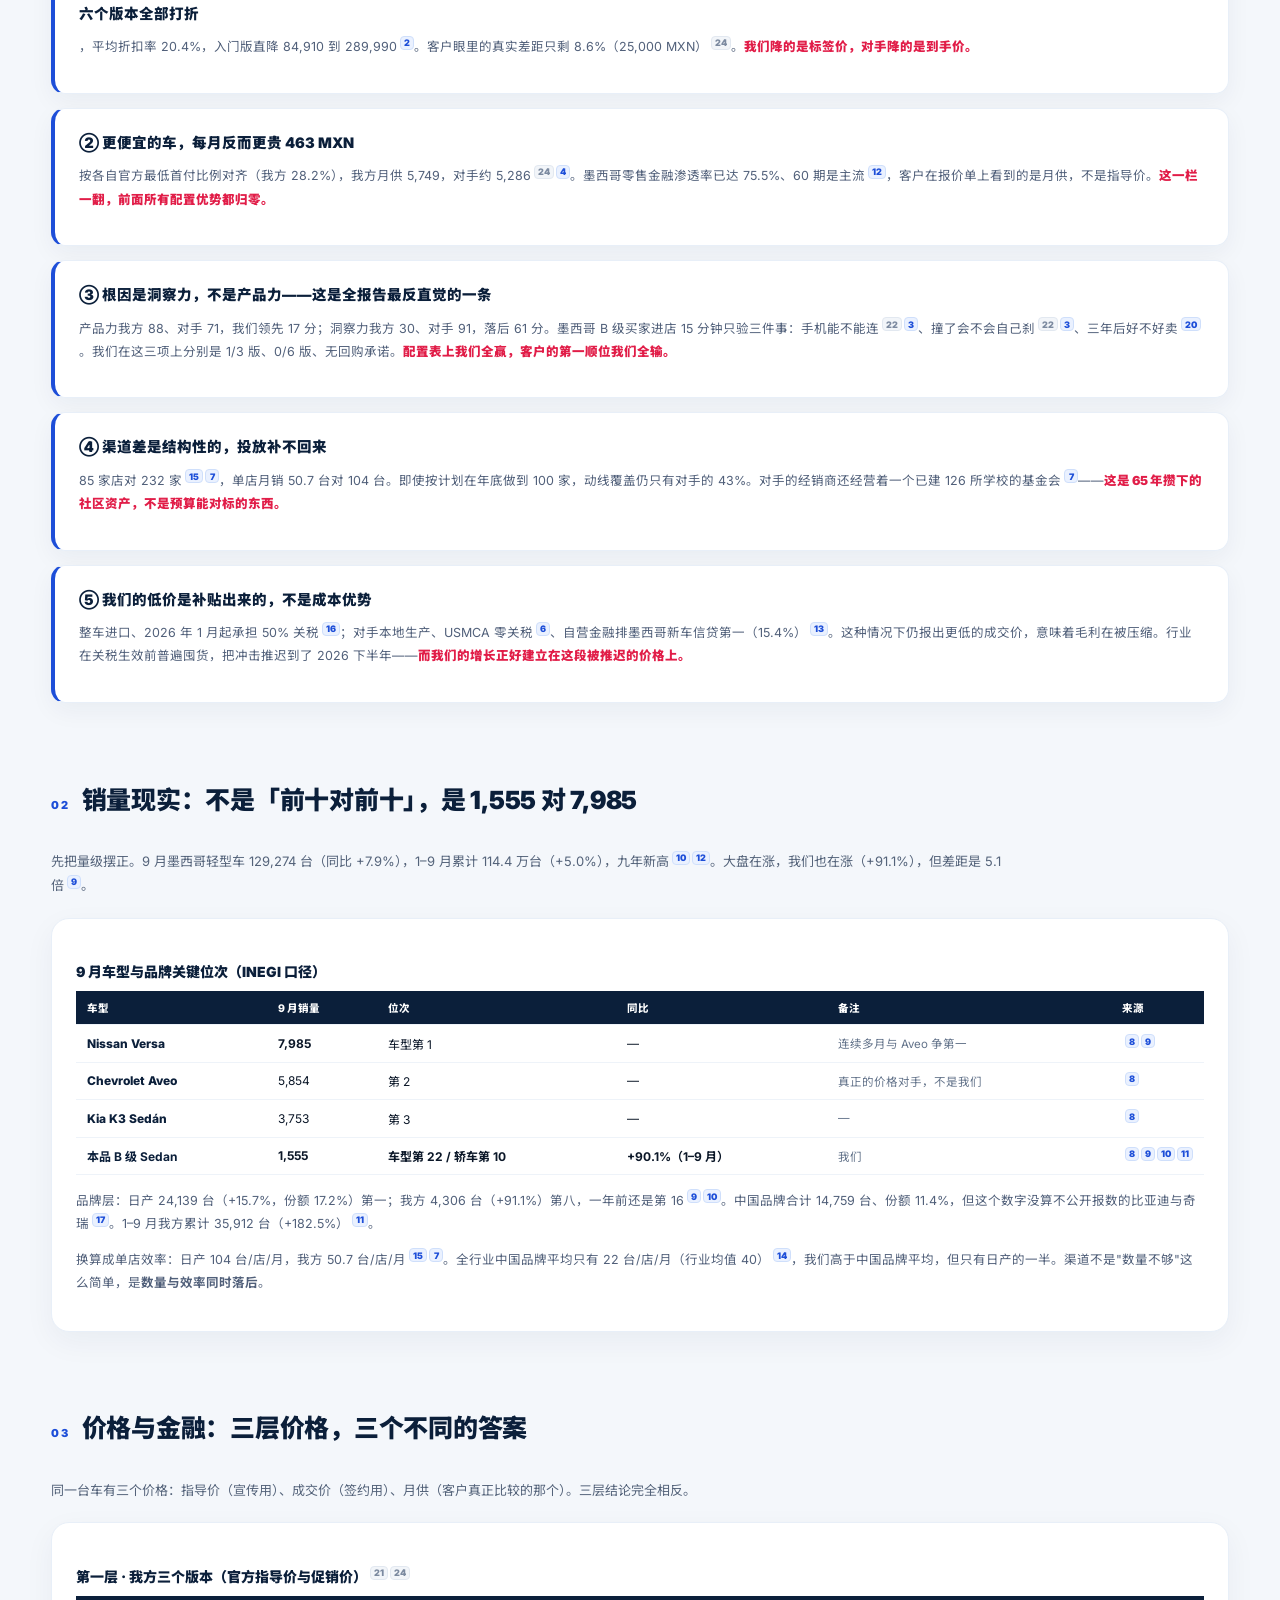
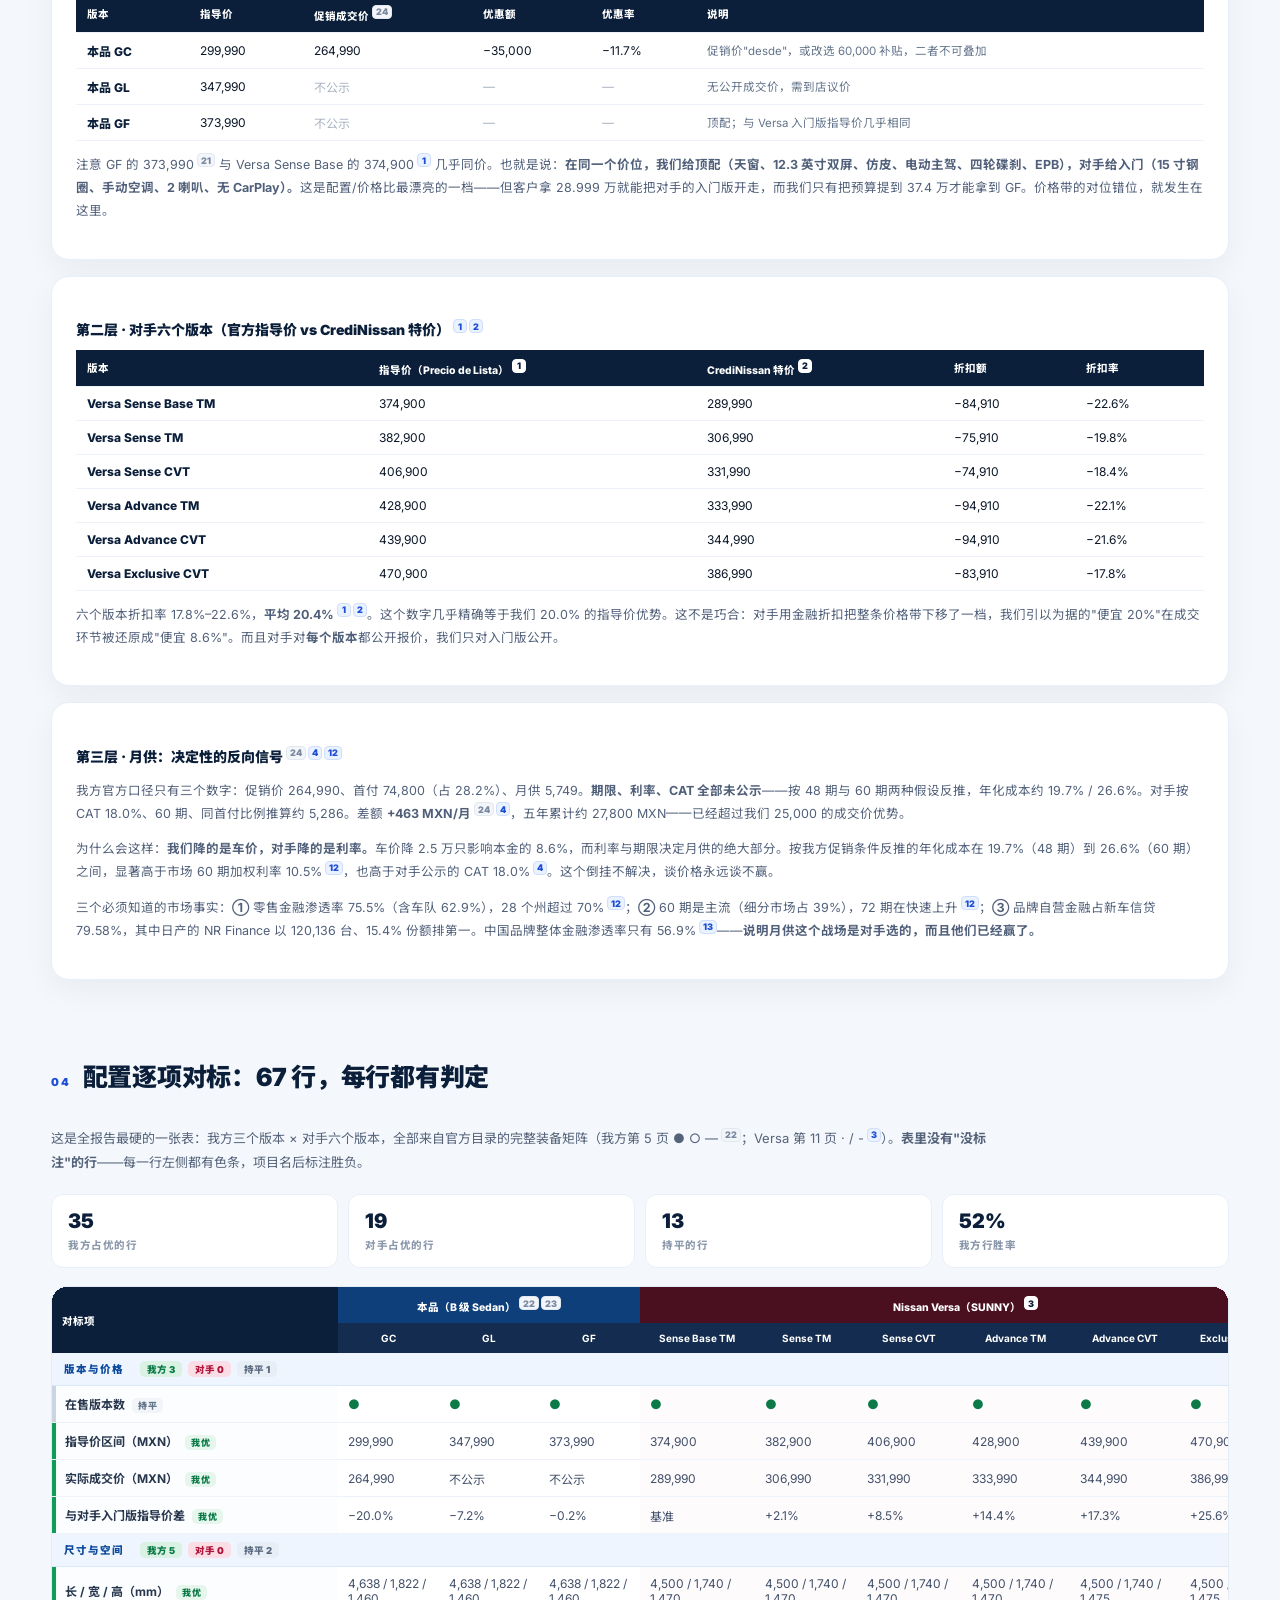
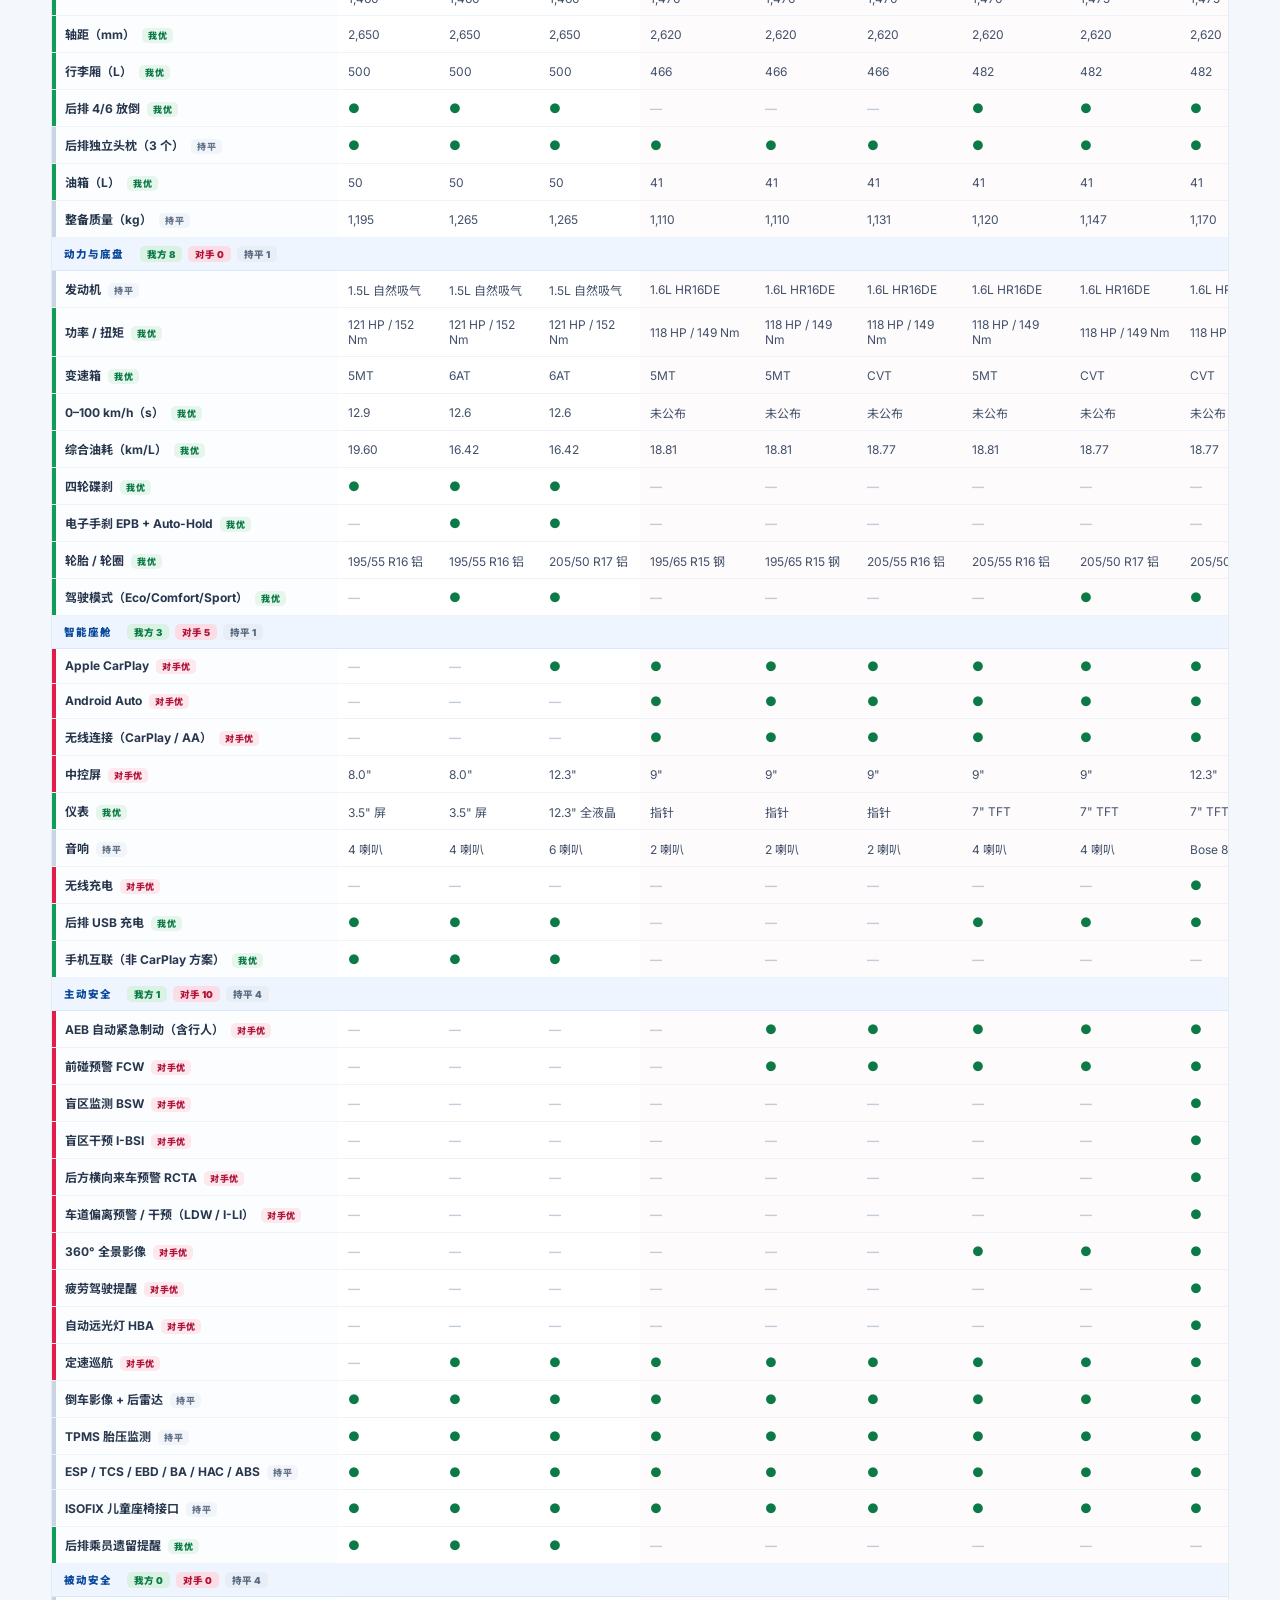
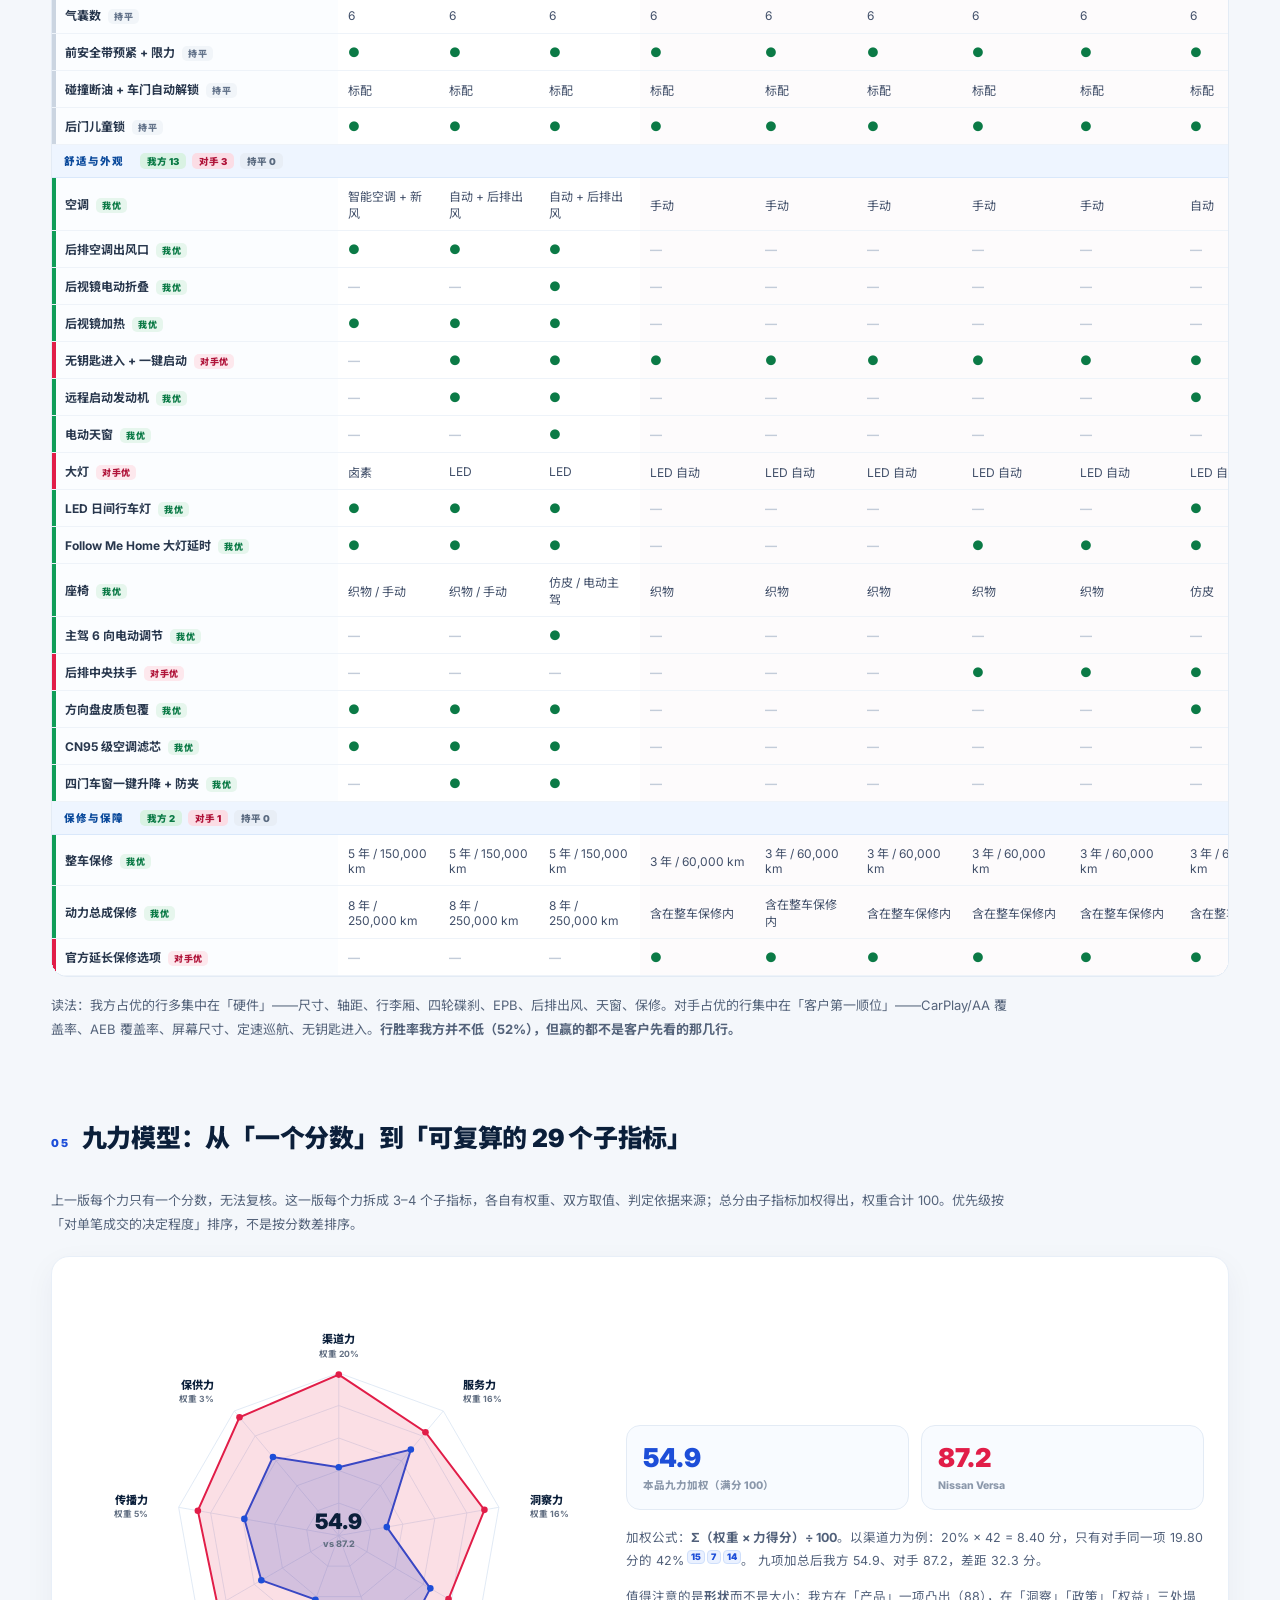
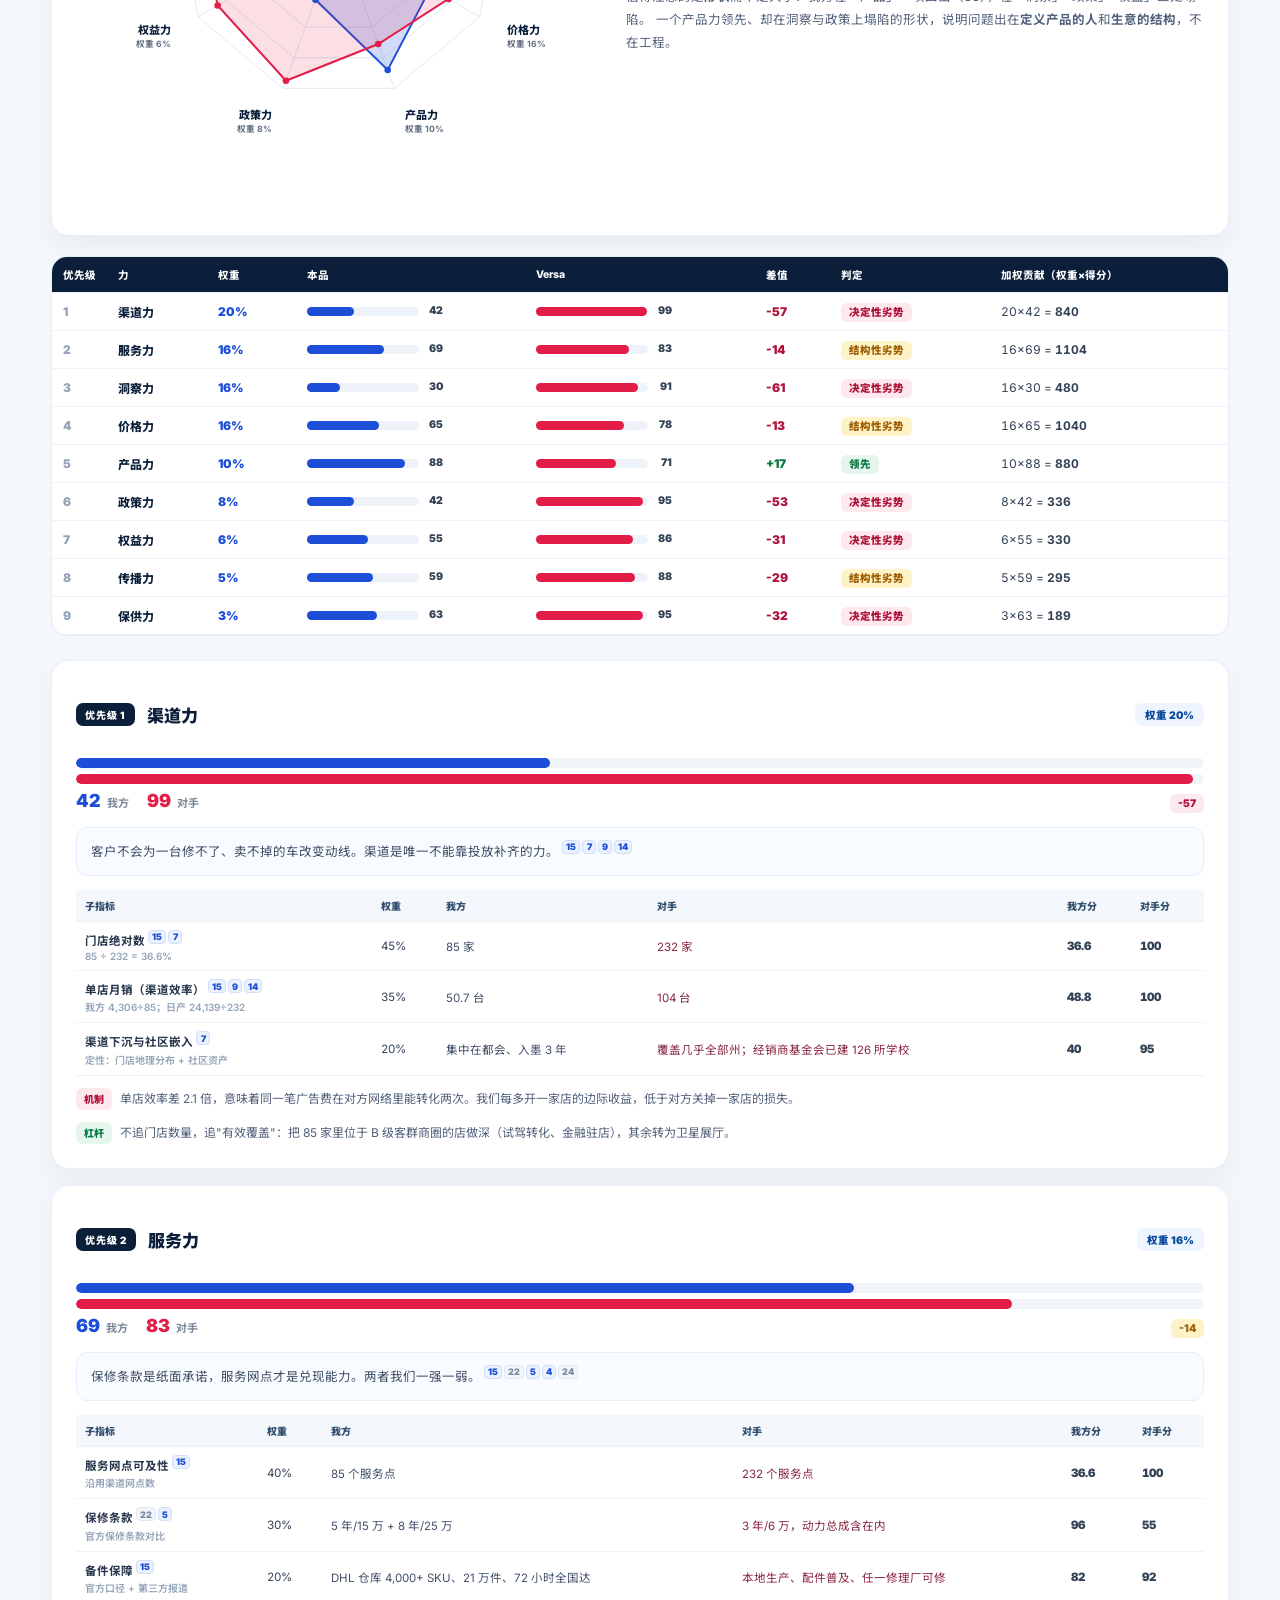
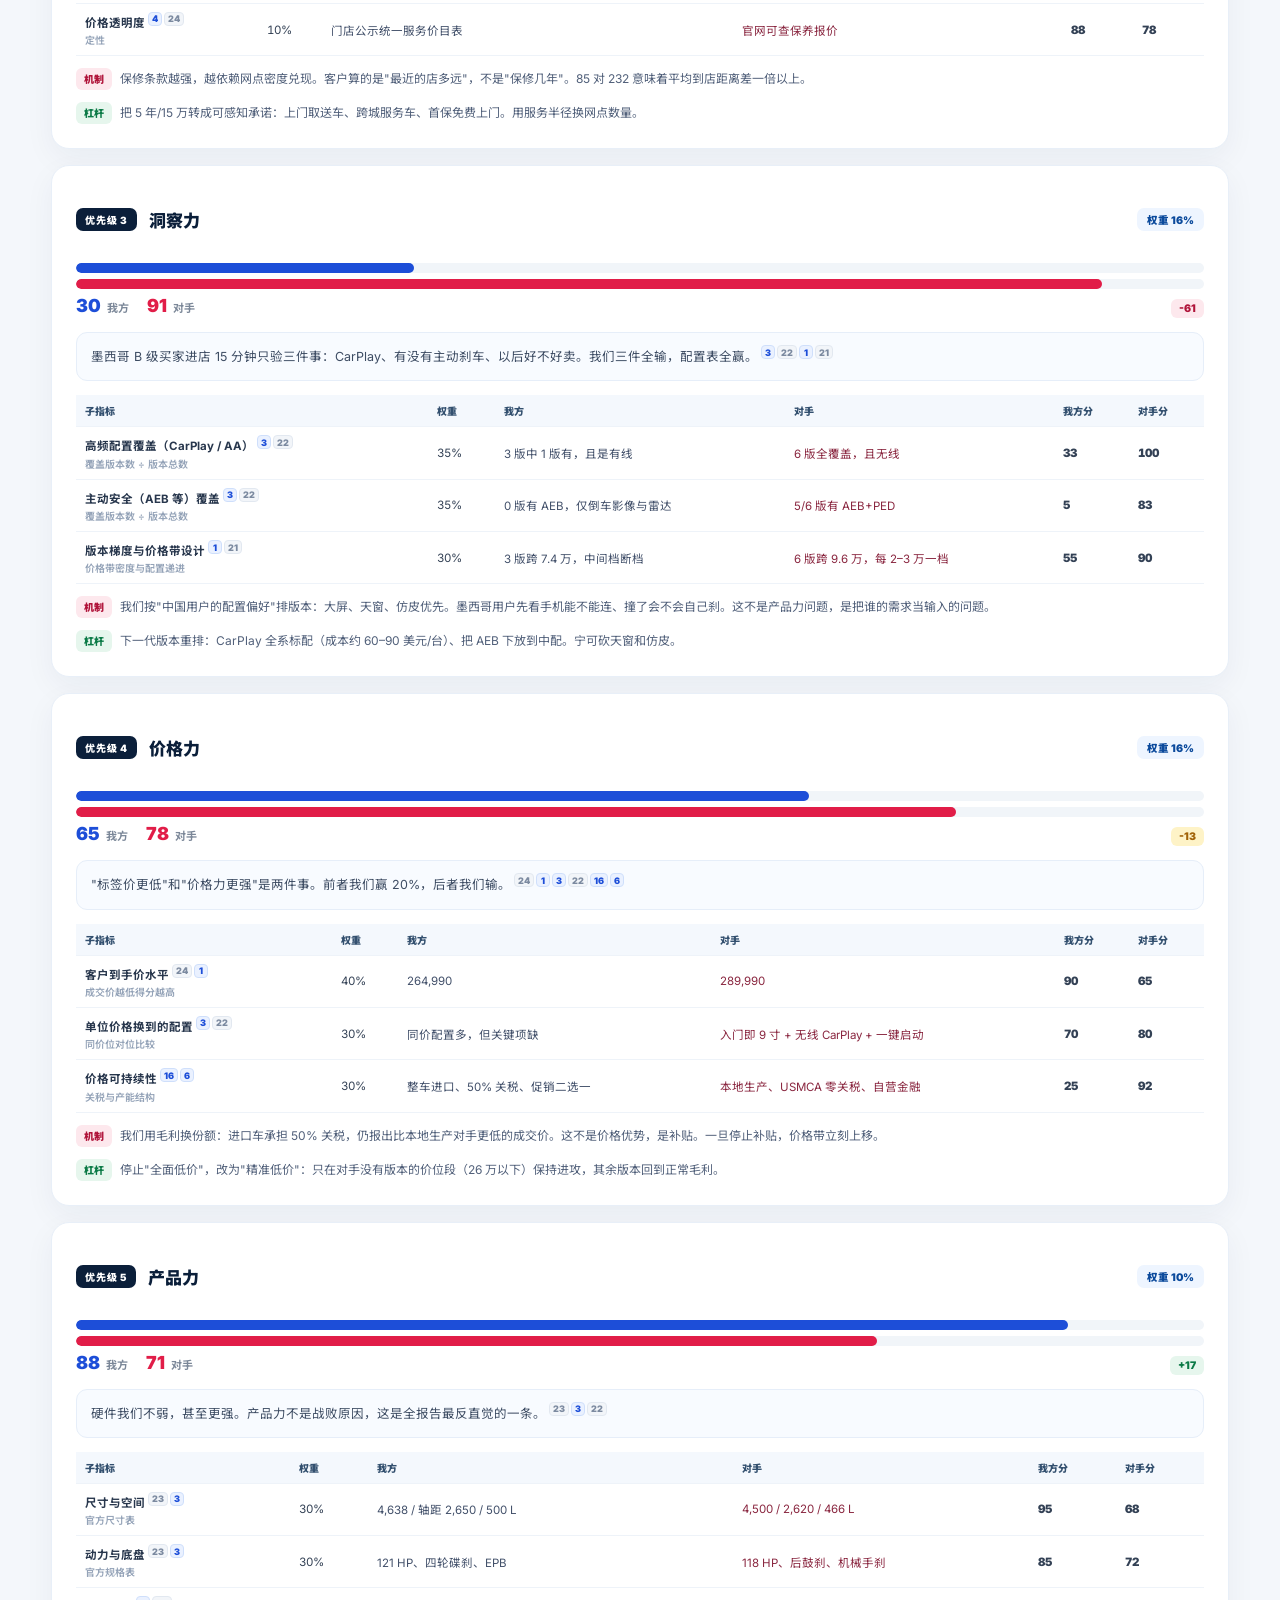
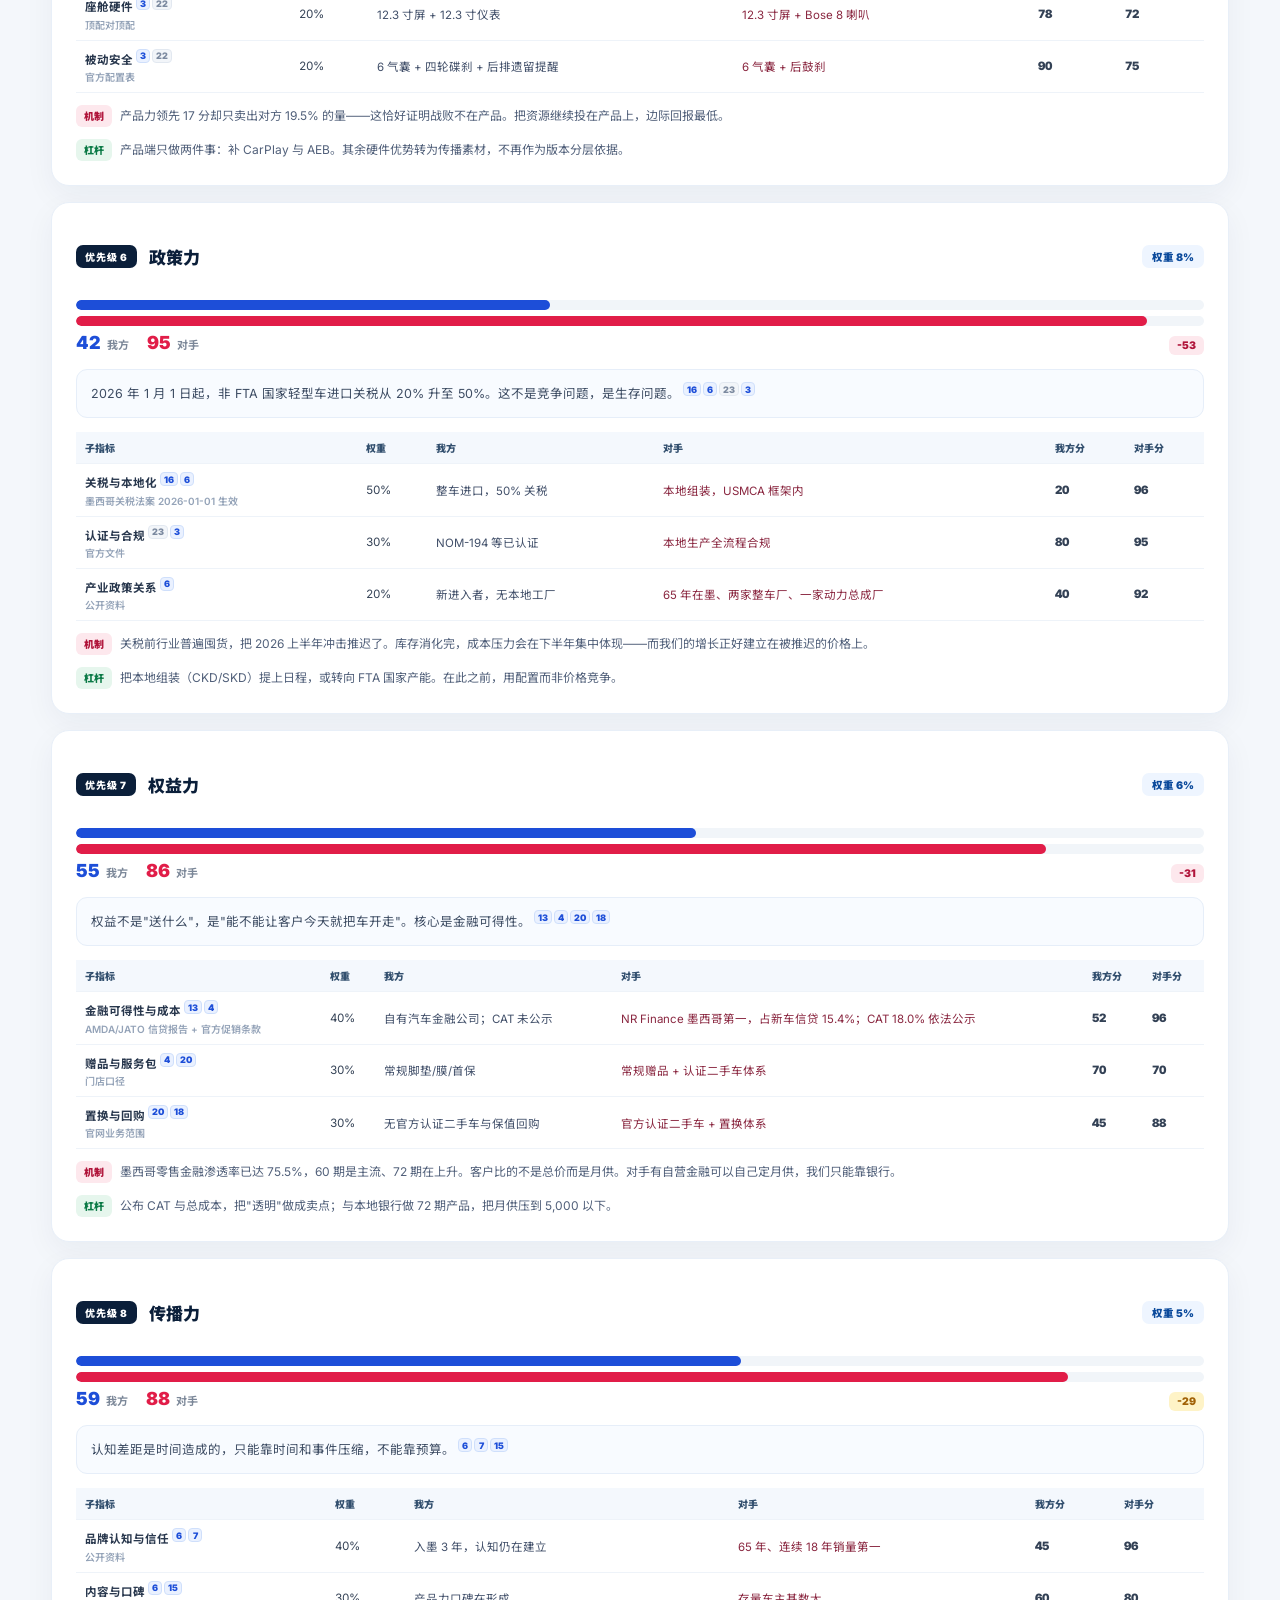
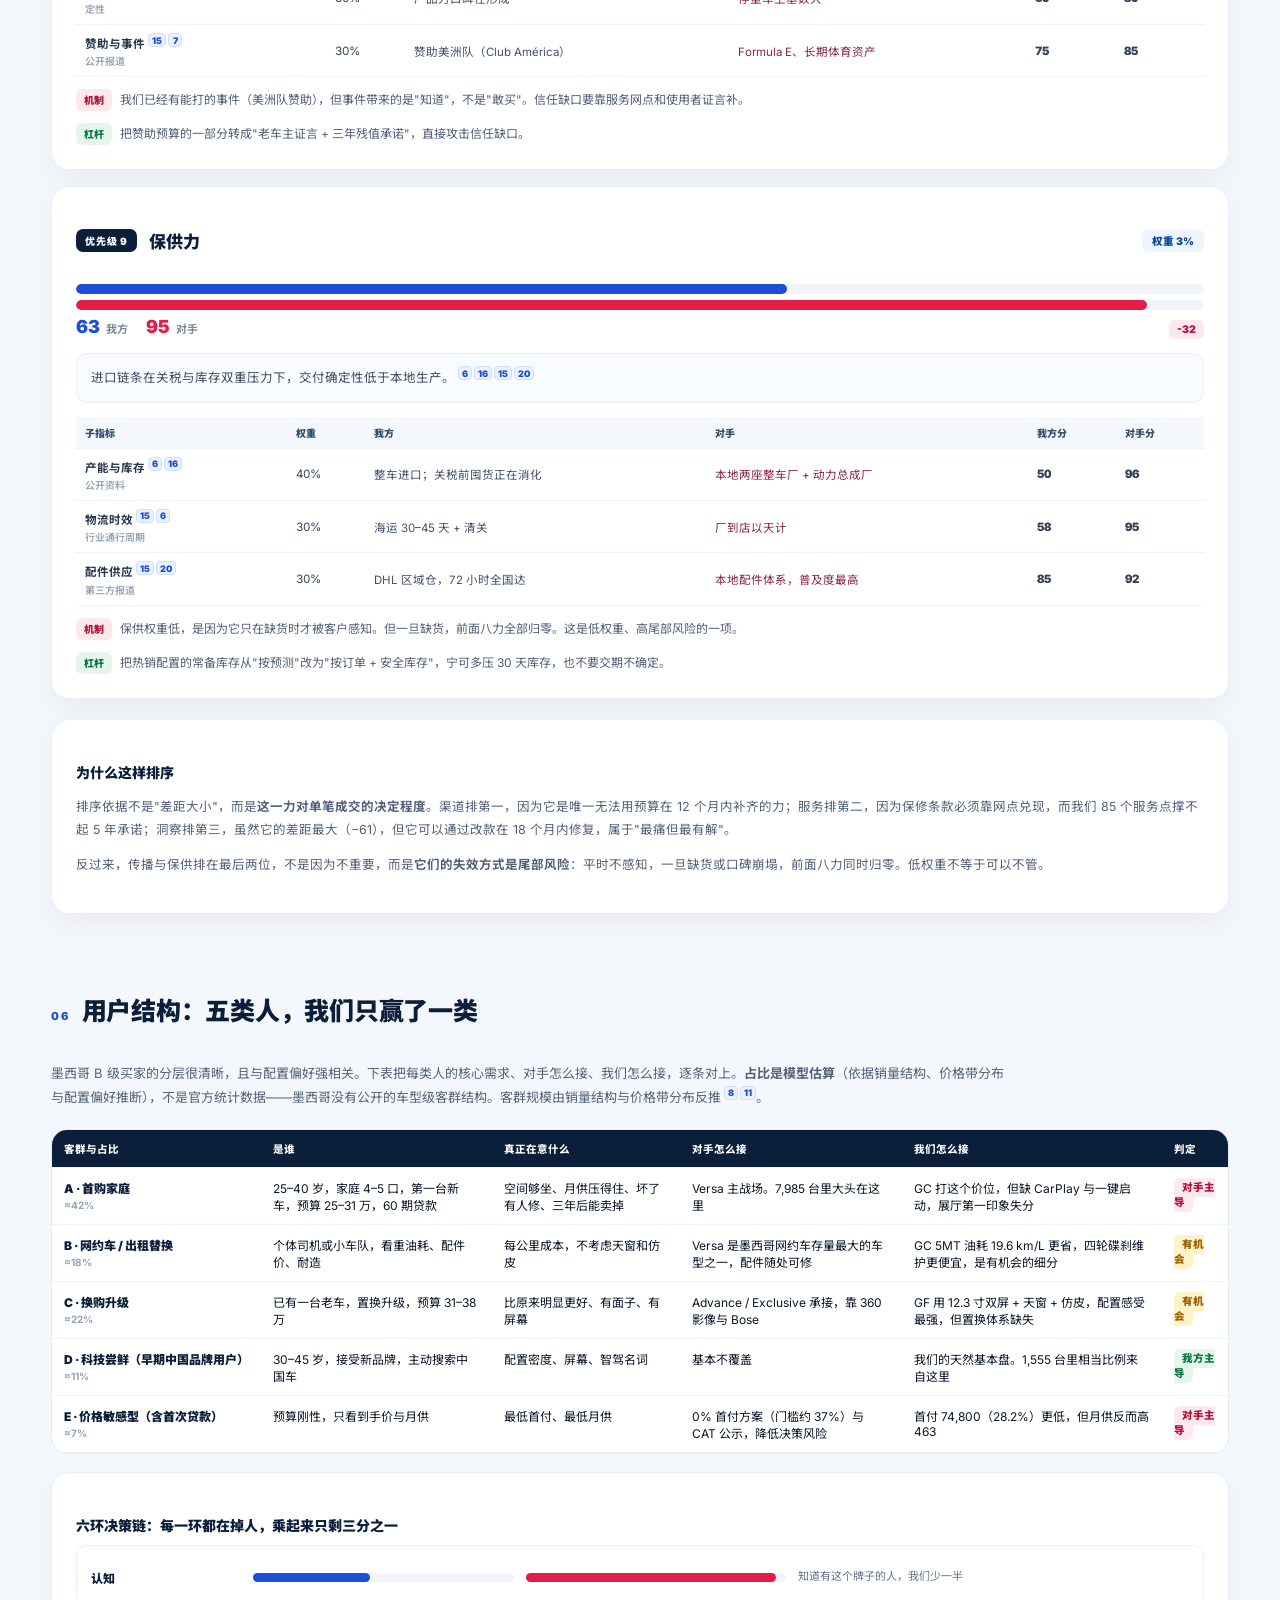
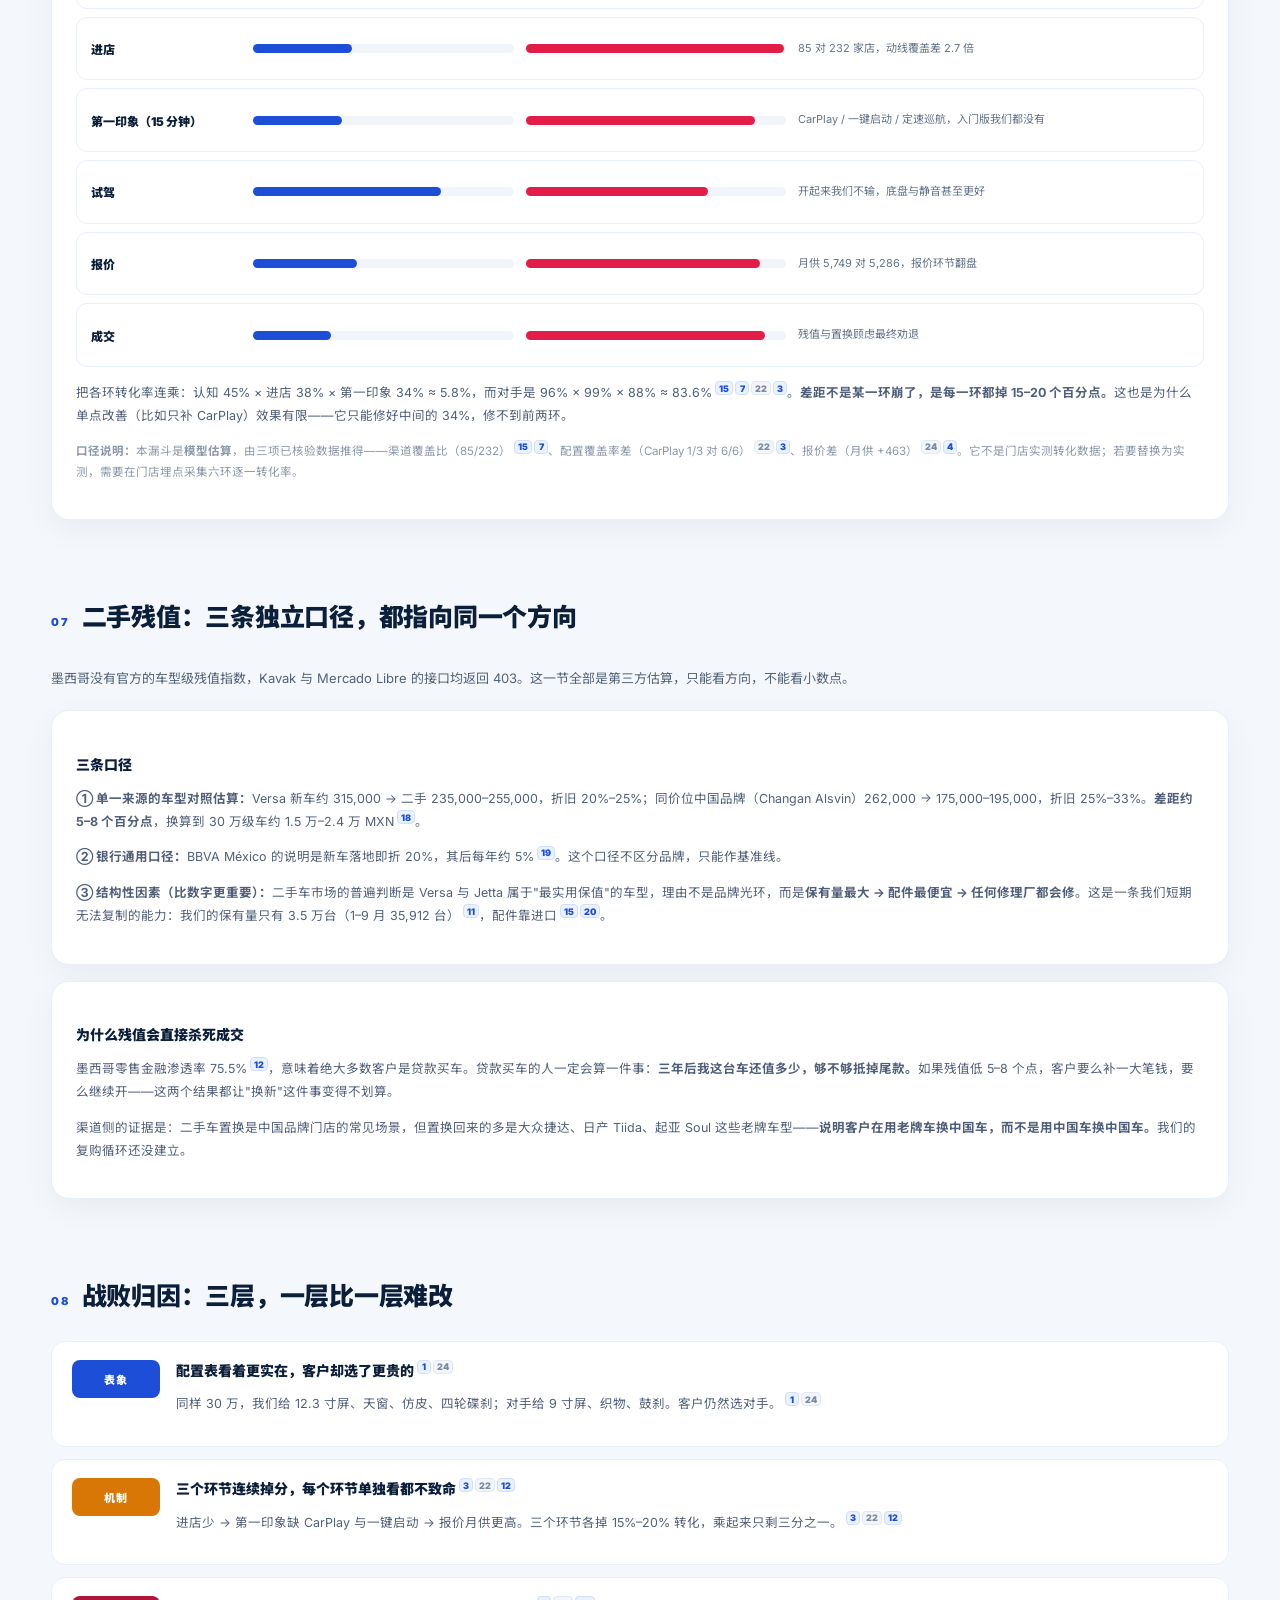
==== commit d13e1492: "feat(report): 正文内联来源角标（235 处），来源清单加引用计数 原先所有出处只堆在第 11 节，正文里的数字无处可点。改为每个数据后跟一个 编号角标，直接外链到原始来源：KPI 卡、结" ====
--- a/reports/sunny-benchmark-mx.html
+++ b/reports/sunny-benchmark-mx.html
@@ -72,7 +72,7 @@
   table.cmp thead th.hu { background:#0f3f7a; text-align:center; }
   table.cmp thead th.hv { background:#4a1020; text-align:center; }
   table.cmp thead th.vh { text-align:center; }
-  table.cmp tbody th { width:230px; min-width:230px; font-weight:700; color:#28374d; background:#fbfdff; position:relative; padding-left:13px; }
+  table.cmp tbody th { width:286px; min-width:286px; font-weight:700; color:#28374d; background:#fbfdff; position:relative; padding-left:13px; }
   table.cmp tbody th::before { content:""; position:absolute; left:0; top:0; bottom:0; width:4px; }
   table.cmp tbody th.rv-us::before { background:#0f9d58; }
   table.cmp tbody th.rv-them::before { background:#e11d48; }
@@ -81,7 +81,7 @@
   table.cmp td.tv { background:#fdfbfc; }
   .yes { color:#0b7a46; font-weight:900; font-size:13px; }
   .no { color:#c3ccd9; font-weight:700; }
-  .mk { display:inline-block; margin-left:7px; padding:1px 6px; border-radius:5px; font-style:normal; font-size:9px; font-weight:900; letter-spacing:.04em; }
+  .mk { display:inline-block; margin-left:7px; padding:1px 6px; border-radius:5px; font-style:normal; font-size:9px; font-weight:900; letter-spacing:.04em; white-space:nowrap; }
   .mk-us { background:#e6f6ed; color:#0b7a46; }
   .mk-them { background:#fde8ed; color:#b0143a; }
   .mk-tie { background:#f1f5f9; color:#64748b; }
@@ -199,8 +199,16 @@
   .lv-m { color:#a16207; font-weight:900; }
   .lv-l { color:#0b7a46; font-weight:900; }
 
+  table.pricet td.srccell { white-space:nowrap; width:1%; }
+  .refs { display:inline-flex; gap:2px; margin-left:3px; vertical-align:super; letter-spacing:normal; text-transform:none; }
+  table.pricet thead a.ref, table.cmp thead a.ref, table.ftbl thead a.ref { background:#fff; border-color:#fff; color:#0b1f3a; }
+  a.ref { display:inline-flex; align-items:center; justify-content:center; min-width:14px; height:14px; padding:0 3px; font-size:9px; font-weight:900; line-height:1; color:#1d4ed8; background:#eaf1ff; border:1px solid #cfdffb; border-radius:4px; text-decoration:none; }
+  a.ref:hover { background:#1d4ed8; color:#fff; border-color:#1d4ed8; }
+  .ref-own { display:inline-flex; align-items:center; justify-content:center; min-width:14px; height:14px; padding:0 3px; font-size:9px; font-weight:900; line-height:1; color:#7c8aa0; background:#f2f5f9; border:1px solid #e2e8f0; border-radius:4px; font-style:normal; cursor:help; }
+  .src-cnt { font-size:9.5px; font-weight:800; color:#0f9d58; background:#eefaf3; border-radius:5px; padding:2px 6px; white-space:nowrap; }
+  .src-cnt.zero { color:#94a3b8; background:#f4f6f9; }
   ul.src { list-style:none; display:grid; gap:8px; }
-  ul.src li { display:grid; grid-template-columns:34px 1fr auto; gap:10px; align-items:center; padding:10px 13px; background:#fff; border:1px solid #e8eff8; border-radius:10px; font-size:12px; }
+  ul.src li { display:grid; grid-template-columns:34px 1fr auto auto; gap:10px; align-items:center; padding:10px 13px; background:#fff; border:1px solid #e8eff8; border-radius:10px; font-size:12px; }
   .src-idx { font-size:10.5px; font-weight:900; color:#94a3b8; }
   ul.src a { color:#1d4ed8; font-weight:700; text-decoration:underline; text-underline-offset:2px; }
   .src-nolink { color:#475569; font-weight:700; }
@@ -230,7 +238,7 @@
       <h1>为什么更便宜却打不过：<br>本品 B 级 Sedan与 <span>Nissan Versa</span> 的墨西哥专项对标</h1>
       <p class="rp-sub">
         本品指导价比对手低 20.0%、整车保修长 2 年、动力总成保修长 5 年、车身大一圈、四轮碟刹。
-        但 2026 年 9 月，Versa 卖出 7,985 台排名全车型第一，本品卖出 1,555 台排名第 22——是对方的 19.5%。
+        但 2026 年 9 月，Versa 卖出 7,985 台排名全车型第一，本品卖出 1,555 台排名第 22——是对方的 19.5%<span class="refs"><a class="ref" href="https://www.luznoticias.mx/2026-10-08/mexico/nissan-versa-chevrolet-aveo-y-kia-k3-lideran-las-ventas-de-autos-en-septiembre/308874" target="_blank" rel="noopener noreferrer" title="来源 08 · 9 月车型销量榜">8</a><a class="ref" href="https://www.shangyexinzhi.com/article/34442763.html" target="_blank" rel="noopener noreferrer" title="来源 09 · 9 月品牌与车型销量明细">9</a><a class="ref" href="https://www.globalautoinsight.com/read_news.php?id=11654" target="_blank" rel="noopener noreferrer" title="来源 10 · 9 月轻型车销量复核">10</a></span>。
         本报告用两车官方价格接口、官方目录 PDF 第 11 页的六版本装备矩阵、官方促销条款、AMDA/JATO 金融报告与 INEGI 销量口径，
         把这个矛盾拆到可复核的程度：<b>问题不在产品，在把谁的需求当输入。</b>
       </p>
@@ -247,23 +255,23 @@
     <div class="kpi5">
       <div>
         <b><em>1,555</em> 台</b>
-        <small>本品 9 月销量</small>
+        <small>本品 9 月销量<span class="refs"><a class="ref" href="https://www.luznoticias.mx/2026-10-08/mexico/nissan-versa-chevrolet-aveo-y-kia-k3-lideran-las-ventas-de-autos-en-septiembre/308874" target="_blank" rel="noopener noreferrer" title="来源 08 · 9 月车型销量榜">8</a><a class="ref" href="https://www.shangyexinzhi.com/article/34442763.html" target="_blank" rel="noopener noreferrer" title="来源 09 · 9 月品牌与车型销量明细">9</a><a class="ref" href="https://www.globalautoinsight.com/read_news.php?id=11654" target="_blank" rel="noopener noreferrer" title="来源 10 · 9 月轻型车销量复核">10</a></span></small>
         <p>车型榜第 22 位、轿车榜第 10 位；Versa 同期 7,985 台，是我们的 5.1 倍</p>
       </div><div>
         <b><em>−8.6%</em> </b>
-        <small>成交价差</small>
+        <small>成交价差<span class="refs"><a class="ref" href="https://www.nissan.com.mx/vehiculos/todos/versa/precios-y-versiones.html" target="_blank" rel="noopener noreferrer" title="来源 01 · 对手官方价格与版本页">1</a><a class="ref" href="https://www.nissan.com.mx/vehiculos/todos/versa.html" target="_blank" rel="noopener noreferrer" title="来源 02 · 对手官方车型页（指导价与信贷特价双口径）">2</a><span class="ref-own" title="来源 24 · 我方官方促销页（内部存档）">24</span></span></small>
         <p>264,990 对 289,990。指导价差 20.0%，被对手 84,910 的信贷折扣吃掉三分之二</p>
       </div><div>
         <b><em>20.4%</em> </b>
-        <small>对手全系平均折扣率</small>
+        <small>对手全系平均折扣率<span class="refs"><a class="ref" href="https://www.nissan.com.mx/vehiculos/todos/versa/precios-y-versiones.html" target="_blank" rel="noopener noreferrer" title="来源 01 · 对手官方价格与版本页">1</a><a class="ref" href="https://www.nissan.com.mx/vehiculos/todos/versa.html" target="_blank" rel="noopener noreferrer" title="来源 02 · 对手官方车型页（指导价与信贷特价双口径）">2</a><span class="ref-own" title="来源 24 · 我方官方促销页（内部存档）">24</span></span></small>
         <p>六个版本折扣 17.8%–22.6%，不是只打入门版</p>
       </div><div>
         <b><em>+463</em> MXN/月</b>
-        <small>同首付比例月供差</small>
+        <small>同首付比例月供差<span class="refs"><span class="ref-own" title="来源 24 · 我方官方促销页（内部存档）">24</span><a class="ref" href="https://www.nissan.com.mx/content/dam/Nissan/mexico/assets/home/nissan-2025-terminos_promociones_oferta_comercial_posventa.pdf" target="_blank" rel="noopener noreferrer" title="来源 04 · 对手促销条款与 CAT 披露 PDF">4</a><a class="ref" href="https://mexicobusiness.news/automotive/news/mexico-auto-financing-hits-record-755-early-2026" target="_blank" rel="noopener noreferrer" title="来源 12 · 金融渗透率报告">12</a></span></small>
         <p>5,749 对 5,286。更便宜的车，每月更贵</p>
       </div><div>
         <b><em>54.9</em> /100</b>
-        <small>本品九力加权</small>
+        <small>本品九力加权<span class="refs"><a class="ref" href="https://www.nissan.com.mx/content/dam/Nissan/mexico/assets/versa/my26/vlp/catalogos/nissan-2026-versa-catalogo.pdf" target="_blank" rel="noopener noreferrer" title="来源 03 · 对手官方目录 PDF（六版本装备矩阵）">3</a><span class="ref-own" title="来源 22 · 我方官方目录 PDF（内部存档）">22</span></span></small>
         <p>对手 87.2。差距最大的是洞察力（30 vs 91）</p>
       </div>
     </div>
@@ -291,8 +299,8 @@
         <div class="lg"><b><span class="sw them"></span>红 = 对手占优</b><p>同一规则反向。凡是判定的行都在行首有色条，并在项目名后标注「我优 / 对手优 / 持平」，不存在未判定的行。</p></div>
         <div class="lg"><b><span class="sw tie"></span>灰 = 持平</b><p>覆盖率之差小于 1 个百分点，或数值差异不构成客户感知差异（例如整备质量更重，本身不是优劣）。</p></div>
         <div class="lg"><b>版本对位</b><p>本品 GC ↔ Versa Sense Base；GL ↔ Sense TM / CVT；GF ↔ Advance / Exclusive。价格对位按成交价，不按指导价。</p></div>
-        <div class="lg"><b>数据基准</b><p>对手六版本价格取自官网价格接口（Updated_On 2026-10-22 20:45:59）；配置取自官方目录 PDF 第 11 页矩阵；我方取自官方目录 PDF 第 5 页 GC/GL/GF 矩阵。</p></div>
-        <div class="lg"><b>已知局限</b><p>两车均为官方标称值，未做实测；保修条款以官方文本为准，实际执行以门店为准。第 10 节列出全部缺口。</p></div>
+        <div class="lg"><b>数据基准</b><p>对手六版本价格取自官网价格接口（Updated_On 2026-10-22 20:45:59）<span class="refs"><a class="ref" href="https://www.nissan.com.mx/vehiculos/todos/versa/precios-y-versiones.html" target="_blank" rel="noopener noreferrer" title="来源 01 · 对手官方价格与版本页">1</a></span>；配置取自官方目录 PDF 第 11 页矩阵<span class="refs"><a class="ref" href="https://www.nissan.com.mx/content/dam/Nissan/mexico/assets/versa/my26/vlp/catalogos/nissan-2026-versa-catalogo.pdf" target="_blank" rel="noopener noreferrer" title="来源 03 · 对手官方目录 PDF（六版本装备矩阵）">3</a></span>；我方取自官方目录 PDF 第 5 页 GC/GL/GF 矩阵<span class="refs"><span class="ref-own" title="来源 22 · 我方官方目录 PDF（内部存档）">22</span></span>。</p></div>
+        <div class="lg"><b>已知局限</b><p>两车均为官方标称值，未做实测；保修条款以官方文本为准，实际执行以门店为准。第 10 节列出全部缺口。判定规则、加权公式与模型估算（用户占比、决策漏斗）属于推导过程，不逐条标注出处，其输入数据在对应章节均有来源角标。</p></div>
       </div>
     </section>
 
@@ -301,36 +309,36 @@
       <p class="sec-lead">如果只有一个结论可以带走：<b>我们输在「把中国用户的配置偏好当成了墨西哥用户的需求」，不是输在产品力。</b>五条支撑，按重要性排序。</p>
       <div class="answer">
         <div class="ans"><b>① 价格优势是真的，但被对手的金融武器抹掉了三分之二</b>
-          <p>指导价 299,990 对 374,900，我们低 20.0%（74,910 MXN）。但对手用 CrediNissan 把 <b>六个版本全部打折</b>，平均折扣率 20.4%，入门版直降 84,910 到 289,990。客户眼里的真实差距只剩 8.6%（25,000 MXN）。<i>我们降的是标签价，对手降的是到手价。</i></p></div>
+          <p>指导价 299,990 对 374,900，我们低 20.0%（74,910 MXN）<span class="refs"><span class="ref-own" title="来源 21 · 我方官方车型页（内部存档）">21</span><a class="ref" href="https://www.nissan.com.mx/vehiculos/todos/versa/precios-y-versiones.html" target="_blank" rel="noopener noreferrer" title="来源 01 · 对手官方价格与版本页">1</a></span>。但对手用 CrediNissan 把 <b>六个版本全部打折</b>，平均折扣率 20.4%，入门版直降 84,910 到 289,990<span class="refs"><a class="ref" href="https://www.nissan.com.mx/vehiculos/todos/versa.html" target="_blank" rel="noopener noreferrer" title="来源 02 · 对手官方车型页（指导价与信贷特价双口径）">2</a></span>。客户眼里的真实差距只剩 8.6%（25,000 MXN）<span class="refs"><span class="ref-own" title="来源 24 · 我方官方促销页（内部存档）">24</span></span>。<i>我们降的是标签价，对手降的是到手价。</i></p></div>
         <div class="ans"><b>② 更便宜的车，每月反而更贵 463 MXN</b>
-          <p>按各自官方最低首付比例对齐（我方 28.2%），我方月供 5,749，对手约 5,286。墨西哥零售金融渗透率已达 75.5%、60 期是主流，客户在报价单上看到的是月供，不是指导价。<i>这一栏一翻，前面所有配置优势都归零。</i></p></div>
+          <p>按各自官方最低首付比例对齐（我方 28.2%），我方月供 5,749，对手约 5,286<span class="refs"><span class="ref-own" title="来源 24 · 我方官方促销页（内部存档）">24</span><a class="ref" href="https://www.nissan.com.mx/content/dam/Nissan/mexico/assets/home/nissan-2025-terminos_promociones_oferta_comercial_posventa.pdf" target="_blank" rel="noopener noreferrer" title="来源 04 · 对手促销条款与 CAT 披露 PDF">4</a></span>。墨西哥零售金融渗透率已达 75.5%、60 期是主流<span class="refs"><a class="ref" href="https://mexicobusiness.news/automotive/news/mexico-auto-financing-hits-record-755-early-2026" target="_blank" rel="noopener noreferrer" title="来源 12 · 金融渗透率报告">12</a></span>，客户在报价单上看到的是月供，不是指导价。<i>这一栏一翻，前面所有配置优势都归零。</i></p></div>
         <div class="ans"><b>③ 根因是洞察力，不是产品力——这是全报告最反直觉的一条</b>
-          <p>产品力我方 88、对手 71，我们领先 17 分；洞察力我方 30、对手 91，落后 61 分。墨西哥 B 级买家进店 15 分钟只验三件事：手机能不能连、撞了会不会自己刹、三年后好不好卖。我们在这三项上分别是 1/3 版、0/6 版、无回购承诺。<i>配置表上我们全赢，客户的第一顺位我们全输。</i></p></div>
+          <p>产品力我方 88、对手 71，我们领先 17 分；洞察力我方 30、对手 91，落后 61 分。墨西哥 B 级买家进店 15 分钟只验三件事：手机能不能连<span class="refs"><span class="ref-own" title="来源 22 · 我方官方目录 PDF（内部存档）">22</span><a class="ref" href="https://www.nissan.com.mx/content/dam/Nissan/mexico/assets/versa/my26/vlp/catalogos/nissan-2026-versa-catalogo.pdf" target="_blank" rel="noopener noreferrer" title="来源 03 · 对手官方目录 PDF（六版本装备矩阵）">3</a></span>、撞了会不会自己刹<span class="refs"><span class="ref-own" title="来源 22 · 我方官方目录 PDF（内部存档）">22</span><a class="ref" href="https://www.nissan.com.mx/content/dam/Nissan/mexico/assets/versa/my26/vlp/catalogos/nissan-2026-versa-catalogo.pdf" target="_blank" rel="noopener noreferrer" title="来源 03 · 对手官方目录 PDF（六版本装备矩阵）">3</a></span>、三年后好不好卖<span class="refs"><a class="ref" href="https://www.abrova.com/post/used-car-market-in-mexico" target="_blank" rel="noopener noreferrer" title="来源 20 · 二手车市场结构">20</a></span>。我们在这三项上分别是 1/3 版、0/6 版、无回购承诺。<i>配置表上我们全赢，客户的第一顺位我们全输。</i></p></div>
         <div class="ans"><b>④ 渠道差是结构性的，投放补不回来</b>
-          <p>85 家店对 232 家，单店月销 50.7 台对 104 台。即使按计划在年底做到 100 家，动线覆盖仍只有对手的 43%。对手的经销商还经营着一个已建 126 所学校的基金会——<i>这是 65 年攒下的社区资产，不是预算能对标的东西。</i></p></div>
+          <p>85 家店对 232 家<span class="refs"><a class="ref" href="https://english.dotdotnews.com/a/202605/29/AP6a192d3ce4b09ea23316c56e.html" target="_blank" rel="noopener noreferrer" title="来源 15 · 我方网络与备件公开报道">15</a><a class="ref" href="https://za.headtopics.com/news/nissan-domina-el-mercado-en-mexico-con-unidades-vendidas-y-82462715" target="_blank" rel="noopener noreferrer" title="来源 07 · 对手经销商网络规模与社区资产">7</a></span>，单店月销 50.7 台对 104 台。即使按计划在年底做到 100 家，动线覆盖仍只有对手的 43%。对手的经销商还经营着一个已建 126 所学校的基金会<span class="refs"><a class="ref" href="https://za.headtopics.com/news/nissan-domina-el-mercado-en-mexico-con-unidades-vendidas-y-82462715" target="_blank" rel="noopener noreferrer" title="来源 07 · 对手经销商网络规模与社区资产">7</a></span>——<i>这是 65 年攒下的社区资产，不是预算能对标的东西。</i></p></div>
         <div class="ans"><b>⑤ 我们的低价是补贴出来的，不是成本优势</b>
-          <p>整车进口、2026 年 1 月起承担 50% 关税；对手本地生产、USMCA 零关税、自营金融排墨西哥新车信贷第一（15.4%）。这种情况下仍报出更低的成交价，意味着毛利在被压缩。行业在关税生效前普遍囤货，把冲击推迟到了 2026 下半年——<i>而我们的增长正好建立在这段被推迟的价格上。</i></p></div>
+          <p>整车进口、2026 年 1 月起承担 50% 关税<span class="refs"><a class="ref" href="https://www.ccpitcq.org.cn/web/article/web/content_1450422120825958400.html" target="_blank" rel="noopener noreferrer" title="来源 16 · 关税法案要点">16</a></span>；对手本地生产、USMCA 零关税<span class="refs"><a class="ref" href="https://www.aftermarketinternational.com/en/news/latest-news/9755-nissan-celebrates-65-years-in-mexico-and-reinforces-its-global-strategic-importance.html" target="_blank" rel="noopener noreferrer" title="来源 06 · 对手 65 周年资料：本地生产与销量地位">6</a></span>、自营金融排墨西哥新车信贷第一（15.4%）<span class="refs"><a class="ref" href="https://mexicobusiness.news/automotive/news/mexico-auto-financing-hits-nine-year-high-through-july-2026" target="_blank" rel="noopener noreferrer" title="来源 13 · 信贷市场份额报告">13</a></span>。这种情况下仍报出更低的成交价，意味着毛利在被压缩。行业在关税生效前普遍囤货，把冲击推迟到了 2026 下半年——<i>而我们的增长正好建立在这段被推迟的价格上。</i></p></div>
       </div>
     </section>
 
     <section class="sec" id="sales">
       <div class="sec-head"><span class="sec-no">02</span><h2>销量现实：不是「前十对前十」，是 1,555 对 7,985</h2></div>
-      <p class="sec-lead">先把量级摆正。9 月墨西哥轻型车 129,274 台（同比 +7.9%），1–9 月累计 114.4 万台（+5.0%），九年新高。大盘在涨，我们也在涨（+91.1%），但差距是 5.1 倍。</p>
+      <p class="sec-lead">先把量级摆正。9 月墨西哥轻型车 129,274 台（同比 +7.9%），1–9 月累计 114.4 万台（+5.0%），九年新高<span class="refs"><a class="ref" href="https://www.globalautoinsight.com/read_news.php?id=11654" target="_blank" rel="noopener noreferrer" title="来源 10 · 9 月轻型车销量复核">10</a><a class="ref" href="https://mexicobusiness.news/automotive/news/mexico-auto-financing-hits-record-755-early-2026" target="_blank" rel="noopener noreferrer" title="来源 12 · 金融渗透率报告">12</a></span>。大盘在涨，我们也在涨（+91.1%），但差距是 5.1 倍<span class="refs"><a class="ref" href="https://www.shangyexinzhi.com/article/34442763.html" target="_blank" rel="noopener noreferrer" title="来源 09 · 9 月品牌与车型销量明细">9</a></span>。</p>
       <div class="card">
         <h4>9 月车型与品牌关键位次（INEGI 口径）</h4>
         <div class="tbl-scroll" style="border:0;border-radius:0">
           <table class="pricet">
-            <thead><tr><th>车型</th><th>9 月销量</th><th>位次</th><th>同比</th><th>备注</th></tr></thead>
+            <thead><tr><th>车型</th><th>9 月销量</th><th>位次</th><th>同比</th><th>备注</th><th>来源</th></tr></thead>
             <tbody>
-              <tr><th scope="row">Nissan Versa</th><td><b>7,985</b></td><td>车型第 1</td><td>—</td><td class="note-cell">连续多月与 Aveo 争第一</td></tr>
-              <tr><th scope="row">Chevrolet Aveo</th><td>5,854</td><td>第 2</td><td>—</td><td class="note-cell">真正的价格对手，不是我们</td></tr>
-              <tr><th scope="row">Kia K3 Sedán</th><td>3,753</td><td>第 3</td><td>—</td><td class="note-cell">—</td></tr>
-              <tr><th scope="row"><b>本品 B 级 Sedan</b></th><td><b>1,555</b></td><td><b>车型第 22 / 轿车第 10</b></td><td><b>+90.1%（1–9 月）</b></td><td class="note-cell">我们</td></tr>
+              <tr><th scope="row">Nissan Versa</th><td><b>7,985</b></td><td>车型第 1</td><td>—</td><td class="note-cell">连续多月与 Aveo 争第一</td><td class="srccell"><span class="refs"><a class="ref" href="https://www.luznoticias.mx/2026-10-08/mexico/nissan-versa-chevrolet-aveo-y-kia-k3-lideran-las-ventas-de-autos-en-septiembre/308874" target="_blank" rel="noopener noreferrer" title="来源 08 · 9 月车型销量榜">8</a><a class="ref" href="https://www.shangyexinzhi.com/article/34442763.html" target="_blank" rel="noopener noreferrer" title="来源 09 · 9 月品牌与车型销量明细">9</a></span></td></tr>
+              <tr><th scope="row">Chevrolet Aveo</th><td>5,854</td><td>第 2</td><td>—</td><td class="note-cell">真正的价格对手，不是我们</td><td class="srccell"><span class="refs"><a class="ref" href="https://www.luznoticias.mx/2026-10-08/mexico/nissan-versa-chevrolet-aveo-y-kia-k3-lideran-las-ventas-de-autos-en-septiembre/308874" target="_blank" rel="noopener noreferrer" title="来源 08 · 9 月车型销量榜">8</a></span></td></tr>
+              <tr><th scope="row">Kia K3 Sedán</th><td>3,753</td><td>第 3</td><td>—</td><td class="note-cell">—</td><td class="srccell"><span class="refs"><a class="ref" href="https://www.luznoticias.mx/2026-10-08/mexico/nissan-versa-chevrolet-aveo-y-kia-k3-lideran-las-ventas-de-autos-en-septiembre/308874" target="_blank" rel="noopener noreferrer" title="来源 08 · 9 月车型销量榜">8</a></span></td></tr>
+              <tr><th scope="row"><b>本品 B 级 Sedan</b></th><td><b>1,555</b></td><td><b>车型第 22 / 轿车第 10</b></td><td><b>+90.1%（1–9 月）</b></td><td class="note-cell">我们</td><td class="srccell"><span class="refs"><a class="ref" href="https://www.luznoticias.mx/2026-10-08/mexico/nissan-versa-chevrolet-aveo-y-kia-k3-lideran-las-ventas-de-autos-en-septiembre/308874" target="_blank" rel="noopener noreferrer" title="来源 08 · 9 月车型销量榜">8</a><a class="ref" href="https://www.shangyexinzhi.com/article/34442763.html" target="_blank" rel="noopener noreferrer" title="来源 09 · 9 月品牌与车型销量明细">9</a><a class="ref" href="https://www.globalautoinsight.com/read_news.php?id=11654" target="_blank" rel="noopener noreferrer" title="来源 10 · 9 月轻型车销量复核">10</a><a class="ref" href="https://www.focus2move.com/mexico-best-selling-cars/" target="_blank" rel="noopener noreferrer" title="来源 11 · 1–9 月车型排名">11</a></span></td></tr>
             </tbody>
           </table>
         </div>
-        <p style="margin-top:14px">品牌层：日产 24,139 台（+15.7%，份额 17.2%）第一；我方 4,306 台（+91.1%）第八，一年前还是第 16。中国品牌合计 14,759 台、份额 11.4%，但这个数字没算不公开报数的比亚迪与奇瑞。1–9 月我方累计 35,912 台（+182.5%）。</p>
-        <p style="margin-top:10px">换算成单店效率：日产 104 台/店/月，我方 50.7 台/店/月。全行业中国品牌平均只有 22 台/店/月（行业均值 40），我们高于中国品牌平均，但只有日产的一半。渠道不是"数量不够"这么简单，是<b>数量与效率同时落后</b>。</p>
+        <p style="margin-top:14px">品牌层：日产 24,139 台（+15.7%，份额 17.2%）第一；我方 4,306 台（+91.1%）第八，一年前还是第 16<span class="refs"><a class="ref" href="https://www.shangyexinzhi.com/article/34442763.html" target="_blank" rel="noopener noreferrer" title="来源 09 · 9 月品牌与车型销量明细">9</a><a class="ref" href="https://www.globalautoinsight.com/read_news.php?id=11654" target="_blank" rel="noopener noreferrer" title="来源 10 · 9 月轻型车销量复核">10</a></span>。中国品牌合计 14,759 台、份额 11.4%，但这个数字没算不公开报数的比亚迪与奇瑞<span class="refs"><a class="ref" href="https://www.cnr.cn/2013qcpd/2015xc/20260806/t20260806_527749564.shtml" target="_blank" rel="noopener noreferrer" title="来源 17 · 中国品牌在墨份额">17</a></span>。1–9 月我方累计 35,912 台（+182.5%）<span class="refs"><a class="ref" href="https://www.focus2move.com/mexico-best-selling-cars/" target="_blank" rel="noopener noreferrer" title="来源 11 · 1–9 月车型排名">11</a></span>。</p>
+        <p style="margin-top:10px">换算成单店效率：日产 104 台/店/月，我方 50.7 台/店/月<span class="refs"><a class="ref" href="https://english.dotdotnews.com/a/202605/29/AP6a192d3ce4b09ea23316c56e.html" target="_blank" rel="noopener noreferrer" title="来源 15 · 我方网络与备件公开报道">15</a><a class="ref" href="https://za.headtopics.com/news/nissan-domina-el-mercado-en-mexico-con-unidades-vendidas-y-82462715" target="_blank" rel="noopener noreferrer" title="来源 07 · 对手经销商网络规模与社区资产">7</a></span>。全行业中国品牌平均只有 22 台/店/月（行业均值 40）<span class="refs"><a class="ref" href="https://mexicodailypost.com/chinese-car-dealerships-are-expected-to-close" target="_blank" rel="noopener noreferrer" title="来源 14 · 渠道效率行业数据">14</a></span>，我们高于中国品牌平均，但只有日产的一半。渠道不是"数量不够"这么简单，是<b>数量与效率同时落后</b>。</p>
       </div>
     </section>
 
@@ -339,10 +347,10 @@
       <p class="sec-lead">同一台车有三个价格：指导价（宣传用）、成交价（签约用）、月供（客户真正比较的那个）。三层结论完全相反。</p>
 
       <div class="card">
-        <h4>第一层 · 我方三个版本（官方指导价与促销价）</h4>
+        <h4>第一层 · 我方三个版本（官方指导价与促销价）<span class="refs"><span class="ref-own" title="来源 21 · 我方官方车型页（内部存档）">21</span><span class="ref-own" title="来源 24 · 我方官方促销页（内部存档）">24</span></span></h4>
         <div class="tbl-scroll" style="border:0;border-radius:0">
           <table class="pricet">
-            <thead><tr><th>版本</th><th>指导价</th><th>促销成交价</th><th>优惠额</th><th>优惠率</th><th>说明</th></tr></thead>
+            <thead><tr><th>版本</th><th>指导价</th><th>促销成交价<span class="refs"><span class="ref-own" title="来源 24 · 我方官方促销页（内部存档）">24</span></span></th><th>优惠额</th><th>优惠率</th><th>说明</th></tr></thead>
             <tbody><tr>
   <th scope="row">本品 GC</th>
   <td>299,990</td>
@@ -367,14 +375,14 @@
 </tr></tbody>
           </table>
         </div>
-        <p style="margin-top:12px">注意 GF 的 373,990 与 Versa Sense Base 的 374,900 几乎同价。也就是说：<b>在同一个价位，我们给顶配（天窗、12.3 英寸双屏、仿皮、电动主驾、四轮碟刹、EPB），对手给入门（15 寸钢圈、手动空调、2 喇叭、无 CarPlay）。</b>这是配置/价格比最漂亮的一档——但客户拿 28.999 万就能把对手的入门版开走，而我们只有把预算提到 37.4 万才能拿到 GF。价格带的对位错位，就发生在这里。</p>
+        <p style="margin-top:12px">注意 GF 的 373,990<span class="refs"><span class="ref-own" title="来源 21 · 我方官方车型页（内部存档）">21</span></span> 与 Versa Sense Base 的 374,900<span class="refs"><a class="ref" href="https://www.nissan.com.mx/vehiculos/todos/versa/precios-y-versiones.html" target="_blank" rel="noopener noreferrer" title="来源 01 · 对手官方价格与版本页">1</a></span> 几乎同价。也就是说：<b>在同一个价位，我们给顶配（天窗、12.3 英寸双屏、仿皮、电动主驾、四轮碟刹、EPB），对手给入门（15 寸钢圈、手动空调、2 喇叭、无 CarPlay）。</b>这是配置/价格比最漂亮的一档——但客户拿 28.999 万就能把对手的入门版开走，而我们只有把预算提到 37.4 万才能拿到 GF。价格带的对位错位，就发生在这里。</p>
       </div>
 
       <div class="card">
-        <h4>第二层 · 对手六个版本（官方指导价 vs CrediNissan 特价）</h4>
+        <h4>第二层 · 对手六个版本（官方指导价 vs CrediNissan 特价）<span class="refs"><a class="ref" href="https://www.nissan.com.mx/vehiculos/todos/versa/precios-y-versiones.html" target="_blank" rel="noopener noreferrer" title="来源 01 · 对手官方价格与版本页">1</a><a class="ref" href="https://www.nissan.com.mx/vehiculos/todos/versa.html" target="_blank" rel="noopener noreferrer" title="来源 02 · 对手官方车型页（指导价与信贷特价双口径）">2</a></span></h4>
         <div class="tbl-scroll" style="border:0;border-radius:0">
           <table class="pricet">
-            <thead><tr><th>版本</th><th>指导价（Precio de Lista）</th><th>CrediNissan 特价</th><th>折扣额</th><th>折扣率</th></tr></thead>
+            <thead><tr><th>版本</th><th>指导价（Precio de Lista）<span class="refs"><a class="ref" href="https://www.nissan.com.mx/vehiculos/todos/versa/precios-y-versiones.html" target="_blank" rel="noopener noreferrer" title="来源 01 · 对手官方价格与版本页">1</a></span></th><th>CrediNissan 特价<span class="refs"><a class="ref" href="https://www.nissan.com.mx/vehiculos/todos/versa.html" target="_blank" rel="noopener noreferrer" title="来源 02 · 对手官方车型页（指导价与信贷特价双口径）">2</a></span></th><th>折扣额</th><th>折扣率</th></tr></thead>
             <tbody><tr>
     <th scope="row">Versa Sense Base TM</th>
     <td>374,900</td>
@@ -414,20 +422,20 @@
   </tr></tbody>
           </table>
         </div>
-        <p style="margin-top:12px">六个版本折扣率 17.8%–22.6%，<b>平均 20.4%</b>。这个数字几乎精确等于我们 20.0% 的指导价优势。这不是巧合：对手用金融折扣把整条价格带下移了一档，我们引以为据的"便宜 20%"在成交环节被还原成"便宜 8.6%"。而且对手对<b>每个版本</b>都公开报价，我们只对入门版公开。</p>
+        <p style="margin-top:12px">六个版本折扣率 17.8%–22.6%，<b>平均 20.4%</b><span class="refs"><a class="ref" href="https://www.nissan.com.mx/vehiculos/todos/versa/precios-y-versiones.html" target="_blank" rel="noopener noreferrer" title="来源 01 · 对手官方价格与版本页">1</a><a class="ref" href="https://www.nissan.com.mx/vehiculos/todos/versa.html" target="_blank" rel="noopener noreferrer" title="来源 02 · 对手官方车型页（指导价与信贷特价双口径）">2</a></span>。这个数字几乎精确等于我们 20.0% 的指导价优势。这不是巧合：对手用金融折扣把整条价格带下移了一档，我们引以为据的"便宜 20%"在成交环节被还原成"便宜 8.6%"。而且对手对<b>每个版本</b>都公开报价，我们只对入门版公开。</p>
       </div>
 
       <div class="card">
-        <h4>第三层 · 月供：决定性的反向信号</h4>
-        <p>我方官方口径只有三个数字：促销价 264,990、首付 74,800（占 28.2%）、月供 5,749。<b>期限、利率、CAT 全部未公示</b>——按 48 期与 60 期两种假设反推，年化成本约 19.7% / 26.6%。对手按 CAT 18.0%、60 期、同首付比例推算约 5,286。差额 <b>+463 MXN/月</b>，五年累计约 27,800 MXN——已经超过我们 25,000 的成交价优势。</p>
-        <p style="margin-top:10px">为什么会这样：<b>我们降的是车价，对手降的是利率。</b>车价降 2.5 万只影响本金的 8.6%，而利率与期限决定月供的绝大部分。按我方促销条件反推的年化成本在 19.7%（48 期）到 26.6%（60 期）之间，显著高于市场 60 期加权利率 10.5%，也高于对手公示的 CAT 18.0%。这个倒挂不解决，谈价格永远谈不赢。</p>
-        <p style="margin-top:10px">三个必须知道的市场事实：<b>①</b> 零售金融渗透率 75.5%（含车队 62.9%），28 个州超过 70%；<b>②</b> 60 期是主流（细分市场占 39%），72 期在快速上升；<b>③</b> 品牌自营金融占新车信贷 79.58%，其中日产的 NR Finance 以 120,136 台、15.4% 份额排第一。中国品牌整体金融渗透率只有 56.9%——<b>说明月供这个战场是对手选的，而且他们已经赢了。</b></p>
+        <h4>第三层 · 月供：决定性的反向信号<span class="refs"><span class="ref-own" title="来源 24 · 我方官方促销页（内部存档）">24</span><a class="ref" href="https://www.nissan.com.mx/content/dam/Nissan/mexico/assets/home/nissan-2025-terminos_promociones_oferta_comercial_posventa.pdf" target="_blank" rel="noopener noreferrer" title="来源 04 · 对手促销条款与 CAT 披露 PDF">4</a><a class="ref" href="https://mexicobusiness.news/automotive/news/mexico-auto-financing-hits-record-755-early-2026" target="_blank" rel="noopener noreferrer" title="来源 12 · 金融渗透率报告">12</a></span></h4>
+        <p>我方官方口径只有三个数字：促销价 264,990、首付 74,800（占 28.2%）、月供 5,749。<b>期限、利率、CAT 全部未公示</b>——按 48 期与 60 期两种假设反推，年化成本约 19.7% / 26.6%。对手按 CAT 18.0%、60 期、同首付比例推算约 5,286。差额 <b>+463 MXN/月</b><span class="refs"><span class="ref-own" title="来源 24 · 我方官方促销页（内部存档）">24</span><a class="ref" href="https://www.nissan.com.mx/content/dam/Nissan/mexico/assets/home/nissan-2025-terminos_promociones_oferta_comercial_posventa.pdf" target="_blank" rel="noopener noreferrer" title="来源 04 · 对手促销条款与 CAT 披露 PDF">4</a></span>，五年累计约 27,800 MXN——已经超过我们 25,000 的成交价优势。</p>
+        <p style="margin-top:10px">为什么会这样：<b>我们降的是车价，对手降的是利率。</b>车价降 2.5 万只影响本金的 8.6%，而利率与期限决定月供的绝大部分。按我方促销条件反推的年化成本在 19.7%（48 期）到 26.6%（60 期）之间，显著高于市场 60 期加权利率 10.5%<span class="refs"><a class="ref" href="https://mexicobusiness.news/automotive/news/mexico-auto-financing-hits-record-755-early-2026" target="_blank" rel="noopener noreferrer" title="来源 12 · 金融渗透率报告">12</a></span>，也高于对手公示的 CAT 18.0%<span class="refs"><a class="ref" href="https://www.nissan.com.mx/content/dam/Nissan/mexico/assets/home/nissan-2025-terminos_promociones_oferta_comercial_posventa.pdf" target="_blank" rel="noopener noreferrer" title="来源 04 · 对手促销条款与 CAT 披露 PDF">4</a></span>。这个倒挂不解决，谈价格永远谈不赢。</p>
+        <p style="margin-top:10px">三个必须知道的市场事实：<b>①</b> 零售金融渗透率 75.5%（含车队 62.9%），28 个州超过 70%<span class="refs"><a class="ref" href="https://mexicobusiness.news/automotive/news/mexico-auto-financing-hits-record-755-early-2026" target="_blank" rel="noopener noreferrer" title="来源 12 · 金融渗透率报告">12</a></span>；<b>②</b> 60 期是主流（细分市场占 39%），72 期在快速上升<span class="refs"><a class="ref" href="https://mexicobusiness.news/automotive/news/mexico-auto-financing-hits-record-755-early-2026" target="_blank" rel="noopener noreferrer" title="来源 12 · 金融渗透率报告">12</a></span>；<b>③</b> 品牌自营金融占新车信贷 79.58%，其中日产的 NR Finance 以 120,136 台、15.4% 份额排第一。中国品牌整体金融渗透率只有 56.9%<span class="refs"><a class="ref" href="https://mexicobusiness.news/automotive/news/mexico-auto-financing-hits-nine-year-high-through-july-2026" target="_blank" rel="noopener noreferrer" title="来源 13 · 信贷市场份额报告">13</a></span>——<b>说明月供这个战场是对手选的，而且他们已经赢了。</b></p>
       </div>
     </section>
 
     <section class="sec" id="spec">
       <div class="sec-head"><span class="sec-no">04</span><h2>配置逐项对标：67 行，每行都有判定</h2></div>
-      <p class="sec-lead">这是全报告最硬的一张表：三个本品版本 × 六个 Versa 版本，全部来自官方目录的完整装备矩阵（本品第 5 页 ● ○ —；Versa 第 11 页 · / -）。<b>表里没有"没标注"的行</b>——每一行左侧都有色条，项目名后标注胜负。</p>
+      <p class="sec-lead">这是全报告最硬的一张表：我方三个版本 × 对手六个版本，全部来自官方目录的完整装备矩阵（我方第 5 页 ● ○ —<span class="refs"><span class="ref-own" title="来源 22 · 我方官方目录 PDF（内部存档）">22</span></span>；Versa 第 11 页 · / -<span class="refs"><a class="ref" href="https://www.nissan.com.mx/content/dam/Nissan/mexico/assets/versa/my26/vlp/catalogos/nissan-2026-versa-catalogo.pdf" target="_blank" rel="noopener noreferrer" title="来源 03 · 对手官方目录 PDF（六版本装备矩阵）">3</a></span>）。<b>表里没有"没标注"的行</b>——每一行左侧都有色条，项目名后标注胜负。</p>
       <div class="sum">
         <div><b class="pos">35</b><small>我方占优的行</small></div>
         <div><b class="neg">19</b><small>对手占优的行</small></div>
@@ -439,8 +447,8 @@
           <thead>
             <tr>
               <th rowspan="2">对标项</th>
-              <th colspan="3" class="hu">本品（本品）</th>
-              <th colspan="6" class="hv">Nissan Versa（SUNNY）</th>
+              <th colspan="3" class="hu">本品（B 级 Sedan）<span class="refs"><span class="ref-own" title="来源 22 · 我方官方目录 PDF（内部存档）">22</span><span class="ref-own" title="来源 23 · 我方官方技术参数表（内部存档）">23</span></span></th>
+              <th colspan="6" class="hv">Nissan Versa（SUNNY）<span class="refs"><a class="ref" href="https://www.nissan.com.mx/content/dam/Nissan/mexico/assets/versa/my26/vlp/catalogos/nissan-2026-versa-catalogo.pdf" target="_blank" rel="noopener noreferrer" title="来源 03 · 对手官方目录 PDF（六版本装备矩阵）">3</a></span></th>
             </tr>
             <tr>
               <th class="vh hu">GC</th><th class="vh hu">GL</th><th class="vh hu">GF</th>
@@ -481,7 +489,7 @@
               <div><b>87.2</b><small>Nissan Versa</small></div>
             </div>
             <p style="font-size:12.5px;line-height:1.85;color:#51607a">
-              加权公式：<b>Σ（权重 × 力得分）÷ 100</b>。以渠道力为例：20% × 42 = 8.40 分，只有对手同一项 19.80 分的 42%。
+              加权公式：<b>Σ（权重 × 力得分）÷ 100</b>。以渠道力为例：20% × 42 = 8.40 分，只有对手同一项 19.80 分的 42%<span class="refs"><a class="ref" href="https://english.dotdotnews.com/a/202605/29/AP6a192d3ce4b09ea23316c56e.html" target="_blank" rel="noopener noreferrer" title="来源 15 · 我方网络与备件公开报道">15</a><a class="ref" href="https://za.headtopics.com/news/nissan-domina-el-mercado-en-mexico-con-unidades-vendidas-y-82462715" target="_blank" rel="noopener noreferrer" title="来源 07 · 对手经销商网络规模与社区资产">7</a><a class="ref" href="https://mexicodailypost.com/chinese-car-dealerships-are-expected-to-close" target="_blank" rel="noopener noreferrer" title="来源 14 · 渠道效率行业数据">14</a></span>。
               九项加总后我方 54.9、对手 87.2，差距 32.3 分。
             </p>
             <p style="font-size:12.5px;line-height:1.85;color:#51607a;margin-top:10px">
@@ -592,27 +600,27 @@
       <div class="fbar them"><span style="width:99%"></span></div>
       <div class="fnum"><b>42</b><span>我方</span><b class="r">99</b><span>对手</span><em class="v-bad">-57</em></div>
     </div>
-    <p class="fthesis">客户不会为一台修不了、卖不掉的车改变动线。渠道是唯一不能靠投放补齐的力。</p>
+    <p class="fthesis">客户不会为一台修不了、卖不掉的车改变动线。渠道是唯一不能靠投放补齐的力。<span class="refs"><a class="ref" href="https://english.dotdotnews.com/a/202605/29/AP6a192d3ce4b09ea23316c56e.html" target="_blank" rel="noopener noreferrer" title="来源 15 · 我方网络与备件公开报道">15</a><a class="ref" href="https://za.headtopics.com/news/nissan-domina-el-mercado-en-mexico-con-unidades-vendidas-y-82462715" target="_blank" rel="noopener noreferrer" title="来源 07 · 对手经销商网络规模与社区资产">7</a><a class="ref" href="https://www.shangyexinzhi.com/article/34442763.html" target="_blank" rel="noopener noreferrer" title="来源 09 · 9 月品牌与车型销量明细">9</a><a class="ref" href="https://mexicodailypost.com/chinese-car-dealerships-are-expected-to-close" target="_blank" rel="noopener noreferrer" title="来源 14 · 渠道效率行业数据">14</a></span></p>
     <div class="fsubwrap">
       <table class="fsub">
         <thead><tr><th>子指标</th><th>权重</th><th>我方</th><th>对手</th><th>我方分</th><th>对手分</th></tr></thead>
         <tbody>
           <tr>
-            <td class="sn">门店绝对数<small>85 ÷ 232 = 36.6%</small></td>
+            <td class="sn">门店绝对数<span class="refs"><a class="ref" href="https://english.dotdotnews.com/a/202605/29/AP6a192d3ce4b09ea23316c56e.html" target="_blank" rel="noopener noreferrer" title="来源 15 · 我方网络与备件公开报道">15</a><a class="ref" href="https://za.headtopics.com/news/nissan-domina-el-mercado-en-mexico-con-unidades-vendidas-y-82462715" target="_blank" rel="noopener noreferrer" title="来源 07 · 对手经销商网络规模与社区资产">7</a></span><small>85 ÷ 232 = 36.6%</small></td>
             <td class="num">45%</td>
             <td class="sv">85 家</td>
             <td class="sv r">232 家</td>
             <td class="num b">36.6</td>
             <td class="num b r">100</td>
           </tr><tr>
-            <td class="sn">单店月销（渠道效率）<small>我方 4,306÷85；日产 24,139÷232</small></td>
+            <td class="sn">单店月销（渠道效率）<span class="refs"><a class="ref" href="https://english.dotdotnews.com/a/202605/29/AP6a192d3ce4b09ea23316c56e.html" target="_blank" rel="noopener noreferrer" title="来源 15 · 我方网络与备件公开报道">15</a><a class="ref" href="https://www.shangyexinzhi.com/article/34442763.html" target="_blank" rel="noopener noreferrer" title="来源 09 · 9 月品牌与车型销量明细">9</a><a class="ref" href="https://mexicodailypost.com/chinese-car-dealerships-are-expected-to-close" target="_blank" rel="noopener noreferrer" title="来源 14 · 渠道效率行业数据">14</a></span><small>我方 4,306÷85；日产 24,139÷232</small></td>
             <td class="num">35%</td>
             <td class="sv">50.7 台</td>
             <td class="sv r">104 台</td>
             <td class="num b">48.8</td>
             <td class="num b r">100</td>
           </tr><tr>
-            <td class="sn">渠道下沉与社区嵌入<small>定性：门店地理分布 + 社区资产</small></td>
+            <td class="sn">渠道下沉与社区嵌入<span class="refs"><a class="ref" href="https://za.headtopics.com/news/nissan-domina-el-mercado-en-mexico-con-unidades-vendidas-y-82462715" target="_blank" rel="noopener noreferrer" title="来源 07 · 对手经销商网络规模与社区资产">7</a></span><small>定性：门店地理分布 + 社区资产</small></td>
             <td class="num">20%</td>
             <td class="sv">集中在都会、入墨 3 年</td>
             <td class="sv r">覆盖几乎全部州；经销商基金会已建 126 所学校</td>
@@ -636,34 +644,34 @@
       <div class="fbar them"><span style="width:83%"></span></div>
       <div class="fnum"><b>69</b><span>我方</span><b class="r">83</b><span>对手</span><em class="v-warn">-14</em></div>
     </div>
-    <p class="fthesis">保修条款是纸面承诺，服务网点才是兑现能力。两者我们一强一弱。</p>
+    <p class="fthesis">保修条款是纸面承诺，服务网点才是兑现能力。两者我们一强一弱。<span class="refs"><a class="ref" href="https://english.dotdotnews.com/a/202605/29/AP6a192d3ce4b09ea23316c56e.html" target="_blank" rel="noopener noreferrer" title="来源 15 · 我方网络与备件公开报道">15</a><span class="ref-own" title="来源 22 · 我方官方目录 PDF（内部存档）">22</span><a class="ref" href="https://www.nissan.com.mx/duenos-nissan/respaldo-nissan/garantia-extendida.html" target="_blank" rel="noopener noreferrer" title="来源 05 · 对手官方延长保修说明">5</a><a class="ref" href="https://www.nissan.com.mx/content/dam/Nissan/mexico/assets/home/nissan-2025-terminos_promociones_oferta_comercial_posventa.pdf" target="_blank" rel="noopener noreferrer" title="来源 04 · 对手促销条款与 CAT 披露 PDF">4</a><span class="ref-own" title="来源 24 · 我方官方促销页（内部存档）">24</span></span></p>
     <div class="fsubwrap">
       <table class="fsub">
         <thead><tr><th>子指标</th><th>权重</th><th>我方</th><th>对手</th><th>我方分</th><th>对手分</th></tr></thead>
         <tbody>
           <tr>
-            <td class="sn">服务网点可及性<small>沿用渠道网点数</small></td>
+            <td class="sn">服务网点可及性<span class="refs"><a class="ref" href="https://english.dotdotnews.com/a/202605/29/AP6a192d3ce4b09ea23316c56e.html" target="_blank" rel="noopener noreferrer" title="来源 15 · 我方网络与备件公开报道">15</a></span><small>沿用渠道网点数</small></td>
             <td class="num">40%</td>
             <td class="sv">85 个服务点</td>
             <td class="sv r">232 个服务点</td>
             <td class="num b">36.6</td>
             <td class="num b r">100</td>
           </tr><tr>
-            <td class="sn">保修条款<small>官方保修条款对比</small></td>
+            <td class="sn">保修条款<span class="refs"><span class="ref-own" title="来源 22 · 我方官方目录 PDF（内部存档）">22</span><a class="ref" href="https://www.nissan.com.mx/duenos-nissan/respaldo-nissan/garantia-extendida.html" target="_blank" rel="noopener noreferrer" title="来源 05 · 对手官方延长保修说明">5</a></span><small>官方保修条款对比</small></td>
             <td class="num">30%</td>
             <td class="sv">5 年/15 万 + 8 年/25 万</td>
             <td class="sv r">3 年/6 万，动力总成含在内</td>
             <td class="num b">96</td>
             <td class="num b r">55</td>
           </tr><tr>
-            <td class="sn">备件保障<small>官方口径 + 第三方报道</small></td>
+            <td class="sn">备件保障<span class="refs"><a class="ref" href="https://english.dotdotnews.com/a/202605/29/AP6a192d3ce4b09ea23316c56e.html" target="_blank" rel="noopener noreferrer" title="来源 15 · 我方网络与备件公开报道">15</a></span><small>官方口径 + 第三方报道</small></td>
             <td class="num">20%</td>
             <td class="sv">DHL 仓库 4,000+ SKU、21 万件、72 小时全国达</td>
             <td class="sv r">本地生产、配件普及、任一修理厂可修</td>
             <td class="num b">82</td>
             <td class="num b r">92</td>
           </tr><tr>
-            <td class="sn">价格透明度<small>定性</small></td>
+            <td class="sn">价格透明度<span class="refs"><a class="ref" href="https://www.nissan.com.mx/content/dam/Nissan/mexico/assets/home/nissan-2025-terminos_promociones_oferta_comercial_posventa.pdf" target="_blank" rel="noopener noreferrer" title="来源 04 · 对手促销条款与 CAT 披露 PDF">4</a><span class="ref-own" title="来源 24 · 我方官方促销页（内部存档）">24</span></span><small>定性</small></td>
             <td class="num">10%</td>
             <td class="sv">门店公示统一服务价目表</td>
             <td class="sv r">官网可查保养报价</td>
@@ -687,27 +695,27 @@
       <div class="fbar them"><span style="width:91%"></span></div>
       <div class="fnum"><b>30</b><span>我方</span><b class="r">91</b><span>对手</span><em class="v-bad">-61</em></div>
     </div>
-    <p class="fthesis">墨西哥 B 级买家进店 15 分钟只验三件事：CarPlay、有没有主动刹车、以后好不好卖。我们三件全输，配置表全赢。</p>
+    <p class="fthesis">墨西哥 B 级买家进店 15 分钟只验三件事：CarPlay、有没有主动刹车、以后好不好卖。我们三件全输，配置表全赢。<span class="refs"><a class="ref" href="https://www.nissan.com.mx/content/dam/Nissan/mexico/assets/versa/my26/vlp/catalogos/nissan-2026-versa-catalogo.pdf" target="_blank" rel="noopener noreferrer" title="来源 03 · 对手官方目录 PDF（六版本装备矩阵）">3</a><span class="ref-own" title="来源 22 · 我方官方目录 PDF（内部存档）">22</span><a class="ref" href="https://www.nissan.com.mx/vehiculos/todos/versa/precios-y-versiones.html" target="_blank" rel="noopener noreferrer" title="来源 01 · 对手官方价格与版本页">1</a><span class="ref-own" title="来源 21 · 我方官方车型页（内部存档）">21</span></span></p>
     <div class="fsubwrap">
       <table class="fsub">
         <thead><tr><th>子指标</th><th>权重</th><th>我方</th><th>对手</th><th>我方分</th><th>对手分</th></tr></thead>
         <tbody>
           <tr>
-            <td class="sn">高频配置覆盖（CarPlay / AA）<small>覆盖版本数 ÷ 版本总数</small></td>
+            <td class="sn">高频配置覆盖（CarPlay / AA）<span class="refs"><a class="ref" href="https://www.nissan.com.mx/content/dam/Nissan/mexico/assets/versa/my26/vlp/catalogos/nissan-2026-versa-catalogo.pdf" target="_blank" rel="noopener noreferrer" title="来源 03 · 对手官方目录 PDF（六版本装备矩阵）">3</a><span class="ref-own" title="来源 22 · 我方官方目录 PDF（内部存档）">22</span></span><small>覆盖版本数 ÷ 版本总数</small></td>
             <td class="num">35%</td>
             <td class="sv">3 版中 1 版有，且是有线</td>
             <td class="sv r">6 版全覆盖，且无线</td>
             <td class="num b">33</td>
             <td class="num b r">100</td>
           </tr><tr>
-            <td class="sn">主动安全（AEB 等）覆盖<small>覆盖版本数 ÷ 版本总数</small></td>
+            <td class="sn">主动安全（AEB 等）覆盖<span class="refs"><a class="ref" href="https://www.nissan.com.mx/content/dam/Nissan/mexico/assets/versa/my26/vlp/catalogos/nissan-2026-versa-catalogo.pdf" target="_blank" rel="noopener noreferrer" title="来源 03 · 对手官方目录 PDF（六版本装备矩阵）">3</a><span class="ref-own" title="来源 22 · 我方官方目录 PDF（内部存档）">22</span></span><small>覆盖版本数 ÷ 版本总数</small></td>
             <td class="num">35%</td>
             <td class="sv">0 版有 AEB，仅倒车影像与雷达</td>
             <td class="sv r">5/6 版有 AEB+PED</td>
             <td class="num b">5</td>
             <td class="num b r">83</td>
           </tr><tr>
-            <td class="sn">版本梯度与价格带设计<small>价格带密度与配置递进</small></td>
+            <td class="sn">版本梯度与价格带设计<span class="refs"><a class="ref" href="https://www.nissan.com.mx/vehiculos/todos/versa/precios-y-versiones.html" target="_blank" rel="noopener noreferrer" title="来源 01 · 对手官方价格与版本页">1</a><span class="ref-own" title="来源 21 · 我方官方车型页（内部存档）">21</span></span><small>价格带密度与配置递进</small></td>
             <td class="num">30%</td>
             <td class="sv">3 版跨 7.4 万，中间档断档</td>
             <td class="sv r">6 版跨 9.6 万，每 2–3 万一档</td>
@@ -731,27 +739,27 @@
       <div class="fbar them"><span style="width:78%"></span></div>
       <div class="fnum"><b>65</b><span>我方</span><b class="r">78</b><span>对手</span><em class="v-warn">-13</em></div>
     </div>
-    <p class="fthesis">"标签价更低"和"价格力更强"是两件事。前者我们赢 20%，后者我们输。</p>
+    <p class="fthesis">"标签价更低"和"价格力更强"是两件事。前者我们赢 20%，后者我们输。<span class="refs"><span class="ref-own" title="来源 24 · 我方官方促销页（内部存档）">24</span><a class="ref" href="https://www.nissan.com.mx/vehiculos/todos/versa/precios-y-versiones.html" target="_blank" rel="noopener noreferrer" title="来源 01 · 对手官方价格与版本页">1</a><a class="ref" href="https://www.nissan.com.mx/content/dam/Nissan/mexico/assets/versa/my26/vlp/catalogos/nissan-2026-versa-catalogo.pdf" target="_blank" rel="noopener noreferrer" title="来源 03 · 对手官方目录 PDF（六版本装备矩阵）">3</a><span class="ref-own" title="来源 22 · 我方官方目录 PDF（内部存档）">22</span><a class="ref" href="https://www.ccpitcq.org.cn/web/article/web/content_1450422120825958400.html" target="_blank" rel="noopener noreferrer" title="来源 16 · 关税法案要点">16</a><a class="ref" href="https://www.aftermarketinternational.com/en/news/latest-news/9755-nissan-celebrates-65-years-in-mexico-and-reinforces-its-global-strategic-importance.html" target="_blank" rel="noopener noreferrer" title="来源 06 · 对手 65 周年资料：本地生产与销量地位">6</a></span></p>
     <div class="fsubwrap">
       <table class="fsub">
         <thead><tr><th>子指标</th><th>权重</th><th>我方</th><th>对手</th><th>我方分</th><th>对手分</th></tr></thead>
         <tbody>
           <tr>
-            <td class="sn">客户到手价水平<small>成交价越低得分越高</small></td>
+            <td class="sn">客户到手价水平<span class="refs"><span class="ref-own" title="来源 24 · 我方官方促销页（内部存档）">24</span><a class="ref" href="https://www.nissan.com.mx/vehiculos/todos/versa/precios-y-versiones.html" target="_blank" rel="noopener noreferrer" title="来源 01 · 对手官方价格与版本页">1</a></span><small>成交价越低得分越高</small></td>
             <td class="num">40%</td>
             <td class="sv">264,990</td>
             <td class="sv r">289,990</td>
             <td class="num b">90</td>
             <td class="num b r">65</td>
           </tr><tr>
-            <td class="sn">单位价格换到的配置<small>同价位对位比较</small></td>
+            <td class="sn">单位价格换到的配置<span class="refs"><a class="ref" href="https://www.nissan.com.mx/content/dam/Nissan/mexico/assets/versa/my26/vlp/catalogos/nissan-2026-versa-catalogo.pdf" target="_blank" rel="noopener noreferrer" title="来源 03 · 对手官方目录 PDF（六版本装备矩阵）">3</a><span class="ref-own" title="来源 22 · 我方官方目录 PDF（内部存档）">22</span></span><small>同价位对位比较</small></td>
             <td class="num">30%</td>
             <td class="sv">同价配置多，但关键项缺</td>
             <td class="sv r">入门即 9 寸 + 无线 CarPlay + 一键启动</td>
             <td class="num b">70</td>
             <td class="num b r">80</td>
           </tr><tr>
-            <td class="sn">价格可持续性<small>关税与产能结构</small></td>
+            <td class="sn">价格可持续性<span class="refs"><a class="ref" href="https://www.ccpitcq.org.cn/web/article/web/content_1450422120825958400.html" target="_blank" rel="noopener noreferrer" title="来源 16 · 关税法案要点">16</a><a class="ref" href="https://www.aftermarketinternational.com/en/news/latest-news/9755-nissan-celebrates-65-years-in-mexico-and-reinforces-its-global-strategic-importance.html" target="_blank" rel="noopener noreferrer" title="来源 06 · 对手 65 周年资料：本地生产与销量地位">6</a></span><small>关税与产能结构</small></td>
             <td class="num">30%</td>
             <td class="sv">整车进口、50% 关税、促销二选一</td>
             <td class="sv r">本地生产、USMCA 零关税、自营金融</td>
@@ -775,34 +783,34 @@
       <div class="fbar them"><span style="width:71%"></span></div>
       <div class="fnum"><b>88</b><span>我方</span><b class="r">71</b><span>对手</span><em class="v-good">+17</em></div>
     </div>
-    <p class="fthesis">硬件我们不弱，甚至更强。产品力不是战败原因，这是全报告最反直觉的一条。</p>
+    <p class="fthesis">硬件我们不弱，甚至更强。产品力不是战败原因，这是全报告最反直觉的一条。<span class="refs"><span class="ref-own" title="来源 23 · 我方官方技术参数表（内部存档）">23</span><a class="ref" href="https://www.nissan.com.mx/content/dam/Nissan/mexico/assets/versa/my26/vlp/catalogos/nissan-2026-versa-catalogo.pdf" target="_blank" rel="noopener noreferrer" title="来源 03 · 对手官方目录 PDF（六版本装备矩阵）">3</a><span class="ref-own" title="来源 22 · 我方官方目录 PDF（内部存档）">22</span></span></p>
     <div class="fsubwrap">
       <table class="fsub">
         <thead><tr><th>子指标</th><th>权重</th><th>我方</th><th>对手</th><th>我方分</th><th>对手分</th></tr></thead>
         <tbody>
           <tr>
-            <td class="sn">尺寸与空间<small>官方尺寸表</small></td>
+            <td class="sn">尺寸与空间<span class="refs"><span class="ref-own" title="来源 23 · 我方官方技术参数表（内部存档）">23</span><a class="ref" href="https://www.nissan.com.mx/content/dam/Nissan/mexico/assets/versa/my26/vlp/catalogos/nissan-2026-versa-catalogo.pdf" target="_blank" rel="noopener noreferrer" title="来源 03 · 对手官方目录 PDF（六版本装备矩阵）">3</a></span><small>官方尺寸表</small></td>
             <td class="num">30%</td>
             <td class="sv">4,638 / 轴距 2,650 / 500 L</td>
             <td class="sv r">4,500 / 2,620 / 466 L</td>
             <td class="num b">95</td>
             <td class="num b r">68</td>
           </tr><tr>
-            <td class="sn">动力与底盘<small>官方规格表</small></td>
+            <td class="sn">动力与底盘<span class="refs"><span class="ref-own" title="来源 23 · 我方官方技术参数表（内部存档）">23</span><a class="ref" href="https://www.nissan.com.mx/content/dam/Nissan/mexico/assets/versa/my26/vlp/catalogos/nissan-2026-versa-catalogo.pdf" target="_blank" rel="noopener noreferrer" title="来源 03 · 对手官方目录 PDF（六版本装备矩阵）">3</a></span><small>官方规格表</small></td>
             <td class="num">30%</td>
             <td class="sv">121 HP、四轮碟刹、EPB</td>
             <td class="sv r">118 HP、后鼓刹、机械手刹</td>
             <td class="num b">85</td>
             <td class="num b r">72</td>
           </tr><tr>
-            <td class="sn">座舱硬件<small>顶配对顶配</small></td>
+            <td class="sn">座舱硬件<span class="refs"><a class="ref" href="https://www.nissan.com.mx/content/dam/Nissan/mexico/assets/versa/my26/vlp/catalogos/nissan-2026-versa-catalogo.pdf" target="_blank" rel="noopener noreferrer" title="来源 03 · 对手官方目录 PDF（六版本装备矩阵）">3</a><span class="ref-own" title="来源 22 · 我方官方目录 PDF（内部存档）">22</span></span><small>顶配对顶配</small></td>
             <td class="num">20%</td>
             <td class="sv">12.3 寸屏 + 12.3 寸仪表</td>
             <td class="sv r">12.3 寸屏 + Bose 8 喇叭</td>
             <td class="num b">78</td>
             <td class="num b r">72</td>
           </tr><tr>
-            <td class="sn">被动安全<small>官方配置表</small></td>
+            <td class="sn">被动安全<span class="refs"><a class="ref" href="https://www.nissan.com.mx/content/dam/Nissan/mexico/assets/versa/my26/vlp/catalogos/nissan-2026-versa-catalogo.pdf" target="_blank" rel="noopener noreferrer" title="来源 03 · 对手官方目录 PDF（六版本装备矩阵）">3</a><span class="ref-own" title="来源 22 · 我方官方目录 PDF（内部存档）">22</span></span><small>官方配置表</small></td>
             <td class="num">20%</td>
             <td class="sv">6 气囊 + 四轮碟刹 + 后排遗留提醒</td>
             <td class="sv r">6 气囊 + 后鼓刹</td>
@@ -826,27 +834,27 @@
       <div class="fbar them"><span style="width:95%"></span></div>
       <div class="fnum"><b>42</b><span>我方</span><b class="r">95</b><span>对手</span><em class="v-bad">-53</em></div>
     </div>
-    <p class="fthesis">2026 年 1 月 1 日起，非 FTA 国家轻型车进口关税从 20% 升至 50%。这不是竞争问题，是生存问题。</p>
+    <p class="fthesis">2026 年 1 月 1 日起，非 FTA 国家轻型车进口关税从 20% 升至 50%。这不是竞争问题，是生存问题。<span class="refs"><a class="ref" href="https://www.ccpitcq.org.cn/web/article/web/content_1450422120825958400.html" target="_blank" rel="noopener noreferrer" title="来源 16 · 关税法案要点">16</a><a class="ref" href="https://www.aftermarketinternational.com/en/news/latest-news/9755-nissan-celebrates-65-years-in-mexico-and-reinforces-its-global-strategic-importance.html" target="_blank" rel="noopener noreferrer" title="来源 06 · 对手 65 周年资料：本地生产与销量地位">6</a><span class="ref-own" title="来源 23 · 我方官方技术参数表（内部存档）">23</span><a class="ref" href="https://www.nissan.com.mx/content/dam/Nissan/mexico/assets/versa/my26/vlp/catalogos/nissan-2026-versa-catalogo.pdf" target="_blank" rel="noopener noreferrer" title="来源 03 · 对手官方目录 PDF（六版本装备矩阵）">3</a></span></p>
     <div class="fsubwrap">
       <table class="fsub">
         <thead><tr><th>子指标</th><th>权重</th><th>我方</th><th>对手</th><th>我方分</th><th>对手分</th></tr></thead>
         <tbody>
           <tr>
-            <td class="sn">关税与本地化<small>墨西哥关税法案 2026-01-01 生效</small></td>
+            <td class="sn">关税与本地化<span class="refs"><a class="ref" href="https://www.ccpitcq.org.cn/web/article/web/content_1450422120825958400.html" target="_blank" rel="noopener noreferrer" title="来源 16 · 关税法案要点">16</a><a class="ref" href="https://www.aftermarketinternational.com/en/news/latest-news/9755-nissan-celebrates-65-years-in-mexico-and-reinforces-its-global-strategic-importance.html" target="_blank" rel="noopener noreferrer" title="来源 06 · 对手 65 周年资料：本地生产与销量地位">6</a></span><small>墨西哥关税法案 2026-01-01 生效</small></td>
             <td class="num">50%</td>
             <td class="sv">整车进口，50% 关税</td>
             <td class="sv r">本地组装，USMCA 框架内</td>
             <td class="num b">20</td>
             <td class="num b r">96</td>
           </tr><tr>
-            <td class="sn">认证与合规<small>官方文件</small></td>
+            <td class="sn">认证与合规<span class="refs"><span class="ref-own" title="来源 23 · 我方官方技术参数表（内部存档）">23</span><a class="ref" href="https://www.nissan.com.mx/content/dam/Nissan/mexico/assets/versa/my26/vlp/catalogos/nissan-2026-versa-catalogo.pdf" target="_blank" rel="noopener noreferrer" title="来源 03 · 对手官方目录 PDF（六版本装备矩阵）">3</a></span><small>官方文件</small></td>
             <td class="num">30%</td>
             <td class="sv">NOM-194 等已认证</td>
             <td class="sv r">本地生产全流程合规</td>
             <td class="num b">80</td>
             <td class="num b r">95</td>
           </tr><tr>
-            <td class="sn">产业政策关系<small>公开资料</small></td>
+            <td class="sn">产业政策关系<span class="refs"><a class="ref" href="https://www.aftermarketinternational.com/en/news/latest-news/9755-nissan-celebrates-65-years-in-mexico-and-reinforces-its-global-strategic-importance.html" target="_blank" rel="noopener noreferrer" title="来源 06 · 对手 65 周年资料：本地生产与销量地位">6</a></span><small>公开资料</small></td>
             <td class="num">20%</td>
             <td class="sv">新进入者，无本地工厂</td>
             <td class="sv r">65 年在墨、两家整车厂、一家动力总成厂</td>
@@ -870,27 +878,27 @@
       <div class="fbar them"><span style="width:86%"></span></div>
       <div class="fnum"><b>55</b><span>我方</span><b class="r">86</b><span>对手</span><em class="v-bad">-31</em></div>
     </div>
-    <p class="fthesis">权益不是"送什么"，是"能不能让客户今天就把车开走"。核心是金融可得性。</p>
+    <p class="fthesis">权益不是"送什么"，是"能不能让客户今天就把车开走"。核心是金融可得性。<span class="refs"><a class="ref" href="https://mexicobusiness.news/automotive/news/mexico-auto-financing-hits-nine-year-high-through-july-2026" target="_blank" rel="noopener noreferrer" title="来源 13 · 信贷市场份额报告">13</a><a class="ref" href="https://www.nissan.com.mx/content/dam/Nissan/mexico/assets/home/nissan-2025-terminos_promociones_oferta_comercial_posventa.pdf" target="_blank" rel="noopener noreferrer" title="来源 04 · 对手促销条款与 CAT 披露 PDF">4</a><a class="ref" href="https://www.abrova.com/post/used-car-market-in-mexico" target="_blank" rel="noopener noreferrer" title="来源 20 · 二手车市场结构">20</a><a class="ref" href="https://financialreader.com/?p=4016/" target="_blank" rel="noopener noreferrer" title="来源 18 · 二手车折旧第三方估算">18</a></span></p>
     <div class="fsubwrap">
       <table class="fsub">
         <thead><tr><th>子指标</th><th>权重</th><th>我方</th><th>对手</th><th>我方分</th><th>对手分</th></tr></thead>
         <tbody>
           <tr>
-            <td class="sn">金融可得性与成本<small>AMDA/JATO 信贷报告 + 官方促销条款</small></td>
+            <td class="sn">金融可得性与成本<span class="refs"><a class="ref" href="https://mexicobusiness.news/automotive/news/mexico-auto-financing-hits-nine-year-high-through-july-2026" target="_blank" rel="noopener noreferrer" title="来源 13 · 信贷市场份额报告">13</a><a class="ref" href="https://www.nissan.com.mx/content/dam/Nissan/mexico/assets/home/nissan-2025-terminos_promociones_oferta_comercial_posventa.pdf" target="_blank" rel="noopener noreferrer" title="来源 04 · 对手促销条款与 CAT 披露 PDF">4</a></span><small>AMDA/JATO 信贷报告 + 官方促销条款</small></td>
             <td class="num">40%</td>
             <td class="sv">自有汽车金融公司；CAT 未公示</td>
             <td class="sv r">NR Finance 墨西哥第一，占新车信贷 15.4%；CAT 18.0% 依法公示</td>
             <td class="num b">52</td>
             <td class="num b r">96</td>
           </tr><tr>
-            <td class="sn">赠品与服务包<small>门店口径</small></td>
+            <td class="sn">赠品与服务包<span class="refs"><a class="ref" href="https://www.nissan.com.mx/content/dam/Nissan/mexico/assets/home/nissan-2025-terminos_promociones_oferta_comercial_posventa.pdf" target="_blank" rel="noopener noreferrer" title="来源 04 · 对手促销条款与 CAT 披露 PDF">4</a><a class="ref" href="https://www.abrova.com/post/used-car-market-in-mexico" target="_blank" rel="noopener noreferrer" title="来源 20 · 二手车市场结构">20</a></span><small>门店口径</small></td>
             <td class="num">30%</td>
             <td class="sv">常规脚垫/膜/首保</td>
             <td class="sv r">常规赠品 + 认证二手车体系</td>
             <td class="num b">70</td>
             <td class="num b r">70</td>
           </tr><tr>
-            <td class="sn">置换与回购<small>官网业务范围</small></td>
+            <td class="sn">置换与回购<span class="refs"><a class="ref" href="https://www.abrova.com/post/used-car-market-in-mexico" target="_blank" rel="noopener noreferrer" title="来源 20 · 二手车市场结构">20</a><a class="ref" href="https://financialreader.com/?p=4016/" target="_blank" rel="noopener noreferrer" title="来源 18 · 二手车折旧第三方估算">18</a></span><small>官网业务范围</small></td>
             <td class="num">30%</td>
             <td class="sv">无官方认证二手车与保值回购</td>
             <td class="sv r">官方认证二手车 + 置换体系</td>
@@ -914,27 +922,27 @@
       <div class="fbar them"><span style="width:88%"></span></div>
       <div class="fnum"><b>59</b><span>我方</span><b class="r">88</b><span>对手</span><em class="v-warn">-29</em></div>
     </div>
-    <p class="fthesis">认知差距是时间造成的，只能靠时间和事件压缩，不能靠预算。</p>
+    <p class="fthesis">认知差距是时间造成的，只能靠时间和事件压缩，不能靠预算。<span class="refs"><a class="ref" href="https://www.aftermarketinternational.com/en/news/latest-news/9755-nissan-celebrates-65-years-in-mexico-and-reinforces-its-global-strategic-importance.html" target="_blank" rel="noopener noreferrer" title="来源 06 · 对手 65 周年资料：本地生产与销量地位">6</a><a class="ref" href="https://za.headtopics.com/news/nissan-domina-el-mercado-en-mexico-con-unidades-vendidas-y-82462715" target="_blank" rel="noopener noreferrer" title="来源 07 · 对手经销商网络规模与社区资产">7</a><a class="ref" href="https://english.dotdotnews.com/a/202605/29/AP6a192d3ce4b09ea23316c56e.html" target="_blank" rel="noopener noreferrer" title="来源 15 · 我方网络与备件公开报道">15</a></span></p>
     <div class="fsubwrap">
       <table class="fsub">
         <thead><tr><th>子指标</th><th>权重</th><th>我方</th><th>对手</th><th>我方分</th><th>对手分</th></tr></thead>
         <tbody>
           <tr>
-            <td class="sn">品牌认知与信任<small>公开资料</small></td>
+            <td class="sn">品牌认知与信任<span class="refs"><a class="ref" href="https://www.aftermarketinternational.com/en/news/latest-news/9755-nissan-celebrates-65-years-in-mexico-and-reinforces-its-global-strategic-importance.html" target="_blank" rel="noopener noreferrer" title="来源 06 · 对手 65 周年资料：本地生产与销量地位">6</a><a class="ref" href="https://za.headtopics.com/news/nissan-domina-el-mercado-en-mexico-con-unidades-vendidas-y-82462715" target="_blank" rel="noopener noreferrer" title="来源 07 · 对手经销商网络规模与社区资产">7</a></span><small>公开资料</small></td>
             <td class="num">40%</td>
             <td class="sv">入墨 3 年，认知仍在建立</td>
             <td class="sv r">65 年、连续 18 年销量第一</td>
             <td class="num b">45</td>
             <td class="num b r">96</td>
           </tr><tr>
-            <td class="sn">内容与口碑<small>定性</small></td>
+            <td class="sn">内容与口碑<span class="refs"><a class="ref" href="https://www.aftermarketinternational.com/en/news/latest-news/9755-nissan-celebrates-65-years-in-mexico-and-reinforces-its-global-strategic-importance.html" target="_blank" rel="noopener noreferrer" title="来源 06 · 对手 65 周年资料：本地生产与销量地位">6</a><a class="ref" href="https://english.dotdotnews.com/a/202605/29/AP6a192d3ce4b09ea23316c56e.html" target="_blank" rel="noopener noreferrer" title="来源 15 · 我方网络与备件公开报道">15</a></span><small>定性</small></td>
             <td class="num">30%</td>
             <td class="sv">产品力口碑在形成</td>
             <td class="sv r">存量车主基数大</td>
             <td class="num b">60</td>
             <td class="num b r">80</td>
           </tr><tr>
-            <td class="sn">赞助与事件<small>公开报道</small></td>
+            <td class="sn">赞助与事件<span class="refs"><a class="ref" href="https://english.dotdotnews.com/a/202605/29/AP6a192d3ce4b09ea23316c56e.html" target="_blank" rel="noopener noreferrer" title="来源 15 · 我方网络与备件公开报道">15</a><a class="ref" href="https://za.headtopics.com/news/nissan-domina-el-mercado-en-mexico-con-unidades-vendidas-y-82462715" target="_blank" rel="noopener noreferrer" title="来源 07 · 对手经销商网络规模与社区资产">7</a></span><small>公开报道</small></td>
             <td class="num">30%</td>
             <td class="sv">赞助美洲队（Club América）</td>
             <td class="sv r"> Formula E、长期体育资产</td>
@@ -958,27 +966,27 @@
       <div class="fbar them"><span style="width:95%"></span></div>
       <div class="fnum"><b>63</b><span>我方</span><b class="r">95</b><span>对手</span><em class="v-bad">-32</em></div>
     </div>
-    <p class="fthesis">进口链条在关税与库存双重压力下，交付确定性低于本地生产。</p>
+    <p class="fthesis">进口链条在关税与库存双重压力下，交付确定性低于本地生产。<span class="refs"><a class="ref" href="https://www.aftermarketinternational.com/en/news/latest-news/9755-nissan-celebrates-65-years-in-mexico-and-reinforces-its-global-strategic-importance.html" target="_blank" rel="noopener noreferrer" title="来源 06 · 对手 65 周年资料：本地生产与销量地位">6</a><a class="ref" href="https://www.ccpitcq.org.cn/web/article/web/content_1450422120825958400.html" target="_blank" rel="noopener noreferrer" title="来源 16 · 关税法案要点">16</a><a class="ref" href="https://english.dotdotnews.com/a/202605/29/AP6a192d3ce4b09ea23316c56e.html" target="_blank" rel="noopener noreferrer" title="来源 15 · 我方网络与备件公开报道">15</a><a class="ref" href="https://www.abrova.com/post/used-car-market-in-mexico" target="_blank" rel="noopener noreferrer" title="来源 20 · 二手车市场结构">20</a></span></p>
     <div class="fsubwrap">
       <table class="fsub">
         <thead><tr><th>子指标</th><th>权重</th><th>我方</th><th>对手</th><th>我方分</th><th>对手分</th></tr></thead>
         <tbody>
           <tr>
-            <td class="sn">产能与库存<small>公开资料</small></td>
+            <td class="sn">产能与库存<span class="refs"><a class="ref" href="https://www.aftermarketinternational.com/en/news/latest-news/9755-nissan-celebrates-65-years-in-mexico-and-reinforces-its-global-strategic-importance.html" target="_blank" rel="noopener noreferrer" title="来源 06 · 对手 65 周年资料：本地生产与销量地位">6</a><a class="ref" href="https://www.ccpitcq.org.cn/web/article/web/content_1450422120825958400.html" target="_blank" rel="noopener noreferrer" title="来源 16 · 关税法案要点">16</a></span><small>公开资料</small></td>
             <td class="num">40%</td>
             <td class="sv">整车进口；关税前囤货正在消化</td>
             <td class="sv r">本地两座整车厂 + 动力总成厂</td>
             <td class="num b">50</td>
             <td class="num b r">96</td>
           </tr><tr>
-            <td class="sn">物流时效<small>行业通行周期</small></td>
+            <td class="sn">物流时效<span class="refs"><a class="ref" href="https://english.dotdotnews.com/a/202605/29/AP6a192d3ce4b09ea23316c56e.html" target="_blank" rel="noopener noreferrer" title="来源 15 · 我方网络与备件公开报道">15</a><a class="ref" href="https://www.aftermarketinternational.com/en/news/latest-news/9755-nissan-celebrates-65-years-in-mexico-and-reinforces-its-global-strategic-importance.html" target="_blank" rel="noopener noreferrer" title="来源 06 · 对手 65 周年资料：本地生产与销量地位">6</a></span><small>行业通行周期</small></td>
             <td class="num">30%</td>
             <td class="sv">海运 30–45 天 + 清关</td>
             <td class="sv r">厂到店以天计</td>
             <td class="num b">58</td>
             <td class="num b r">95</td>
           </tr><tr>
-            <td class="sn">配件供应<small>第三方报道</small></td>
+            <td class="sn">配件供应<span class="refs"><a class="ref" href="https://english.dotdotnews.com/a/202605/29/AP6a192d3ce4b09ea23316c56e.html" target="_blank" rel="noopener noreferrer" title="来源 15 · 我方网络与备件公开报道">15</a><a class="ref" href="https://www.abrova.com/post/used-car-market-in-mexico" target="_blank" rel="noopener noreferrer" title="来源 20 · 二手车市场结构">20</a></span><small>第三方报道</small></td>
             <td class="num">30%</td>
             <td class="sv">DHL 区域仓，72 小时全国达</td>
             <td class="sv r">本地配件体系，普及度最高</td>
@@ -1001,7 +1009,7 @@
 
     <section class="sec" id="users">
       <div class="sec-head"><span class="sec-no">06</span><h2>用户结构：五类人，我们只赢了一类</h2></div>
-      <p class="sec-lead">墨西哥 B 级买家的分层很清晰，且与配置偏好强相关。下表把每类人的核心需求、对手怎么接、我们怎么接，逐条对上。<b>占比是模型估算</b>（依据销量结构、价格带分布与配置偏好推断），不是官方统计数据——墨西哥没有公开的车型级客群结构。</p>
+      <p class="sec-lead">墨西哥 B 级买家的分层很清晰，且与配置偏好强相关。下表把每类人的核心需求、对手怎么接、我们怎么接，逐条对上。<b>占比是模型估算</b>（依据销量结构、价格带分布与配置偏好推断），不是官方统计数据——墨西哥没有公开的车型级客群结构。客群规模由销量结构与价格带分布反推<span class="refs"><a class="ref" href="https://www.luznoticias.mx/2026-10-08/mexico/nissan-versa-chevrolet-aveo-y-kia-k3-lideran-las-ventas-de-autos-en-septiembre/308874" target="_blank" rel="noopener noreferrer" title="来源 08 · 9 月车型销量榜">8</a><a class="ref" href="https://www.focus2move.com/mexico-best-selling-cars/" target="_blank" rel="noopener noreferrer" title="来源 11 · 1–9 月车型排名">11</a></span>。</p>
       <div class="tbl-scroll">
         <table class="utbl">
           <thead><tr><th>客群与占比</th><th>是谁</th><th>真正在意什么</th><th>对手怎么接</th><th>我们怎么接</th><th>判定</th></tr></thead>
@@ -1081,8 +1089,8 @@
             <p>残值与置换顾虑最终劝退</p>
           </div>
         </div>
-        <p style="margin-top:14px">把各环转化率连乘：认知 45% × 进店 38% × 第一印象 34% ≈ 5.8%，而对手是 96% × 99% × 88% ≈ 83.6%。<b>差距不是某一环崩了，是每一环都掉 15–20 个百分点。</b>这也是为什么单点改善（比如只补 CarPlay）效果有限——它只能修好中间的 34%，修不到前两环。</p>
-        <p style="margin-top:10px;font-size:11.5px;color:#8b98ab"><b>口径说明：</b>本漏斗是<b>模型估算</b>，由三项已核验数据推得——渠道覆盖比（85/232）、配置覆盖率差（CarPlay 1/3 对 6/6）、报价差（月供 +463）。它不是门店实测转化数据；若要替换为实测，需要在门店埋点采集六环逐一转化率。</p>
+        <p style="margin-top:14px">把各环转化率连乘：认知 45% × 进店 38% × 第一印象 34% ≈ 5.8%，而对手是 96% × 99% × 88% ≈ 83.6%<span class="refs"><a class="ref" href="https://english.dotdotnews.com/a/202605/29/AP6a192d3ce4b09ea23316c56e.html" target="_blank" rel="noopener noreferrer" title="来源 15 · 我方网络与备件公开报道">15</a><a class="ref" href="https://za.headtopics.com/news/nissan-domina-el-mercado-en-mexico-con-unidades-vendidas-y-82462715" target="_blank" rel="noopener noreferrer" title="来源 07 · 对手经销商网络规模与社区资产">7</a><span class="ref-own" title="来源 22 · 我方官方目录 PDF（内部存档）">22</span><a class="ref" href="https://www.nissan.com.mx/content/dam/Nissan/mexico/assets/versa/my26/vlp/catalogos/nissan-2026-versa-catalogo.pdf" target="_blank" rel="noopener noreferrer" title="来源 03 · 对手官方目录 PDF（六版本装备矩阵）">3</a></span>。<b>差距不是某一环崩了，是每一环都掉 15–20 个百分点。</b>这也是为什么单点改善（比如只补 CarPlay）效果有限——它只能修好中间的 34%，修不到前两环。</p>
+        <p style="margin-top:10px;font-size:11.5px;color:#8b98ab"><b>口径说明：</b>本漏斗是<b>模型估算</b>，由三项已核验数据推得——渠道覆盖比（85/232）<span class="refs"><a class="ref" href="https://english.dotdotnews.com/a/202605/29/AP6a192d3ce4b09ea23316c56e.html" target="_blank" rel="noopener noreferrer" title="来源 15 · 我方网络与备件公开报道">15</a><a class="ref" href="https://za.headtopics.com/news/nissan-domina-el-mercado-en-mexico-con-unidades-vendidas-y-82462715" target="_blank" rel="noopener noreferrer" title="来源 07 · 对手经销商网络规模与社区资产">7</a></span>、配置覆盖率差（CarPlay 1/3 对 6/6）<span class="refs"><span class="ref-own" title="来源 22 · 我方官方目录 PDF（内部存档）">22</span><a class="ref" href="https://www.nissan.com.mx/content/dam/Nissan/mexico/assets/versa/my26/vlp/catalogos/nissan-2026-versa-catalogo.pdf" target="_blank" rel="noopener noreferrer" title="来源 03 · 对手官方目录 PDF（六版本装备矩阵）">3</a></span>、报价差（月供 +463）<span class="refs"><span class="ref-own" title="来源 24 · 我方官方促销页（内部存档）">24</span><a class="ref" href="https://www.nissan.com.mx/content/dam/Nissan/mexico/assets/home/nissan-2025-terminos_promociones_oferta_comercial_posventa.pdf" target="_blank" rel="noopener noreferrer" title="来源 04 · 对手促销条款与 CAT 披露 PDF">4</a></span>。它不是门店实测转化数据；若要替换为实测，需要在门店埋点采集六环逐一转化率。</p>
       </div>
     </section>
 
@@ -1091,13 +1099,13 @@
       <p class="sec-lead">墨西哥没有官方的车型级残值指数，Kavak 与 Mercado Libre 的接口均返回 403。这一节全部是第三方估算，只能看方向，不能看小数点。</p>
       <div class="card">
         <h4>三条口径</h4>
-        <p><b>① 单一来源的车型对照估算：</b>Versa 新车约 315,000 → 二手 235,000–255,000，折旧 20%–25%；同价位中国品牌（Changan Alsvin）262,000 → 175,000–195,000，折旧 25%–33%。<b>差距约 5–8 个百分点</b>，换算到 30 万级车约 1.5 万–2.4 万 MXN。</p>
-        <p style="margin-top:10px"><b>② 银行通用口径：</b>BBVA México 的说明是新车落地即折 20%，其后每年约 5%。这个口径不区分品牌，只能作基准线。</p>
-        <p style="margin-top:10px"><b>③ 结构性因素（比数字更重要）：</b>二手车市场的普遍判断是 Versa 与 Jetta 属于"最实用保值"的车型，理由不是品牌光环，而是<b>保有量最大 → 配件最便宜 → 任何修理厂都会修</b>。这是一条我们短期无法复制的能力：我们的保有量只有 3.5 万台（1–9 月 35,912 台），配件靠进口。</p>
+        <p><b>① 单一来源的车型对照估算：</b>Versa 新车约 315,000 → 二手 235,000–255,000，折旧 20%–25%；同价位中国品牌（Changan Alsvin）262,000 → 175,000–195,000，折旧 25%–33%。<b>差距约 5–8 个百分点</b>，换算到 30 万级车约 1.5 万–2.4 万 MXN<span class="refs"><a class="ref" href="https://financialreader.com/?p=4016/" target="_blank" rel="noopener noreferrer" title="来源 18 · 二手车折旧第三方估算">18</a></span>。</p>
+        <p style="margin-top:10px"><b>② 银行通用口径：</b>BBVA México 的说明是新车落地即折 20%，其后每年约 5%<span class="refs"><a class="ref" href="https://www.bbva.mx/educacion-financiera/creditos/credito-automotriz/credito-auto-cuanto-se-devalua-un-auto-anualmente.html" target="_blank" rel="noopener noreferrer" title="来源 19 · 银行折旧口径">19</a></span>。这个口径不区分品牌，只能作基准线。</p>
+        <p style="margin-top:10px"><b>③ 结构性因素（比数字更重要）：</b>二手车市场的普遍判断是 Versa 与 Jetta 属于"最实用保值"的车型，理由不是品牌光环，而是<b>保有量最大 → 配件最便宜 → 任何修理厂都会修</b>。这是一条我们短期无法复制的能力：我们的保有量只有 3.5 万台（1–9 月 35,912 台）<span class="refs"><a class="ref" href="https://www.focus2move.com/mexico-best-selling-cars/" target="_blank" rel="noopener noreferrer" title="来源 11 · 1–9 月车型排名">11</a></span>，配件靠进口<span class="refs"><a class="ref" href="https://english.dotdotnews.com/a/202605/29/AP6a192d3ce4b09ea23316c56e.html" target="_blank" rel="noopener noreferrer" title="来源 15 · 我方网络与备件公开报道">15</a><a class="ref" href="https://www.abrova.com/post/used-car-market-in-mexico" target="_blank" rel="noopener noreferrer" title="来源 20 · 二手车市场结构">20</a></span>。</p>
       </div>
       <div class="card">
         <h4>为什么残值会直接杀死成交</h4>
-        <p>墨西哥零售金融渗透率 75.5%，意味着绝大多数客户是贷款买车。贷款买车的人一定会算一件事：<b>三年后我这台车还值多少，够不够抵掉尾款。</b>如果残值低 5–8 个点，客户要么补一大笔钱，要么继续开——这两个结果都让"换新"这件事变得不划算。</p>
+        <p>墨西哥零售金融渗透率 75.5%<span class="refs"><a class="ref" href="https://mexicobusiness.news/automotive/news/mexico-auto-financing-hits-record-755-early-2026" target="_blank" rel="noopener noreferrer" title="来源 12 · 金融渗透率报告">12</a></span>，意味着绝大多数客户是贷款买车。贷款买车的人一定会算一件事：<b>三年后我这台车还值多少，够不够抵掉尾款。</b>如果残值低 5–8 个点，客户要么补一大笔钱，要么继续开——这两个结果都让"换新"这件事变得不划算。</p>
         <p style="margin-top:10px">渠道侧的证据是：二手车置换是中国品牌门店的常见场景，但置换回来的多是大众捷达、日产 Tiida、起亚 Soul 这些老牌车型——<b>说明客户在用老牌车换中国车，而不是用中国车换中国车。</b>我们的复购循环还没建立。</p>
       </div>
     </section>
@@ -1107,13 +1115,13 @@
       <div class="attr3">
         <div class="at">
           <div class="lv">表象</div>
-          <div><b>配置表看着更实在，客户却选了更贵的</b><p>同样 30 万，我们给 12.3 寸屏、天窗、仿皮、四轮碟刹；对手给 9 寸屏、织物、鼓刹。客户仍然选对手。</p></div>
+          <div><b>配置表看着更实在，客户却选了更贵的<span class="refs"><a class="ref" href="https://www.nissan.com.mx/vehiculos/todos/versa/precios-y-versiones.html" target="_blank" rel="noopener noreferrer" title="来源 01 · 对手官方价格与版本页">1</a><span class="ref-own" title="来源 24 · 我方官方促销页（内部存档）">24</span></span></b><p>同样 30 万，我们给 12.3 寸屏、天窗、仿皮、四轮碟刹；对手给 9 寸屏、织物、鼓刹。客户仍然选对手。<span class="refs"><a class="ref" href="https://www.nissan.com.mx/vehiculos/todos/versa/precios-y-versiones.html" target="_blank" rel="noopener noreferrer" title="来源 01 · 对手官方价格与版本页">1</a><span class="ref-own" title="来源 24 · 我方官方促销页（内部存档）">24</span></span></p></div>
         </div><div class="at">
           <div class="lv">机制</div>
-          <div><b>三个环节连续掉分，每个环节单独看都不致命</b><p>进店少 → 第一印象缺 CarPlay 与一键启动 → 报价月供更高。三个环节各掉 15%–20% 转化，乘起来只剩三分之一。</p></div>
+          <div><b>三个环节连续掉分，每个环节单独看都不致命<span class="refs"><a class="ref" href="https://www.nissan.com.mx/content/dam/Nissan/mexico/assets/versa/my26/vlp/catalogos/nissan-2026-versa-catalogo.pdf" target="_blank" rel="noopener noreferrer" title="来源 03 · 对手官方目录 PDF（六版本装备矩阵）">3</a><span class="ref-own" title="来源 22 · 我方官方目录 PDF（内部存档）">22</span><a class="ref" href="https://mexicobusiness.news/automotive/news/mexico-auto-financing-hits-record-755-early-2026" target="_blank" rel="noopener noreferrer" title="来源 12 · 金融渗透率报告">12</a></span></b><p>进店少 → 第一印象缺 CarPlay 与一键启动 → 报价月供更高。三个环节各掉 15%–20% 转化，乘起来只剩三分之一。<span class="refs"><a class="ref" href="https://www.nissan.com.mx/content/dam/Nissan/mexico/assets/versa/my26/vlp/catalogos/nissan-2026-versa-catalogo.pdf" target="_blank" rel="noopener noreferrer" title="来源 03 · 对手官方目录 PDF（六版本装备矩阵）">3</a><span class="ref-own" title="来源 22 · 我方官方目录 PDF（内部存档）">22</span><a class="ref" href="https://mexicobusiness.news/automotive/news/mexico-auto-financing-hits-record-755-early-2026" target="_blank" rel="noopener noreferrer" title="来源 12 · 金融渗透率报告">12</a></span></p></div>
         </div><div class="at">
           <div class="lv">根因</div>
-          <div><b>我们把"中国用户的配置偏好"当成了"墨西哥用户的需求"</b><p>版本分层优先大屏、天窗、仿皮，这些在中国是感知最强的配置。墨西哥买家的第一顺位是手机互联、主动安全、转手价。方向错了，执行越好偏差越大。</p></div>
+          <div><b>我们把"中国用户的配置偏好"当成了"墨西哥用户的需求"<span class="refs"><a class="ref" href="https://www.nissan.com.mx/content/dam/Nissan/mexico/assets/versa/my26/vlp/catalogos/nissan-2026-versa-catalogo.pdf" target="_blank" rel="noopener noreferrer" title="来源 03 · 对手官方目录 PDF（六版本装备矩阵）">3</a><span class="ref-own" title="来源 22 · 我方官方目录 PDF（内部存档）">22</span><a class="ref" href="https://www.abrova.com/post/used-car-market-in-mexico" target="_blank" rel="noopener noreferrer" title="来源 20 · 二手车市场结构">20</a></span></b><p>版本分层优先大屏、天窗、仿皮，这些在中国是感知最强的配置。墨西哥买家的第一顺位是手机互联、主动安全、转手价。方向错了，执行越好偏差越大。<span class="refs"><a class="ref" href="https://www.nissan.com.mx/content/dam/Nissan/mexico/assets/versa/my26/vlp/catalogos/nissan-2026-versa-catalogo.pdf" target="_blank" rel="noopener noreferrer" title="来源 03 · 对手官方目录 PDF（六版本装备矩阵）">3</a><span class="ref-own" title="来源 22 · 我方官方目录 PDF（内部存档）">22</span><a class="ref" href="https://www.abrova.com/post/used-car-market-in-mexico" target="_blank" rel="noopener noreferrer" title="来源 20 · 二手车市场结构">20</a></span></p></div>
         </div>
       </div>
       <div class="card" style="margin-top:16px">
@@ -1129,57 +1137,57 @@
         <div class="act">
           <div class="no">01</div>
           <div>
-            <h4>CarPlay / Android Auto 全系标配，且无线</h4>
+            <h4>CarPlay / Android Auto 全系标配，且无线<span class="refs"><a class="ref" href="https://www.nissan.com.mx/content/dam/Nissan/mexico/assets/versa/my26/vlp/catalogos/nissan-2026-versa-catalogo.pdf" target="_blank" rel="noopener noreferrer" title="来源 03 · 对手官方目录 PDF（六版本装备矩阵）">3</a><span class="ref-own" title="来源 22 · 我方官方目录 PDF（内部存档）">22</span></span></h4>
             <div class="meta"><span>产品 + 采购</span><span>下一批到港前</span></div>
-            <p>6/6 对 1/3 的覆盖率差距，是全表最贵的一条。成本约 60–90 美元/台，相当于车价的 0.3%。</p>
+            <p>6/6 对 1/3 的覆盖率差距，是全表最贵的一条。成本约 60–90 美元/台，相当于车价的 0.3%。<span class="refs"><a class="ref" href="https://www.nissan.com.mx/content/dam/Nissan/mexico/assets/versa/my26/vlp/catalogos/nissan-2026-versa-catalogo.pdf" target="_blank" rel="noopener noreferrer" title="来源 03 · 对手官方目录 PDF（六版本装备矩阵）">3</a><span class="ref-own" title="来源 22 · 我方官方目录 PDF（内部存档）">22</span></span></p>
             <div class="kpi"><b>验收：</b>到店客户"手机连不上"投诉归零；入门版试驾转化率 +15%</div>
           </div>
         </div><div class="act">
           <div class="no">02</div>
           <div>
-            <h4>把 AEB 下放到中配，砍掉天窗换主动安全</h4>
+            <h4>把 AEB 下放到中配，砍掉天窗换主动安全<span class="refs"><a class="ref" href="https://www.nissan.com.mx/content/dam/Nissan/mexico/assets/versa/my26/vlp/catalogos/nissan-2026-versa-catalogo.pdf" target="_blank" rel="noopener noreferrer" title="来源 03 · 对手官方目录 PDF（六版本装备矩阵）">3</a><span class="ref-own" title="来源 22 · 我方官方目录 PDF（内部存档）">22</span></span></h4>
             <div class="meta"><span>产品规划</span><span>下一次年款</span></div>
-            <p>对手从第二档起 5/6 版标配 AEB。我们是 0/6。安全配置是家庭用户的否决项，天窗是加分项。</p>
+            <p>对手从第二档起 5/6 版标配 AEB。我们是 0/6。安全配置是家庭用户的否决项，天窗是加分项。<span class="refs"><a class="ref" href="https://www.nissan.com.mx/content/dam/Nissan/mexico/assets/versa/my26/vlp/catalogos/nissan-2026-versa-catalogo.pdf" target="_blank" rel="noopener noreferrer" title="来源 03 · 对手官方目录 PDF（六版本装备矩阵）">3</a><span class="ref-own" title="来源 22 · 我方官方目录 PDF（内部存档）">22</span></span></p>
             <div class="kpi"><b>验收：</b>中配版本 AEB 搭载率 100%；家庭用户（画像 A）成交占比提升</div>
           </div>
         </div><div class="act">
           <div class="no">03</div>
           <div>
-            <h4>金融方案透明化：公布 CAT 与总成本</h4>
+            <h4>金融方案透明化：公布 CAT 与总成本<span class="refs"><span class="ref-own" title="来源 24 · 我方官方促销页（内部存档）">24</span><a class="ref" href="https://www.nissan.com.mx/content/dam/Nissan/mexico/assets/home/nissan-2025-terminos_promociones_oferta_comercial_posventa.pdf" target="_blank" rel="noopener noreferrer" title="来源 04 · 对手促销条款与 CAT 披露 PDF">4</a></span></h4>
             <div class="meta"><span>金融 + 市场</span><span>立即</span></div>
-            <p>对手 CAT 18.0% 依法公示，我们不公示。不公示在客户眼里等于"有鬼"，是信任负资产。</p>
+            <p>对手 CAT 18.0% 依法公示，我们不公示。不公示在客户眼里等于"有鬼"，是信任负资产。<span class="refs"><span class="ref-own" title="来源 24 · 我方官方促销页（内部存档）">24</span><a class="ref" href="https://www.nissan.com.mx/content/dam/Nissan/mexico/assets/home/nissan-2025-terminos_promociones_oferta_comercial_posventa.pdf" target="_blank" rel="noopener noreferrer" title="来源 04 · 对手促销条款与 CAT 披露 PDF">4</a></span></p>
             <div class="kpi"><b>验收：</b>官网与门店公示 CAT；报价单必含总成本一栏</div>
           </div>
         </div><div class="act">
           <div class="no">04</div>
           <div>
-            <h4>上线 72 期产品，把月供压到 5,000 以下</h4>
+            <h4>上线 72 期产品，把月供压到 5,000 以下<span class="refs"><a class="ref" href="https://mexicobusiness.news/automotive/news/mexico-auto-financing-hits-record-755-early-2026" target="_blank" rel="noopener noreferrer" title="来源 12 · 金融渗透率报告">12</a><a class="ref" href="https://mexicobusiness.news/automotive/news/mexico-auto-financing-hits-nine-year-high-through-july-2026" target="_blank" rel="noopener noreferrer" title="来源 13 · 信贷市场份额报告">13</a></span></h4>
             <div class="meta"><span>金融</span><span>本季度</span></div>
-            <p>市场 60 期占 39% 且 72 期在上升；平均加权利率 10.5%。我们推算的 19.7%–26.6% 明显高于市场，期限是最快的杠杆。</p>
+            <p>市场 60 期占 39% 且 72 期在上升；平均加权利率 10.5%。我们推算的 19.7%–26.6% 明显高于市场，期限是最快的杠杆。<span class="refs"><a class="ref" href="https://mexicobusiness.news/automotive/news/mexico-auto-financing-hits-record-755-early-2026" target="_blank" rel="noopener noreferrer" title="来源 12 · 金融渗透率报告">12</a><a class="ref" href="https://mexicobusiness.news/automotive/news/mexico-auto-financing-hits-nine-year-high-through-july-2026" target="_blank" rel="noopener noreferrer" title="来源 13 · 信贷市场份额报告">13</a></span></p>
             <div class="kpi"><b>验收：</b>同首付比例月供 ≤ 5,000；金融渗透率从 56.9% 提到 70%</div>
           </div>
         </div><div class="act">
           <div class="no">05</div>
           <div>
-            <h4>把 85 家店做成"有效覆盖"，不追数量</h4>
+            <h4>把 85 家店做成"有效覆盖"，不追数量<span class="refs"><a class="ref" href="https://za.headtopics.com/news/nissan-domina-el-mercado-en-mexico-con-unidades-vendidas-y-82462715" target="_blank" rel="noopener noreferrer" title="来源 07 · 对手经销商网络规模与社区资产">7</a><a class="ref" href="https://mexicodailypost.com/chinese-car-dealerships-are-expected-to-close" target="_blank" rel="noopener noreferrer" title="来源 14 · 渠道效率行业数据">14</a></span></h4>
             <div class="meta"><span>渠道</span><span>6 个月</span></div>
-            <p>单店效率 50.7 台对 104 台，只有对手一半。再开 15 家店到 100 家，也补不上 232 家的动线覆盖。</p>
+            <p>单店效率 50.7 台对 104 台，只有对手一半。再开 15 家店到 100 家，也补不上 232 家的动线覆盖。<span class="refs"><a class="ref" href="https://za.headtopics.com/news/nissan-domina-el-mercado-en-mexico-con-unidades-vendidas-y-82462715" target="_blank" rel="noopener noreferrer" title="来源 07 · 对手经销商网络规模与社区资产">7</a><a class="ref" href="https://mexicodailypost.com/chinese-car-dealerships-are-expected-to-close" target="_blank" rel="noopener noreferrer" title="来源 14 · 渠道效率行业数据">14</a></span></p>
             <div class="kpi"><b>验收：</b>单店月销 ≥ 65 台；B 级客群商圈覆盖率 ≥ 70%</div>
           </div>
         </div><div class="act">
           <div class="no">06</div>
           <div>
-            <h4>用服务半径换网点数量：上门取送车 + 跨城服务车</h4>
+            <h4>用服务半径换网点数量：上门取送车 + 跨城服务车<span class="refs"><a class="ref" href="https://english.dotdotnews.com/a/202605/29/AP6a192d3ce4b09ea23316c56e.html" target="_blank" rel="noopener noreferrer" title="来源 15 · 我方网络与备件公开报道">15</a></span></h4>
             <div class="meta"><span>售后</span><span>本季度</span></div>
-            <p>5 年/15 万保修是纸面优势，85 个服务点兑现不了。服务半径是最便宜的补网点方式。</p>
+            <p>5 年/15 万保修是纸面优势，85 个服务点兑现不了。服务半径是最便宜的补网点方式。<span class="refs"><a class="ref" href="https://english.dotdotnews.com/a/202605/29/AP6a192d3ce4b09ea23316c56e.html" target="_blank" rel="noopener noreferrer" title="来源 15 · 我方网络与备件公开报道">15</a></span></p>
             <div class="kpi"><b>验收：</b>30 公里内可服务人口覆盖率 ≥ 90%；首保上门率 ≥ 40%</div>
           </div>
         </div><div class="act">
           <div class="no">07</div>
           <div>
-            <h4>推出"三年保值回购"，直接攻击残值顾虑</h4>
+            <h4>推出"三年保值回购"，直接攻击残值顾虑<span class="refs"><a class="ref" href="https://www.abrova.com/post/used-car-market-in-mexico" target="_blank" rel="noopener noreferrer" title="来源 20 · 二手车市场结构">20</a><a class="ref" href="https://financialreader.com/?p=4016/" target="_blank" rel="noopener noreferrer" title="来源 18 · 二手车折旧第三方估算">18</a></span></h4>
             <div class="meta"><span>市场 + 金融</span><span>下一季度</span></div>
-            <p>中国品牌三年残值第三方估算 25%–33%，对手 20%–25%。残值是墨西哥买家最后一根稻草。</p>
+            <p>中国品牌三年残值第三方估算 25%–33%，对手 20%–25%。残值是墨西哥买家最后一根稻草。<span class="refs"><a class="ref" href="https://www.abrova.com/post/used-car-market-in-mexico" target="_blank" rel="noopener noreferrer" title="来源 20 · 二手车市场结构">20</a><a class="ref" href="https://financialreader.com/?p=4016/" target="_blank" rel="noopener noreferrer" title="来源 18 · 二手车折旧第三方估算">18</a></span></p>
             <div class="kpi"><b>验收：</b>回购承诺覆盖率 100%；成交拦截原因中"保值"占比下降 50%</div>
           </div>
         </div>
@@ -1231,8 +1239,8 @@
 
     <section class="sec" id="src">
       <div class="sec-head"><span class="sec-no">11</span><h2>来源清单：24 项</h2></div>
-      <p class="sec-lead">对手侧与第三方来源全部可点击。我方官方来源在公开版中降级为文字标注（内部合规要求），内部版保留链接。</p>
-      <ul class="src"><li><span class="src-idx">01</span><a href="https://www.nissan.com.mx/vehiculos/todos/versa/precios-y-versiones.html" target="_blank" rel="noopener noreferrer">对手官方价格与版本页</a><em class="src-kind k-off">官方</em></li><li><span class="src-idx">02</span><a href="https://www.nissan.com.mx/vehiculos/todos/versa.html" target="_blank" rel="noopener noreferrer">对手官方车型页（指导价与信贷特价双口径）</a><em class="src-kind k-off">官方</em></li><li><span class="src-idx">03</span><a href="https://www.nissan.com.mx/content/dam/Nissan/mexico/assets/versa/my26/vlp/catalogos/nissan-2026-versa-catalogo.pdf" target="_blank" rel="noopener noreferrer">对手官方目录 PDF（六版本装备矩阵）</a><em class="src-kind k-off">官方</em></li><li><span class="src-idx">04</span><a href="https://www.nissan.com.mx/content/dam/Nissan/mexico/assets/home/nissan-2025-terminos_promociones_oferta_comercial_posventa.pdf" target="_blank" rel="noopener noreferrer">对手促销条款与 CAT 披露 PDF</a><em class="src-kind k-off">官方</em></li><li><span class="src-idx">05</span><a href="https://www.nissan.com.mx/duenos-nissan/respaldo-nissan/garantia-extendida.html" target="_blank" rel="noopener noreferrer">对手官方延长保修说明</a><em class="src-kind k-off">官方</em></li><li><span class="src-idx">06</span><a href="https://www.aftermarketinternational.com/en/news/latest-news/9755-nissan-celebrates-65-years-in-mexico-and-reinforces-its-global-strategic-importance.html" target="_blank" rel="noopener noreferrer">对手 65 周年资料：本地生产与销量地位</a><em class="src-kind k-third">第三方</em></li><li><span class="src-idx">07</span><a href="https://za.headtopics.com/news/nissan-domina-el-mercado-en-mexico-con-unidades-vendidas-y-82462715" target="_blank" rel="noopener noreferrer">对手经销商网络规模与社区资产</a><em class="src-kind k-third">第三方</em></li><li><span class="src-idx">08</span><a href="https://www.luznoticias.mx/2026-10-08/mexico/nissan-versa-chevrolet-aveo-y-kia-k3-lideran-las-ventas-de-autos-en-septiembre/308874" target="_blank" rel="noopener noreferrer">9 月车型销量榜</a><em class="src-kind k-third">第三方</em></li><li><span class="src-idx">09</span><a href="https://www.shangyexinzhi.com/article/34442763.html" target="_blank" rel="noopener noreferrer">9 月品牌与车型销量明细</a><em class="src-kind k-third">第三方</em></li><li><span class="src-idx">10</span><a href="https://www.globalautoinsight.com/read_news.php?id=11654" target="_blank" rel="noopener noreferrer">9 月轻型车销量复核</a><em class="src-kind k-third">第三方</em></li><li><span class="src-idx">11</span><a href="https://www.focus2move.com/mexico-best-selling-cars/" target="_blank" rel="noopener noreferrer">1–9 月车型排名</a><em class="src-kind k-third">第三方</em></li><li><span class="src-idx">12</span><a href="https://mexicobusiness.news/automotive/news/mexico-auto-financing-hits-record-755-early-2026" target="_blank" rel="noopener noreferrer">金融渗透率报告</a><em class="src-kind k-third">第三方</em></li><li><span class="src-idx">13</span><a href="https://mexicobusiness.news/automotive/news/mexico-auto-financing-hits-nine-year-high-through-july-2026" target="_blank" rel="noopener noreferrer">信贷市场份额报告</a><em class="src-kind k-third">第三方</em></li><li><span class="src-idx">14</span><a href="https://mexicodailypost.com/chinese-car-dealerships-are-expected-to-close" target="_blank" rel="noopener noreferrer">渠道效率行业数据</a><em class="src-kind k-third">第三方</em></li><li><span class="src-idx">15</span><a href="https://english.dotdotnews.com/a/202605/29/AP6a192d3ce4b09ea23316c56e.html" target="_blank" rel="noopener noreferrer">我方网络与备件公开报道</a><em class="src-kind k-third">第三方</em></li><li><span class="src-idx">16</span><a href="https://www.ccpitcq.org.cn/web/article/web/content_1450422120825958400.html" target="_blank" rel="noopener noreferrer">关税法案要点</a><em class="src-kind k-third">第三方</em></li><li><span class="src-idx">17</span><a href="https://www.cnr.cn/2013qcpd/2015xc/20260806/t20260806_527749564.shtml" target="_blank" rel="noopener noreferrer">中国品牌在墨份额</a><em class="src-kind k-third">第三方</em></li><li><span class="src-idx">18</span><a href="https://financialreader.com/?p=4016/" target="_blank" rel="noopener noreferrer">二手车折旧第三方估算</a><em class="src-kind k-third">第三方</em></li><li><span class="src-idx">19</span><a href="https://www.bbva.mx/educacion-financiera/creditos/credito-automotriz/credito-auto-cuanto-se-devalua-un-auto-anualmente.html" target="_blank" rel="noopener noreferrer">银行折旧口径</a><em class="src-kind k-third">第三方</em></li><li><span class="src-idx">20</span><a href="https://www.abrova.com/post/used-car-market-in-mexico" target="_blank" rel="noopener noreferrer">二手车市场结构</a><em class="src-kind k-third">第三方</em></li><li><span class="src-idx">21</span><span class="src-nolink">我方官方车型页（内部存档）</span><em class="src-kind k-off">官方</em></li><li><span class="src-idx">22</span><span class="src-nolink">我方官方目录 PDF（内部存档）</span><em class="src-kind k-off">官方</em></li><li><span class="src-idx">23</span><span class="src-nolink">我方官方技术参数表（内部存档）</span><em class="src-kind k-off">官方</em></li><li><span class="src-idx">24</span><span class="src-nolink">我方官方促销页（内部存档）</span><em class="src-kind k-off">官方</em></li></ul>
+      <p class="sec-lead">正文里每个数据后面都跟着一个蓝色数字角标，点开就是它的出处——不需要滚到这里来找。下表是全部 24 项来源，并标出每项被正文引用了多少次。对手侧与第三方来源全部可点击；我方官方来源在公开版中降级为文字标注（内部合规要求），内部版保留链接。</p>
+      <ul class="src"><li id="s1"><span class="src-idx">01</span><a href="https://www.nissan.com.mx/vehiculos/todos/versa/precios-y-versiones.html" target="_blank" rel="noopener noreferrer">对手官方价格与版本页</a><span class="src-cnt">正文引用 14 处</span><em class="src-kind k-off">官方</em></li><li id="s2"><span class="src-idx">02</span><a href="https://www.nissan.com.mx/vehiculos/todos/versa.html" target="_blank" rel="noopener noreferrer">对手官方车型页（指导价与信贷特价双口径）</a><span class="src-cnt">正文引用 6 处</span><em class="src-kind k-off">官方</em></li><li id="s3"><span class="src-idx">03</span><a href="https://www.nissan.com.mx/content/dam/Nissan/mexico/assets/versa/my26/vlp/catalogos/nissan-2026-versa-catalogo.pdf" target="_blank" rel="noopener noreferrer">对手官方目录 PDF（六版本装备矩阵）</a><span class="src-cnt">正文引用 28 处</span><em class="src-kind k-off">官方</em></li><li id="s4"><span class="src-idx">04</span><a href="https://www.nissan.com.mx/content/dam/Nissan/mexico/assets/home/nissan-2025-terminos_promociones_oferta_comercial_posventa.pdf" target="_blank" rel="noopener noreferrer">对手促销条款与 CAT 披露 PDF</a><span class="src-cnt">正文引用 13 处</span><em class="src-kind k-off">官方</em></li><li id="s5"><span class="src-idx">05</span><a href="https://www.nissan.com.mx/duenos-nissan/respaldo-nissan/garantia-extendida.html" target="_blank" rel="noopener noreferrer">对手官方延长保修说明</a><span class="src-cnt">正文引用 2 处</span><em class="src-kind k-off">官方</em></li><li id="s6"><span class="src-idx">06</span><a href="https://www.aftermarketinternational.com/en/news/latest-news/9755-nissan-celebrates-65-years-in-mexico-and-reinforces-its-global-strategic-importance.html" target="_blank" rel="noopener noreferrer">对手 65 周年资料：本地生产与销量地位</a><span class="src-cnt">正文引用 12 处</span><em class="src-kind k-third">第三方</em></li><li id="s7"><span class="src-idx">07</span><a href="https://za.headtopics.com/news/nissan-domina-el-mercado-en-mexico-con-unidades-vendidas-y-82462715" target="_blank" rel="noopener noreferrer">对手经销商网络规模与社区资产</a><span class="src-cnt">正文引用 14 处</span><em class="src-kind k-third">第三方</em></li><li id="s8"><span class="src-idx">08</span><a href="https://www.luznoticias.mx/2026-10-08/mexico/nissan-versa-chevrolet-aveo-y-kia-k3-lideran-las-ventas-de-autos-en-septiembre/308874" target="_blank" rel="noopener noreferrer">9 月车型销量榜</a><span class="src-cnt">正文引用 7 处</span><em class="src-kind k-third">第三方</em></li><li id="s9"><span class="src-idx">09</span><a href="https://www.shangyexinzhi.com/article/34442763.html" target="_blank" rel="noopener noreferrer">9 月品牌与车型销量明细</a><span class="src-cnt">正文引用 8 处</span><em class="src-kind k-third">第三方</em></li><li id="s10"><span class="src-idx">10</span><a href="https://www.globalautoinsight.com/read_news.php?id=11654" target="_blank" rel="noopener noreferrer">9 月轻型车销量复核</a><span class="src-cnt">正文引用 5 处</span><em class="src-kind k-third">第三方</em></li><li id="s11"><span class="src-idx">11</span><a href="https://www.focus2move.com/mexico-best-selling-cars/" target="_blank" rel="noopener noreferrer">1–9 月车型排名</a><span class="src-cnt">正文引用 4 处</span><em class="src-kind k-third">第三方</em></li><li id="s12"><span class="src-idx">12</span><a href="https://mexicobusiness.news/automotive/news/mexico-auto-financing-hits-record-755-early-2026" target="_blank" rel="noopener noreferrer">金融渗透率报告</a><span class="src-cnt">正文引用 12 处</span><em class="src-kind k-third">第三方</em></li><li id="s13"><span class="src-idx">13</span><a href="https://mexicobusiness.news/automotive/news/mexico-auto-financing-hits-nine-year-high-through-july-2026" target="_blank" rel="noopener noreferrer">信贷市场份额报告</a><span class="src-cnt">正文引用 6 处</span><em class="src-kind k-third">第三方</em></li><li id="s14"><span class="src-idx">14</span><a href="https://mexicodailypost.com/chinese-car-dealerships-are-expected-to-close" target="_blank" rel="noopener noreferrer">渠道效率行业数据</a><span class="src-cnt">正文引用 6 处</span><em class="src-kind k-third">第三方</em></li><li id="s15"><span class="src-idx">15</span><a href="https://english.dotdotnews.com/a/202605/29/AP6a192d3ce4b09ea23316c56e.html" target="_blank" rel="noopener noreferrer">我方网络与备件公开报道</a><span class="src-cnt">正文引用 20 处</span><em class="src-kind k-third">第三方</em></li><li id="s16"><span class="src-idx">16</span><a href="https://www.ccpitcq.org.cn/web/article/web/content_1450422120825958400.html" target="_blank" rel="noopener noreferrer">关税法案要点</a><span class="src-cnt">正文引用 7 处</span><em class="src-kind k-third">第三方</em></li><li id="s17"><span class="src-idx">17</span><a href="https://www.cnr.cn/2013qcpd/2015xc/20260806/t20260806_527749564.shtml" target="_blank" rel="noopener noreferrer">中国品牌在墨份额</a><span class="src-cnt">正文引用 1 处</span><em class="src-kind k-third">第三方</em></li><li id="s18"><span class="src-idx">18</span><a href="https://financialreader.com/?p=4016/" target="_blank" rel="noopener noreferrer">二手车折旧第三方估算</a><span class="src-cnt">正文引用 5 处</span><em class="src-kind k-third">第三方</em></li><li id="s19"><span class="src-idx">19</span><a href="https://www.bbva.mx/educacion-financiera/creditos/credito-automotriz/credito-auto-cuanto-se-devalua-un-auto-anualmente.html" target="_blank" rel="noopener noreferrer">银行折旧口径</a><span class="src-cnt">正文引用 1 处</span><em class="src-kind k-third">第三方</em></li><li id="s20"><span class="src-idx">20</span><a href="https://www.abrova.com/post/used-car-market-in-mexico" target="_blank" rel="noopener noreferrer">二手车市场结构</a><span class="src-cnt">正文引用 11 处</span><em class="src-kind k-third">第三方</em></li><li id="s21"><span class="src-idx">21</span><span class="src-nolink">我方官方车型页（内部存档）</span><span class="src-cnt">正文引用 5 处</span><em class="src-kind k-off">官方</em></li><li id="s22"><span class="src-idx">22</span><span class="src-nolink">我方官方目录 PDF（内部存档）</span><span class="src-cnt">正文引用 26 处</span><em class="src-kind k-off">官方</em></li><li id="s23"><span class="src-idx">23</span><span class="src-nolink">我方官方技术参数表（内部存档）</span><span class="src-cnt">正文引用 6 处</span><em class="src-kind k-off">官方</em></li><li id="s24"><span class="src-idx">24</span><span class="src-nolink">我方官方促销页（内部存档）</span><span class="src-cnt">正文引用 18 处</span><em class="src-kind k-off">官方</em></li></ul>
     </section>
   </div>
 </div>
